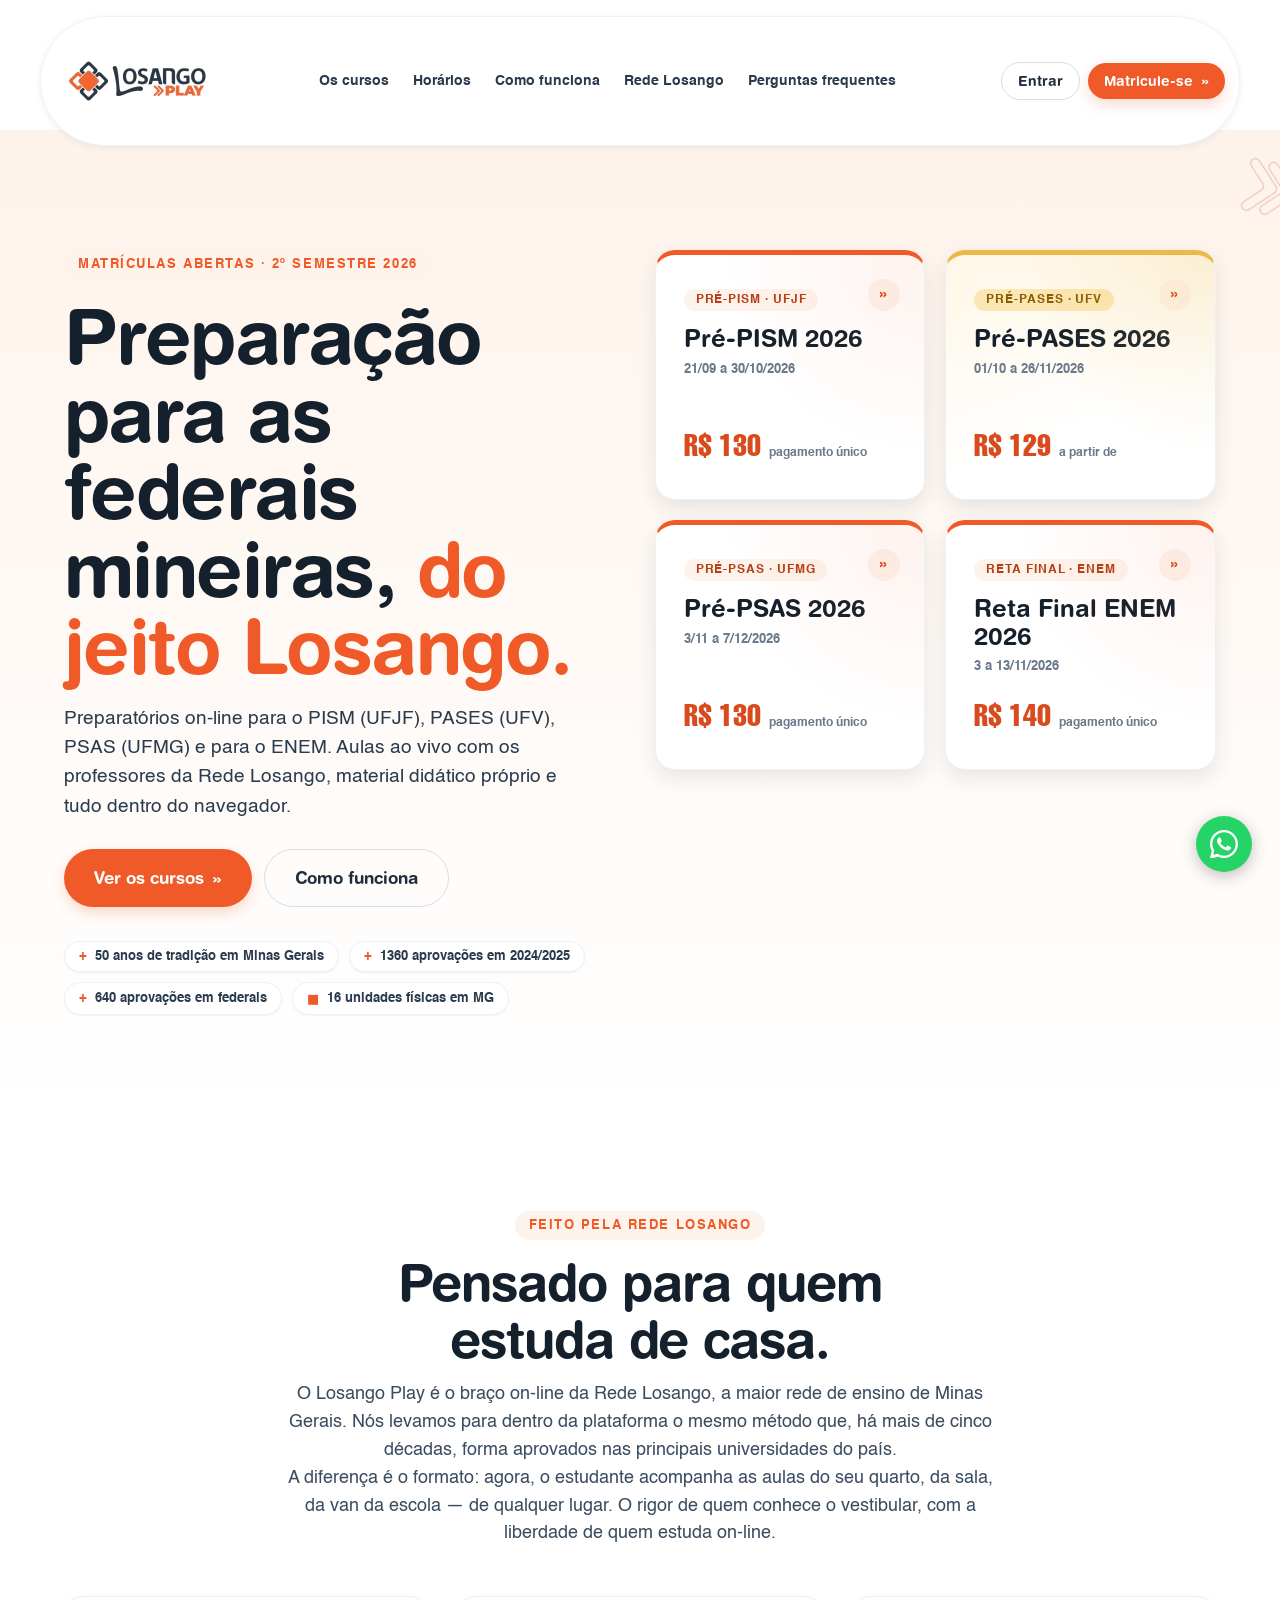
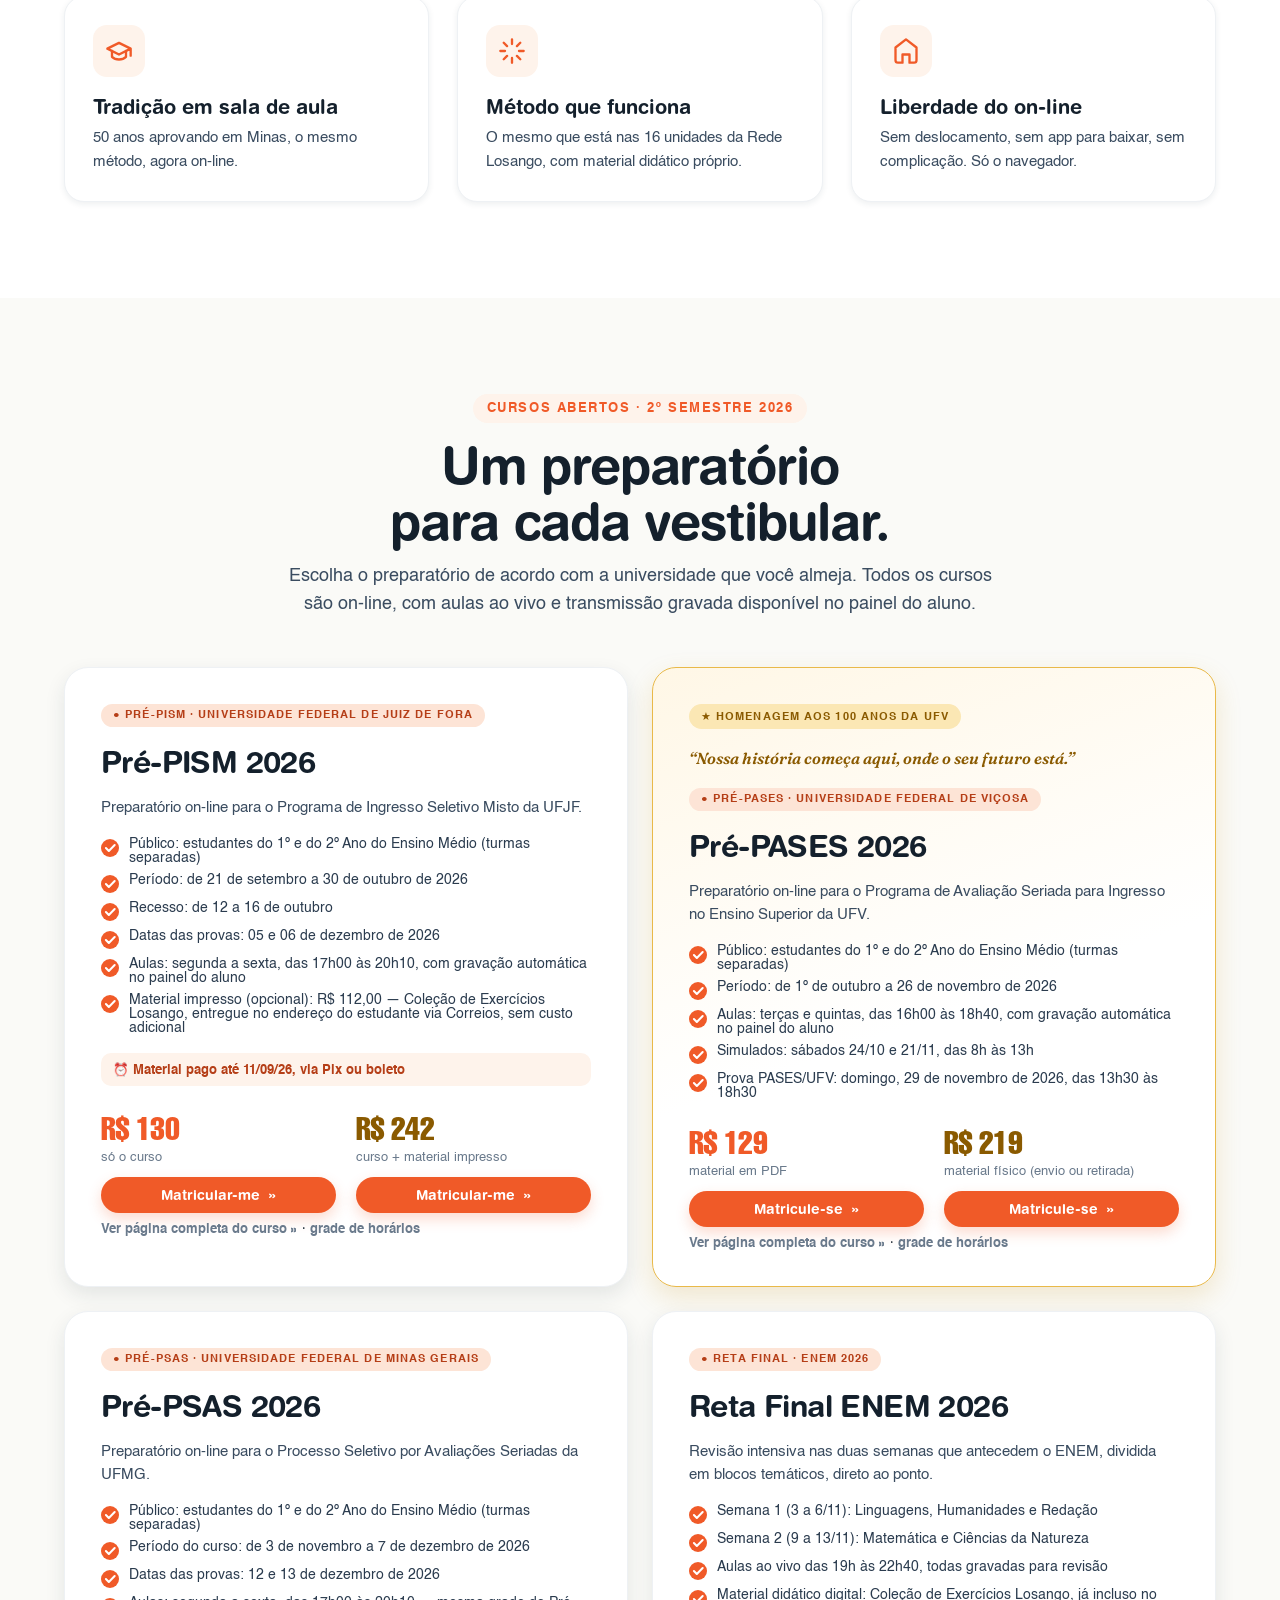
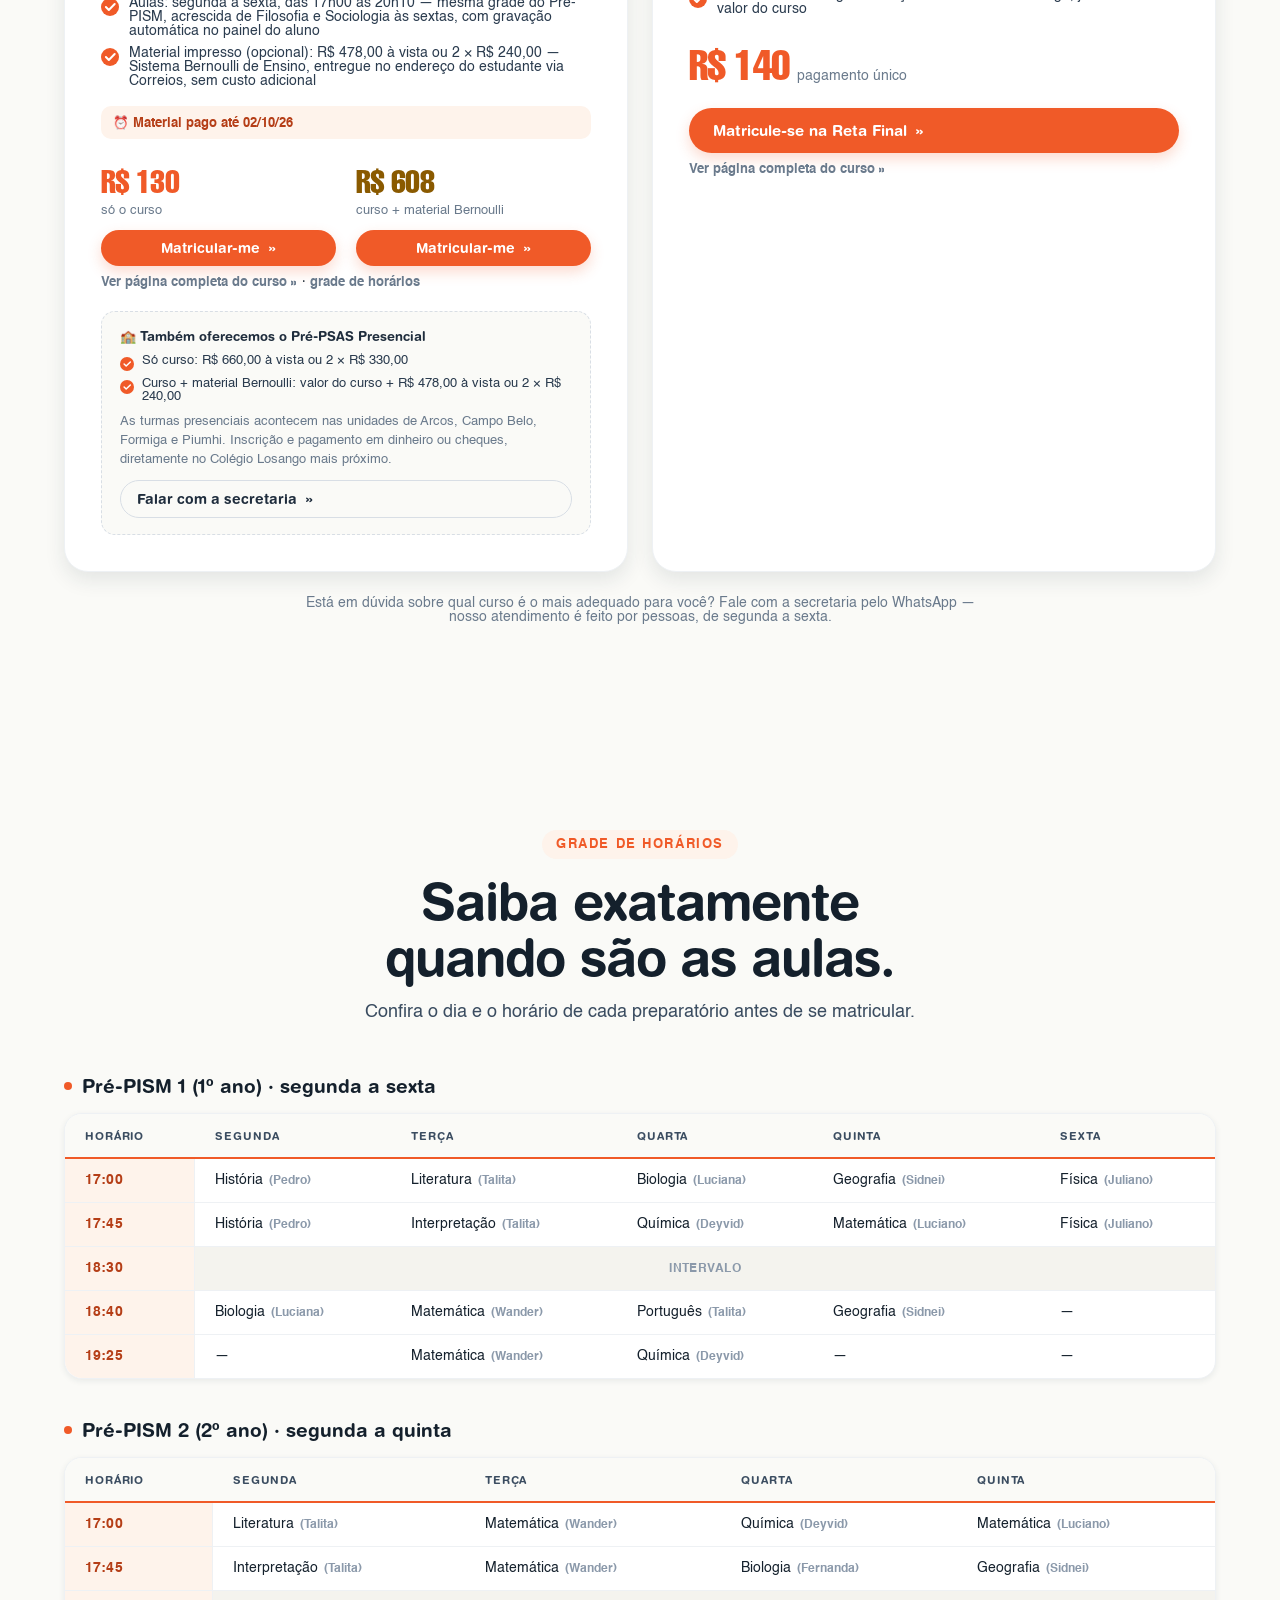
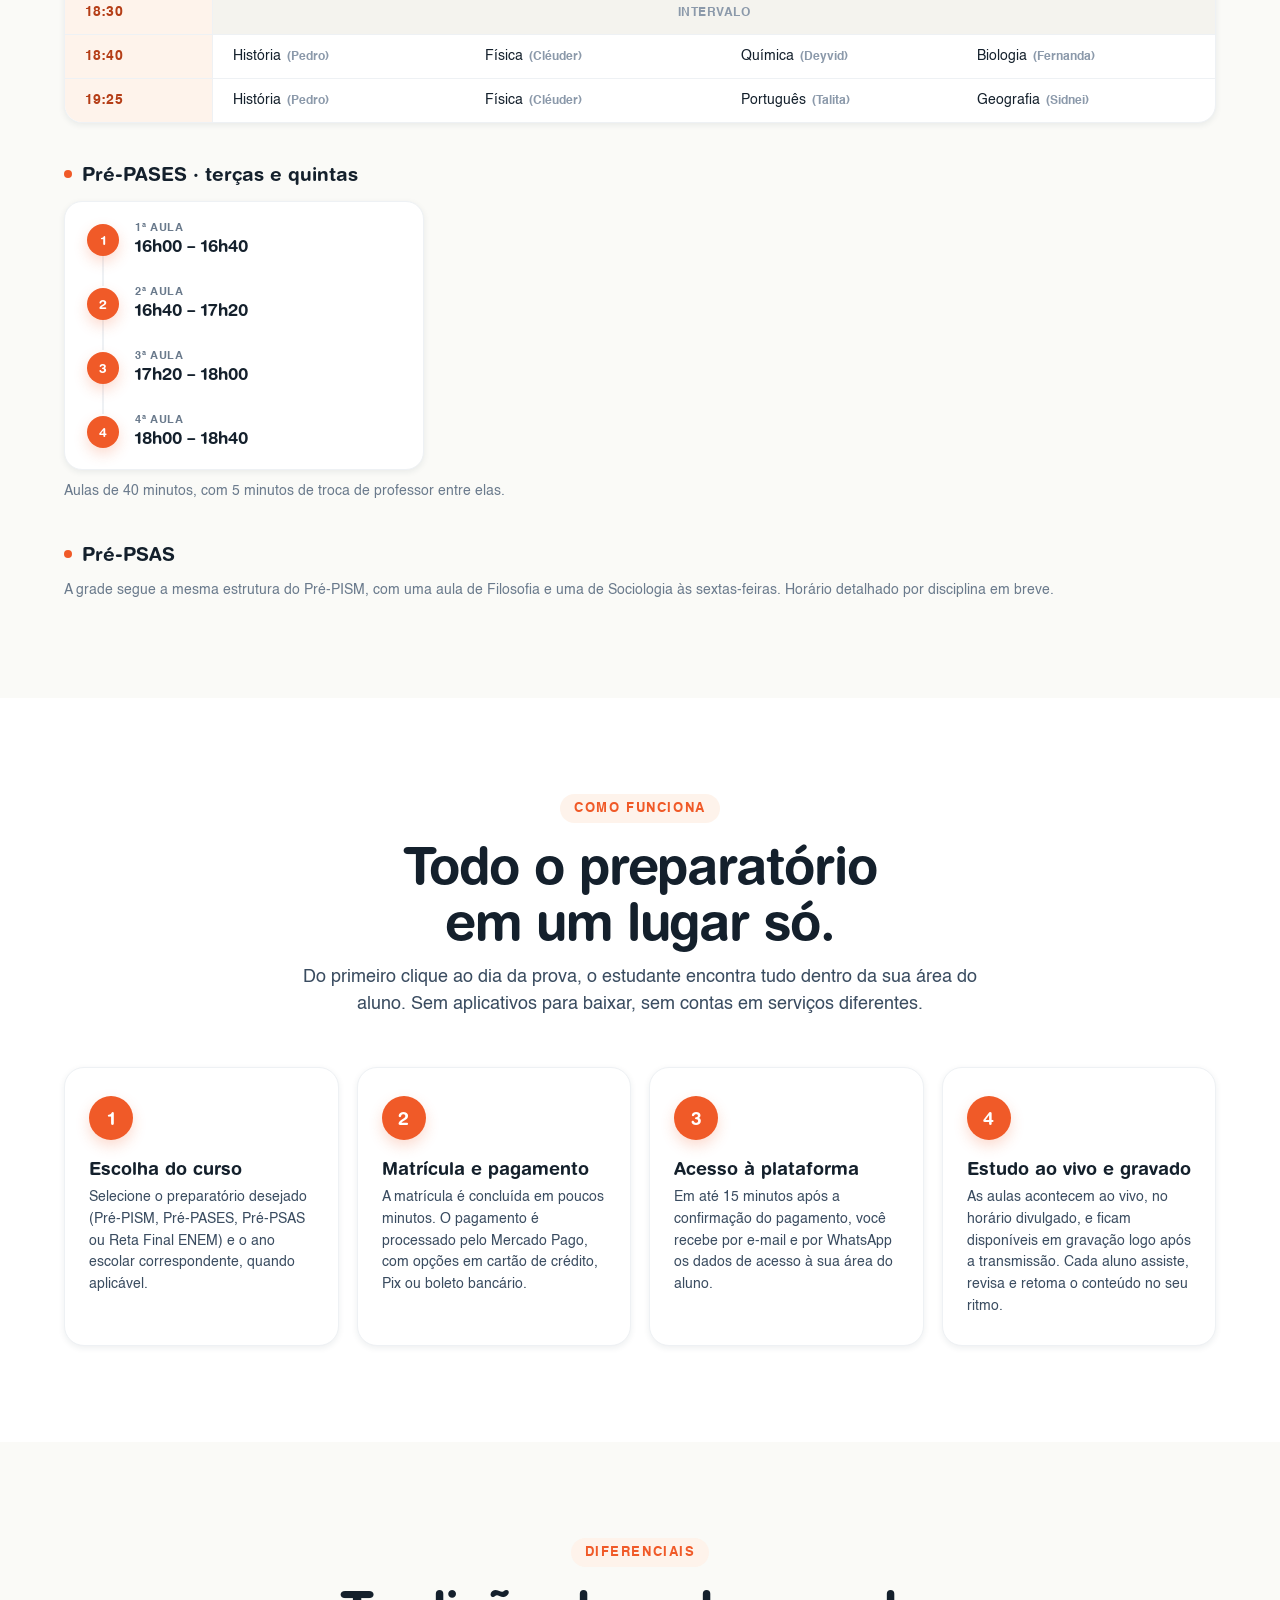
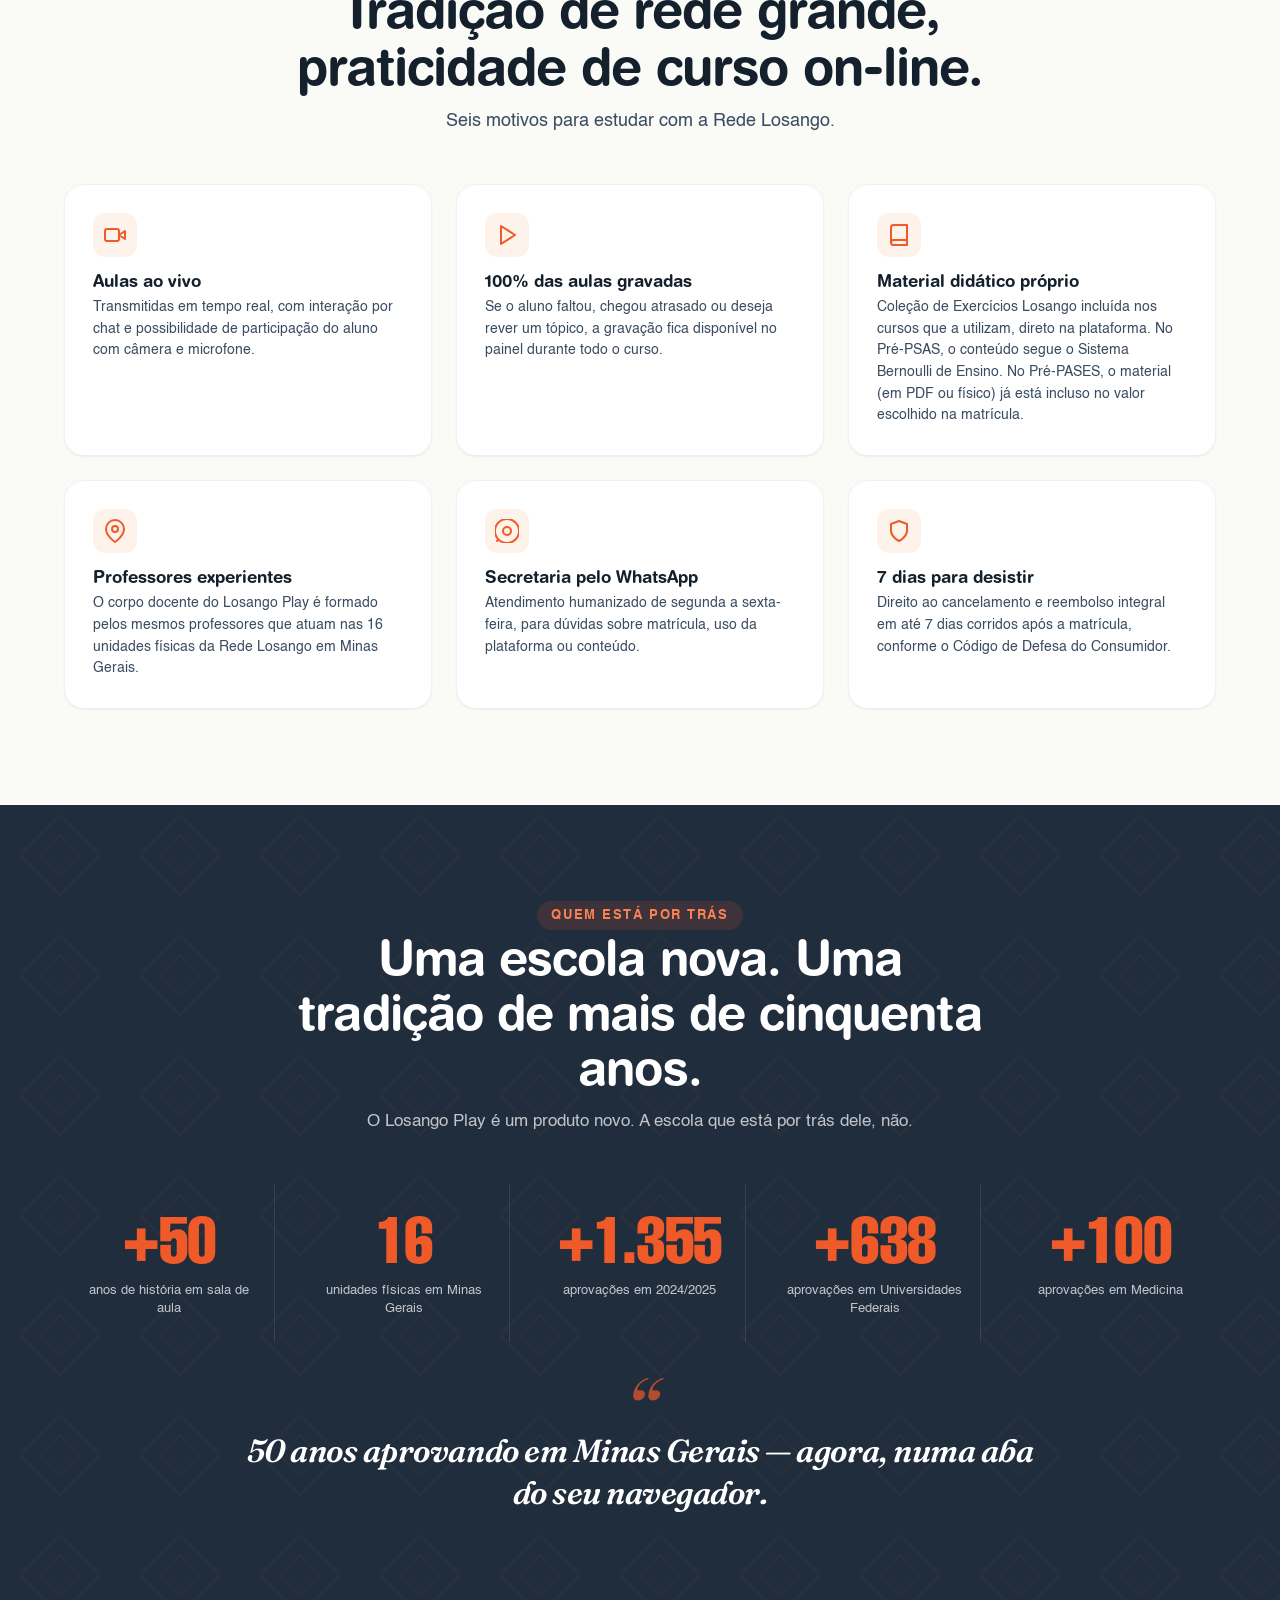
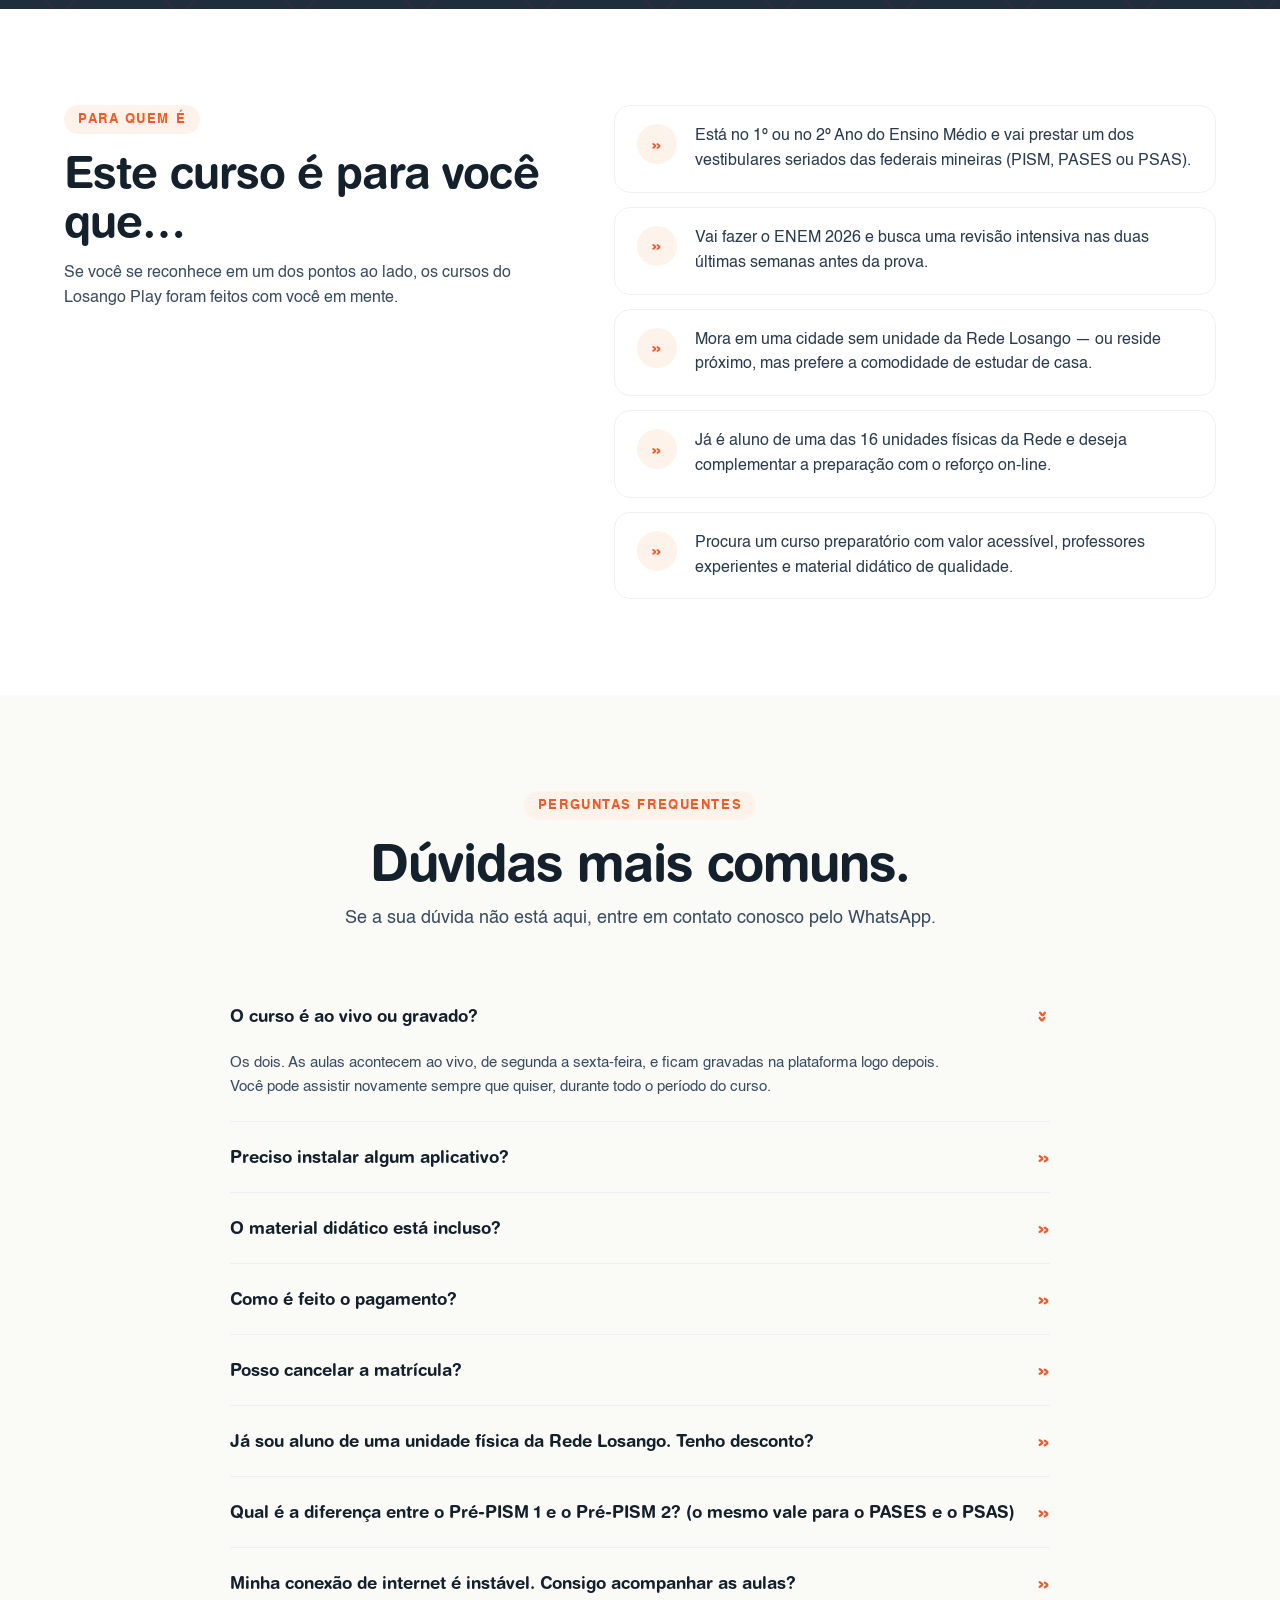
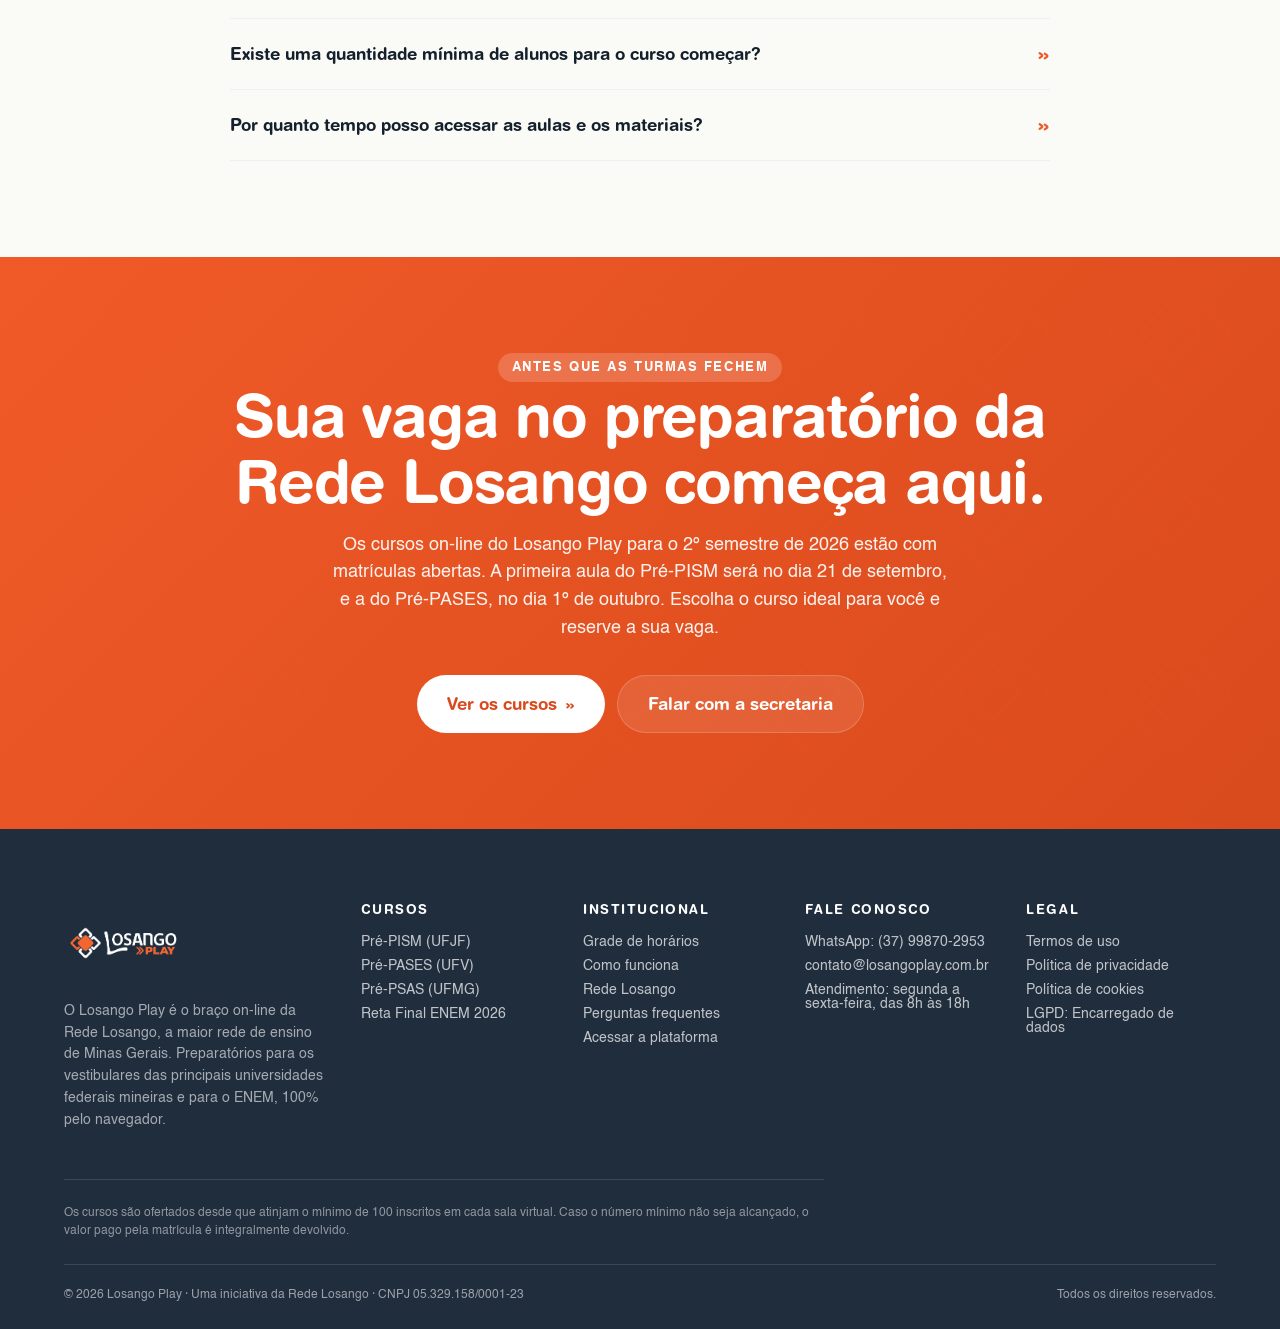
==== index.html @ fa1e4b0e "style: redesenha a grade de horários com visual mais elegante Cabeçalho com friso laranja, coluna de" ====
<!doctype html>
<html lang="pt-BR">
<head>
  <!-- Google tag (gtag.js) -->
  <script async src="https://www.googletagmanager.com/gtag/js?id=G-2672D8NMRX"></script>
  <script>
    window.dataLayer = window.dataLayer || [];
    function gtag(){dataLayer.push(arguments);}
    gtag('js', new Date());

    gtag('config', 'G-2672D8NMRX');
  </script>
  <meta charset="utf-8">
  <meta name="viewport" content="width=device-width, initial-scale=1">
  <title>Losango Play: Pré-PISM, Pré-PASES, Pré-PSAS e Reta Final ENEM 2026</title>
  <meta name="description" content="Preparatórios on-line da Rede Losango para o PISM (UFJF), PASES (UFV), PSAS (UFMG) e para o ENEM. Aulas ao vivo, professores de Minas, material próprio. Matrículas abertas no losangoplay.com.">
  <link rel="preconnect" href="https://fonts.googleapis.com">
  <link rel="preconnect" href="https://fonts.gstatic.com" crossorigin>
  <link rel="preload" as="font" href="fonts/helvetica-rounded-bold-5871d05ead8de.woff2" type="font/woff2" crossorigin>
  <link rel="preload" as="image" href="assets/logos/losango-play-full.webp" type="image/webp">
  <link rel="stylesheet" href="css/main.css">
  <link rel="preload" as="style" href="https://fonts.googleapis.com/css2?family=Fraunces:opsz,wght@9..144,500;9..144,600;9..144,700;9..144,800&display=swap" onload="this.rel='stylesheet'">
  <noscript><link rel="stylesheet" href="https://fonts.googleapis.com/css2?family=Fraunces:opsz,wght@9..144,500;9..144,600;9..144,700;9..144,800&display=swap"></noscript>
  <link rel="icon" href="assets/logos/losango-play-icon.png">
</head>
<body>

<!-- ===================== NAV ===================== -->
<nav class="nav">
  <div class="nav-inner">
    <a href="#" class="nav-brand">
      <picture>
        <source srcset="assets/logos/losango-play-full.webp" type="image/webp">
        <img src="assets/logos/losango-play-full.png" alt="Losango Play" fetchpriority="high">
      </picture>
    </a>
    <div class="nav-links">
      <a href="#curso">Os cursos</a>
      <a href="#horarios">Horários</a>
      <a href="#como">Como funciona</a>
      <a href="#rede">Rede Losango</a>
      <a href="#duvidas">Perguntas frequentes</a>
    </div>
    <div class="nav-actions">
      <a href="https://alunos.losangoplay.com.br/account/login" class="btn btn-ghost btn-sm" target="_blank" rel="noopener">Entrar</a>
      <a class="btn btn-primary btn-sm" href="#curso">Matricule-se <span class="chev">»</span></a>
    </div>
  </div>
</nav>

<!-- ===================== HERO ===================== -->
<section class="hero">
  <picture>
    <source srcset="assets/logos/play-chevron-outline.webp" type="image/webp">
    <img class="float-chev" src="assets/logos/play-chevron-outline.png" alt="" loading="lazy">
  </picture>
  <div class="container hero-grid">
    <div>
      <span class="eyebrow">Matrículas abertas · 2º semestre 2026</span>
      <h1>Preparação para as federais mineiras, <em>do jeito Losango.</em></h1>
      <p class="hero-lead">Preparatórios on-line para o PISM (UFJF), PASES (UFV), PSAS (UFMG) e para o ENEM. Aulas ao vivo com os professores da Rede Losango, material didático próprio e tudo dentro do navegador.</p>
      <div class="hero-ctas">
        <a class="btn btn-primary btn-lg" href="#curso">Ver os cursos <span class="chev">»</span></a>
        <a href="#como" class="btn btn-ghost btn-lg">Como funciona</a>
      </div>
      <div class="hero-trust">
        <div class="trust-chip"><span class="dot">+</span>50 anos de tradição em Minas Gerais</div>
        <div class="trust-chip"><span class="dot">+</span>1360 aprovações em 2024/2025</div>
        <div class="trust-chip"><span class="dot">+</span>640 aprovações em federais</div>
        <div class="trust-chip"><span class="dot">■</span>16 unidades físicas em MG</div>
      </div>
    </div>
    <div class="hero-courses">
      <a class="hero-course-card" href="#pre-pism">
        <span class="hero-course-arrow">»</span>
        <span class="hero-course-tag">Pré-PISM · UFJF</span>
        <span class="hero-course-name">Pré-PISM 2026</span>
        <span class="hero-course-date">21/09 a 30/10/2026</span>
        <span class="hero-course-price">R$ 130 <small>pagamento único</small></span>
      </a>
      <a class="hero-course-card hero-course-card-anniversary" href="#pre-pases">
        <span class="hero-course-arrow">»</span>
        <span class="hero-course-tag">Pré-PASES · UFV</span>
        <span class="hero-course-name">Pré-PASES 2026</span>
        <span class="hero-course-date">01/10 a 26/11/2026</span>
        <span class="hero-course-price">R$ 129 <small>a partir de</small></span>
      </a>
      <a class="hero-course-card" href="#pre-psas">
        <span class="hero-course-arrow">»</span>
        <span class="hero-course-tag">Pré-PSAS · UFMG</span>
        <span class="hero-course-name">Pré-PSAS 2026</span>
        <span class="hero-course-date">3/11 a 7/12/2026</span>
        <span class="hero-course-price">R$ 130 <small>pagamento único</small></span>
      </a>
      <a class="hero-course-card" href="#reta-final">
        <span class="hero-course-arrow">»</span>
        <span class="hero-course-tag">Reta Final · ENEM</span>
        <span class="hero-course-name">Reta Final ENEM 2026</span>
        <span class="hero-course-date">3 a 13/11/2026</span>
        <span class="hero-course-price">R$ 140 <small>pagamento único</small></span>
      </a>
    </div>
  </div>
</section>

<!-- ===================== APRESENTAÇÃO ===================== -->
<section class="section" id="apresentacao">
  <div class="container">
    <div class="sec-head">
      <span class="eyebrow">Feito pela Rede Losango</span>
      <h2>Pensado para quem estuda de casa.</h2>
      <p>O Losango Play é o braço on-line da Rede Losango, a maior rede de ensino de Minas Gerais. Nós levamos para dentro da plataforma o mesmo método que, há mais de cinco décadas, forma aprovados nas principais universidades do país.</p>
      <p class="sec-head-sub">A diferença é o formato: agora, o estudante acompanha as aulas do seu quarto, da sala, da van da escola — de qualquer lugar. O rigor de quem conhece o vestibular, com a liberdade de quem estuda on-line.</p>
    </div>
    <div class="pillars">
      <div class="pillar">
        <div class="ic">
          <svg viewBox="0 0 24 24" fill="none" stroke="currentColor" stroke-width="2" stroke-linecap="round" stroke-linejoin="round" width="28" height="28"><path d="M22 10v6M2 10l10-5 10 5-10 5z"/><path d="M6 12v5c3 3 9 3 12 0v-5"/></svg>
        </div>
        <h3>Tradição em sala de aula</h3>
        <p>50 anos aprovando em Minas, o mesmo método, agora on-line.</p>
      </div>
      <div class="pillar">
        <div class="ic">
          <svg viewBox="0 0 24 24" fill="none" stroke="currentColor" stroke-width="2" stroke-linecap="round" stroke-linejoin="round" width="28" height="28"><path d="M12 2v4M12 18v4M4.93 4.93l2.83 2.83M16.24 16.24l2.83 2.83M2 12h4M18 12h4M4.93 19.07l2.83-2.83M16.24 7.76l2.83-2.83"/></svg>
        </div>
        <h3>Método que funciona</h3>
        <p>O mesmo que está nas 16 unidades da Rede Losango, com material didático próprio.</p>
      </div>
      <div class="pillar">
        <div class="ic">
          <svg viewBox="0 0 24 24" fill="none" stroke="currentColor" stroke-width="2" stroke-linecap="round" stroke-linejoin="round" width="28" height="28"><path d="M3 9l9-7 9 7v11a2 2 0 0 1-2 2h-4v-7h-6v7H5a2 2 0 0 1-2-2z"/></svg>
        </div>
        <h3>Liberdade do on-line</h3>
        <p>Sem deslocamento, sem app para baixar, sem complicação. Só o navegador.</p>
      </div>
    </div>
  </div>
</section>

<!-- ===================== CURSOS ===================== -->
<section class="section bg-paper2" id="curso">
  <div class="container">
    <div class="sec-head">
      <span class="eyebrow">Cursos abertos · 2º semestre 2026</span>
      <h2>Um preparatório para cada vestibular.</h2>
      <p>Escolha o preparatório de acordo com a universidade que você almeja. Todos os cursos são on-line, com aulas ao vivo e transmissão gravada disponível no painel do aluno.</p>
    </div>

    <div class="courses">

      <!-- Pré-PISM -->
      <div class="course" id="pre-pism">
        <span class="course-tag">● Pré-PISM · Universidade Federal de Juiz de Fora</span>
        <h3>Pré-PISM 2026</h3>
        <p class="desc">Preparatório on-line para o Programa de Ingresso Seletivo Misto da UFJF.</p>
        <ul>
          <li>Público: estudantes do 1º e do 2º Ano do Ensino Médio (turmas separadas)</li>
          <li>Período: de 21 de setembro a 30 de outubro de 2026</li>
          <li>Recesso: de 12 a 16 de outubro</li>
          <li>Datas das provas: 05 e 06 de dezembro de 2026</li>
          <li>Aulas: segunda a sexta, das 17h00 às 20h10, com gravação automática no painel do aluno</li>
          <li>Material impresso (opcional): R$ 112,00 — Coleção de Exercícios Losango, entregue no endereço do estudante via Correios, sem custo adicional</li>
        </ul>
        <p class="course-sales-note">⏰ Material pago até 11/09/26, via Pix ou boleto</p>
        <div class="price-options">
          <div class="price-option">
            <span class="price-option-val">R$ 130</span>
            <span class="price-option-label">só o curso</span>
            <a class="btn btn-primary btn-sm" href="https://payments.losangoplay.com.br/auth?product=pre-pism-2026" target="_blank" rel="noopener">Matricular-me <span class="chev">»</span></a>
          </div>
          <div class="price-option price-option-alt">
            <span class="price-option-val">R$ 242</span>
            <span class="price-option-label">curso + material impresso</span>
            <a class="btn btn-primary btn-sm" href="https://payments.losangoplay.com.br/auth?product=pre-pism-2026-material" target="_blank" rel="noopener">Matricular-me <span class="chev">»</span></a>
          </div>
        </div>
        <p class="course-schedule-link"><a href="pre-pism.html">Ver página completa do curso »</a> · <a href="#horarios">grade de horários</a></p>
      </div>

      <!-- Pré-PASES · 100 anos UFV -->
      <div class="course course-anniversary" id="pre-pases">
        <span class="course-tag course-tag-anniversary">★ Homenagem aos 100 anos da UFV</span>
        <blockquote class="course-quote">“Nossa história começa aqui, onde o seu futuro está.”</blockquote>
        <span class="course-tag">● Pré-PASES · Universidade Federal de Viçosa</span>
        <h3>Pré-PASES 2026</h3>
        <p class="desc">Preparatório on-line para o Programa de Avaliação Seriada para Ingresso no Ensino Superior da UFV.</p>
        <ul>
          <li>Público: estudantes do 1º e do 2º Ano do Ensino Médio (turmas separadas)</li>
          <li>Período: de 1º de outubro a 26 de novembro de 2026</li>
          <li>Aulas: terças e quintas, das 16h00 às 18h40, com gravação automática no painel do aluno</li>
          <li>Simulados: sábados 24/10 e 21/11, das 8h às 13h</li>
          <li>Prova PASES/UFV: domingo, 29 de novembro de 2026, das 13h30 às 18h30</li>
        </ul>
        <div class="price-options">
          <div class="price-option">
            <span class="price-option-val">R$ 129</span>
            <span class="price-option-label">material em PDF</span>
            <a class="btn btn-primary btn-sm" href="https://payments.losangoplay.com.br/auth?product=pre-pases-2026" target="_blank" rel="noopener">Matricule-se <span class="chev">»</span></a>
          </div>
          <div class="price-option price-option-alt">
            <span class="price-option-val">R$ 219</span>
            <span class="price-option-label">material físico (envio ou retirada)</span>
            <a class="btn btn-primary btn-sm" href="https://payments.losangoplay.com.br/auth?product=pre-pases-2026-material" target="_blank" rel="noopener">Matricule-se <span class="chev">»</span></a>
          </div>
        </div>
        <p class="course-schedule-link"><a href="pre-pases.html">Ver página completa do curso »</a> · <a href="#horarios">grade de horários</a></p>
      </div>

      <!-- Pré-PSAS -->
      <div class="course" id="pre-psas">
        <span class="course-tag">● Pré-PSAS · Universidade Federal de Minas Gerais</span>
        <h3>Pré-PSAS 2026</h3>
        <p class="desc">Preparatório on-line para o Processo Seletivo por Avaliações Seriadas da UFMG.</p>
        <ul>
          <li>Público: estudantes do 1º e do 2º Ano do Ensino Médio (turmas separadas)</li>
          <li>Período do curso: de 3 de novembro a 7 de dezembro de 2026</li>
          <li>Datas das provas: 12 e 13 de dezembro de 2026</li>
          <li>Aulas: segunda a sexta, das 17h00 às 20h10 — mesma grade do Pré-PISM, acrescida de Filosofia e Sociologia às sextas, com gravação automática no painel do aluno</li>
          <li>Material impresso (opcional): R$ 478,00 à vista ou 2 × R$ 240,00 — Sistema Bernoulli de Ensino, entregue no endereço do estudante via Correios, sem custo adicional</li>
        </ul>
        <p class="course-sales-note">⏰ Material pago até 02/10/26</p>
        <div class="price-options">
          <div class="price-option">
            <span class="price-option-val">R$ 130</span>
            <span class="price-option-label">só o curso</span>
            <a class="btn btn-primary btn-sm" href="https://payments.losangoplay.com.br/auth?product=pre-psas-2026" target="_blank" rel="noopener">Matricular-me <span class="chev">»</span></a>
          </div>
          <div class="price-option price-option-alt">
            <span class="price-option-val">R$ 608</span>
            <span class="price-option-label">curso + material Bernoulli</span>
            <a class="btn btn-primary btn-sm" href="https://payments.losangoplay.com.br/auth?product=pre-psas-2026-material" target="_blank" rel="noopener">Matricular-me <span class="chev">»</span></a>
          </div>
        </div>
        <p class="course-schedule-link"><a href="pre-psas.html">Ver página completa do curso »</a> · <a href="#horarios">grade de horários</a></p>

        <div class="course-presencial">
          <div class="course-presencial-title">🏫 Também oferecemos o Pré-PSAS Presencial</div>
          <ul>
            <li>Só curso: R$ 660,00 à vista ou 2 × R$ 330,00</li>
            <li>Curso + material Bernoulli: valor do curso + R$ 478,00 à vista ou 2 × R$ 240,00</li>
          </ul>
          <p class="course-presencial-obs">As turmas presenciais acontecem nas unidades de Arcos, Campo Belo, Formiga e Piumhi. Inscrição e pagamento em dinheiro ou cheques, diretamente no Colégio Losango mais próximo.</p>
          <a class="btn btn-ghost btn-sm" href="https://wa.me/5537998702953?text=Ol%C3%A1%21%20Quero%20falar%20sobre%20o%20Pr%C3%A9-PSAS%20Presencial%20%28Arcos%2C%20Campo%20Belo%2C%20Formiga%20ou%20Piumhi%29." target="_blank" rel="noopener">Falar com a secretaria <span class="chev">»</span></a>
        </div>
      </div>

      <!-- Reta Final ENEM -->
      <div class="course" id="reta-final">
        <span class="course-tag">● Reta Final · ENEM 2026</span>
        <h3>Reta Final ENEM 2026</h3>
        <p class="desc">Revisão intensiva nas duas semanas que antecedem o ENEM, dividida em blocos temáticos, direto ao ponto.</p>
        <ul>
          <li>Semana 1 (3 a 6/11): Linguagens, Humanidades e Redação</li>
          <li>Semana 2 (9 a 13/11): Matemática e Ciências da Natureza</li>
          <li>Aulas ao vivo das 19h às 22h40, todas gravadas para revisão</li>
          <li>Material didático digital: Coleção de Exercícios Losango, já incluso no valor do curso</li>
        </ul>
        <div class="price">
          <span class="val">R$ 140</span>
          <span class="suffix">pagamento único</span>
        </div>
        <a class="btn btn-primary" href="https://payments.losangoplay.com.br/auth?product=reta-final-enem-2026" target="_blank" rel="noopener">Matricule-se na Reta Final <span class="chev">»</span></a>
        <p class="course-schedule-link"><a href="reta-final.html">Ver página completa do curso »</a></p>
      </div>

    </div>

    <p class="courses-note">
      Está em dúvida sobre qual curso é o mais adequado para você? Fale com a secretaria pelo WhatsApp — nosso atendimento é feito por pessoas, de segunda a sexta.
    </p>
  </div>
</section>

<!-- ===================== HORÁRIOS DAS AULAS ===================== -->
<section class="section bg-paper2" id="horarios">
  <div class="container">
    <div class="sec-head">
      <span class="eyebrow">Grade de horários</span>
      <h2>Saiba exatamente quando são as aulas.</h2>
      <p>Confira o dia e o horário de cada preparatório antes de se matricular.</p>
    </div>

    <div class="schedule-block">
      <h3 class="schedule-title">Pré-PISM 1 (1º ano) · segunda a sexta</h3>
      <div class="schedule-table-wrap">
        <table class="schedule-table">
          <thead>
            <tr><th>Horário</th><th>Segunda</th><th>Terça</th><th>Quarta</th><th>Quinta</th><th>Sexta</th></tr>
          </thead>
          <tbody>
            <tr><td>17:00</td><td>História <small>(Pedro)</small></td><td>Literatura <small>(Talita)</small></td><td>Biologia <small>(Luciana)</small></td><td>Geografia <small>(Sidnei)</small></td><td>Física <small>(Juliano)</small></td></tr>
            <tr><td>17:45</td><td>História <small>(Pedro)</small></td><td>Interpretação <small>(Talita)</small></td><td>Química <small>(Deyvid)</small></td><td>Matemática <small>(Luciano)</small></td><td>Física <small>(Juliano)</small></td></tr>
            <tr><td>18:30</td><td colspan="5" class="schedule-break">Intervalo</td></tr>
            <tr><td>18:40</td><td>Biologia <small>(Luciana)</small></td><td>Matemática <small>(Wander)</small></td><td>Português <small>(Talita)</small></td><td>Geografia <small>(Sidnei)</small></td><td>—</td></tr>
            <tr><td>19:25</td><td>—</td><td>Matemática <small>(Wander)</small></td><td>Química <small>(Deyvid)</small></td><td>—</td><td>—</td></tr>
          </tbody>
        </table>
      </div>
    </div>

    <div class="schedule-block">
      <h3 class="schedule-title">Pré-PISM 2 (2º ano) · segunda a quinta</h3>
      <div class="schedule-table-wrap">
        <table class="schedule-table">
          <thead>
            <tr><th>Horário</th><th>Segunda</th><th>Terça</th><th>Quarta</th><th>Quinta</th></tr>
          </thead>
          <tbody>
            <tr><td>17:00</td><td>Literatura <small>(Talita)</small></td><td>Matemática <small>(Wander)</small></td><td>Química <small>(Deyvid)</small></td><td>Matemática <small>(Luciano)</small></td></tr>
            <tr><td>17:45</td><td>Interpretação <small>(Talita)</small></td><td>Matemática <small>(Wander)</small></td><td>Biologia <small>(Fernanda)</small></td><td>Geografia <small>(Sidnei)</small></td></tr>
            <tr><td>18:30</td><td colspan="4" class="schedule-break">Intervalo</td></tr>
            <tr><td>18:40</td><td>História <small>(Pedro)</small></td><td>Física <small>(Cléuder)</small></td><td>Química <small>(Deyvid)</small></td><td>Biologia <small>(Fernanda)</small></td></tr>
            <tr><td>19:25</td><td>História <small>(Pedro)</small></td><td>Física <small>(Cléuder)</small></td><td>Português <small>(Talita)</small></td><td>Geografia <small>(Sidnei)</small></td></tr>
          </tbody>
        </table>
      </div>
    </div>

    <div class="schedule-block">
      <h3 class="schedule-title">Pré-PASES · terças e quintas</h3>
      <div class="lesson-timeline">
        <div class="lesson-step">
          <span class="lesson-num">1</span>
          <div class="lesson-info"><span class="lesson-label">1ª aula</span><span class="lesson-time">16h00 – 16h40</span></div>
        </div>
        <div class="lesson-step">
          <span class="lesson-num">2</span>
          <div class="lesson-info"><span class="lesson-label">2ª aula</span><span class="lesson-time">16h40 – 17h20</span></div>
        </div>
        <div class="lesson-step">
          <span class="lesson-num">3</span>
          <div class="lesson-info"><span class="lesson-label">3ª aula</span><span class="lesson-time">17h20 – 18h00</span></div>
        </div>
        <div class="lesson-step">
          <span class="lesson-num">4</span>
          <div class="lesson-info"><span class="lesson-label">4ª aula</span><span class="lesson-time">18h00 – 18h40</span></div>
        </div>
      </div>
      <p class="schedule-note">Aulas de 40 minutos, com 5 minutos de troca de professor entre elas.</p>
    </div>

    <div class="schedule-block">
      <h3 class="schedule-title">Pré-PSAS</h3>
      <p class="schedule-note">A grade segue a mesma estrutura do Pré-PISM, com uma aula de Filosofia e uma de Sociologia às sextas-feiras. Horário detalhado por disciplina em breve.</p>
    </div>
  </div>
</section>

<!-- ===================== COMO FUNCIONA ===================== -->
<section class="section" id="como">
  <div class="container">
    <div class="sec-head">
      <span class="eyebrow">Como funciona</span>
      <h2>Todo o preparatório em um lugar só.</h2>
      <p>Do primeiro clique ao dia da prova, o estudante encontra tudo dentro da sua área do aluno. Sem aplicativos para baixar, sem contas em serviços diferentes.</p>
    </div>
    <div class="steps">
      <div class="step">
        <div class="step-num">1</div>
        <h4>Escolha do curso</h4>
        <p>Selecione o preparatório desejado (Pré-PISM, Pré-PASES, Pré-PSAS ou Reta Final ENEM) e o ano escolar correspondente, quando aplicável.</p>
      </div>
      <div class="step">
        <div class="step-num">2</div>
        <h4>Matrícula e pagamento</h4>
        <p>A matrícula é concluída em poucos minutos. O pagamento é processado pelo Mercado Pago, com opções em cartão de crédito, Pix ou boleto bancário.</p>
      </div>
      <div class="step">
        <div class="step-num">3</div>
        <h4>Acesso à plataforma</h4>
        <p>Em até 15 minutos após a confirmação do pagamento, você recebe por e-mail e por WhatsApp os dados de acesso à sua área do aluno.</p>
      </div>
      <div class="step">
        <div class="step-num">4</div>
        <h4>Estudo ao vivo e gravado</h4>
        <p>As aulas acontecem ao vivo, no horário divulgado, e ficam disponíveis em gravação logo após a transmissão. Cada aluno assiste, revisa e retoma o conteúdo no seu ritmo.</p>
      </div>
    </div>
  </div>
</section>

<!-- ===================== DIFERENCIAIS ===================== -->
<section class="section bg-paper2">
  <div class="container">
    <div class="sec-head">
      <span class="eyebrow">Diferenciais</span>
      <h2>Tradição de rede grande, praticidade de curso on-line.</h2>
      <p>Seis motivos para estudar com a Rede Losango.</p>
    </div>
    <div class="benefits">
      <div class="benefit">
        <div class="ic">
          <svg viewBox="0 0 24 24" fill="none" stroke="currentColor" stroke-width="2" stroke-linecap="round" stroke-linejoin="round" width="24" height="24"><rect x="2" y="6" width="14" height="12" rx="2"/><path d="m22 8-6 4 6 4z"/></svg>
        </div>
        <h4>Aulas ao vivo</h4>
        <p>Transmitidas em tempo real, com interação por chat e possibilidade de participação do aluno com câmera e microfone.</p>
      </div>
      <div class="benefit">
        <div class="ic">
          <svg viewBox="0 0 24 24" fill="none" stroke="currentColor" stroke-width="2" stroke-linecap="round" stroke-linejoin="round" width="24" height="24"><polygon points="6 3 20 12 6 21 6 3"/></svg>
        </div>
        <h4>100% das aulas gravadas</h4>
        <p>Se o aluno faltou, chegou atrasado ou deseja rever um tópico, a gravação fica disponível no painel durante todo o curso.</p>
      </div>
      <div class="benefit">
        <div class="ic">
          <svg viewBox="0 0 24 24" fill="none" stroke="currentColor" stroke-width="2" stroke-linecap="round" stroke-linejoin="round" width="24" height="24"><path d="M4 19.5v-15A2.5 2.5 0 0 1 6.5 2H20v20H6.5a2.5 2.5 0 0 1 0-5H20"/></svg>
        </div>
        <h4>Material didático próprio</h4>
        <p>Coleção de Exercícios Losango incluída nos cursos que a utilizam, direto na plataforma. No Pré-PSAS, o conteúdo segue o Sistema Bernoulli de Ensino. No Pré-PASES, o material (em PDF ou físico) já está incluso no valor escolhido na matrícula.</p>
      </div>
      <div class="benefit">
        <div class="ic">
          <svg viewBox="0 0 24 24" fill="none" stroke="currentColor" stroke-width="2" stroke-linecap="round" stroke-linejoin="round" width="24" height="24"><path d="M21 10c0 7-9 13-9 13s-9-6-9-13a9 9 0 0 1 18 0Z"/><circle cx="12" cy="10" r="3"/></svg>
        </div>
        <h4>Professores experientes</h4>
        <p>O corpo docente do Losango Play é formado pelos mesmos professores que atuam nas 16 unidades físicas da Rede Losango em Minas Gerais.</p>
      </div>
      <div class="benefit">
        <div class="ic">
          <svg viewBox="0 0 24 24" fill="none" stroke="currentColor" stroke-width="2" stroke-linecap="round" stroke-linejoin="round" width="24" height="24"><path d="M20.52 3.48A12 12 0 0 0 3.48 20.52L2 22l1.48-1.48A12 12 0 1 0 20.52 3.48z"/><circle cx="12" cy="12" r="4"/></svg>
        </div>
        <h4>Secretaria pelo WhatsApp</h4>
        <p>Atendimento humanizado de segunda a sexta-feira, para dúvidas sobre matrícula, uso da plataforma ou conteúdo.</p>
      </div>
      <div class="benefit">
        <div class="ic">
          <svg viewBox="0 0 24 24" fill="none" stroke="currentColor" stroke-width="2" stroke-linecap="round" stroke-linejoin="round" width="24" height="24"><path d="M12 22s8-4 8-10V5l-8-3-8 3v7c0 6 8 10 8 10z"/></svg>
        </div>
        <h4>7 dias para desistir</h4>
        <p>Direito ao cancelamento e reembolso integral em até 7 dias corridos após a matrícula, conforme o Código de Defesa do Consumidor.</p>
      </div>
    </div>
  </div>
</section>

<!-- ===================== NÚMEROS ===================== -->
<section class="numbers-block" id="rede">
  <div class="container">
    <div class="numbers-head">
      <span class="eyebrow" style="color:#F78253;background:rgba(240,90,40,.15)">Quem está por trás</span>
      <h2>Uma escola nova. Uma tradição de mais de cinquenta anos.</h2>
      <p>O Losango Play é um produto novo. A escola que está por trás dele, não.</p>
    </div>
    <div class="numbers">
      <div class="num">
        <div class="v" data-count="50" data-prefix="+">0</div>
        <div class="l">anos de história em sala de aula</div>
      </div>
      <div class="num">
        <div class="v" data-count="16">0</div>
        <div class="l">unidades físicas em Minas Gerais</div>
      </div>
      <div class="num">
        <div class="v" data-count="1360" data-prefix="+">0</div>
        <div class="l">aprovações em 2024/2025</div>
      </div>
      <div class="num">
        <div class="v" data-count="640" data-prefix="+">0</div>
        <div class="l">aprovações em Universidades Federais</div>
      </div>
      <div class="num">
        <div class="v" data-count="100" data-prefix="+">0</div>
        <div class="l">aprovações em Medicina</div>
      </div>
    </div>
    <p class="quote-block">50 anos aprovando em Minas Gerais — agora, numa aba do seu navegador.</p>
  </div>
</section>

<!-- ===================== PARA QUEM É ===================== -->
<section class="section">
  <div class="container forwhom-layout">
    <div>
      <span class="eyebrow">Para quem é</span>
      <h2 class="forwhom-title">Este curso é para você que…</h2>
      <p class="forwhom-lead">Se você se reconhece em um dos pontos ao lado, os cursos do Losango Play foram feitos com você em mente.</p>
    </div>
    <div class="forwhom">
      <div class="forwhom-item">
        <div class="ic">»</div>
        <p>Está no 1º ou no 2º Ano do Ensino Médio e vai prestar um dos vestibulares seriados das federais mineiras (PISM, PASES ou PSAS).</p>
      </div>
      <div class="forwhom-item">
        <div class="ic">»</div>
        <p>Vai fazer o ENEM 2026 e busca uma revisão intensiva nas duas últimas semanas antes da prova.</p>
      </div>
      <div class="forwhom-item">
        <div class="ic">»</div>
        <p>Mora em uma cidade sem unidade da Rede Losango — ou reside próximo, mas prefere a comodidade de estudar de casa.</p>
      </div>
      <div class="forwhom-item">
        <div class="ic">»</div>
        <p>Já é aluno de uma das 16 unidades físicas da Rede e deseja complementar a preparação com o reforço on-line.</p>
      </div>
      <div class="forwhom-item">
        <div class="ic">»</div>
        <p>Procura um curso preparatório com valor acessível, professores experientes e material didático de qualidade.</p>
      </div>
    </div>
  </div>
</section>

<!-- ===================== FAQ ===================== -->
<section class="section bg-paper2" id="duvidas">
  <div class="container">
    <div class="sec-head">
      <span class="eyebrow">Perguntas frequentes</span>
      <h2>Dúvidas mais comuns.</h2>
      <p>Se a sua dúvida não está aqui, entre em contato conosco pelo WhatsApp.</p>
    </div>
    <div class="faq">
      <details class="faq-item" open>
        <summary>O curso é ao vivo ou gravado?<span class="chev">»</span></summary>
        <div class="a">Os dois. As aulas acontecem ao vivo, de segunda a sexta-feira, e ficam gravadas na plataforma logo depois. Você pode assistir novamente sempre que quiser, durante todo o período do curso.</div>
      </details>
      <details class="faq-item">
        <summary>Preciso instalar algum aplicativo?<span class="chev">»</span></summary>
        <div class="a">Não. Todo o acesso acontece dentro do losangoplay.com.br, diretamente pelo navegador. A plataforma funciona no computador, no celular e no tablet.</div>
      </details>
      <details class="faq-item">
        <summary>O material didático está incluso?<span class="chev">»</span></summary>
        <div class="a">Sim. O Pré-PISM e a Reta Final utilizam a Coleção de Exercícios Losango, com o material digital disponível direto na plataforma. No Pré-PISM, o material impresso também é oferecido de forma opcional, por R$ 112,00, entregue sem custo adicional no endereço do estudante. No Pré-PSAS, o material impresso opcional segue o Sistema Bernoulli de Ensino, por R$ 478,00 à vista ou 2 × R$ 240,00, também com entrega sem custo. Já no Pré-PASES, o material (em PDF ou físico) está incluso no valor escolhido na matrícula.</div>
      </details>
      <details class="faq-item">
        <summary>Como é feito o pagamento?<span class="chev">»</span></summary>
        <div class="a">A matrícula é paga diretamente no site, por meio do Mercado Pago. É possível pagar em cartão de crédito, Pix ou boleto bancário.</div>
      </details>
      <details class="faq-item">
        <summary>Posso cancelar a matrícula?<span class="chev">»</span></summary>
        <div class="a">Sim. Você tem até 7 dias corridos após a confirmação da matrícula para solicitar o cancelamento e o reembolso integral, conforme o Código de Defesa do Consumidor. Após esse prazo, cancelamentos são analisados caso a caso pela secretaria.</div>
      </details>
      <details class="faq-item">
        <summary>Já sou aluno de uma unidade física da Rede Losango. Tenho desconto?<span class="chev">»</span></summary>
        <div class="a">Sim. Alunos matriculados em qualquer uma das 16 unidades da Rede Losango contam com condição especial no Losango Play. Consulte a secretaria da sua escola ou entre em contato conosco pelo WhatsApp para receber os detalhes.</div>
      </details>
      <details class="faq-item">
        <summary>Qual é a diferença entre o Pré-PISM 1 e o Pré-PISM 2? (o mesmo vale para o PASES e o PSAS)<span class="chev">»</span></summary>
        <div class="a">As turmas são separadas de acordo com a etapa do vestibular seriado. A turma 1 é destinada a estudantes do 1º Ano do Ensino Médio; a turma 2, aos estudantes do 2º Ano. O conteúdo cobrado pela universidade varia entre uma etapa e outra, por isso o material e as aulas também são diferentes.</div>
      </details>
      <details class="faq-item">
        <summary>Minha conexão de internet é instável. Consigo acompanhar as aulas?<span class="chev">»</span></summary>
        <div class="a">As aulas ao vivo funcionam bem em conexões domésticas de banda larga ou em dados móveis 4G. Caso a conexão falhe em algum dia, a aula fica disponível na plataforma logo depois, para que o aluno assista sem prejuízo.</div>
      </details>
      <details class="faq-item">
        <summary>Existe uma quantidade mínima de alunos para o curso começar?<span class="chev">»</span></summary>
        <div class="a">Sim. Cada sala virtual é ofertada mediante o mínimo de 100 inscritos. Caso o número mínimo não seja atingido até o início do curso, o valor pago é integralmente devolvido ao aluno.</div>
      </details>
      <details class="faq-item">
        <summary>Por quanto tempo posso acessar as aulas e os materiais?<span class="chev">»</span></summary>
        <div class="a">O acesso permanece liberado até o encerramento do curso. As datas de encerramento são: Pré-PISM em 30 de outubro de 2026; Pré-PASES em 26 de novembro de 2026; Reta Final ENEM em 13 de novembro de 2026; Pré-PSAS em 7 de dezembro de 2026.</div>
      </details>
    </div>
  </div>
</section>

<!-- ===================== CTA FINAL ===================== -->
<section class="final-cta" id="cta-final">
  <div class="container" id="cta-content">
    <span class="eyebrow" style="color:#fff;background:rgba(255,255,255,.18)">Antes que as turmas fechem</span>
    <h2>Sua vaga no preparatório da Rede Losango começa aqui.</h2>
    <p>Os cursos on-line do Losango Play para o 2º semestre de 2026 estão com matrículas abertas. A primeira aula do Pré-PISM será no dia 21 de setembro, e a do Pré-PASES, no dia 1º de outubro. Escolha o curso ideal para você e reserve a sua vaga.</p>
    <div class="hero-ctas" style="justify-content:center">
      <a class="btn btn-lg" style="background:#fff;color:#D94A1C;font-weight:800" href="#curso">Ver os cursos <span class="chev">»</span></a>
      <a class="btn btn-lg btn-on-dark" href="https://wa.me/5537998702953" target="_blank" rel="noopener">Falar com a secretaria</a>
    </div>
  </div>
</section>

<!-- ===================== FOOTER ===================== -->
<footer class="footer">
  <div class="container">
    <div class="footer-grid">
      <div class="footer-brand">
        <picture>
          <source srcset="assets/logos/losango-play-full-white.webp" type="image/webp">
          <img src="assets/logos/losango-play-full-white.png" alt="Losango Play" loading="lazy">
        </picture>
        <p>O Losango Play é o braço on-line da Rede Losango, a maior rede de ensino de Minas Gerais. Preparatórios para os vestibulares das principais universidades federais mineiras e para o ENEM, 100% pelo navegador.</p>
      </div>
      <div>
        <h5>Cursos</h5>
        <ul>
          <li><a href="#pre-pism">Pré-PISM (UFJF)</a></li>
          <li><a href="#pre-pases">Pré-PASES (UFV)</a></li>
          <li><a href="#pre-psas">Pré-PSAS (UFMG)</a></li>
          <li><a href="#reta-final">Reta Final ENEM 2026</a></li>
        </ul>
      </div>
      <div>
        <h5>Institucional</h5>
        <ul>
          <li><a href="#horarios">Grade de horários</a></li>
          <li><a href="#como">Como funciona</a></li>
          <li><a href="#rede">Rede Losango</a></li>
          <li><a href="#duvidas">Perguntas frequentes</a></li>
          <li><a href="https://alunos.losangoplay.com.br/account/login" target="_blank" rel="noopener">Acessar a plataforma</a></li>
        </ul>
      </div>
      <div>
        <h5>Fale conosco</h5>
        <ul>
          <li><a href="https://wa.me/5537998702953" target="_blank" rel="noopener">WhatsApp: (37) 99870-2953</a></li>
          <li><a href="mailto:contato@losangoplay.com.br">contato@losangoplay.com.br</a></li>
          <li>Atendimento: segunda a sexta-feira, das 8h às 18h</li>
        </ul>
      </div>
      <div>
        <h5>Legal</h5>
        <ul>
          <li><a href="termos-de-uso.html">Termos de uso</a></li>
          <li><a href="politica-de-privacidade.html">Política de privacidade</a></li>
          <li><a href="politica-de-cookies.html">Política de cookies</a></li>
          <li><a href="lgpd-encarregado.html">LGPD: Encarregado de dados</a></li>
        </ul>
      </div>
    </div>
    <p class="footer-note">Os cursos são ofertados desde que atinjam o mínimo de 100 inscritos em cada sala virtual. Caso o número mínimo não seja alcançado, o valor pago pela matrícula é integralmente devolvido.</p>
    <div class="footer-bottom">
      <div>© 2026 Losango Play · Uma iniciativa da Rede Losango · CNPJ 05.329.158/0001-23</div>
      <div>Todos os direitos reservados.</div>
    </div>
  </div>
</footer>

<!-- Botão WhatsApp flutuante -->
<a class="whatsapp-float" href="https://wa.me/5537998702953" target="_blank" rel="noopener" aria-label="Fale conosco pelo WhatsApp">
  <svg xmlns="http://www.w3.org/2000/svg" viewBox="0 0 24 24" width="28" height="28" fill="currentColor"><path d="M17.472 14.382c-.297-.149-1.758-.867-2.03-.967-.273-.099-.471-.148-.67.15-.197.297-.767.966-.94 1.164-.173.199-.347.223-.644.075-.297-.15-1.255-.463-2.39-1.475-.883-.788-1.48-1.761-1.653-2.059-.173-.297-.018-.458.13-.606.134-.133.298-.347.446-.52.149-.174.198-.298.298-.497.099-.198.05-.371-.025-.52-.075-.149-.669-1.612-.916-2.207-.242-.579-.487-.5-.669-.51-.173-.008-.371-.01-.57-.01-.198 0-.52.074-.792.372-.272.297-1.04 1.016-1.04 2.479 0 1.462 1.065 2.875 1.213 3.074.149.198 2.096 3.2 5.077 4.487.709.306 1.262.489 1.694.625.712.227 1.36.195 1.871.118.571-.085 1.758-.719 2.006-1.413.248-.694.248-1.289.173-1.413-.074-.124-.272-.198-.57-.347z"/><path d="M12 0C5.373 0 0 5.373 0 12c0 2.137.564 4.143 1.546 5.876L.057 23.882a.5.5 0 0 0 .61.61l6.109-1.478A11.955 11.955 0 0 0 12 24c6.627 0 12-5.373 12-12S18.627 0 12 0zm0 22c-1.895 0-3.663-.523-5.176-1.432l-.362-.216-3.747.906.922-3.645-.236-.374A9.96 9.96 0 0 1 2 12C2 6.477 6.477 2 12 2s10 4.477 10 10-4.477 10-10 10z"/></svg>
</a>

<script src="js/main.js"></script>
<!-- Connected Sites -->
<script>
if(window._mtmReady){
  console.error('Connected sites script already loaded. You might have it dupplicated.');
} else {
  window._mtmReady=true;
  var _mtm = window._mtm = window._mtm || [];
  _mtm.push({'mtm.startTime': (new Date().getTime()), 'event': 'mtm.Start'});
  var d=document, g=d.createElement('script'), s=d.getElementsByTagName('script')[0];
  g.async=true; g.defer=true; g.src='https://egoi.site/1771482_losangoplay.com.br.js?v='+new Date().getTime();
  s.parentNode.insertBefore(g,s);
}
</script>
<!-- End Connected Sites -->
</body>
</html>
---- css/main.css ----
/* =========================================================
   Losango Play — Design System Tokens + Site Styles
   v1 · Lançamento PAS UFLA 2026
   ========================================================= */

@font-face {
  font-family: 'Helvetica';
  src: url('../fonts/Helvetica.woff2') format('woff2'), url('../fonts/Helvetica.ttf') format('truetype');
  font-weight: 400;
  font-style: normal;
  font-display: swap;
}
@font-face {
  font-family: 'Helvetica';
  src: url('../fonts/Helvetica-Oblique.woff2') format('woff2'), url('../fonts/Helvetica-Oblique.ttf') format('truetype');
  font-weight: 400;
  font-style: italic;
  font-display: swap;
}
@font-face {
  font-family: 'Helvetica';
  src: url('../fonts/Helvetica-Bold.woff2') format('woff2'), url('../fonts/Helvetica-Bold.ttf') format('truetype');
  font-weight: 700;
  font-style: normal;
  font-display: swap;
}
@font-face {
  font-family: 'Helvetica';
  src: url('../fonts/Helvetica-BoldOblique.woff2') format('woff2'), url('../fonts/Helvetica-BoldOblique.ttf') format('truetype');
  font-weight: 700;
  font-style: italic;
  font-display: swap;
}
@font-face {
  font-family: 'Helvetica';
  src: url('../fonts/helvetica-light-587ebe5a59211.woff2') format('woff2'), url('../fonts/helvetica-light-587ebe5a59211.ttf') format('truetype');
  font-weight: 300;
  font-style: normal;
  font-display: swap;
}
@font-face {
  font-family: 'Helvetica Rounded';
  src: url('../fonts/helvetica-rounded-bold-5871d05ead8de.woff2') format('woff2'), url('../fonts/helvetica-rounded-bold-5871d05ead8de.otf') format('opentype');
  font-weight: 700 900;
  font-style: normal;
  font-display: swap;
}
@font-face {
  font-family: 'Helvetica Compressed';
  src: url('../fonts/helvetica-compressed-5871d14b6903a.woff2') format('woff2'), url('../fonts/helvetica-compressed-5871d14b6903a.otf') format('opentype');
  font-weight: 700 900;
  font-style: normal;
  font-display: swap;
}

:root {
  --brand-orange:        #F05A28;
  --brand-orange-600:    #D94A1C;
  --brand-orange-700:    #B53E17;
  --brand-orange-400:    #F78253;
  --brand-orange-200:    #FBC3A9;
  --brand-orange-100:    #FDE4D6;
  --brand-orange-50:     #FEF3EB;

  --brand-navy:          #1F2D3D;
  --brand-navy-700:      #2A3B4E;
  --brand-navy-600:      #3A4C60;
  --brand-navy-400:      #6A7A8C;
  --brand-navy-200:      #C4CCD5;
  --brand-navy-50:       #EEF1F4;

  --paper:               #FFFFFF;
  --paper-2:             #FAFAF7;
  --paper-3:             #F4F3EE;
  --ink-900:             #14202C;
  --ink-800:             #1F2D3D;
  --ink-700:             #2A3B4E;
  --ink-600:             #3A4C60;
  --ink-500:             #6A7A8C;
  --ink-400:             #8B99AA;
  --ink-300:             #B6C0CB;
  --ink-200:             #D8DEE5;
  --ink-100:             #EEF1F4;
  --ink-50:              #F7F9FB;

  --fg-1:                var(--ink-900);
  --fg-2:                var(--ink-700);
  --fg-3:                var(--ink-500);
  --fg-4:                var(--ink-400);
  --fg-on-accent:        #FFFFFF;
  --fg-on-dark:          #FFFFFF;

  --bg-1:                var(--paper);
  --bg-2:                var(--paper-2);
  --bg-3:                var(--paper-3);
  --bg-dark:             var(--brand-navy);
  --bg-dark-2:           var(--brand-navy-700);
  --bg-accent:           var(--brand-orange);
  --bg-accent-soft:      var(--brand-orange-50);

  --border-1:            var(--ink-200);
  --border-2:            var(--ink-100);
  --border-strong:       var(--ink-300);
  --border-on-dark:      rgba(255,255,255,0.12);

  --success:             #1F9D55;
  --success-bg:          #E8F5EE;
  --warning:             #D98500;
  --warning-bg:          #FDF3E0;
  --danger:              #C83C2A;
  --danger-bg:           #FBEBE7;
  --info:                #2C6AA8;
  --info-bg:             #E7F0FA;

  --grad-sunset:         linear-gradient(135deg, #F05A28 0%, #F78253 100%);
  --grad-deep:           linear-gradient(180deg, #1F2D3D 0%, #14202C 100%);
  --grad-warm-paper:     linear-gradient(180deg, #FEF3EB 0%, #FFFFFF 100%);

  --radius-xs:           4px;
  --radius-sm:           8px;
  --radius-md:           12px;
  --radius-lg:           16px;
  --radius-xl:           24px;
  --radius-2xl:          32px;
  --radius-pill:         9999px;

  --shadow-xs:           0 1px 2px rgba(31,45,61,0.06);
  --shadow-sm:           0 2px 6px rgba(31,45,61,0.08);
  --shadow-md:           0 8px 20px rgba(31,45,61,0.10);
  --shadow-lg:           0 18px 40px rgba(31,45,61,0.14);
  --shadow-accent:       0 14px 34px rgba(240,90,40,0.28);
  --shadow-accent-sm:    0 6px 14px rgba(240,90,40,0.22);
  --shadow-inset-hair:   inset 0 0 0 1px rgba(31,45,61,0.06);

  --space-1:             4px;
  --space-2:             8px;
  --space-3:             12px;
  --space-4:             16px;
  --space-5:             20px;
  --space-6:             24px;
  --space-8:             32px;
  --space-10:            40px;
  --space-12:            48px;
  --space-16:            64px;
  --space-20:            80px;
  --space-24:            96px;
  --space-32:            128px;

  --font-display:        'Helvetica Rounded', 'Helvetica', system-ui, -apple-system, 'Arial Rounded MT Bold', sans-serif;
  --font-body:           'Helvetica', system-ui, -apple-system, 'Arial', sans-serif;
  --font-compressed:     'Helvetica Compressed', 'Helvetica', 'Arial Narrow', sans-serif;
  --font-editorial:      'Fraunces', 'Georgia', serif;
  --font-mono:           'JetBrains Mono', ui-monospace, SFMono-Regular, monospace;

  --text-xs:             12px;
  --text-sm:             14px;
  --text-base:           16px;
  --text-md:             18px;
  --text-lg:             20px;
  --text-xl:             24px;
  --text-2xl:            28px;
  --text-3xl:            34px;
  --text-4xl:            42px;
  --text-5xl:            54px;
  --text-6xl:            68px;
  --text-7xl:            84px;

  --lh-tight:            1.08;
  --lh-snug:             1.22;
  --lh-body:             1.55;
  --lh-loose:            1.7;

  --tracking-tight:      -0.02em;
  --tracking-normal:     0;
  --tracking-wide:       0.04em;
  --tracking-eyebrow:    0.12em;

  --ease-out:            cubic-bezier(0.22, 1, 0.36, 1);
  --ease-in-out:         cubic-bezier(0.65, 0, 0.35, 1);
  --dur-fast:            120ms;
  --dur:                 200ms;
  --dur-slow:            360ms;
}

/* =========================================================
   RESET & BASE
   ========================================================= */
*, *::before, *::after { box-sizing: border-box; }
html, body { margin: 0; padding: 0; background: var(--bg-1); color: var(--fg-1); font-family: var(--font-body); }
img { max-width: 100%; display: block; }
a { color: inherit; }

/* =========================================================
   LAYOUT
   ========================================================= */
.container { max-width: 1200px; margin: 0 auto; padding: 0 24px; }
.section    { padding: 96px 0; }
.section-sm { padding: 64px 0; }
.bg-paper2  { background: var(--bg-2); }
.bg-navy    { background: var(--brand-navy); color: var(--fg-on-dark); }
.bg-orange  { background: var(--brand-orange); color: var(--fg-on-accent); }

/* =========================================================
   BUTTONS
   ========================================================= */
.btn { display: inline-flex; align-items: center; gap: 8px; font-family: var(--font-display); font-weight: 800; font-size: 15px; border: 0; cursor: pointer; border-radius: 9999px; padding: 14px 24px; transition: all .2s var(--ease-out); text-decoration: none; white-space: nowrap; }
.btn .chev { transition: transform .2s var(--ease-out); }
.btn:hover .chev { transform: translateX(3px); }
.btn-primary { background: var(--brand-orange); color: #fff; box-shadow: var(--shadow-accent-sm); }
.btn-primary:hover { background: var(--brand-orange-600); box-shadow: var(--shadow-accent); transform: translateY(-1px); }
.btn-primary:active { background: var(--brand-orange-700); transform: translateY(0); }
.btn-secondary { background: var(--brand-navy); color: #fff; }
.btn-secondary:hover { background: var(--brand-navy-700); }
.btn-ghost { background: transparent; color: var(--brand-navy); border: 1.5px solid var(--border-1); }
.btn-ghost:hover { background: var(--ink-100); }
.btn-on-dark { background: rgba(255,255,255,.1); color: #fff; border: 1.5px solid rgba(255,255,255,.18); }
.btn-on-dark:hover { background: rgba(255,255,255,.18); }
.btn-lg { padding: 18px 30px; font-size: 17px; }
.btn-sm { padding: 10px 16px; font-size: 14px; }

/* =========================================================
   NAV
   ========================================================= */
.nav { position: sticky; top: 16px; z-index: 40; padding: 0 24px; }
.nav-inner { max-width: 1200px; margin: 0 auto; display: flex; align-items: center; justify-content: space-between; padding: 10px 14px 10px 20px; background: rgba(255,255,255,.92); backdrop-filter: blur(14px); border: 1px solid var(--border-2); border-radius: 9999px; box-shadow: var(--shadow-sm); }
.nav-brand { display: flex; align-items: center; gap: 10px; }
.nav-brand img { height: 108px; }
.nav-links { display: flex; gap: 24px; font-size: 14px; font-weight: 700; color: var(--ink-700); }
.nav-links a { color: inherit; text-decoration: none; }
.nav-links a:hover { color: var(--brand-orange-600); }
.nav-actions { display: flex; gap: 8px; align-items: center; }
@media (max-width: 860px) {
  .nav-links { display: none; }
  .nav { top: 8px; padding: 0 12px; }
  .nav-inner { flex-direction: column; gap: 10px; padding: 14px 16px; border-radius: 20px; }
  .nav-brand { justify-content: center; }
  .nav-brand img { height: 66px; }
  .nav-actions { width: 100%; justify-content: center; }
}

/* =========================================================
   HERO
   ========================================================= */
.hero { padding: 120px 0 100px; background: linear-gradient(180deg, #FEF3EB 0%, #FFFFFF 100%); position: relative; overflow: hidden; }
.hero-grid { display: grid; grid-template-columns: 1fr 1.05fr; gap: 56px; align-items: start; }
.hero-solo { max-width: 760px; }
.eyebrow { display: inline-flex; align-items: center; gap: 8px; font-size: 13px; font-weight: 800; letter-spacing: .12em; text-transform: uppercase; color: var(--brand-orange); padding: 8px 14px; border-radius: 9999px; background: var(--brand-orange-50); width: fit-content; }
.hero h1 { font-family: var(--font-display); font-size: clamp(40px, 6vw, 76px); line-height: 1.02; letter-spacing: -.02em; font-weight: 900; margin: 18px 0 18px; color: var(--ink-900); text-wrap: balance; }
.hero h1 em { color: var(--brand-orange); font-style: normal; }
.hero-lead { font-size: 19px; line-height: 1.55; color: var(--ink-700); max-width: 560px; font-weight: 500; }
.hero-ctas { display: flex; gap: 12px; margin-top: 28px; flex-wrap: wrap; }
.hero-trust { margin-top: 34px; display: flex; flex-wrap: wrap; gap: 10px; }
.trust-chip { display: inline-flex; align-items: center; gap: 8px; padding: 8px 14px; border-radius: 9999px; background: #fff; border: 1px solid var(--border-2); font-size: 13px; font-weight: 700; color: var(--ink-700); box-shadow: var(--shadow-xs); }
.trust-chip .dot { color: var(--brand-orange); font-weight: 900; }

/* Hero device mock */
.hero-mock { position: relative; }
.mock-frame { background: #0E1824; border-radius: 20px; padding: 10px; box-shadow: var(--shadow-lg); transform: rotate(-1deg); }
.mock-bar { display: flex; gap: 6px; padding: 6px 10px; }
.mock-bar i { width: 10px; height: 10px; border-radius: 9999px; background: #394250; display: block; }
.mock-screen { background: #F4F3EE; border-radius: 12px; padding: 18px; display: grid; gap: 12px; }
.mock-live { display: flex; align-items: center; justify-content: space-between; }
.mock-live .live { display: inline-flex; align-items: center; gap: 6px; padding: 4px 10px; background: #FBEBE7; color: #C83C2A; border-radius: 9999px; font-size: 11px; font-weight: 800; letter-spacing: .08em; }
.mock-live .live .d { width: 6px; height: 6px; background: #C83C2A; border-radius: 9999px; animation: pulse 1.4s infinite; }
.mock-video { aspect-ratio: 16/9; background: linear-gradient(135deg, #1F2D3D, #2A3B4E); border-radius: 8px; position: relative; display: flex; align-items: center; justify-content: center; overflow: hidden; }
.mock-video img { position: absolute; inset: 0; width: 100%; height: 100%; object-fit: cover; object-position: center center; }
.mock-video::after { content: ""; position: absolute; inset: 0; background: radial-gradient(circle at 30% 30%, rgba(240,90,40,0.25), transparent 55%), linear-gradient(to bottom, transparent 50%, rgba(15,24,36,0.55)); }
.mock-video .play-btn { width: 54px; height: 54px; border-radius: 9999px; background: rgba(255,255,255,.25); backdrop-filter: blur(6px); border: 1.5px solid rgba(255,255,255,.5); display: flex; align-items: center; justify-content: center; box-shadow: 0 8px 24px rgba(0,0,0,.25); z-index: 1; }
.mock-video .play-btn::after { content: ""; border-left: 18px solid rgba(255,255,255,.9); border-top: 10px solid transparent; border-bottom: 10px solid transparent; margin-left: 6px; }
.mock-meta { display: flex; justify-content: space-between; font-size: 12px; color: #6A7A8C; font-weight: 600; }
.mock-chat { display: flex; gap: 8px; align-items: flex-start; padding: 10px 12px; background: #fff; border-radius: 10px; font-size: 12px; }
.mock-chat .avatar { width: 24px; height: 24px; border-radius: 9999px; background: linear-gradient(135deg, #F05A28, #F78253); flex: 0 0 24px; }
.mock-chat b { color: var(--brand-navy); margin-right: 4px; }
.mock-chat span { color: var(--ink-600); }
@keyframes pulse { 0%,100%{opacity:1} 50%{opacity:.4} }

.float-chev { position: absolute; right: -30px; top: 30px; width: 80px; opacity: .45; transform: rotate(12deg); }
.float-losango { position: absolute; left: -40px; bottom: 40px; width: 100px; opacity: .35; }

/* Hero course preview grid */
.hero-courses { display: grid; grid-template-columns: 1fr 1fr; gap: 20px; }
.hero-course-card { position: relative; display: flex; flex-direction: column; gap: 10px; padding: 34px 28px 36px; background: #fff; border: 1px solid var(--border-2); border-top: 5px solid var(--brand-orange); border-radius: 20px; box-shadow: var(--shadow-md); text-decoration: none; transition: all .22s var(--ease-out); overflow: hidden; min-height: 250px; }
.hero-course-card::after { content: ""; position: absolute; inset: 0; background: radial-gradient(circle at 100% 0%, rgba(240,90,40,.08), transparent 55%); pointer-events: none; }
.hero-course-card:hover { transform: translateY(-5px); box-shadow: var(--shadow-lg); border-color: var(--brand-orange-200); }
.hero-course-card:hover .hero-course-arrow { transform: translateX(3px); background: var(--brand-orange); color: #fff; }
.hero-course-tag { display: inline-flex; align-items: center; padding: 5px 12px; border-radius: 9999px; font-size: 11.5px; font-weight: 800; letter-spacing: .08em; text-transform: uppercase; color: var(--brand-orange-700); background: var(--brand-orange-50); width: fit-content; }
.hero-course-name { font-family: var(--font-display); font-size: 24px; font-weight: 900; color: var(--ink-900); line-height: 1.15; margin-top: 4px; }
.hero-course-date { font-size: 13px; font-weight: 700; color: var(--ink-500); }
.hero-course-price { font-family: var(--font-compressed); font-size: 30px; font-weight: 900; color: var(--brand-orange-600); display: flex; align-items: baseline; gap: 8px; margin-top: auto; padding-top: 10px; }
.hero-course-price small { font-family: var(--font-body); font-size: 12px; font-weight: 600; color: var(--ink-500); }
.hero-course-arrow { position: absolute; top: 24px; right: 24px; width: 32px; height: 32px; border-radius: 9999px; background: var(--brand-orange-50); color: var(--brand-orange-600); display: flex; align-items: center; justify-content: center; font-weight: 900; font-size: 16px; transition: all .22s var(--ease-out); }
.hero-course-card-anniversary { border-top-color: #E9B949; background: linear-gradient(160deg, #FFF7E6 0%, #FFFFFF 65%); }
.hero-course-card-anniversary::after { background: radial-gradient(circle at 100% 0%, rgba(233,185,73,.18), transparent 55%); }
.hero-course-card-anniversary:hover { border-color: #E9B949; }
.hero-course-card-anniversary:hover .hero-course-arrow { background: #E9B949; }
.hero-course-card-anniversary .hero-course-tag { color: #8A5A00; background: #FBE7B4; }

/* =========================================================
   PILLARS
   ========================================================= */
.pillars { display: grid; grid-template-columns: repeat(3, 1fr); gap: 28px; margin-top: 48px; }
.pillar { padding: 28px; background: #fff; border-radius: 20px; box-shadow: var(--shadow-sm); border: 1px solid var(--border-2); }
.pillar .ic { width: 52px; height: 52px; border-radius: 14px; background: var(--brand-orange-50); display: flex; align-items: center; justify-content: center; color: var(--brand-orange); margin-bottom: 18px; }
.pillar .ic svg { width: 28px; height: 28px; stroke: currentColor; }
.pillar h3 { font-family: var(--font-display); font-size: 20px; font-weight: 800; margin: 0 0 8px; color: var(--ink-900); }
.pillar p { font-size: 15px; color: var(--ink-600); line-height: 1.55; margin: 0; }

/* =========================================================
   SECTION HEADERS
   ========================================================= */
.sec-head { max-width: 720px; margin: 0 auto 48px; text-align: center; }
.sec-head h2 { font-family: var(--font-display); font-size: clamp(32px, 4vw, 52px); font-weight: 900; letter-spacing: -.02em; line-height: 1.1; margin: 14px 0 14px; color: var(--ink-900); text-wrap: balance; }
.sec-head p { font-size: 18px; color: var(--ink-600); line-height: 1.55; text-wrap: pretty; margin: 0; }
.sec-head.left { text-align: left; margin-left: 0; }

/* =========================================================
   COURSE CARDS
   ========================================================= */
.courses { display: grid; grid-template-columns: 1fr 1fr; gap: 24px; }
.course { background: #fff; border-radius: 24px; padding: 36px; box-shadow: var(--shadow-md); border: 1px solid var(--border-2); display: flex; flex-direction: column; gap: 18px; position: relative; overflow: hidden; transition: all .25s var(--ease-out); }
.course:hover { transform: translateY(-4px); box-shadow: var(--shadow-lg); }
.course.featured { background: var(--brand-navy); color: #fff; border-color: transparent; }
.course.featured::before { content: ""; position: absolute; inset: 0; background-image: radial-gradient(circle at 90% 0%, rgba(240,90,40,.25), transparent 40%); pointer-events: none; }
.course-tag { display: inline-flex; align-items: center; gap: 6px; padding: 6px 12px; border-radius: 9999px; font-size: 11px; font-weight: 800; letter-spacing: .1em; text-transform: uppercase; background: var(--brand-orange-100); color: var(--brand-orange-700); width: fit-content; z-index: 1; }
.course.featured .course-tag { background: rgba(240,90,40,.2); color: #F78253; }
.course h3 { font-family: var(--font-display); font-size: 30px; font-weight: 900; letter-spacing: -.02em; line-height: 1.1; margin: 0; }
.course .desc { font-size: 15px; line-height: 1.55; color: var(--ink-600); margin: 0; }
.course.featured .desc { color: rgba(255,255,255,.75); }
.course ul { list-style: none; padding: 0; margin: 0; display: grid; gap: 8px; font-size: 14px; color: var(--ink-700); }
.course.featured ul { color: rgba(255,255,255,.85); }
.course li { display: flex; gap: 10px; align-items: flex-start; }
.course li::before { content: ""; width: 18px; height: 18px; flex: 0 0 18px; background: var(--brand-orange); border-radius: 9999px; margin-top: 2px; background-image: url("data:image/svg+xml;utf8,<svg xmlns='http://www.w3.org/2000/svg' width='18' height='18' viewBox='0 0 24 24' fill='none' stroke='white' stroke-width='3.5' stroke-linecap='round' stroke-linejoin='round'><path d='m5 12 5 5L20 7'/></svg>"); background-size: 14px; background-position: center; background-repeat: no-repeat; }
.course .price { display: flex; align-items: baseline; gap: 8px; margin-top: 4px; }
.course .val { font-family: var(--font-compressed); font-size: 42px; font-weight: 900; color: var(--brand-orange); letter-spacing: -.02em; font-variant-numeric: tabular-nums; }
.course .suffix { font-size: 14px; color: var(--ink-500); }
.course.featured .suffix { color: rgba(255,255,255,.55); }
.course .footnote { font-size: 12px; color: var(--ink-500); margin: 0; }
.course.featured .footnote { color: rgba(255,255,255,.55); }

.course-sales-note { display: flex; align-items: center; gap: 6px; font-size: 12.5px; font-weight: 800; color: var(--brand-orange-700); background: var(--brand-orange-50); padding: 9px 12px; border-radius: 10px; margin: 0; }
.course.course-anniversary .course-sales-note { color: #8A5A00; background: #FBE7B4; }

/* Course anniversary highlight (e.g. UFV 100 anos) */
.course.course-anniversary { background: linear-gradient(160deg, #FFF7E6 0%, #FFFFFF 55%); border-color: #E9B949; box-shadow: 0 10px 26px rgba(199,146,23,.18); }
.course-tag-anniversary { background: #FBE7B4; color: #8A5A00; }
.course-quote { font-family: var(--font-editorial); font-style: italic; font-weight: 600; color: #8A5A00; font-size: 16px; line-height: 1.4; margin: 0; }

/* Two-option pricing (e.g. Pré-PASES: PDF vs. material físico) */
.price-options { display: flex; gap: 20px; flex-wrap: wrap; margin-top: 4px; }
.price-option { display: flex; flex-direction: column; align-items: flex-start; gap: 2px; flex: 1 1 160px; }
.price-option-val { font-family: var(--font-compressed); font-size: 32px; font-weight: 900; color: var(--brand-orange); letter-spacing: -.02em; font-variant-numeric: tabular-nums; }
.price-option-alt .price-option-val { color: #8A5A00; }
.price-option-label { font-size: 12.5px; color: var(--ink-500); line-height: 1.35; margin-bottom: 8px; }
.price-option .btn { width: 100%; text-align: center; justify-content: center; }

/* Link from a course card to the schedule section */
.course-schedule-link { margin: -8px 0 0; font-size: 13px; }
.course-schedule-link a { color: var(--ink-500); font-weight: 700; text-decoration: none; }
.course-schedule-link a:hover { color: var(--brand-orange); text-decoration: underline; }

/* =========================================================
   STEPS
   ========================================================= */
.steps { display: grid; grid-template-columns: repeat(4, 1fr); gap: 18px; }
.step { background: #fff; border-radius: 20px; padding: 28px 24px; box-shadow: var(--shadow-sm); border: 1px solid var(--border-2); position: relative; }
.step-num { width: 44px; height: 44px; border-radius: 9999px; background: var(--brand-orange); color: #fff; display: flex; align-items: center; justify-content: center; font-family: var(--font-display); font-weight: 900; font-size: 18px; margin-bottom: 18px; box-shadow: var(--shadow-accent-sm); }
.step h4 { font-family: var(--font-display); font-size: 18px; font-weight: 800; margin: 0 0 8px; color: var(--ink-900); }
.step p { font-size: 14px; line-height: 1.55; color: var(--ink-600); margin: 0; }

/* =========================================================
   BENEFITS
   ========================================================= */
.benefits { display: grid; grid-template-columns: repeat(3, 1fr); gap: 24px; }
.benefit { padding: 28px; background: #fff; border: 1px solid var(--border-2); border-radius: 20px; box-shadow: var(--shadow-xs); }
.benefit .ic { width: 44px; height: 44px; border-radius: 12px; background: var(--brand-orange-50); color: var(--brand-orange); display: flex; align-items: center; justify-content: center; margin-bottom: 14px; }
.benefit .ic svg { width: 24px; height: 24px; stroke: currentColor; }
.benefit h4 { font-family: var(--font-display); font-size: 17px; font-weight: 800; margin: 0 0 6px; color: var(--ink-900); }
.benefit p { font-size: 14px; color: var(--ink-600); line-height: 1.55; margin: 0; }

/* =========================================================
   NUMBERS (navy section)
   ========================================================= */
.numbers-block { padding: 96px 0; background: var(--brand-navy); color: #fff; position: relative; overflow: hidden; }
.numbers-block::before { content:""; position:absolute; inset:0; background-image: url("../assets/icons/losango-pattern.svg"); background-size: 120px; opacity: .06; pointer-events: none; }
.numbers-head { max-width: 720px; margin: 0 auto 48px; text-align: center; position: relative; }
.numbers-head h2 { font-family: var(--font-display); color: #fff; font-size: clamp(30px, 4vw, 48px); font-weight: 900; letter-spacing: -.02em; line-height: 1.15; margin: 0 0 14px; }
.numbers-head p { color: rgba(255,255,255,.72); font-size: 17px; line-height: 1.55; margin: 0; }
.numbers { display: grid; grid-template-columns: repeat(5, 1fr); gap: 24px; margin: 40px 0; position: relative; }
.num { text-align: center; padding: 24px 12px; border-right: 1px solid rgba(255,255,255,.1); }
.num:last-child { border-right: 0; }
.num .v { font-family: var(--font-compressed); font-size: clamp(40px, 5vw, 64px); font-weight: 900; letter-spacing: -.02em; color: var(--brand-orange); font-variant-numeric: tabular-nums; line-height: 1; }
.num .l { font-size: 13px; color: rgba(255,255,255,.72); margin-top: 10px; line-height: 1.4; }
.quote-block { max-width: 820px; margin: 32px auto 0; text-align: center; font-family: var(--font-editorial); font-style: italic; font-weight: 600; font-size: clamp(22px, 2.6vw, 32px); line-height: 1.3; letter-spacing: -.015em; color: #fff; position: relative; }
.quote-block::before { content: "\201C"; font-family: var(--font-editorial); display: block; font-size: 80px; line-height: .7; color: var(--brand-orange); opacity: .7; margin-bottom: -8px; }

/* =========================================================
   FOR WHOM
   ========================================================= */
.forwhom { display: grid; gap: 14px; max-width: 820px; }
.forwhom-item { display: flex; align-items: flex-start; gap: 18px; padding: 18px 22px; background: #fff; border: 1px solid var(--border-2); border-radius: 16px; }
.forwhom-item .ic { flex: 0 0 40px; width: 40px; height: 40px; border-radius: 9999px; background: var(--brand-orange-50); color: var(--brand-orange); display: flex; align-items: center; justify-content: center; font-family: var(--font-display); font-weight: 900; font-size: 18px; }
.forwhom-item p { font-size: 16px; line-height: 1.55; color: var(--ink-700); margin: 0; }

/* =========================================================
   TESTIMONIALS
   ========================================================= */
.testimonials { display: grid; grid-template-columns: repeat(3, 1fr); gap: 20px; }
.testi { background: #fff; border-radius: 20px; padding: 28px; border: 1px solid var(--border-2); box-shadow: var(--shadow-sm); display: flex; flex-direction: column; gap: 18px; }
.testi-head { display: flex; gap: 12px; align-items: center; }
.avatar { width: 52px; height: 52px; border-radius: 9999px; background: linear-gradient(135deg, #F05A28, #F78253); color: #fff; font-family: var(--font-display); font-weight: 900; font-size: 18px; display: flex; align-items: center; justify-content: center; flex: 0 0 52px; }
.testi-name { font-family: var(--font-display); font-weight: 800; font-size: 15px; color: var(--ink-900); }
.testi-sub { font-size: 12px; color: var(--ink-500); margin-top: 2px; }
.testi blockquote { margin: 0; font-size: 15px; color: var(--ink-700); line-height: 1.55; }
.univ-tag { display: inline-flex; align-items: center; gap: 6px; padding: 5px 10px; border-radius: 9999px; background: var(--brand-orange-50); color: var(--brand-orange-700); font-size: 11px; font-weight: 800; letter-spacing: .08em; text-transform: uppercase; width: fit-content; }

/* =========================================================
   FAQ
   ========================================================= */
.faq { max-width: 820px; margin: 0 auto; }
.faq-item { border-bottom: 1px solid var(--border-2); }
.faq-item summary { list-style: none; padding: 22px 0; display: flex; justify-content: space-between; align-items: center; font-family: var(--font-display); font-size: 17px; font-weight: 800; color: var(--ink-900); cursor: pointer; gap: 16px; }
.faq-item summary::-webkit-details-marker { display: none; }
.faq-item .chev { color: var(--brand-orange); font-weight: 900; font-size: 22px; transition: transform .2s var(--ease-out); }
.faq-item[open] .chev { transform: rotate(90deg); }
.faq-item .a { padding: 0 0 22px; font-size: 15px; line-height: 1.6; color: var(--ink-600); max-width: 720px; }

/* =========================================================
   FINAL CTA
   ========================================================= */
.final-cta { background: linear-gradient(135deg, #F05A28 0%, #D94A1C 100%); color: #fff; padding: 96px 0; text-align: center; position: relative; overflow: hidden; }
.final-cta::before { content: ""; position: absolute; inset: 0; background-image: url("../assets/icons/losango-pattern.svg"); background-size: 180px; opacity: .07; }
.final-cta h2 { font-family: var(--font-display); font-size: clamp(34px, 5vw, 60px); font-weight: 900; letter-spacing: -.02em; line-height: 1.1; margin: 0 0 18px; text-wrap: balance; position: relative; }
.final-cta p { font-size: 18px; line-height: 1.55; max-width: 620px; margin: 0 auto 32px; opacity: .92; position: relative; }
.countdown { display: flex; justify-content: center; gap: 14px; margin: 36px 0 40px; position: relative; }
.cd-cell { background: rgba(255,255,255,.14); border: 1px solid rgba(255,255,255,.22); padding: 18px 22px; border-radius: 16px; min-width: 96px; backdrop-filter: blur(10px); }
.cd-cell .v { font-family: var(--font-compressed); font-size: 44px; font-weight: 900; line-height: 1; font-variant-numeric: tabular-nums; }
.cd-cell .l { font-size: 12px; text-transform: uppercase; letter-spacing: .12em; opacity: .85; margin-top: 8px; }
.final-cta .btn { position: relative; }

/* =========================================================
   FOOTER
   ========================================================= */
.footer { background: var(--brand-navy); color: rgba(255,255,255,.72); padding: 72px 0 28px; }
.footer-grid { display: grid; grid-template-columns: 1.4fr 1fr 1fr 1fr 1fr; gap: 32px; }
.footer h5 { font-family: var(--font-display); font-size: 13px; font-weight: 800; letter-spacing: .12em; text-transform: uppercase; color: #fff; margin: 0 0 18px; }
.footer ul { list-style: none; padding: 0; margin: 0; display: grid; gap: 10px; font-size: 14px; }
.footer a { color: rgba(255,255,255,.72); text-decoration: none; }
.footer a:hover { color: #fff; }
.footer-brand img { height: 84px; }
.footer-brand p { font-size: 14px; line-height: 1.55; margin: 16px 0 0; max-width: 280px; color: rgba(255,255,255,.6); }
.footer-note { font-size: 12px; line-height: 1.5; color: rgba(255,255,255,.5); max-width: 760px; margin: 48px 0 0; padding-top: 24px; border-top: 1px solid rgba(255,255,255,.12); }
.footer-bottom { border-top: 1px solid rgba(255,255,255,.12); margin-top: 24px; padding-top: 24px; display: flex; justify-content: space-between; font-size: 12px; color: rgba(255,255,255,.55); flex-wrap: wrap; gap: 12px; }
@media (max-width: 1024px) {
  .footer-grid { grid-template-columns: 1fr 1fr 1fr; }
  .footer-brand { grid-column: 1 / -1; }
}

/* =========================================================
   CHECKOUT MODAL
   ========================================================= */
.modal { position: fixed; inset: 0; background: rgba(20,32,44,.6); backdrop-filter: blur(6px); display: none; align-items: center; justify-content: center; z-index: 100; padding: 20px; }
.modal.open { display: flex; }
.modal-inner { background: #fff; border-radius: 24px; box-shadow: var(--shadow-lg); max-width: 960px; width: 100%; max-height: 92vh; overflow: auto; display: grid; grid-template-columns: 1.2fr 1fr; }
.checkout-form { padding: 40px; display: flex; flex-direction: column; gap: 16px; }
.checkout-form h3 { font-family: var(--font-display); font-size: 24px; font-weight: 900; margin: 0; }
.checkout-form .sub { font-size: 14px; color: var(--ink-600); margin: 0 0 12px; }
.field { display: flex; flex-direction: column; gap: 6px; }
.field label { font-size: 13px; font-weight: 700; color: var(--ink-700); }
.field input, .field select { font-family: inherit; font-size: 15px; padding: 12px 14px; border-radius: 12px; border: 1.5px solid var(--border-1); background: #fff; }
.field input:focus, .field select:focus { outline: none; border-color: var(--brand-orange); box-shadow: 0 0 0 4px rgba(240,90,40,.22); }
.checkout-side { background: var(--bg-2); padding: 40px; display: flex; flex-direction: column; gap: 16px; }
.checkout-close { position: absolute; top: 16px; right: 16px; width: 36px; height: 36px; border-radius: 9999px; background: #fff; border: 1px solid var(--border-2); display: flex; align-items: center; justify-content: center; cursor: pointer; font-size: 20px; color: var(--ink-700); }

/* =========================================================
   RESPONSIVE
   ========================================================= */
/* =========================================================
   MISC HELPERS
   ========================================================= */
.sec-head-sub { font-size: 18px; color: var(--ink-600); line-height: 1.55; margin-top: 12px; text-wrap: pretty; }
.courses-note { text-align: center; margin-top: 24px; font-size: 14px; color: var(--ink-500); max-width: 680px; margin-left: auto; margin-right: auto; }
.mock-live-count { font-size: 11px; font-weight: 700; color: #6A7A8C; }

/* for-whom layout */
.forwhom-layout { display: grid; grid-template-columns: 1fr 1.2fr; gap: 48px; align-items: flex-start; }
.forwhom-title { font-family: var(--font-display); font-size: clamp(30px, 3.6vw, 44px); font-weight: 900; letter-spacing: -.02em; line-height: 1.1; margin: 14px 0 16px; color: var(--ink-900); }
.forwhom-lead { font-size: 16px; color: var(--ink-600); line-height: 1.55; }

/* checkout extras */
.field-row { display: grid; grid-template-columns: 1fr 1fr; gap: 12px; }
.checkout-legal { font-size: 12px; color: var(--ink-500); margin: 0; }
.checkout-note { font-size: 12px; color: var(--ink-500); display: flex; gap: 8px; align-items: flex-start; }

.order-box { background: #fff; border-radius: 16px; padding: 20px; display: flex; flex-direction: column; gap: 10px; border: 1px solid var(--border-2); }
.order-title { font-family: var(--font-display); font-weight: 900; font-size: 18px; }
.order-desc { font-size: 13px; color: var(--ink-600); }
.order-hr { border: 0; border-top: 1px solid var(--border-2); margin: 6px 0; }
.order-row { display: flex; justify-content: space-between; font-size: 14px; }
.order-discount { color: var(--success); }
.order-total { font-family: var(--font-display); font-weight: 900; font-size: 18px; margin-top: 8px; color: var(--brand-orange); }

.checkout-success { grid-column: 1 / -1; padding: 60px; text-align: center; }
.success-icon { width: 72px; height: 72px; border-radius: 9999px; background: var(--success-bg); color: var(--success); margin: 0 auto 20px; display: flex; align-items: center; justify-content: center; font-size: 36px; font-weight: 900; }
.checkout-success h3 { font-family: var(--font-display); font-size: 28px; font-weight: 900; margin: 0 0 10px; }
.checkout-success p { font-size: 16px; color: var(--ink-600); max-width: 460px; margin: 0 auto 28px; line-height: 1.55; }

/* =========================================================
   COURSE FEATURED BLOCK (Intensivo de Agosto)
   ========================================================= */
.course-featured-block { background: var(--brand-navy); color: #fff; border-radius: 28px; padding: 44px; margin-bottom: 24px; position: relative; overflow: hidden; }
.course-featured-block::before { content: ""; position: absolute; inset: 0; background-image: radial-gradient(circle at 90% 0%, rgba(240,90,40,.22), transparent 50%); pointer-events: none; }

.cfb-header { margin-bottom: 32px; position: relative; }
.cfb-tag { background: rgba(240,90,40,.2) !important; color: #F78253 !important; }
.cfb-title { font-family: var(--font-display); font-size: clamp(26px, 4vw, 42px); font-weight: 900; letter-spacing: -.02em; line-height: 1.1; margin: 12px 0 16px; color: #fff; }
.cfb-dates { display: flex; gap: 10px; flex-wrap: wrap; margin-bottom: 16px; }
.cfb-date-chip { display: inline-flex; align-items: center; padding: 6px 12px; border-radius: 9999px; background: rgba(255,255,255,.12); font-size: 13px; font-weight: 700; color: rgba(255,255,255,.85); border: 1px solid rgba(255,255,255,.18); }
.cfb-desc { font-size: 16px; line-height: 1.55; color: rgba(255,255,255,.8); max-width: 760px; margin: 0; position: relative; }

.cfb-pricing { display: grid; grid-template-columns: 1fr 1.3fr 1.1fr; gap: 16px; position: relative; }
.cfb-plan { background: rgba(255,255,255,.08); border: 1px solid rgba(255,255,255,.14); border-radius: 20px; padding: 24px; display: flex; flex-direction: column; gap: 14px; }
.cfb-plan-featured { background: var(--brand-orange); border-color: transparent; box-shadow: var(--shadow-accent); }
.cfb-plan-label { font-family: var(--font-display); font-size: 18px; font-weight: 900; color: #fff; }
.cfb-plan-desc { font-size: 13px; color: rgba(255,255,255,.75); line-height: 1.4; }
.cfb-plan-price { font-family: var(--font-compressed); font-size: 40px; font-weight: 900; color: #fff; letter-spacing: -.02em; margin: 4px 0; line-height: 1; }
.cfb-btn-ghost { background: rgba(255,255,255,.1) !important; color: #fff !important; border-color: rgba(255,255,255,.25) !important; margin-top: auto; }
.cfb-btn-ghost:hover { background: rgba(255,255,255,.18) !important; }
.cfb-area-row-stack { flex-direction: column; align-items: flex-start; gap: 10px; }
.cfb-area-btn { width: 100%; }
.cfb-plan-divider { border: 0; border-top: 1px solid rgba(255,255,255,.2); margin: 4px 0; }
.cfb-plan-upsell { background: rgba(0,0,0,.15); border-radius: 12px; padding: 14px 16px; display: flex; flex-direction: column; gap: 8px; }
.cfb-plan-upsell-label { font-size: 13px; font-weight: 800; color: #fff; }
.cfb-plan-upsell-desc { font-size: 12px; color: rgba(255,255,255,.7); line-height: 1.4; }
.cfb-plan-upsell-price { font-family: var(--font-compressed); font-size: 28px; font-weight: 900; color: #fff; letter-spacing: -.02em; line-height: 1; }

.cfb-area-list { display: flex; flex-direction: column; gap: 6px; flex: 1; }
.cfb-area-row { display: flex; justify-content: space-between; align-items: flex-start; gap: 8px; padding: 8px 0; border-bottom: 1px solid rgba(255,255,255,.1); }
.cfb-area-row:last-child { border-bottom: 0; padding-bottom: 0; }
.cfb-area-name { font-weight: 800; font-size: 14px; color: #fff; }
.cfb-area-subs { font-size: 11px; color: rgba(255,255,255,.6); margin-top: 2px; line-height: 1.4; }
.cfb-area-price { font-family: var(--font-display); font-weight: 900; font-size: 14px; color: var(--brand-orange-400); white-space: nowrap; }

.cfb-disc-list { display: flex; flex-direction: column; gap: 6px; flex: 1; }
.cfb-disc-row { display: flex; justify-content: space-between; align-items: flex-start; gap: 8px; padding: 6px 0; border-bottom: 1px solid rgba(255,255,255,.08); font-size: 12px; color: rgba(255,255,255,.8); line-height: 1.4; }
.cfb-disc-row:last-child { border-bottom: 0; }
.cfb-disc-price { font-weight: 800; color: var(--brand-orange-400); white-space: nowrap; }

/* Material block */
.material-block { margin-top: 24px; padding: 20px 24px; background: rgba(255,255,255,.07); border: 1px solid rgba(255,255,255,.12); border-radius: 16px; position: relative; }
.material-block-title { display: flex; align-items: center; gap: 8px; font-family: var(--font-display); font-size: 14px; font-weight: 800; color: rgba(255,255,255,.9); margin-bottom: 14px; }
.material-options { display: flex; gap: 24px; flex-wrap: wrap; margin-bottom: 10px; align-items: flex-start; }
.mat-opt { display: flex; flex-direction: column; gap: 2px; }
.mat-opt-name { font-size: 12px; color: rgba(255,255,255,.6); }
.mat-opt-price { font-family: var(--font-display); font-weight: 800; font-size: 15px; color: #fff; }
.mat-opt-sep { border-left: 1px solid rgba(255,255,255,.18); padding-left: 24px; }
.material-obs { font-size: 12px; color: rgba(255,255,255,.5); margin: 8px 0 0; line-height: 1.5; }

/* Course soon */
.course-soon { background: var(--bg-2) !important; border: 2px dashed var(--border-1) !important; box-shadow: none !important; }
.course-tag-soon { background: var(--ink-100) !important; color: var(--ink-500) !important; }

/* Price to be defined (e.g. suspended enrollment) */
.price-tbd { font-family: var(--font-display); font-weight: 900; font-size: 20px; color: #8A5A00; margin-top: auto; padding-top: 8px; }

/* Presencial sub-offer inside a course card */
.course-presencial { margin-top: 4px; padding: 16px 18px; background: var(--bg-2); border: 1px dashed var(--border-1); border-radius: 14px; display: flex; flex-direction: column; gap: 10px; }
.course-presencial-title { font-family: var(--font-display); font-weight: 800; font-size: 13px; color: var(--ink-800); }
.course-presencial ul { list-style: none; padding: 0; margin: 0; display: grid; gap: 6px; font-size: 13px; color: var(--ink-700); }
.course-presencial ul li::before { content: ""; width: 14px; height: 14px; flex: 0 0 14px; background: var(--brand-orange); border-radius: 9999px; margin-top: 3px; background-image: url("data:image/svg+xml;utf8,<svg xmlns='http://www.w3.org/2000/svg' width='18' height='18' viewBox='0 0 24 24' fill='none' stroke='white' stroke-width='3.5' stroke-linecap='round' stroke-linejoin='round'><path d='m5 12 5 5L20 7'/></svg>"); background-size: 10px; background-position: center; background-repeat: no-repeat; }
.course-presencial ul li { display: flex; gap: 8px; align-items: flex-start; }
.course-presencial-obs { font-size: 12.5px; color: var(--ink-500); margin: 0; line-height: 1.5; }

/* =========================================================
   SCHEDULE TABLES
   ========================================================= */
.schedule-block { margin-bottom: 40px; }
.schedule-block:last-child { margin-bottom: 0; }
.schedule-title { font-family: var(--font-display); font-size: 19px; font-weight: 800; color: var(--ink-900); margin: 0 0 16px; display: flex; align-items: center; gap: 10px; }
.schedule-title::before { content: ""; width: 8px; height: 8px; border-radius: 9999px; background: var(--brand-orange); flex: 0 0 8px; }

.schedule-table-wrap { overflow-x: auto; overflow-y: hidden; border-radius: 18px; border: 1px solid var(--border-2); background: #fff; box-shadow: var(--shadow-sm); }
.schedule-table { width: 100%; border-collapse: separate; border-spacing: 0; font-size: 13.5px; white-space: nowrap; }
.schedule-table th, .schedule-table td { padding: 15px 20px; text-align: left; border-bottom: 1px solid var(--border-2); }
.schedule-table tbody tr:last-child td { border-bottom: 0; }
.schedule-table thead th { font-family: var(--font-display); font-size: 11px; font-weight: 800; letter-spacing: .08em; text-transform: uppercase; color: var(--ink-600); background: var(--bg-2); border-bottom: 2px solid var(--brand-orange); }
.schedule-table tbody tr { transition: background-color .15s var(--ease-out); }
.schedule-table tbody tr:hover td { background: var(--brand-orange-50); }
.schedule-table tbody tr:hover td:first-child { background: var(--brand-orange-100); }
.schedule-table td:first-child { font-weight: 800; color: var(--brand-orange-700); background: var(--brand-orange-50); font-variant-numeric: tabular-nums; border-right: 1px solid var(--border-2); letter-spacing: .01em; }
.schedule-table td small { display: inline; margin-left: 2px; font-size: 11.5px; font-weight: 600; color: var(--ink-400); }
.schedule-table .schedule-break { text-align: center; font-style: normal; font-size: 11.5px; font-weight: 700; letter-spacing: .04em; text-transform: uppercase; color: var(--ink-400); background: var(--paper-3); }
.schedule-table-compact { max-width: 360px; }
.schedule-note { font-size: 13.5px; color: var(--ink-500); line-height: 1.55; margin: 12px 0 0; }

/* Compact lesson timeline (e.g. Pré-PASES · 4 aulas) */
.lesson-timeline { display: flex; flex-direction: column; background: #fff; border: 1px solid var(--border-2); border-radius: 18px; padding: 6px 22px; max-width: 360px; box-shadow: var(--shadow-sm); }
.lesson-step { display: flex; align-items: center; gap: 16px; padding: 15px 0; position: relative; }
.lesson-step:not(:last-child)::after { content: ""; position: absolute; left: 15px; top: 45px; bottom: -15px; width: 2px; background: var(--border-2); }
.lesson-step:not(:last-child) { border-bottom: 1px dashed transparent; }
.lesson-num { width: 32px; height: 32px; border-radius: 9999px; background: var(--brand-orange); color: #fff; display: flex; align-items: center; justify-content: center; font-family: var(--font-display); font-weight: 900; font-size: 13px; flex: 0 0 32px; position: relative; z-index: 1; box-shadow: var(--shadow-accent-sm); }
.lesson-info { display: flex; flex-direction: column; gap: 2px; }
.lesson-label { font-size: 11px; font-weight: 800; letter-spacing: .06em; text-transform: uppercase; color: var(--ink-500); }
.lesson-time { font-family: var(--font-display); font-weight: 800; font-size: 17px; color: var(--ink-900); font-variant-numeric: tabular-nums; }

/* =========================================================
   TEACHER CARDS
   ========================================================= */
.teachers { display: grid; grid-template-columns: repeat(auto-fill, minmax(240px, 1fr)); gap: 24px; }
.teacher-card { background: #fff; border-radius: 20px; border: 1px solid var(--border-2); box-shadow: var(--shadow-sm); overflow: hidden; display: flex; flex-direction: column; transition: all .25s var(--ease-out); }
.teacher-card:hover { transform: translateY(-4px); box-shadow: var(--shadow-md); }
.teacher-photo { height: 260px; width: 100%; overflow: hidden; background: var(--ink-100); }
.teacher-photo img { width: 100%; height: 100%; object-fit: cover; object-position: top center; }
.teacher-photo-placeholder { width: 100%; height: 100%; display: flex; align-items: center; justify-content: center; background: linear-gradient(135deg, var(--brand-orange-50), var(--brand-orange-100)); font-family: var(--font-display); font-size: 52px; font-weight: 900; color: var(--brand-orange); }
.teacher-info { padding: 18px 20px 22px; flex: 1; display: flex; flex-direction: column; gap: 6px; }
.teacher-name { font-family: var(--font-display); font-size: 17px; font-weight: 900; color: var(--ink-900); margin: 0; }
.teacher-subject { display: inline-flex; align-items: center; padding: 4px 10px; border-radius: 9999px; background: var(--brand-orange-50); color: var(--brand-orange-700); font-size: 11px; font-weight: 800; letter-spacing: .08em; text-transform: uppercase; width: fit-content; margin-top: 2px; }
.teacher-bio { font-size: 13px; color: var(--ink-600); line-height: 1.55; margin: 8px 0 0; }
@media (max-width: 860px) { .teachers { grid-template-columns: repeat(2, 1fr); } .teacher-photo { height: 200px; } }

/* =========================================================
   RESPONSIVE
   ========================================================= */
@media (max-width: 1100px) {
  .course-featured-block { padding: 28px 24px; }
  .cfb-pricing { grid-template-columns: 1fr 1fr; }
  .cfb-pricing .cfb-plan:last-child { grid-column: 1 / -1; }
}
@media (max-width: 860px) {
  .hero-grid, .courses, .steps, .benefits, .numbers, .testimonials, .footer-grid, .modal-inner { grid-template-columns: 1fr; }
  .pillars, .forwhom-layout { grid-template-columns: 1fr; }
  .field-row { grid-template-columns: 1fr; }
  .section { padding: 64px 0; }
  .hero { padding: 80px 0; }
  .cfb-pricing { grid-template-columns: 1fr; }
  .cfb-pricing .cfb-plan:last-child { grid-column: auto; }
  .course-featured-block { padding: 24px; }
  .material-options { flex-direction: column; gap: 10px; }
  .mat-opt-sep { border-left: 0; padding-left: 0; border-top: 1px solid rgba(255,255,255,.18); padding-top: 10px; }
}
@media (max-width: 480px) {
  .hero-courses { grid-template-columns: 1fr; }
}

/* =========================================================
   WHATSAPP FLOAT
   ========================================================= */
.whatsapp-float {
  position: fixed;
  bottom: 28px;
  right: 28px;
  z-index: 999;
  width: 56px;
  height: 56px;
  border-radius: 50%;
  background: #25D366;
  color: #fff;
  display: flex;
  align-items: center;
  justify-content: center;
  box-shadow: 0 4px 16px rgba(0,0,0,.25);
  transition: transform .2s, box-shadow .2s;
  text-decoration: none;
}
.whatsapp-float:hover {
  transform: scale(1.08);
  box-shadow: 0 6px 22px rgba(0,0,0,.32);
}
@media (max-width: 860px) {
  .whatsapp-float { bottom: 20px; right: 16px; width: 50px; height: 50px; }
}
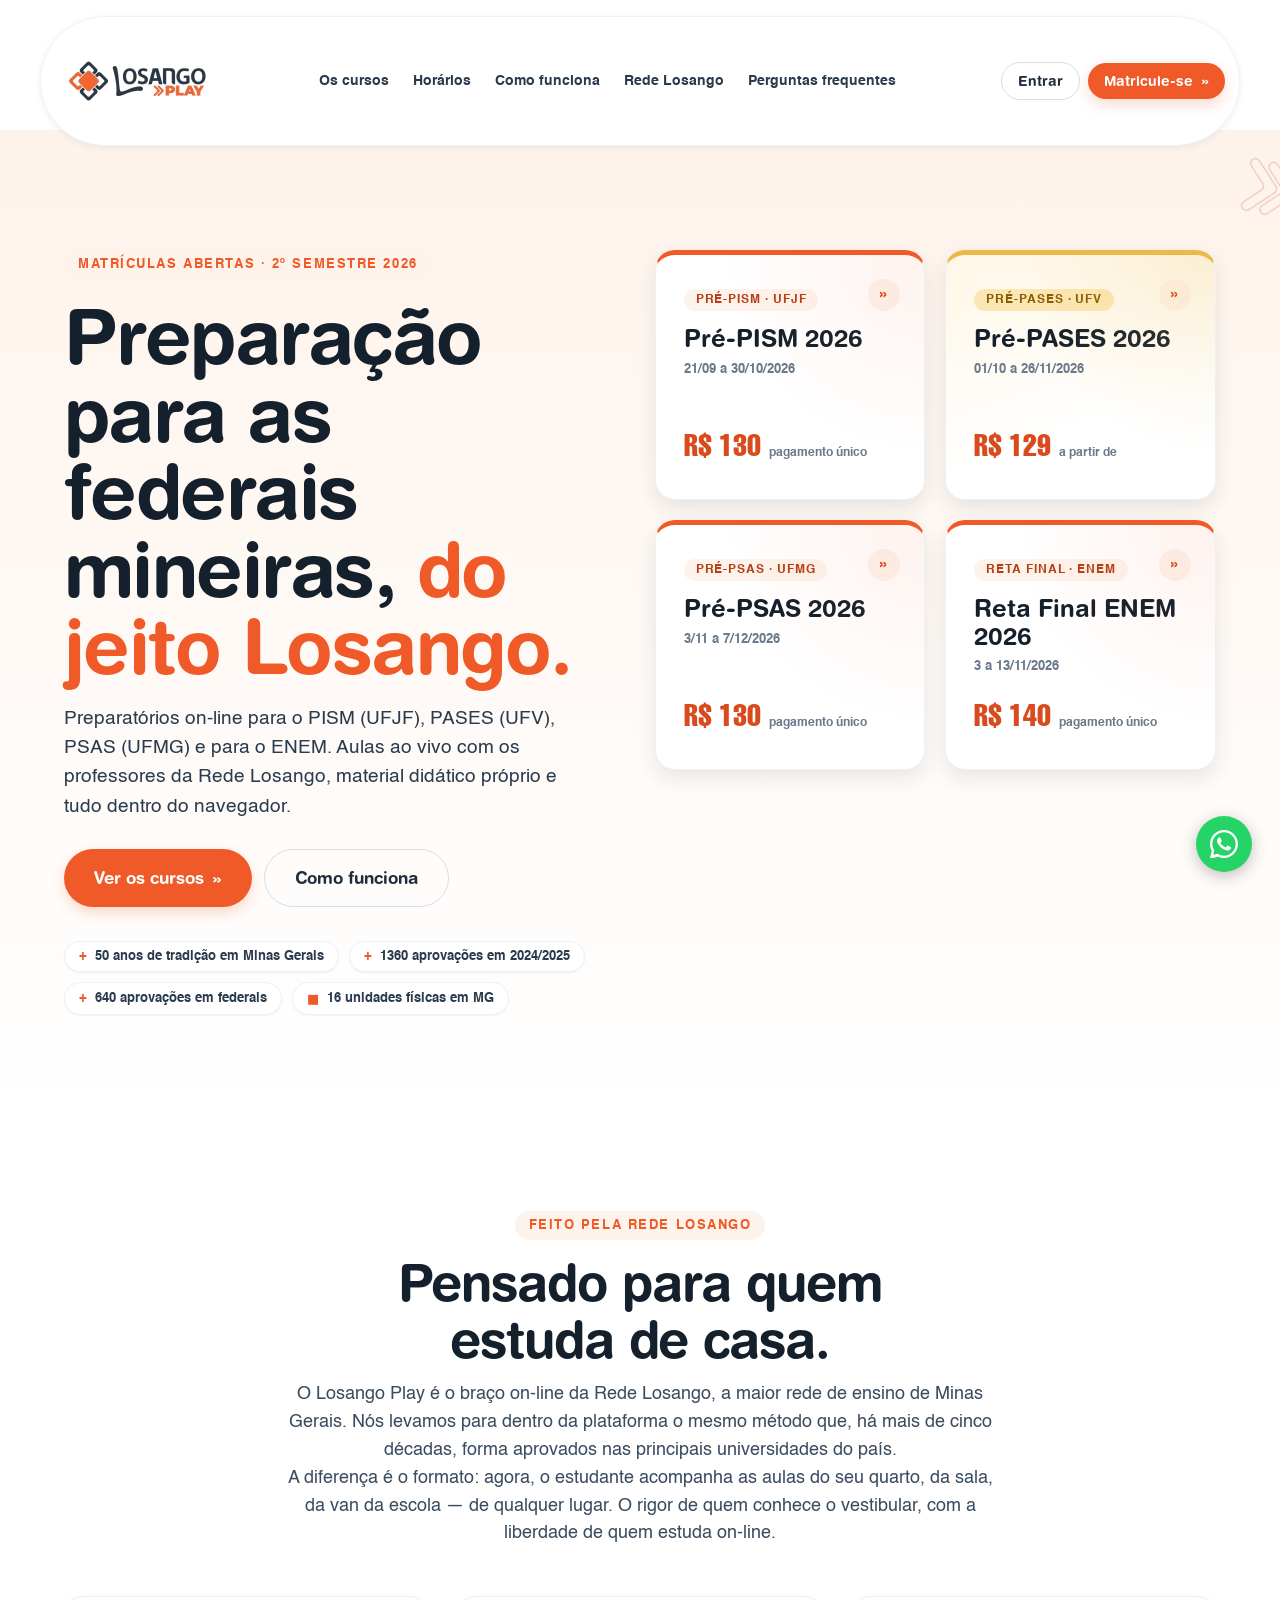
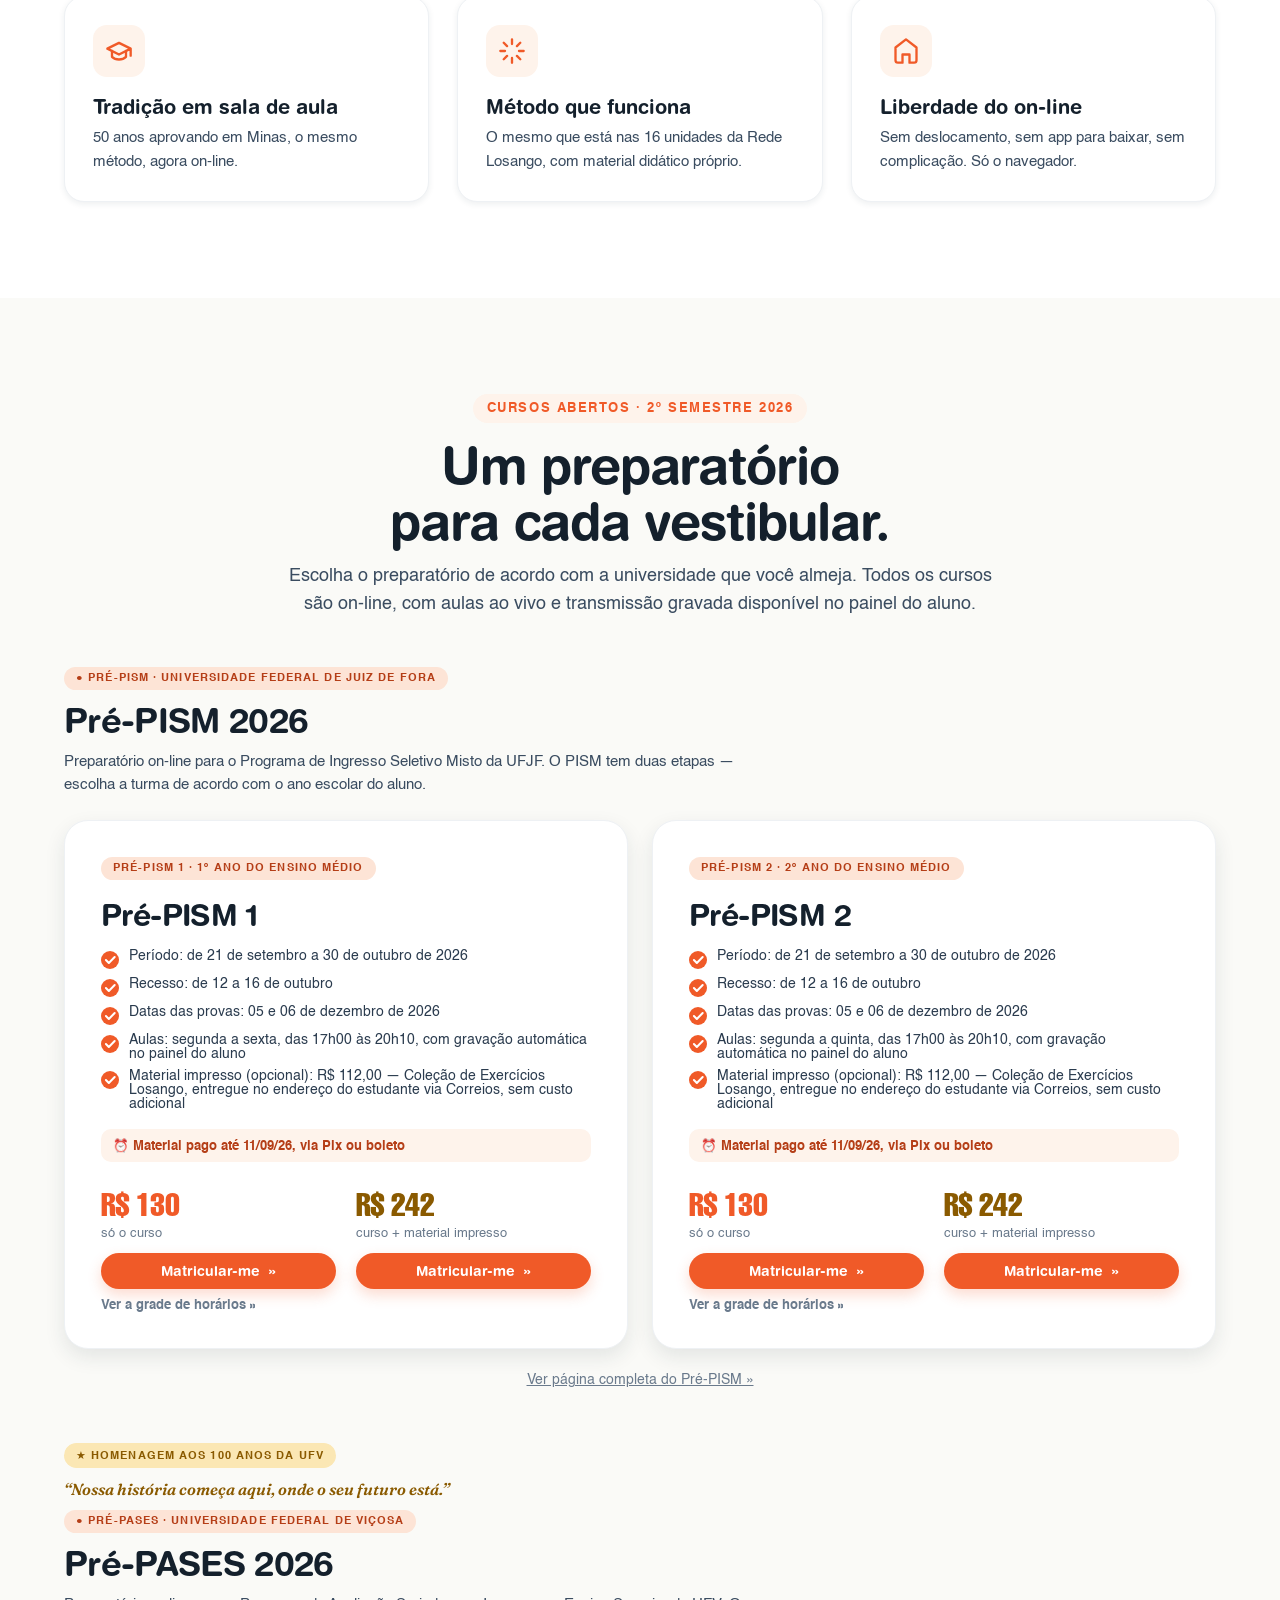
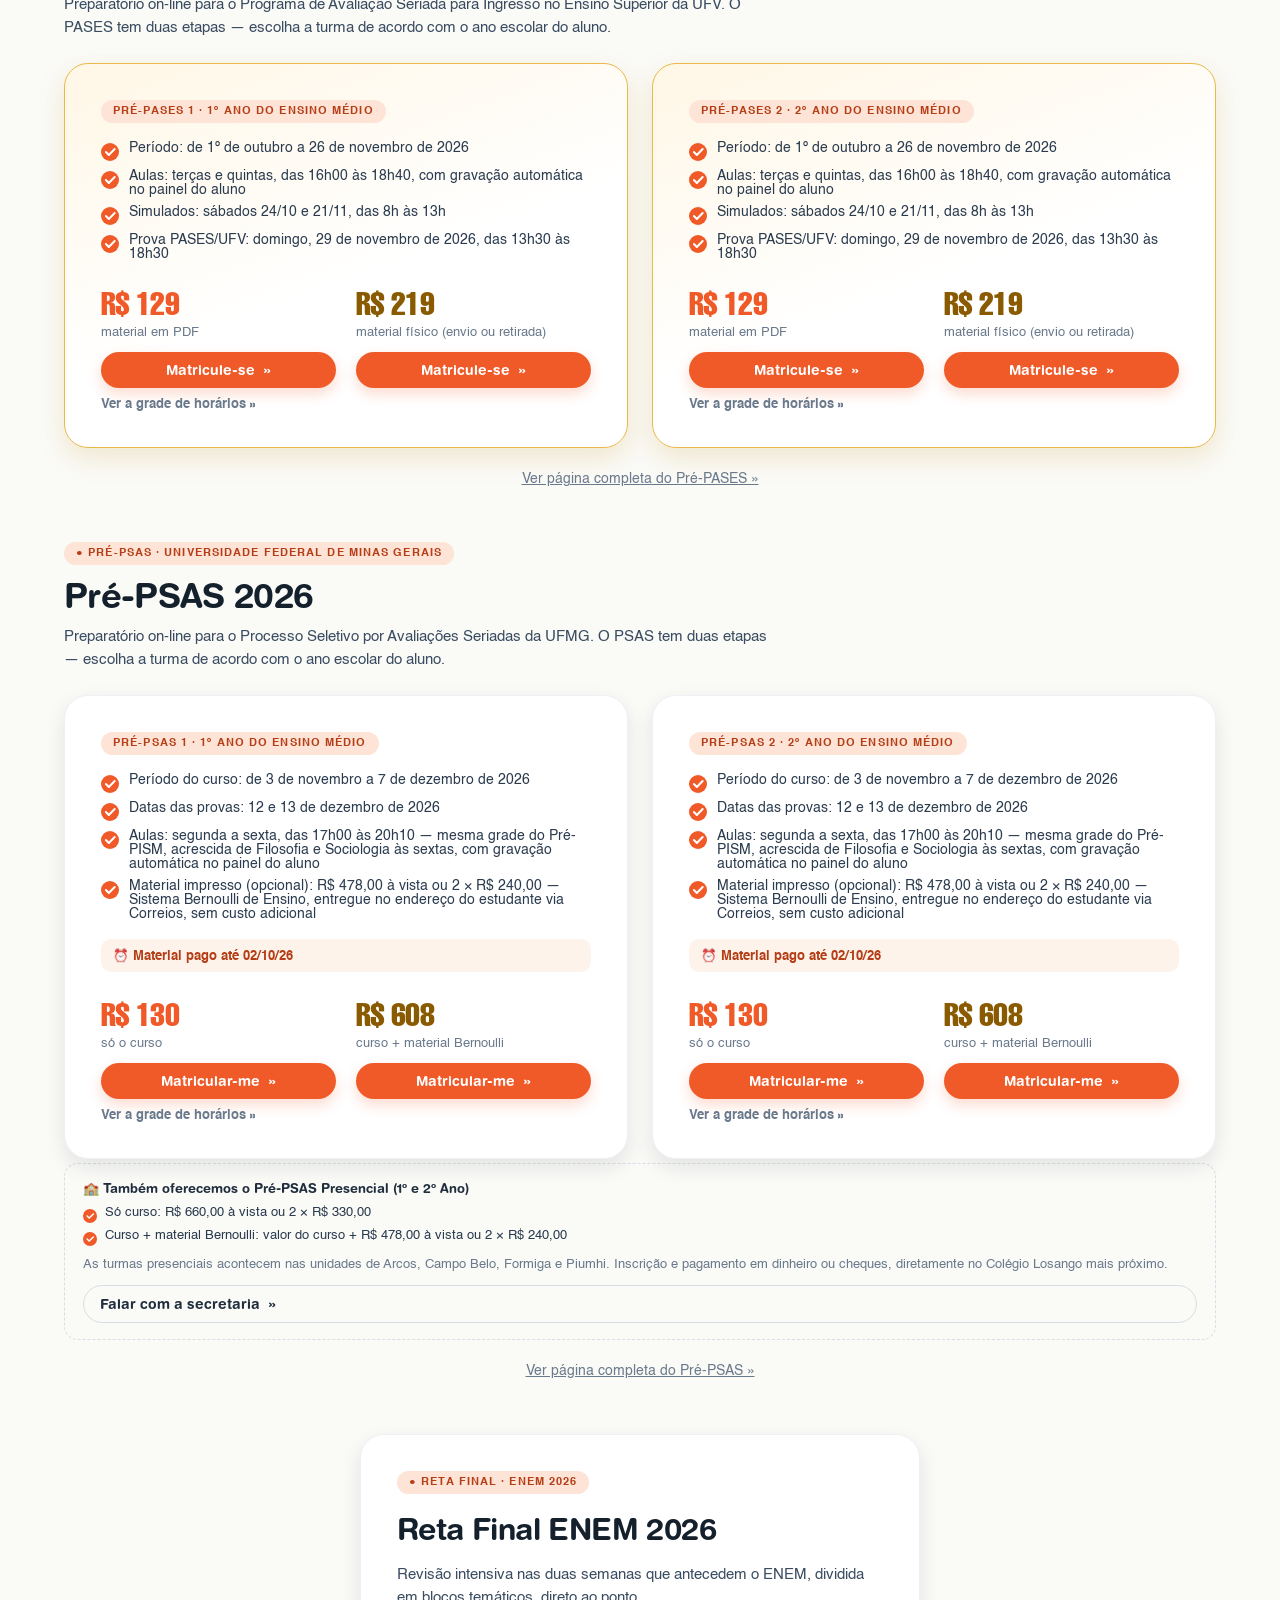
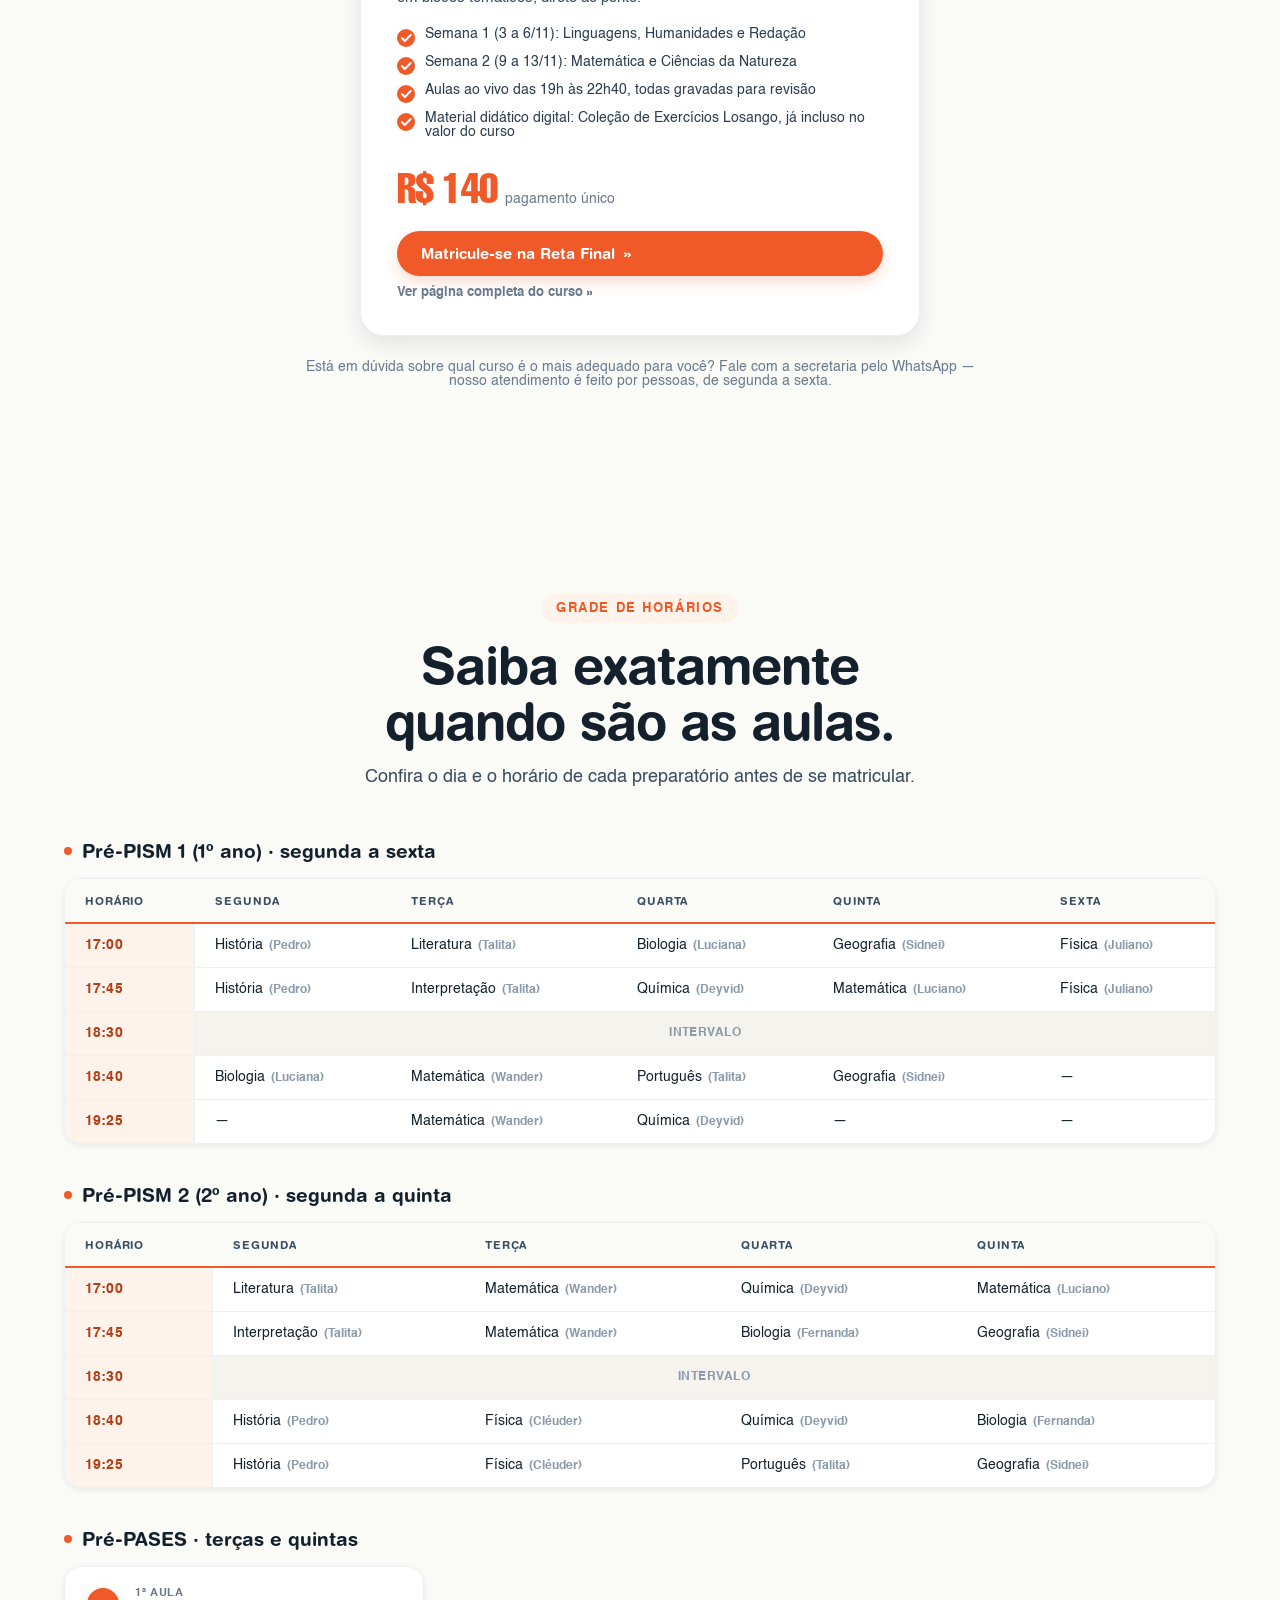
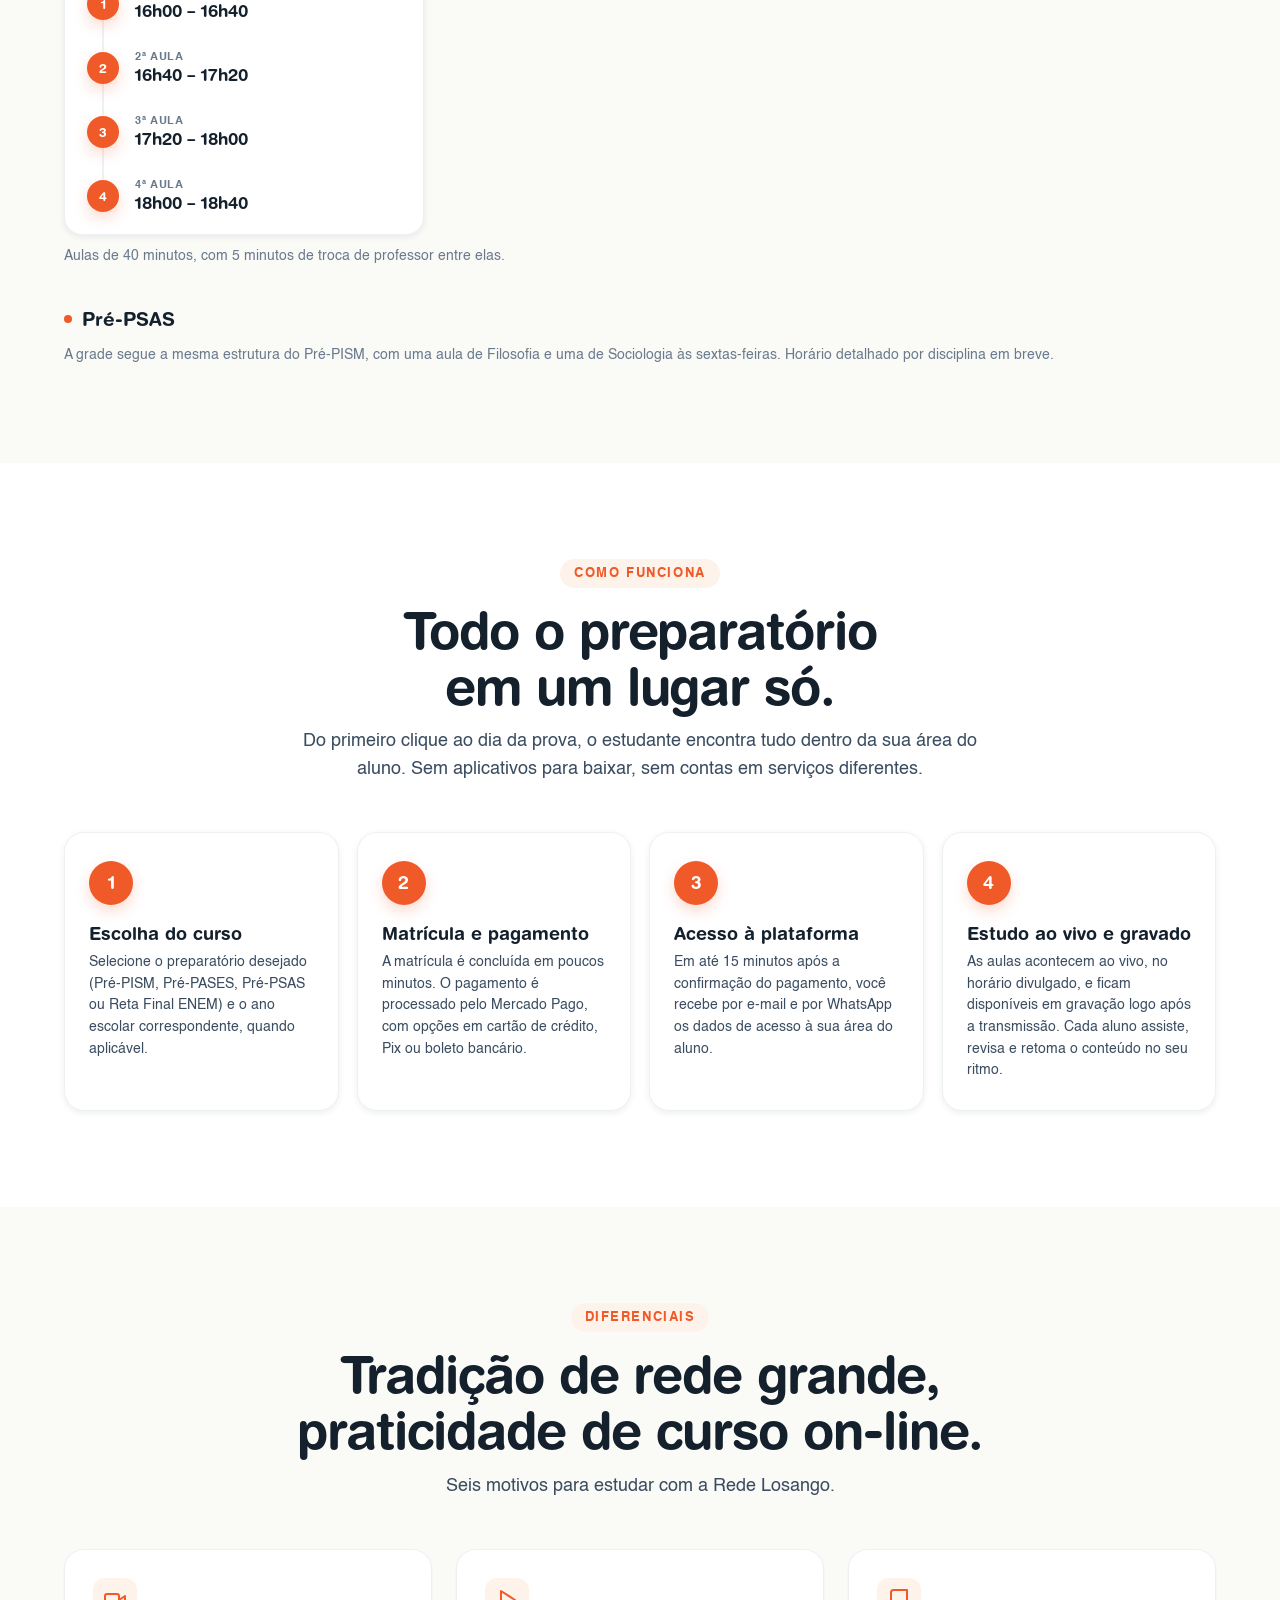
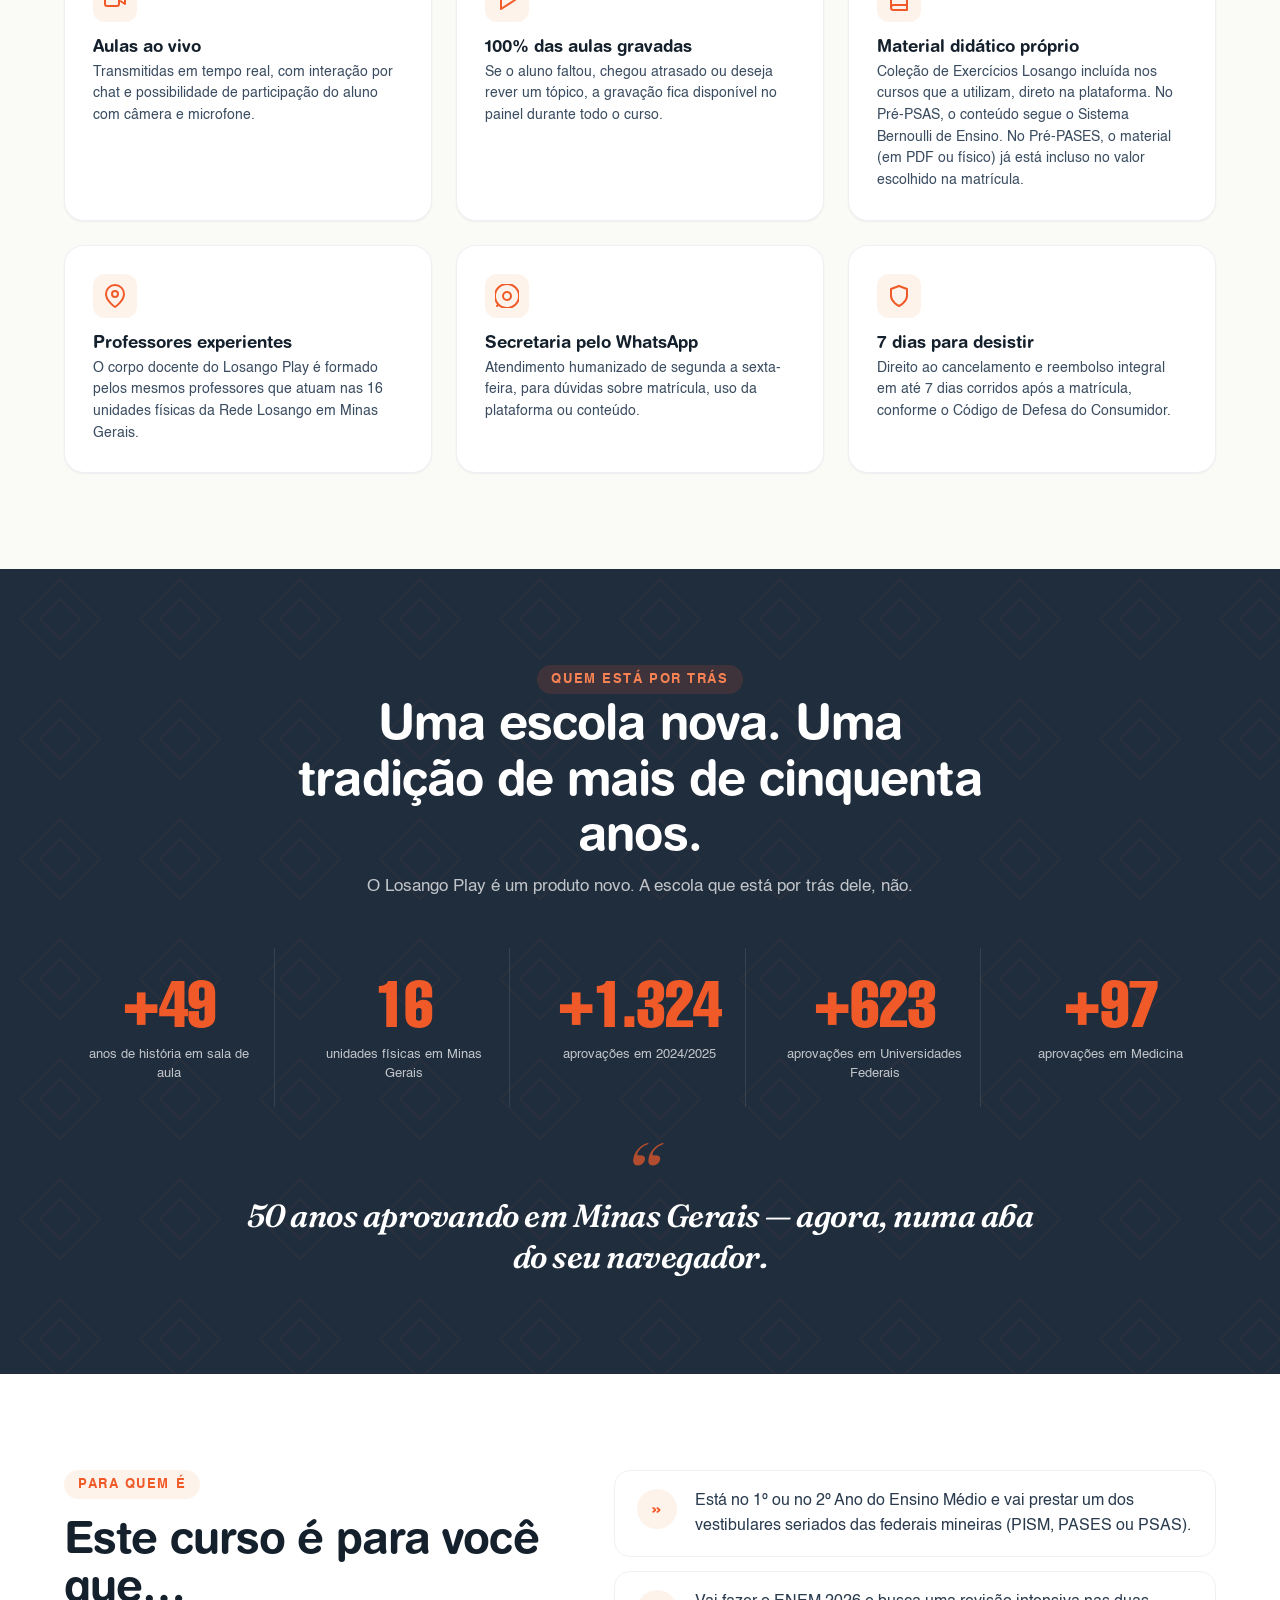
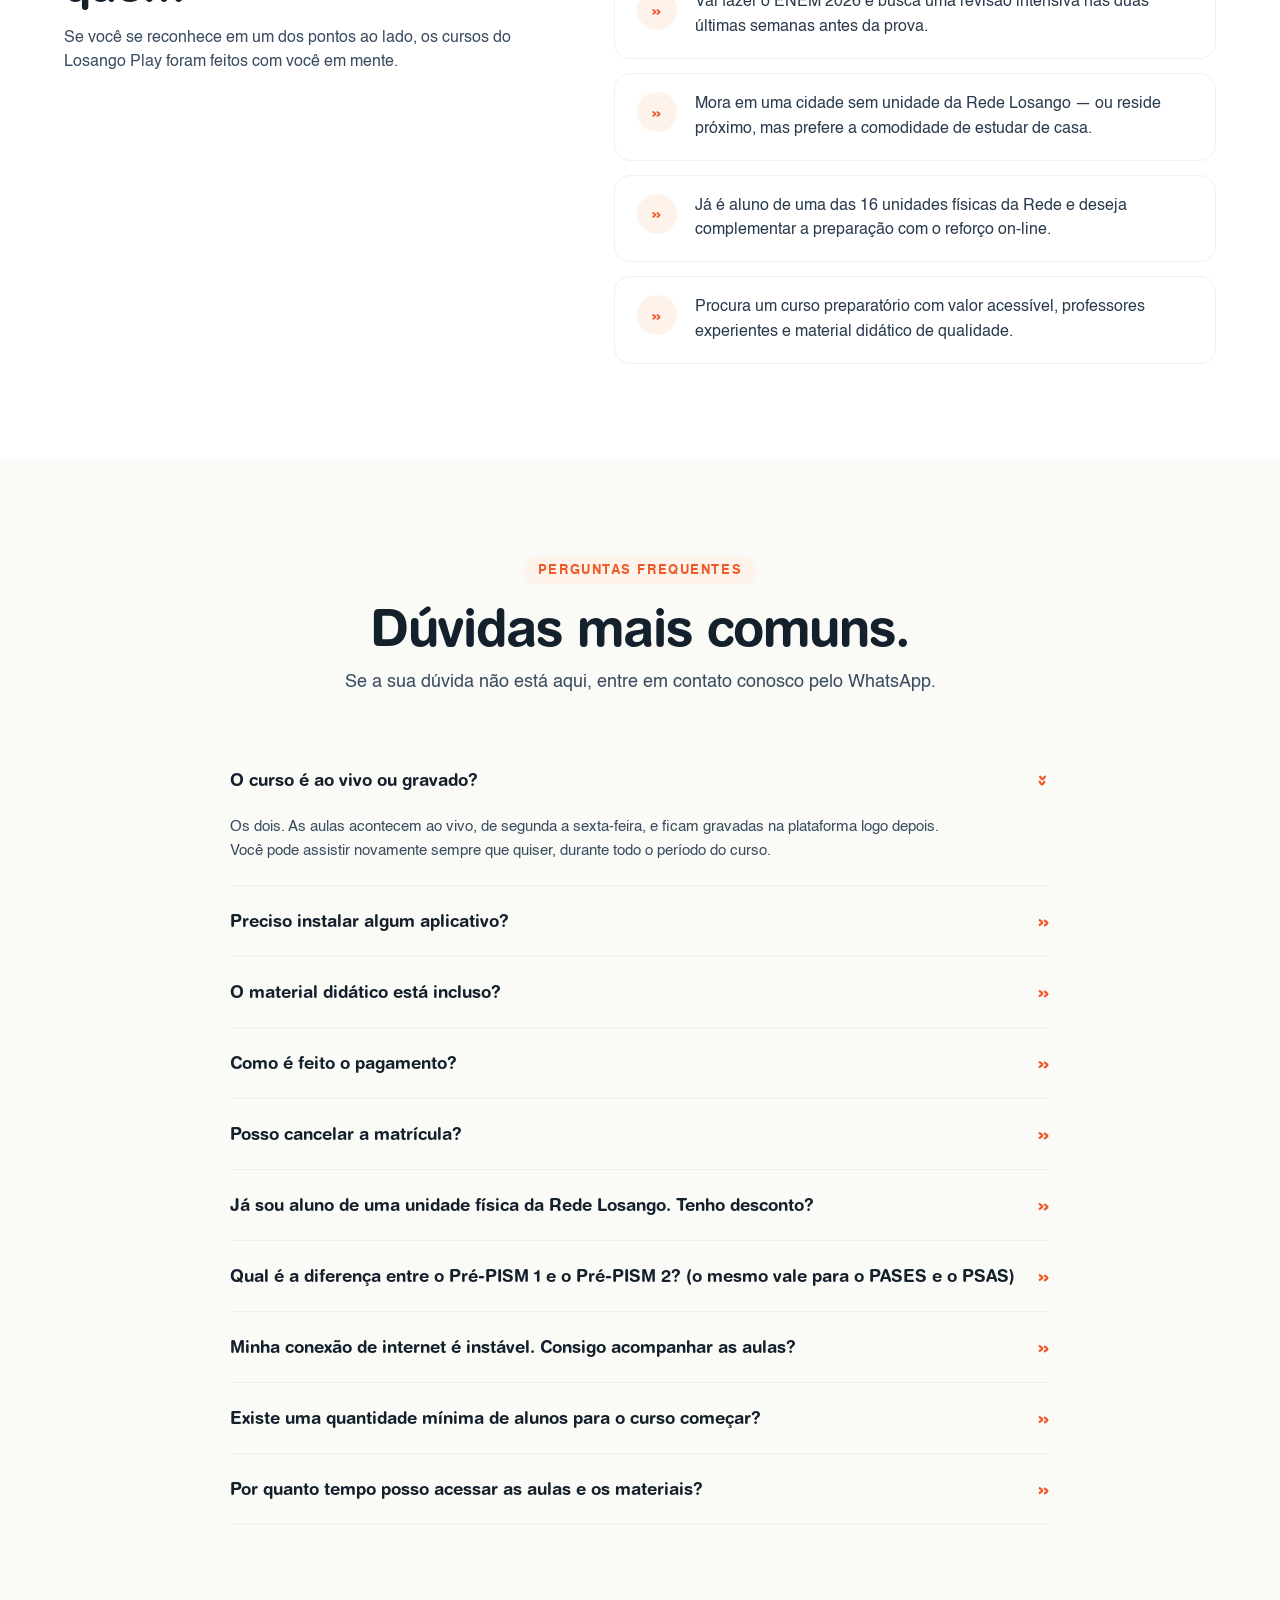
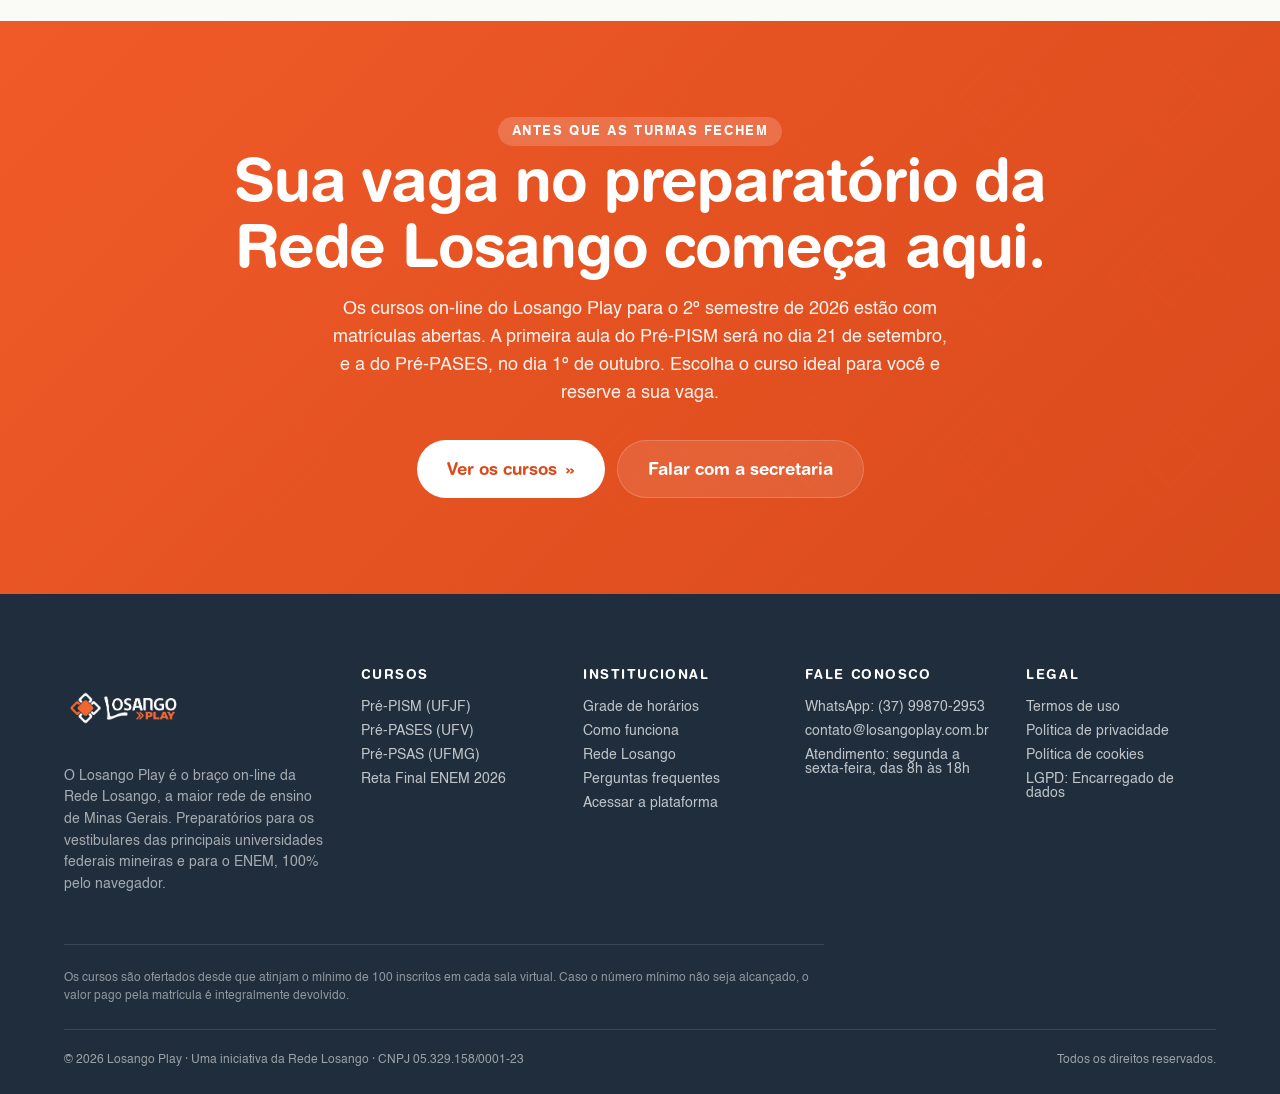
==== commit 2a16dca8: "feat: separa Turma 1 e Turma 2 em boxes distintos no PISM, PASES e PSAS Cada um desses três Prés é s" ====
--- a/index.html
+++ b/index.html
@@ -147,104 +147,195 @@
       <p>Escolha o preparatório de acordo com a universidade que você almeja. Todos os cursos são on-line, com aulas ao vivo e transmissão gravada disponível no painel do aluno.</p>
     </div>
 
-    <div class="courses">
-
-      <!-- Pré-PISM -->
-      <div class="course" id="pre-pism">
+    <!-- Pré-PISM -->
+    <div class="course-group" id="pre-pism">
+      <div class="course-group-head">
         <span class="course-tag">● Pré-PISM · Universidade Federal de Juiz de Fora</span>
         <h3>Pré-PISM 2026</h3>
-        <p class="desc">Preparatório on-line para o Programa de Ingresso Seletivo Misto da UFJF.</p>
-        <ul>
-          <li>Público: estudantes do 1º e do 2º Ano do Ensino Médio (turmas separadas)</li>
-          <li>Período: de 21 de setembro a 30 de outubro de 2026</li>
-          <li>Recesso: de 12 a 16 de outubro</li>
-          <li>Datas das provas: 05 e 06 de dezembro de 2026</li>
-          <li>Aulas: segunda a sexta, das 17h00 às 20h10, com gravação automática no painel do aluno</li>
-          <li>Material impresso (opcional): R$ 112,00 — Coleção de Exercícios Losango, entregue no endereço do estudante via Correios, sem custo adicional</li>
-        </ul>
-        <p class="course-sales-note">⏰ Material pago até 11/09/26, via Pix ou boleto</p>
-        <div class="price-options">
-          <div class="price-option">
-            <span class="price-option-val">R$ 130</span>
-            <span class="price-option-label">só o curso</span>
-            <a class="btn btn-primary btn-sm" href="https://payments.losangoplay.com.br/auth?product=pre-pism-2026" target="_blank" rel="noopener">Matricular-me <span class="chev">»</span></a>
+        <p class="desc">Preparatório on-line para o Programa de Ingresso Seletivo Misto da UFJF. O PISM tem duas etapas — escolha a turma de acordo com o ano escolar do aluno.</p>
+      </div>
+      <div class="course-group-grid">
+        <div class="course">
+          <span class="course-tag course-tag-turma">Pré-PISM 1 · 1º Ano do Ensino Médio</span>
+          <h3>Pré-PISM 1</h3>
+          <ul>
+            <li>Período: de 21 de setembro a 30 de outubro de 2026</li>
+            <li>Recesso: de 12 a 16 de outubro</li>
+            <li>Datas das provas: 05 e 06 de dezembro de 2026</li>
+            <li>Aulas: segunda a sexta, das 17h00 às 20h10, com gravação automática no painel do aluno</li>
+            <li>Material impresso (opcional): R$ 112,00 — Coleção de Exercícios Losango, entregue no endereço do estudante via Correios, sem custo adicional</li>
+          </ul>
+          <p class="course-sales-note">⏰ Material pago até 11/09/26, via Pix ou boleto</p>
+          <div class="price-options">
+            <div class="price-option">
+              <span class="price-option-val">R$ 130</span>
+              <span class="price-option-label">só o curso</span>
+              <a class="btn btn-primary btn-sm" href="https://payments.losangoplay.com.br/auth?product=pre-pism-2026" target="_blank" rel="noopener">Matricular-me <span class="chev">»</span></a>
+            </div>
+            <div class="price-option price-option-alt">
+              <span class="price-option-val">R$ 242</span>
+              <span class="price-option-label">curso + material impresso</span>
+              <a class="btn btn-primary btn-sm" href="https://payments.losangoplay.com.br/auth?product=pre-pism-2026-material" target="_blank" rel="noopener">Matricular-me <span class="chev">»</span></a>
+            </div>
           </div>
-          <div class="price-option price-option-alt">
-            <span class="price-option-val">R$ 242</span>
-            <span class="price-option-label">curso + material impresso</span>
-            <a class="btn btn-primary btn-sm" href="https://payments.losangoplay.com.br/auth?product=pre-pism-2026-material" target="_blank" rel="noopener">Matricular-me <span class="chev">»</span></a>
+          <p class="course-schedule-link"><a href="#horario-pism-1">Ver a grade de horários »</a></p>
+        </div>
+        <div class="course">
+          <span class="course-tag course-tag-turma">Pré-PISM 2 · 2º Ano do Ensino Médio</span>
+          <h3>Pré-PISM 2</h3>
+          <ul>
+            <li>Período: de 21 de setembro a 30 de outubro de 2026</li>
+            <li>Recesso: de 12 a 16 de outubro</li>
+            <li>Datas das provas: 05 e 06 de dezembro de 2026</li>
+            <li>Aulas: segunda a quinta, das 17h00 às 20h10, com gravação automática no painel do aluno</li>
+            <li>Material impresso (opcional): R$ 112,00 — Coleção de Exercícios Losango, entregue no endereço do estudante via Correios, sem custo adicional</li>
+          </ul>
+          <p class="course-sales-note">⏰ Material pago até 11/09/26, via Pix ou boleto</p>
+          <div class="price-options">
+            <div class="price-option">
+              <span class="price-option-val">R$ 130</span>
+              <span class="price-option-label">só o curso</span>
+              <a class="btn btn-primary btn-sm" href="https://payments.losangoplay.com.br/auth?product=pre-pism-2026" target="_blank" rel="noopener">Matricular-me <span class="chev">»</span></a>
+            </div>
+            <div class="price-option price-option-alt">
+              <span class="price-option-val">R$ 242</span>
+              <span class="price-option-label">curso + material impresso</span>
+              <a class="btn btn-primary btn-sm" href="https://payments.losangoplay.com.br/auth?product=pre-pism-2026-material" target="_blank" rel="noopener">Matricular-me <span class="chev">»</span></a>
+            </div>
           </div>
-        </div>
-        <p class="course-schedule-link"><a href="pre-pism.html">Ver página completa do curso »</a> · <a href="#horarios">grade de horários</a></p>
-      </div>
-
-      <!-- Pré-PASES · 100 anos UFV -->
-      <div class="course course-anniversary" id="pre-pases">
+          <p class="course-schedule-link"><a href="#horario-pism-2">Ver a grade de horários »</a></p>
+        </div>
+      </div>
+      <p class="courses-note"><a href="pre-pism.html">Ver página completa do Pré-PISM »</a></p>
+    </div>
+
+    <!-- Pré-PASES · 100 anos UFV -->
+    <div class="course-group" id="pre-pases">
+      <div class="course-group-head">
         <span class="course-tag course-tag-anniversary">★ Homenagem aos 100 anos da UFV</span>
         <blockquote class="course-quote">“Nossa história começa aqui, onde o seu futuro está.”</blockquote>
         <span class="course-tag">● Pré-PASES · Universidade Federal de Viçosa</span>
         <h3>Pré-PASES 2026</h3>
-        <p class="desc">Preparatório on-line para o Programa de Avaliação Seriada para Ingresso no Ensino Superior da UFV.</p>
-        <ul>
-          <li>Público: estudantes do 1º e do 2º Ano do Ensino Médio (turmas separadas)</li>
-          <li>Período: de 1º de outubro a 26 de novembro de 2026</li>
-          <li>Aulas: terças e quintas, das 16h00 às 18h40, com gravação automática no painel do aluno</li>
-          <li>Simulados: sábados 24/10 e 21/11, das 8h às 13h</li>
-          <li>Prova PASES/UFV: domingo, 29 de novembro de 2026, das 13h30 às 18h30</li>
-        </ul>
-        <div class="price-options">
-          <div class="price-option">
-            <span class="price-option-val">R$ 129</span>
-            <span class="price-option-label">material em PDF</span>
-            <a class="btn btn-primary btn-sm" href="https://payments.losangoplay.com.br/auth?product=pre-pases-2026" target="_blank" rel="noopener">Matricule-se <span class="chev">»</span></a>
+        <p class="desc">Preparatório on-line para o Programa de Avaliação Seriada para Ingresso no Ensino Superior da UFV. O PASES tem duas etapas — escolha a turma de acordo com o ano escolar do aluno.</p>
+      </div>
+      <div class="course-group-grid">
+        <div class="course course-anniversary">
+          <span class="course-tag course-tag-turma">Pré-PASES 1 · 1º Ano do Ensino Médio</span>
+          <ul>
+            <li>Período: de 1º de outubro a 26 de novembro de 2026</li>
+            <li>Aulas: terças e quintas, das 16h00 às 18h40, com gravação automática no painel do aluno</li>
+            <li>Simulados: sábados 24/10 e 21/11, das 8h às 13h</li>
+            <li>Prova PASES/UFV: domingo, 29 de novembro de 2026, das 13h30 às 18h30</li>
+          </ul>
+          <div class="price-options">
+            <div class="price-option">
+              <span class="price-option-val">R$ 129</span>
+              <span class="price-option-label">material em PDF</span>
+              <a class="btn btn-primary btn-sm" href="https://payments.losangoplay.com.br/auth?product=pre-pases-2026" target="_blank" rel="noopener">Matricule-se <span class="chev">»</span></a>
+            </div>
+            <div class="price-option price-option-alt">
+              <span class="price-option-val">R$ 219</span>
+              <span class="price-option-label">material físico (envio ou retirada)</span>
+              <a class="btn btn-primary btn-sm" href="https://payments.losangoplay.com.br/auth?product=pre-pases-2026-material" target="_blank" rel="noopener">Matricule-se <span class="chev">»</span></a>
+            </div>
           </div>
-          <div class="price-option price-option-alt">
-            <span class="price-option-val">R$ 219</span>
-            <span class="price-option-label">material físico (envio ou retirada)</span>
-            <a class="btn btn-primary btn-sm" href="https://payments.losangoplay.com.br/auth?product=pre-pases-2026-material" target="_blank" rel="noopener">Matricule-se <span class="chev">»</span></a>
+          <p class="course-schedule-link"><a href="#horario-pases">Ver a grade de horários »</a></p>
+        </div>
+        <div class="course course-anniversary">
+          <span class="course-tag course-tag-turma">Pré-PASES 2 · 2º Ano do Ensino Médio</span>
+          <ul>
+            <li>Período: de 1º de outubro a 26 de novembro de 2026</li>
+            <li>Aulas: terças e quintas, das 16h00 às 18h40, com gravação automática no painel do aluno</li>
+            <li>Simulados: sábados 24/10 e 21/11, das 8h às 13h</li>
+            <li>Prova PASES/UFV: domingo, 29 de novembro de 2026, das 13h30 às 18h30</li>
+          </ul>
+          <div class="price-options">
+            <div class="price-option">
+              <span class="price-option-val">R$ 129</span>
+              <span class="price-option-label">material em PDF</span>
+              <a class="btn btn-primary btn-sm" href="https://payments.losangoplay.com.br/auth?product=pre-pases-2026" target="_blank" rel="noopener">Matricule-se <span class="chev">»</span></a>
+            </div>
+            <div class="price-option price-option-alt">
+              <span class="price-option-val">R$ 219</span>
+              <span class="price-option-label">material físico (envio ou retirada)</span>
+              <a class="btn btn-primary btn-sm" href="https://payments.losangoplay.com.br/auth?product=pre-pases-2026-material" target="_blank" rel="noopener">Matricule-se <span class="chev">»</span></a>
+            </div>
           </div>
-        </div>
-        <p class="course-schedule-link"><a href="pre-pases.html">Ver página completa do curso »</a> · <a href="#horarios">grade de horários</a></p>
-      </div>
-
-      <!-- Pré-PSAS -->
-      <div class="course" id="pre-psas">
+          <p class="course-schedule-link"><a href="#horario-pases">Ver a grade de horários »</a></p>
+        </div>
+      </div>
+      <p class="courses-note"><a href="pre-pases.html">Ver página completa do Pré-PASES »</a></p>
+    </div>
+
+    <!-- Pré-PSAS -->
+    <div class="course-group" id="pre-psas">
+      <div class="course-group-head">
         <span class="course-tag">● Pré-PSAS · Universidade Federal de Minas Gerais</span>
         <h3>Pré-PSAS 2026</h3>
-        <p class="desc">Preparatório on-line para o Processo Seletivo por Avaliações Seriadas da UFMG.</p>
+        <p class="desc">Preparatório on-line para o Processo Seletivo por Avaliações Seriadas da UFMG. O PSAS tem duas etapas — escolha a turma de acordo com o ano escolar do aluno.</p>
+      </div>
+      <div class="course-group-grid">
+        <div class="course">
+          <span class="course-tag course-tag-turma">Pré-PSAS 1 · 1º Ano do Ensino Médio</span>
+          <ul>
+            <li>Período do curso: de 3 de novembro a 7 de dezembro de 2026</li>
+            <li>Datas das provas: 12 e 13 de dezembro de 2026</li>
+            <li>Aulas: segunda a sexta, das 17h00 às 20h10 — mesma grade do Pré-PISM, acrescida de Filosofia e Sociologia às sextas, com gravação automática no painel do aluno</li>
+            <li>Material impresso (opcional): R$ 478,00 à vista ou 2 × R$ 240,00 — Sistema Bernoulli de Ensino, entregue no endereço do estudante via Correios, sem custo adicional</li>
+          </ul>
+          <p class="course-sales-note">⏰ Material pago até 02/10/26</p>
+          <div class="price-options">
+            <div class="price-option">
+              <span class="price-option-val">R$ 130</span>
+              <span class="price-option-label">só o curso</span>
+              <a class="btn btn-primary btn-sm" href="https://payments.losangoplay.com.br/auth?product=pre-psas-2026" target="_blank" rel="noopener">Matricular-me <span class="chev">»</span></a>
+            </div>
+            <div class="price-option price-option-alt">
+              <span class="price-option-val">R$ 608</span>
+              <span class="price-option-label">curso + material Bernoulli</span>
+              <a class="btn btn-primary btn-sm" href="https://payments.losangoplay.com.br/auth?product=pre-psas-2026-material" target="_blank" rel="noopener">Matricular-me <span class="chev">»</span></a>
+            </div>
+          </div>
+          <p class="course-schedule-link"><a href="#horario-psas">Ver a grade de horários »</a></p>
+        </div>
+        <div class="course">
+          <span class="course-tag course-tag-turma">Pré-PSAS 2 · 2º Ano do Ensino Médio</span>
+          <ul>
+            <li>Período do curso: de 3 de novembro a 7 de dezembro de 2026</li>
+            <li>Datas das provas: 12 e 13 de dezembro de 2026</li>
+            <li>Aulas: segunda a sexta, das 17h00 às 20h10 — mesma grade do Pré-PISM, acrescida de Filosofia e Sociologia às sextas, com gravação automática no painel do aluno</li>
+            <li>Material impresso (opcional): R$ 478,00 à vista ou 2 × R$ 240,00 — Sistema Bernoulli de Ensino, entregue no endereço do estudante via Correios, sem custo adicional</li>
+          </ul>
+          <p class="course-sales-note">⏰ Material pago até 02/10/26</p>
+          <div class="price-options">
+            <div class="price-option">
+              <span class="price-option-val">R$ 130</span>
+              <span class="price-option-label">só o curso</span>
+              <a class="btn btn-primary btn-sm" href="https://payments.losangoplay.com.br/auth?product=pre-psas-2026" target="_blank" rel="noopener">Matricular-me <span class="chev">»</span></a>
+            </div>
+            <div class="price-option price-option-alt">
+              <span class="price-option-val">R$ 608</span>
+              <span class="price-option-label">curso + material Bernoulli</span>
+              <a class="btn btn-primary btn-sm" href="https://payments.losangoplay.com.br/auth?product=pre-psas-2026-material" target="_blank" rel="noopener">Matricular-me <span class="chev">»</span></a>
+            </div>
+          </div>
+          <p class="course-schedule-link"><a href="#horario-psas">Ver a grade de horários »</a></p>
+        </div>
+      </div>
+
+      <div class="course-presencial">
+        <div class="course-presencial-title">🏫 Também oferecemos o Pré-PSAS Presencial (1º e 2º Ano)</div>
         <ul>
-          <li>Público: estudantes do 1º e do 2º Ano do Ensino Médio (turmas separadas)</li>
-          <li>Período do curso: de 3 de novembro a 7 de dezembro de 2026</li>
-          <li>Datas das provas: 12 e 13 de dezembro de 2026</li>
-          <li>Aulas: segunda a sexta, das 17h00 às 20h10 — mesma grade do Pré-PISM, acrescida de Filosofia e Sociologia às sextas, com gravação automática no painel do aluno</li>
-          <li>Material impresso (opcional): R$ 478,00 à vista ou 2 × R$ 240,00 — Sistema Bernoulli de Ensino, entregue no endereço do estudante via Correios, sem custo adicional</li>
+          <li>Só curso: R$ 660,00 à vista ou 2 × R$ 330,00</li>
+          <li>Curso + material Bernoulli: valor do curso + R$ 478,00 à vista ou 2 × R$ 240,00</li>
         </ul>
-        <p class="course-sales-note">⏰ Material pago até 02/10/26</p>
-        <div class="price-options">
-          <div class="price-option">
-            <span class="price-option-val">R$ 130</span>
-            <span class="price-option-label">só o curso</span>
-            <a class="btn btn-primary btn-sm" href="https://payments.losangoplay.com.br/auth?product=pre-psas-2026" target="_blank" rel="noopener">Matricular-me <span class="chev">»</span></a>
-          </div>
-          <div class="price-option price-option-alt">
-            <span class="price-option-val">R$ 608</span>
-            <span class="price-option-label">curso + material Bernoulli</span>
-            <a class="btn btn-primary btn-sm" href="https://payments.losangoplay.com.br/auth?product=pre-psas-2026-material" target="_blank" rel="noopener">Matricular-me <span class="chev">»</span></a>
-          </div>
-        </div>
-        <p class="course-schedule-link"><a href="pre-psas.html">Ver página completa do curso »</a> · <a href="#horarios">grade de horários</a></p>
-
-        <div class="course-presencial">
-          <div class="course-presencial-title">🏫 Também oferecemos o Pré-PSAS Presencial</div>
-          <ul>
-            <li>Só curso: R$ 660,00 à vista ou 2 × R$ 330,00</li>
-            <li>Curso + material Bernoulli: valor do curso + R$ 478,00 à vista ou 2 × R$ 240,00</li>
-          </ul>
-          <p class="course-presencial-obs">As turmas presenciais acontecem nas unidades de Arcos, Campo Belo, Formiga e Piumhi. Inscrição e pagamento em dinheiro ou cheques, diretamente no Colégio Losango mais próximo.</p>
-          <a class="btn btn-ghost btn-sm" href="https://wa.me/5537998702953?text=Ol%C3%A1%21%20Quero%20falar%20sobre%20o%20Pr%C3%A9-PSAS%20Presencial%20%28Arcos%2C%20Campo%20Belo%2C%20Formiga%20ou%20Piumhi%29." target="_blank" rel="noopener">Falar com a secretaria <span class="chev">»</span></a>
-        </div>
-      </div>
-
+        <p class="course-presencial-obs">As turmas presenciais acontecem nas unidades de Arcos, Campo Belo, Formiga e Piumhi. Inscrição e pagamento em dinheiro ou cheques, diretamente no Colégio Losango mais próximo.</p>
+        <a class="btn btn-ghost btn-sm" href="https://wa.me/5537998702953?text=Ol%C3%A1%21%20Quero%20falar%20sobre%20o%20Pr%C3%A9-PSAS%20Presencial%20%28Arcos%2C%20Campo%20Belo%2C%20Formiga%20ou%20Piumhi%29." target="_blank" rel="noopener">Falar com a secretaria <span class="chev">»</span></a>
+      </div>
+      <p class="courses-note"><a href="pre-psas.html">Ver página completa do Pré-PSAS »</a></p>
+    </div>
+
+    <div class="courses" style="grid-template-columns: minmax(0,560px); justify-content: center;">
       <!-- Reta Final ENEM -->
       <div class="course" id="reta-final">
         <span class="course-tag">● Reta Final · ENEM 2026</span>
@@ -281,7 +372,7 @@
       <p>Confira o dia e o horário de cada preparatório antes de se matricular.</p>
     </div>
 
-    <div class="schedule-block">
+    <div class="schedule-block" id="horario-pism-1">
       <h3 class="schedule-title">Pré-PISM 1 (1º ano) · segunda a sexta</h3>
       <div class="schedule-table-wrap">
         <table class="schedule-table">
@@ -299,7 +390,7 @@
       </div>
     </div>
 
-    <div class="schedule-block">
+    <div class="schedule-block" id="horario-pism-2">
       <h3 class="schedule-title">Pré-PISM 2 (2º ano) · segunda a quinta</h3>
       <div class="schedule-table-wrap">
         <table class="schedule-table">
@@ -317,7 +408,7 @@
       </div>
     </div>
 
-    <div class="schedule-block">
+    <div class="schedule-block" id="horario-pases">
       <h3 class="schedule-title">Pré-PASES · terças e quintas</h3>
       <div class="lesson-timeline">
         <div class="lesson-step">
@@ -340,7 +431,7 @@
       <p class="schedule-note">Aulas de 40 minutos, com 5 minutos de troca de professor entre elas.</p>
     </div>
 
-    <div class="schedule-block">
+    <div class="schedule-block" id="horario-psas">
       <h3 class="schedule-title">Pré-PSAS</h3>
       <p class="schedule-note">A grade segue a mesma estrutura do Pré-PISM, com uma aula de Filosofia e uma de Sociologia às sextas-feiras. Horário detalhado por disciplina em breve.</p>
     </div>
--- a/css/main.css
+++ b/css/main.css
@@ -317,6 +317,15 @@
    COURSE CARDS
    ========================================================= */
 .courses { display: grid; grid-template-columns: 1fr 1fr; gap: 24px; }
+
+/* Course group: one Pré, split into Turma 1 / Turma 2 boxes */
+.course-group { margin-bottom: 56px; }
+.course-group:last-child { margin-bottom: 0; }
+.course-group-head { max-width: 720px; margin-bottom: 24px; display: flex; flex-direction: column; gap: 10px; }
+.course-group-head h3 { font-family: var(--font-display); font-size: clamp(26px, 3vw, 34px); font-weight: 900; letter-spacing: -.02em; line-height: 1.1; margin: 2px 0 0; color: var(--ink-900); }
+.course-group-head .desc { font-size: 15px; color: var(--ink-600); line-height: 1.55; margin: 0; }
+.course-group-grid { display: grid; grid-template-columns: 1fr 1fr; gap: 24px; }
+.course-tag-turma { background: var(--brand-navy-50); color: var(--brand-navy-600); }
 .course { background: #fff; border-radius: 24px; padding: 36px; box-shadow: var(--shadow-md); border: 1px solid var(--border-2); display: flex; flex-direction: column; gap: 18px; position: relative; overflow: hidden; transition: all .25s var(--ease-out); }
 .course:hover { transform: translateY(-4px); box-shadow: var(--shadow-lg); }
 .course.featured { background: var(--brand-navy); color: #fff; border-color: transparent; }
@@ -626,7 +635,7 @@
   .cfb-pricing .cfb-plan:last-child { grid-column: 1 / -1; }
 }
 @media (max-width: 860px) {
-  .hero-grid, .courses, .steps, .benefits, .numbers, .testimonials, .footer-grid, .modal-inner { grid-template-columns: 1fr; }
+  .hero-grid, .courses, .course-group-grid, .steps, .benefits, .numbers, .testimonials, .footer-grid, .modal-inner { grid-template-columns: 1fr; }
   .pillars, .forwhom-layout { grid-template-columns: 1fr; }
   .field-row { grid-template-columns: 1fr; }
   .section { padding: 64px 0; }
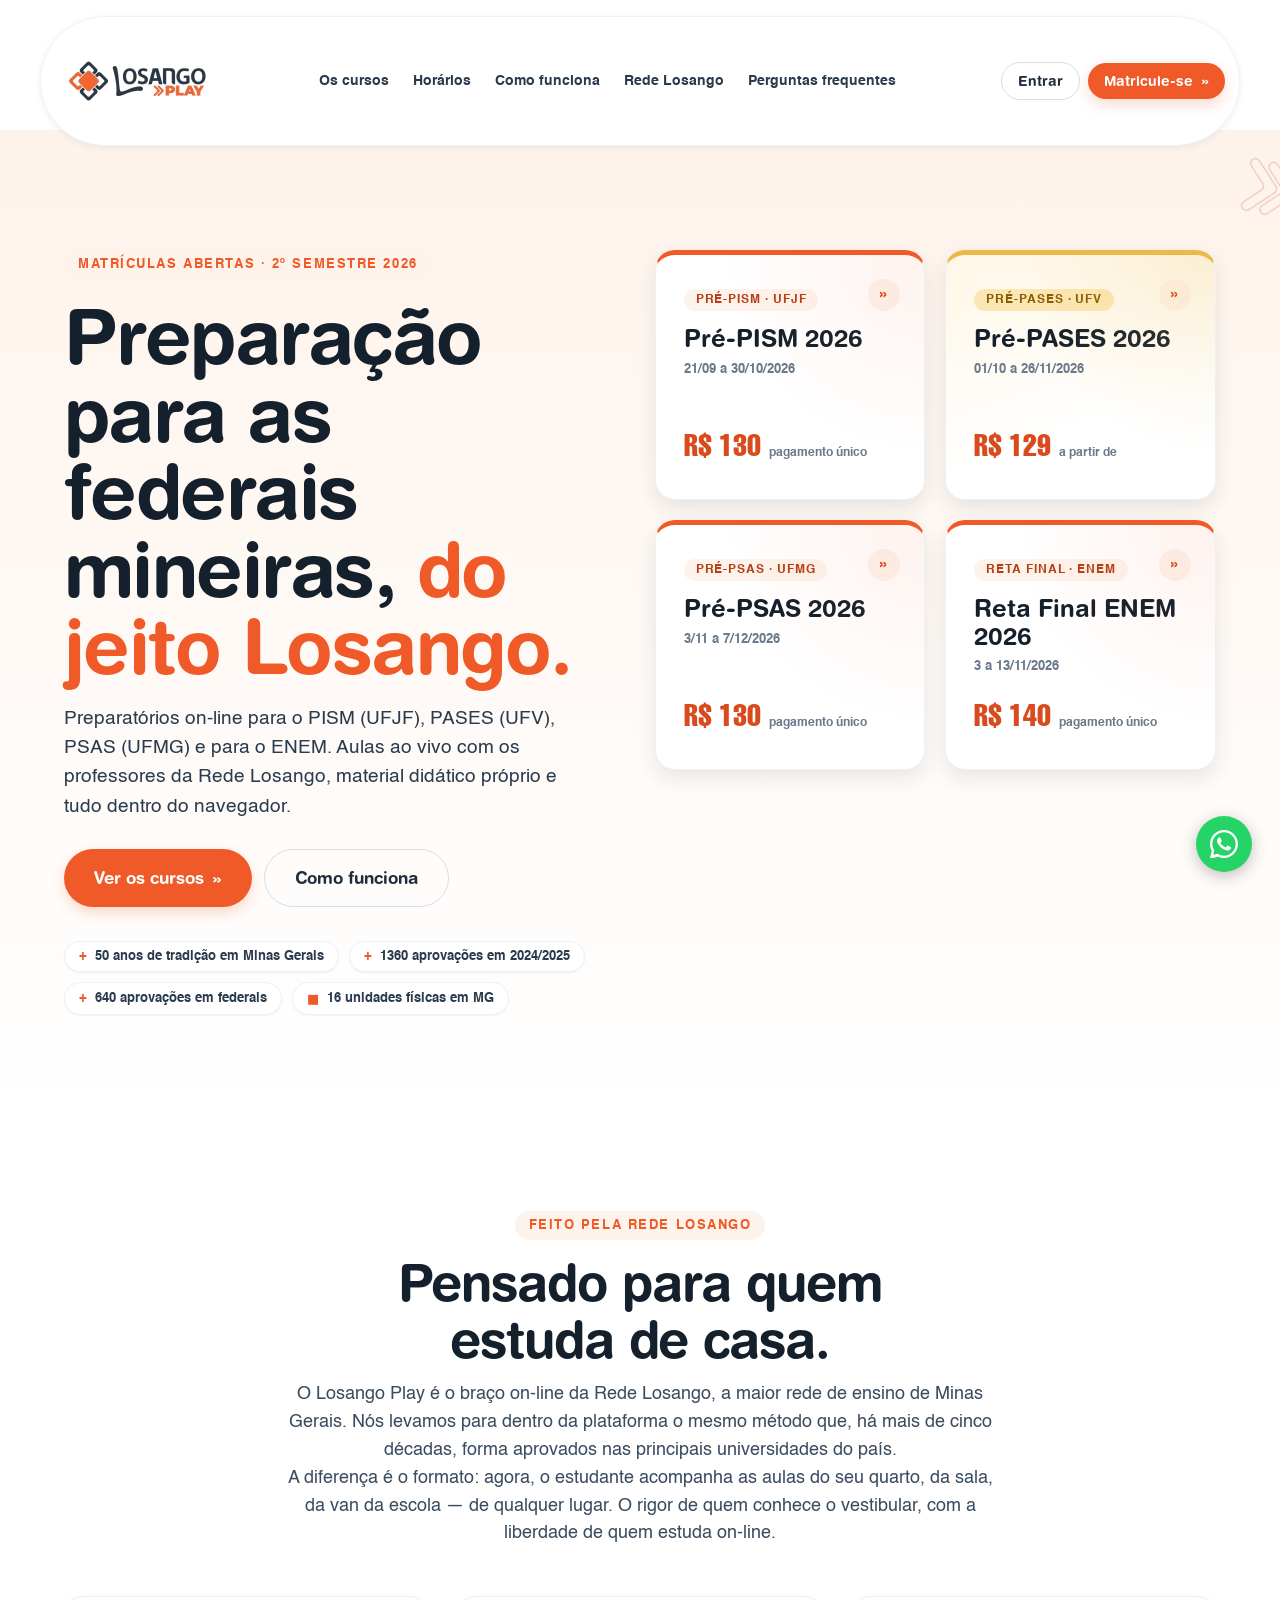
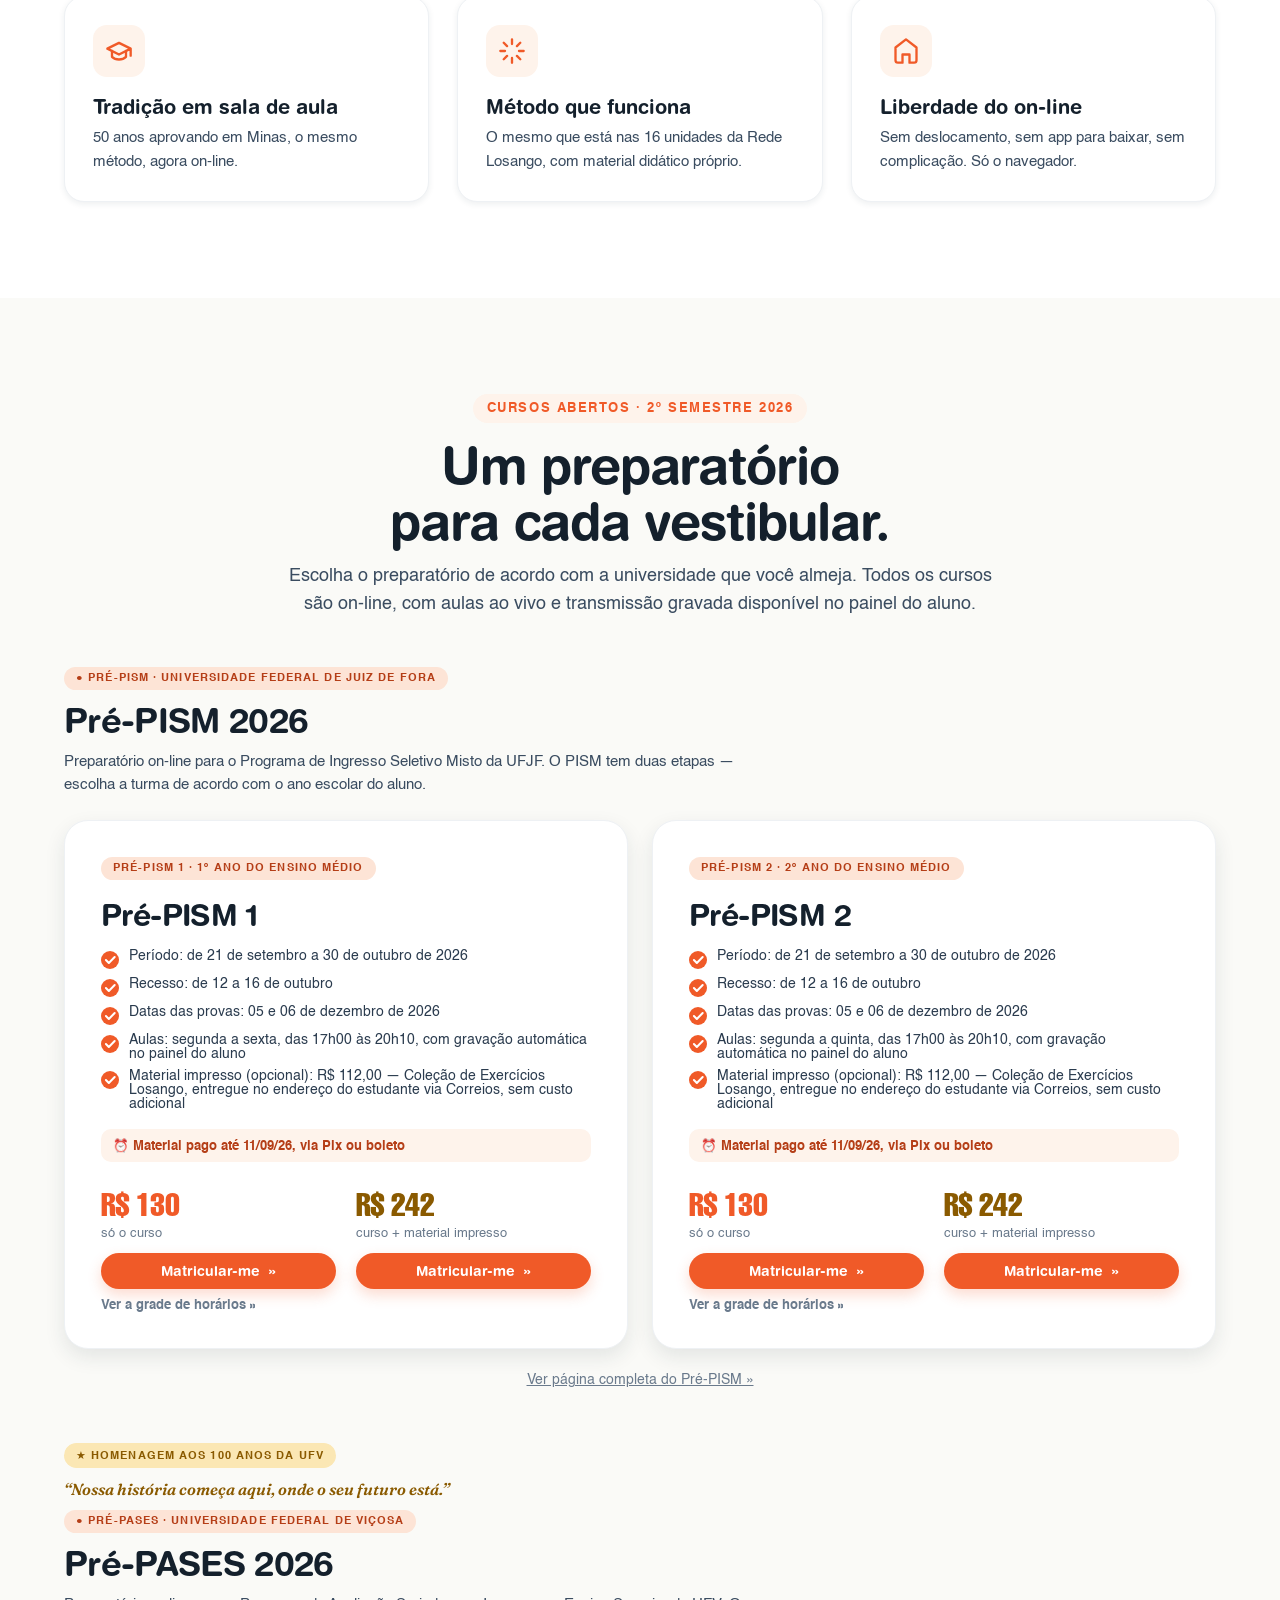
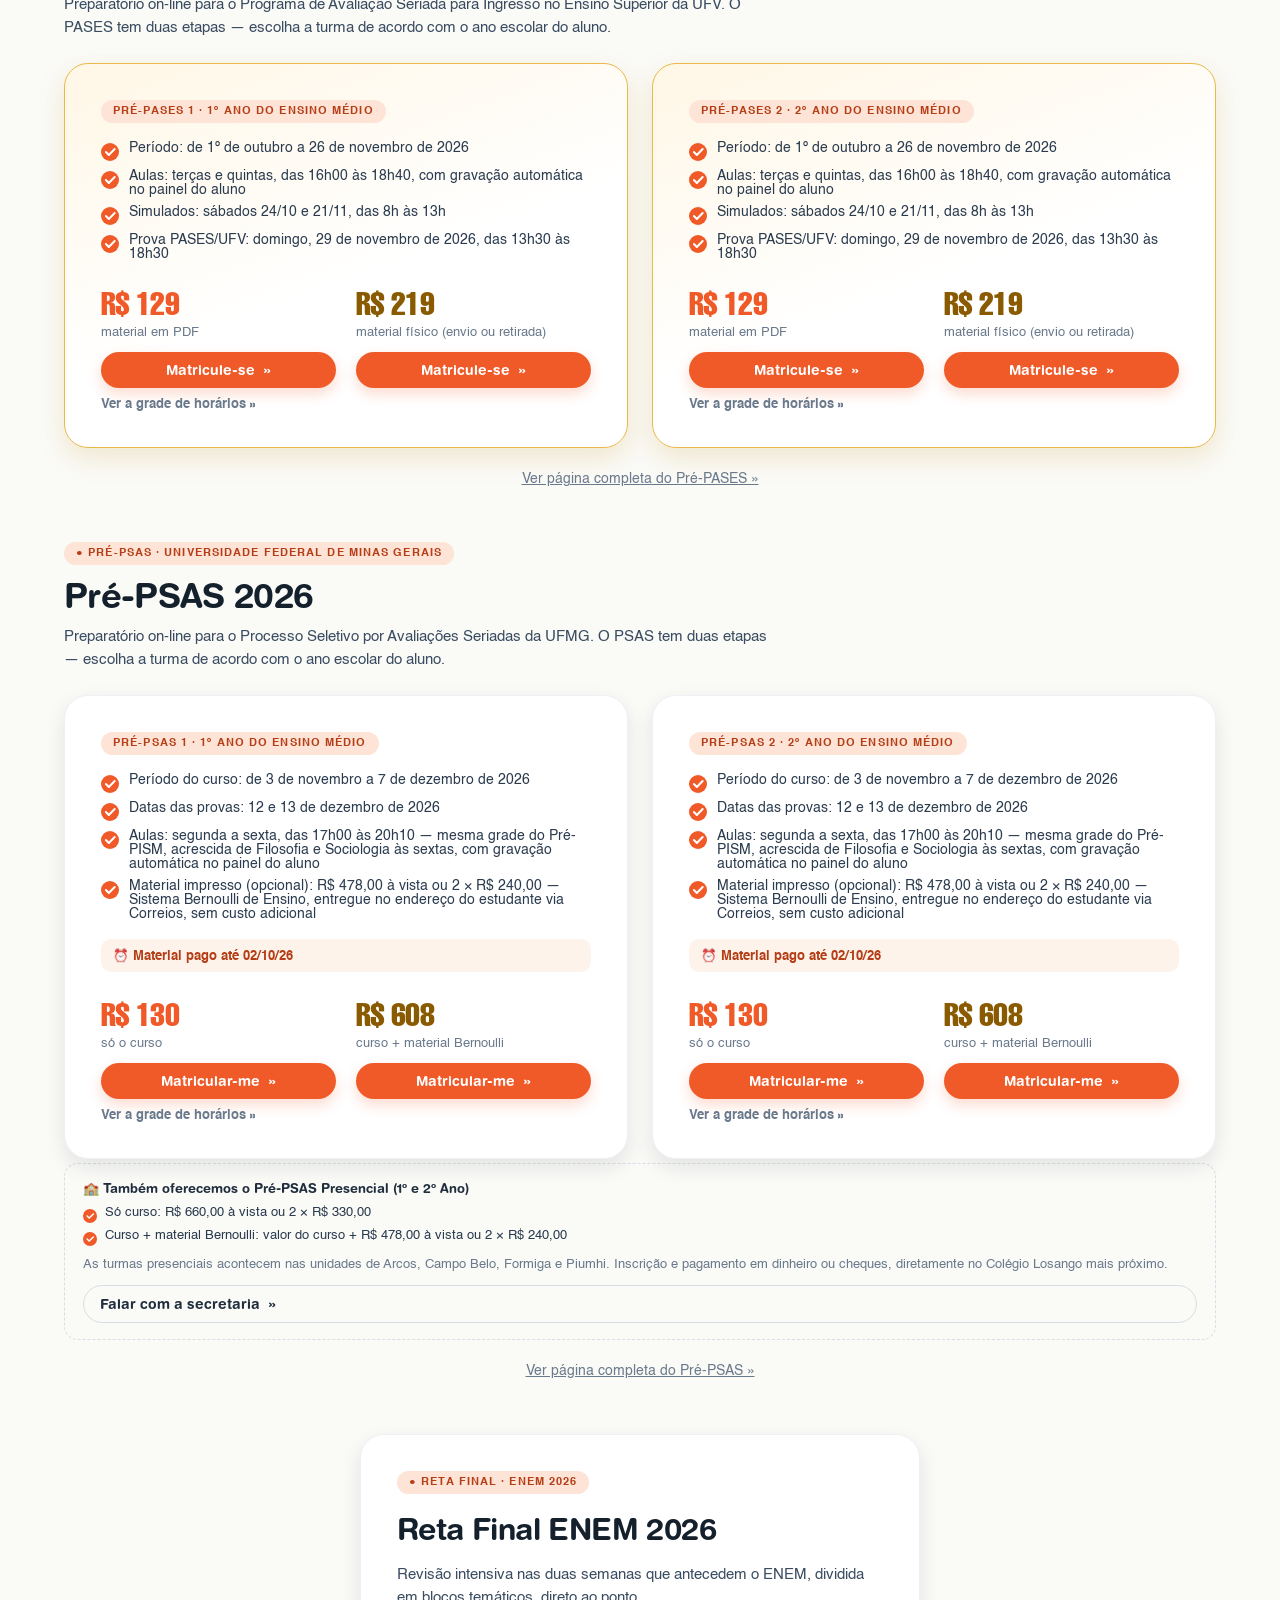
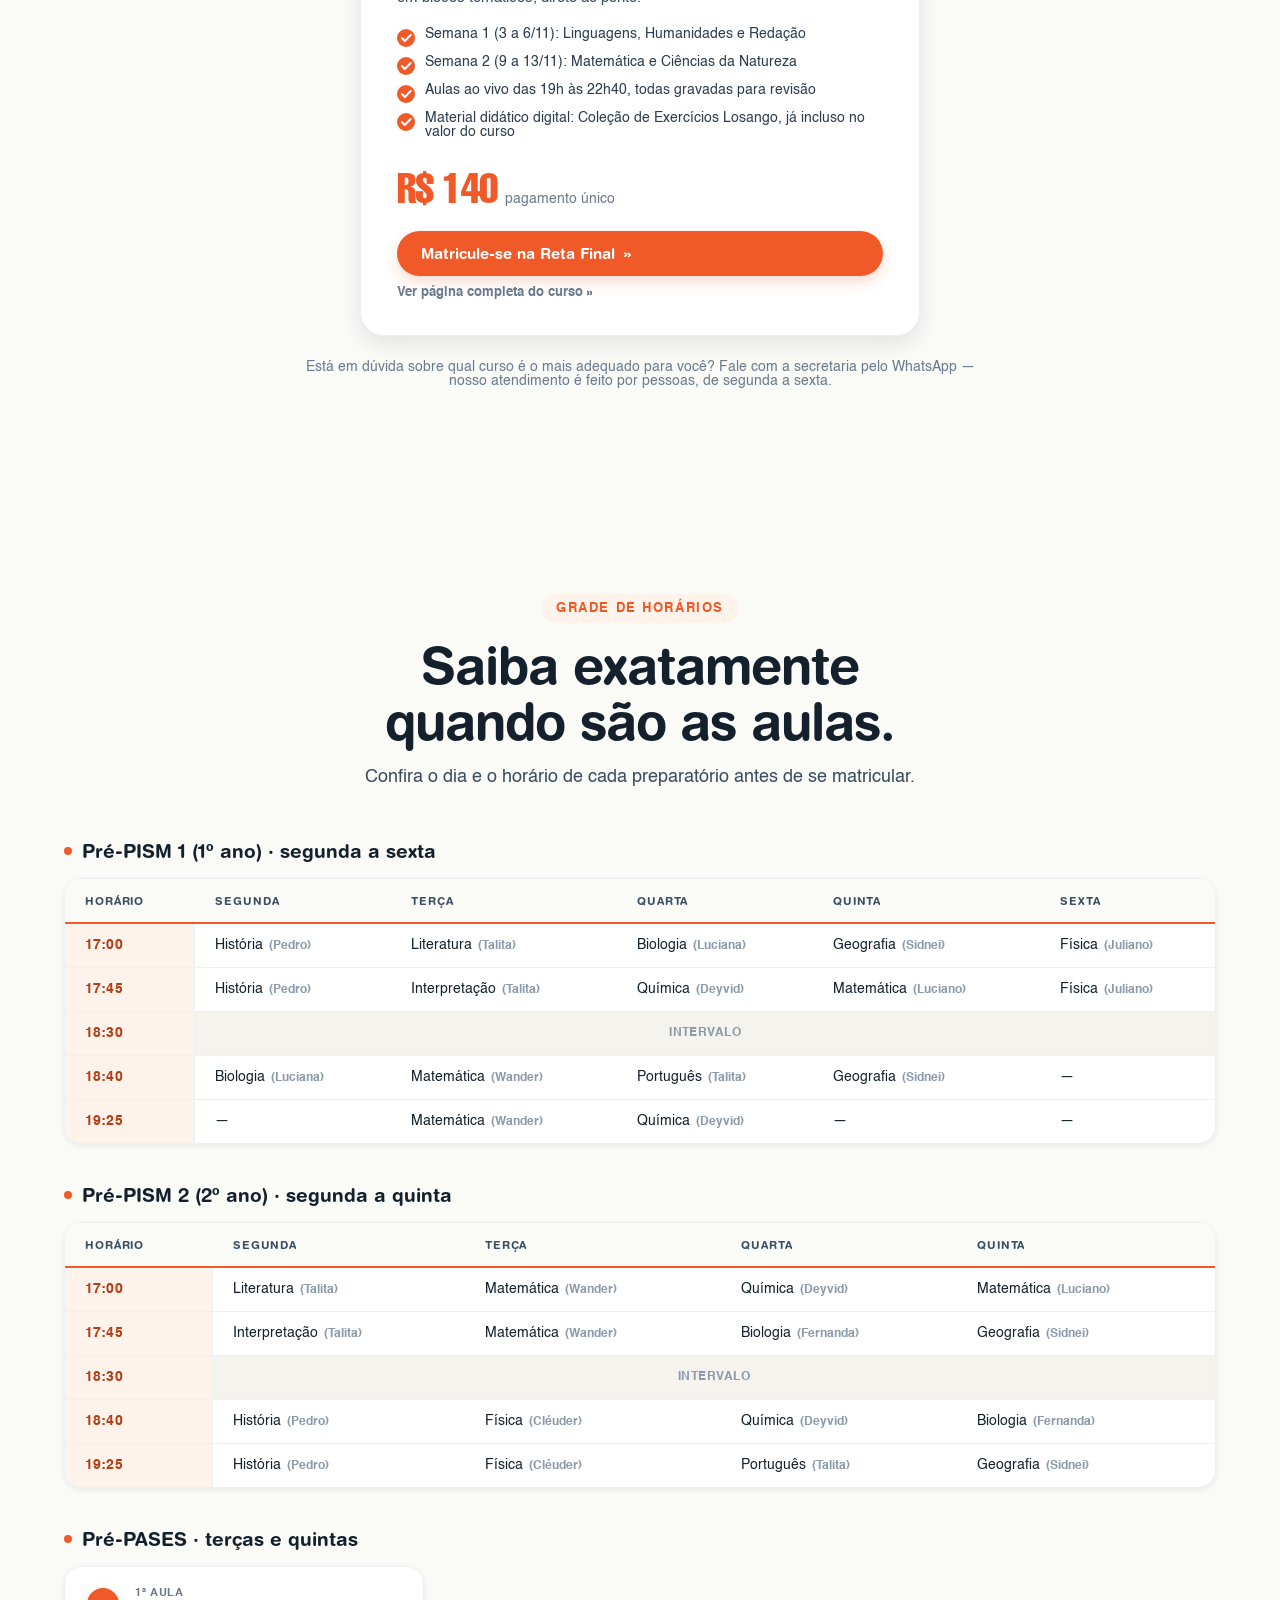
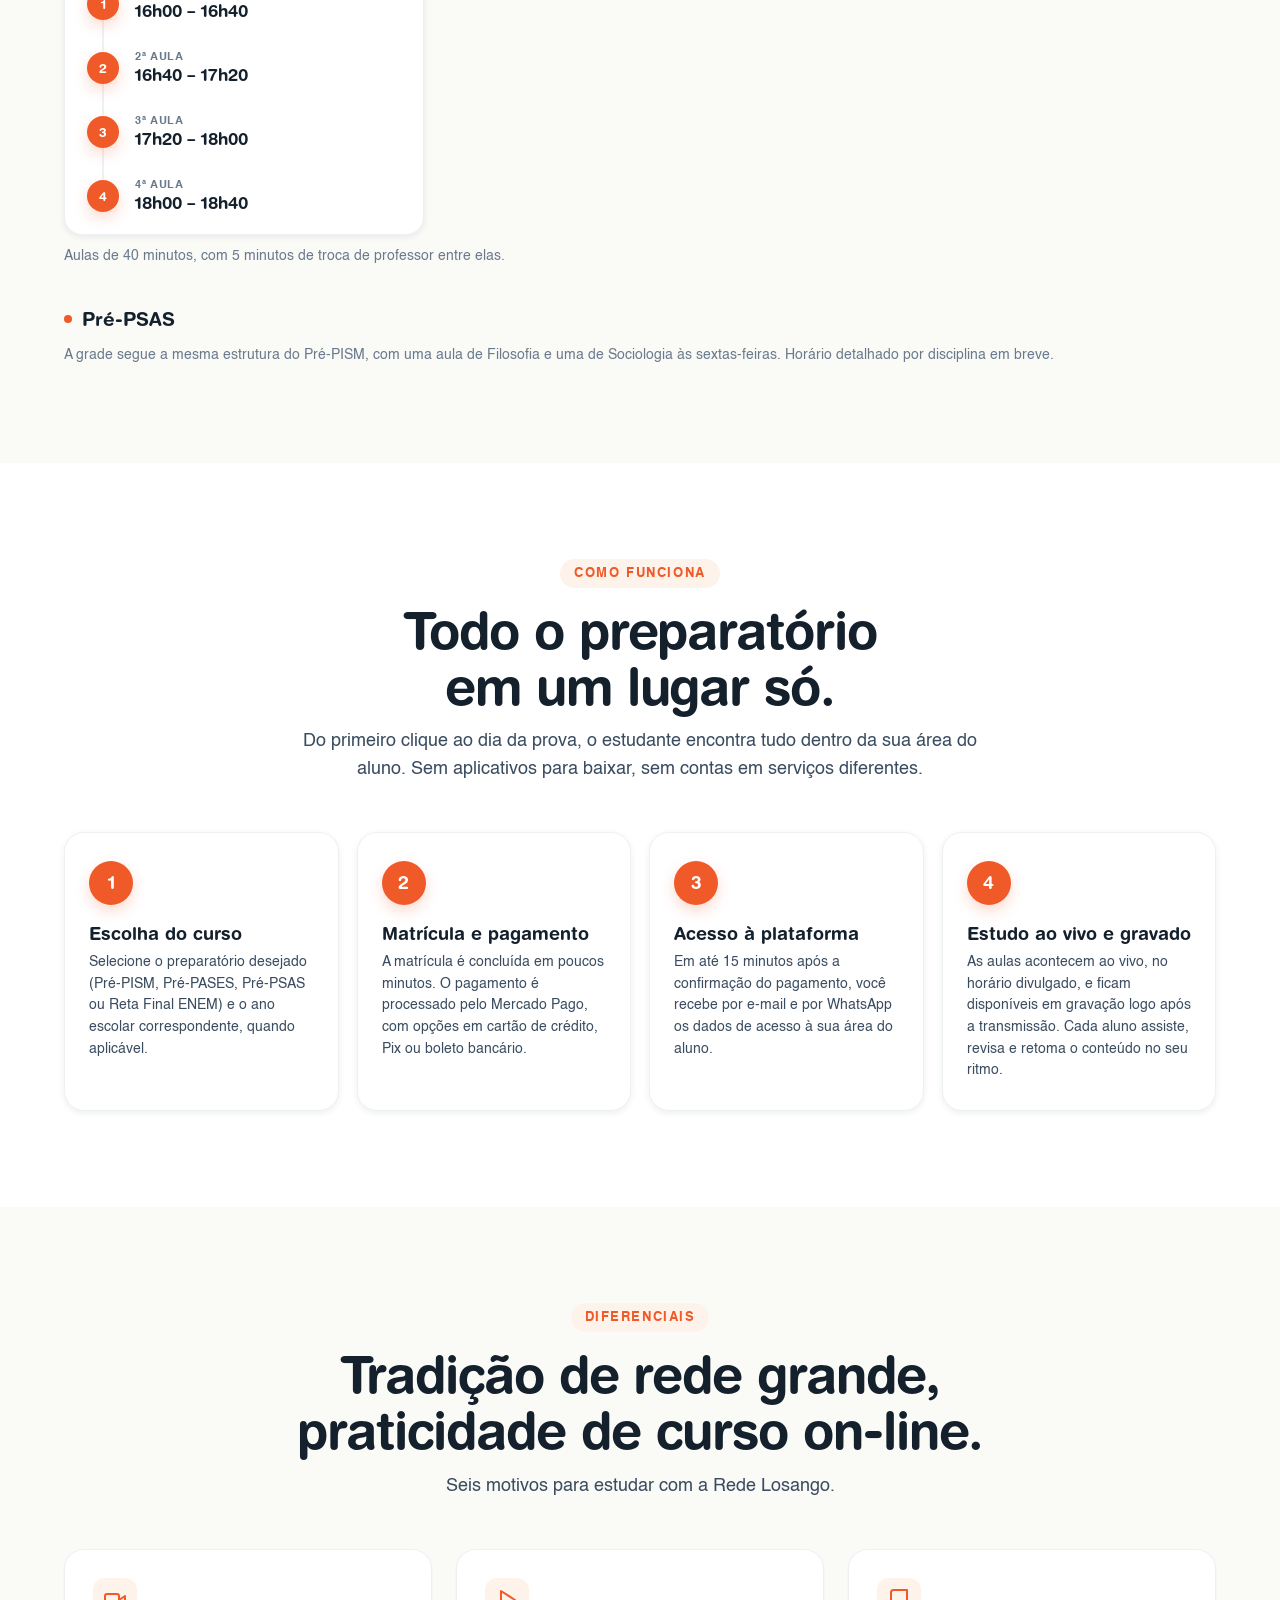
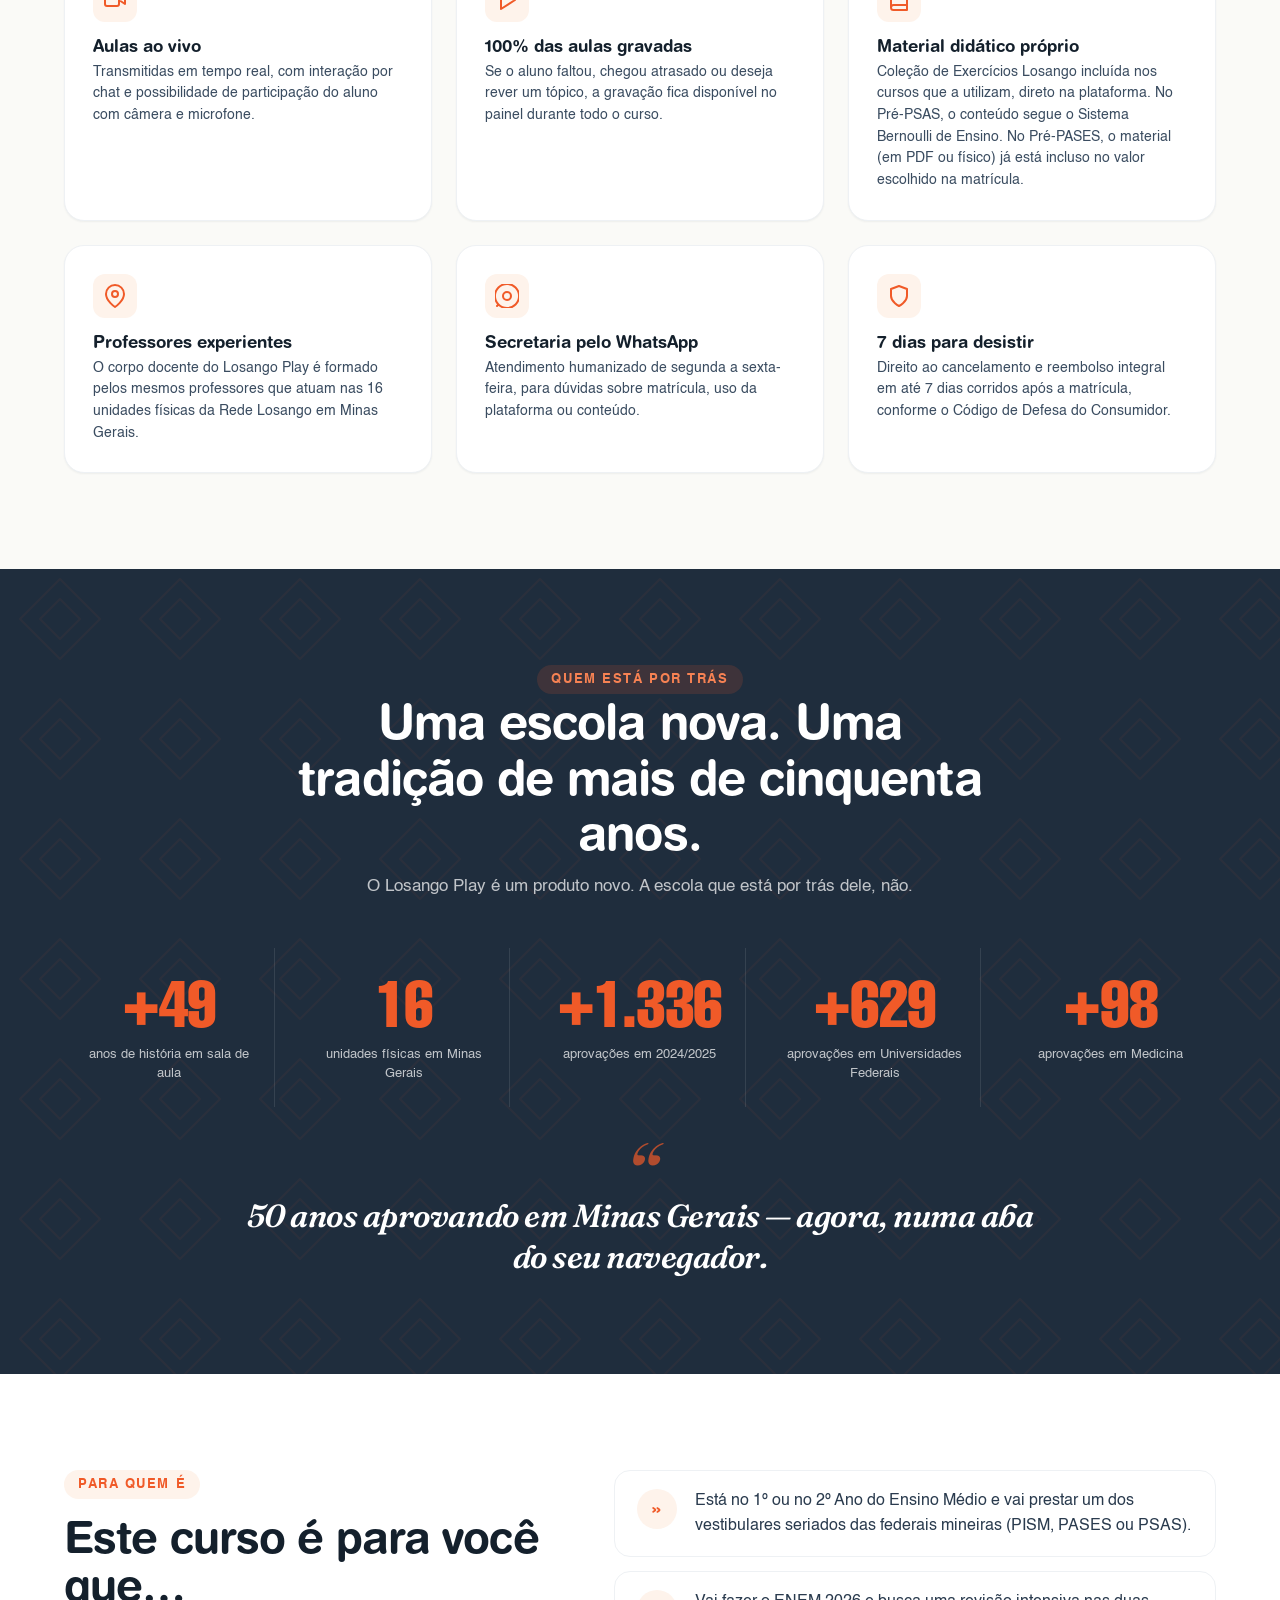
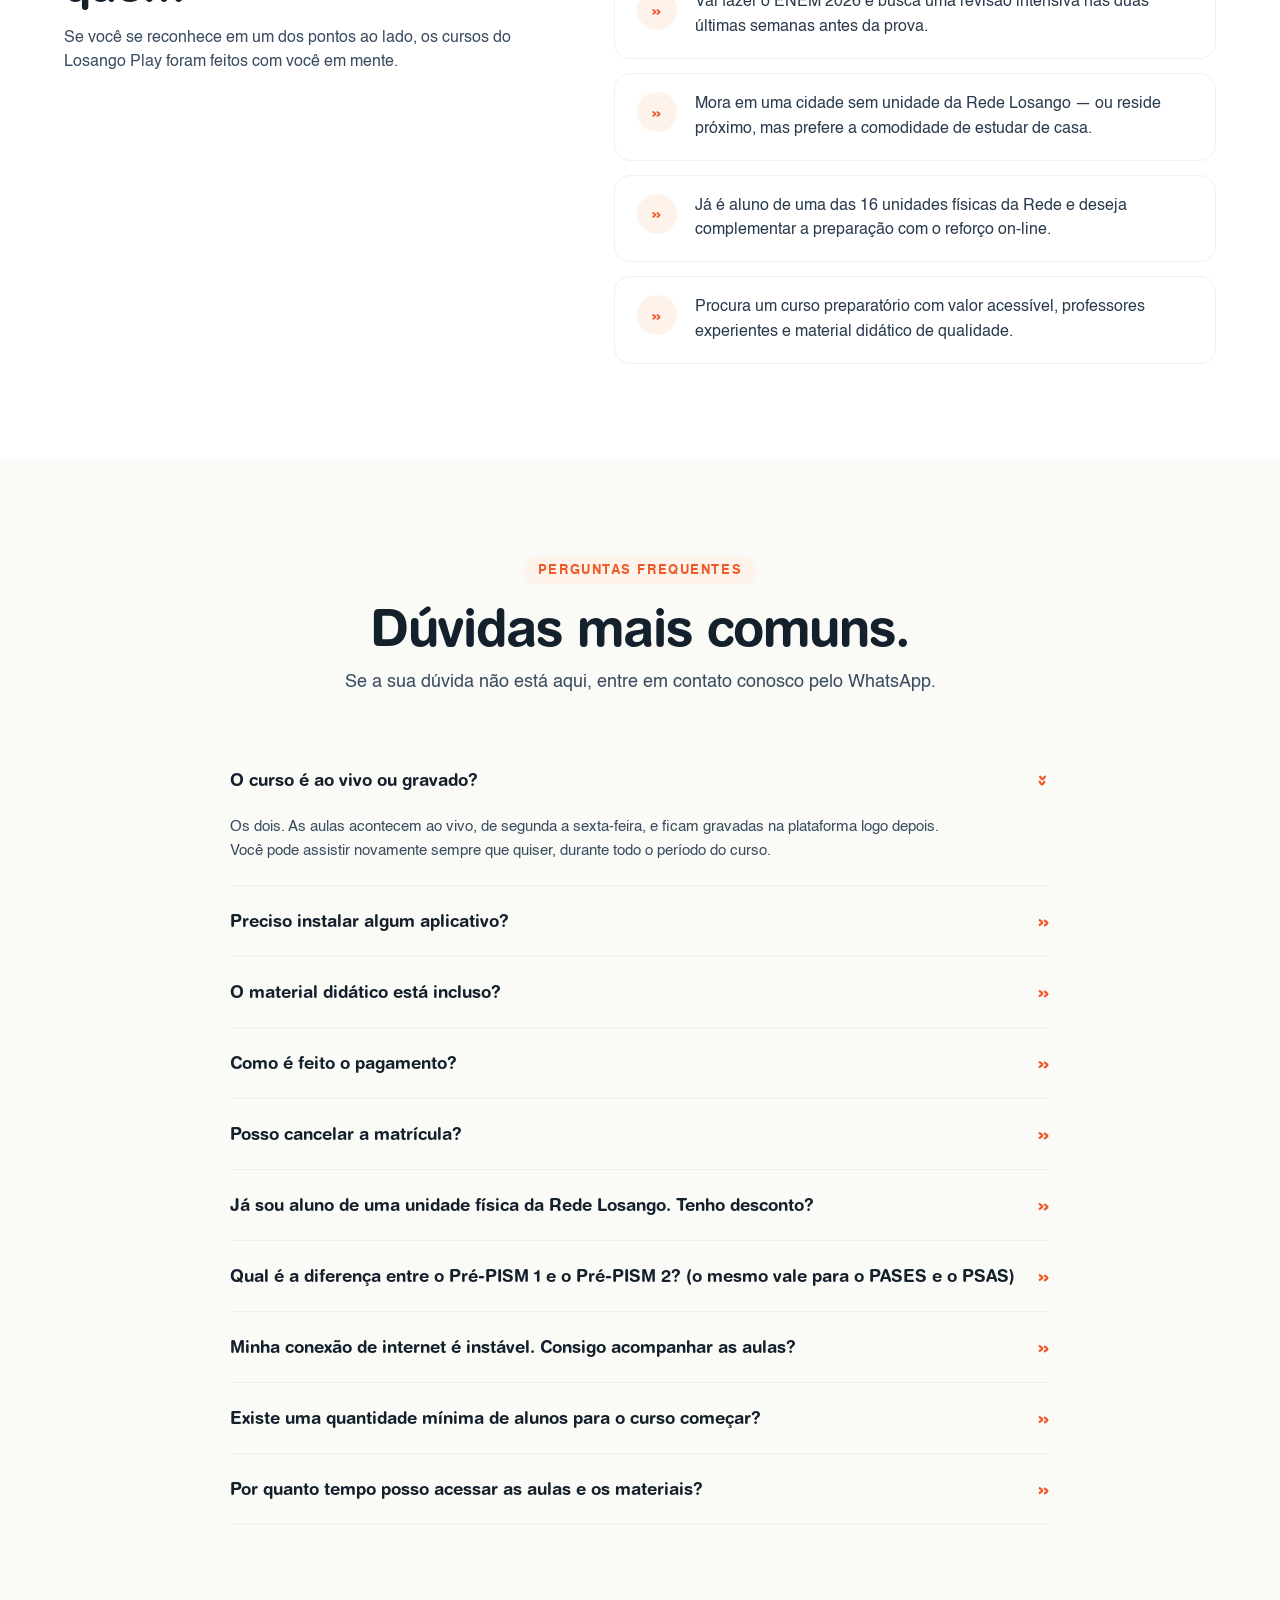
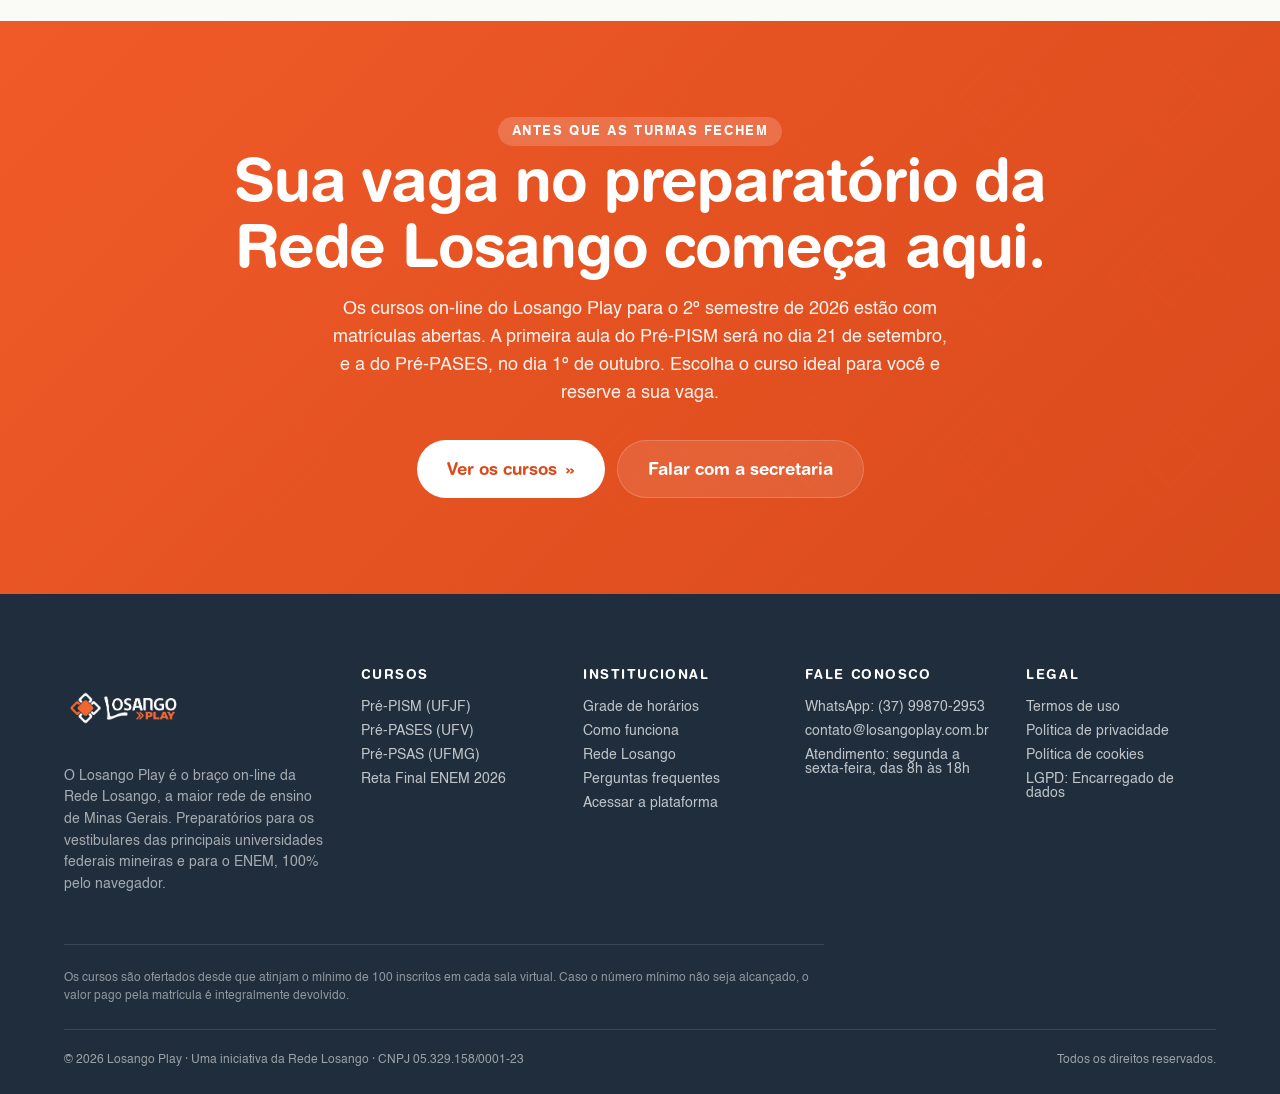
==== commit 14719940: "feat: instala Google Tag Manager (GTM-TNBBRC32) em todas as páginas Adiciona o snippet do GTM (scrip" ====
--- a/index.html
+++ b/index.html
@@ -1,6 +1,14 @@
 <!doctype html>
 <html lang="pt-BR">
 <head>
+  <!-- Google Tag Manager -->
+  <script>(function(w,d,s,l,i){w[l]=w[l]||[];w[l].push({'gtm.start':
+  new Date().getTime(),event:'gtm.js'});var f=d.getElementsByTagName(s)[0],
+  j=d.createElement(s),dl=l!='dataLayer'?'&l='+l:'';j.async=true;j.src=
+  'https://www.googletagmanager.com/gtm.js?id='+i+dl;f.parentNode.insertBefore(j,f);
+  })(window,document,'script','dataLayer','GTM-TNBBRC32');</script>
+  <!-- End Google Tag Manager -->
+
   <!-- Google tag (gtag.js) -->
   <script async src="https://www.googletagmanager.com/gtag/js?id=G-2672D8NMRX"></script>
   <script>
@@ -24,7 +32,10 @@
   <link rel="icon" href="assets/logos/losango-play-icon.png">
 </head>
 <body>
-
+<!-- Google Tag Manager (noscript) -->
+<noscript><iframe src="https://www.googletagmanager.com/ns.html?id=GTM-TNBBRC32"
+height="0" width="0" style="display:none;visibility:hidden"></iframe></noscript>
+<!-- End Google Tag Manager (noscript) -->
 <!-- ===================== NAV ===================== -->
 <nav class="nav">
   <div class="nav-inner">
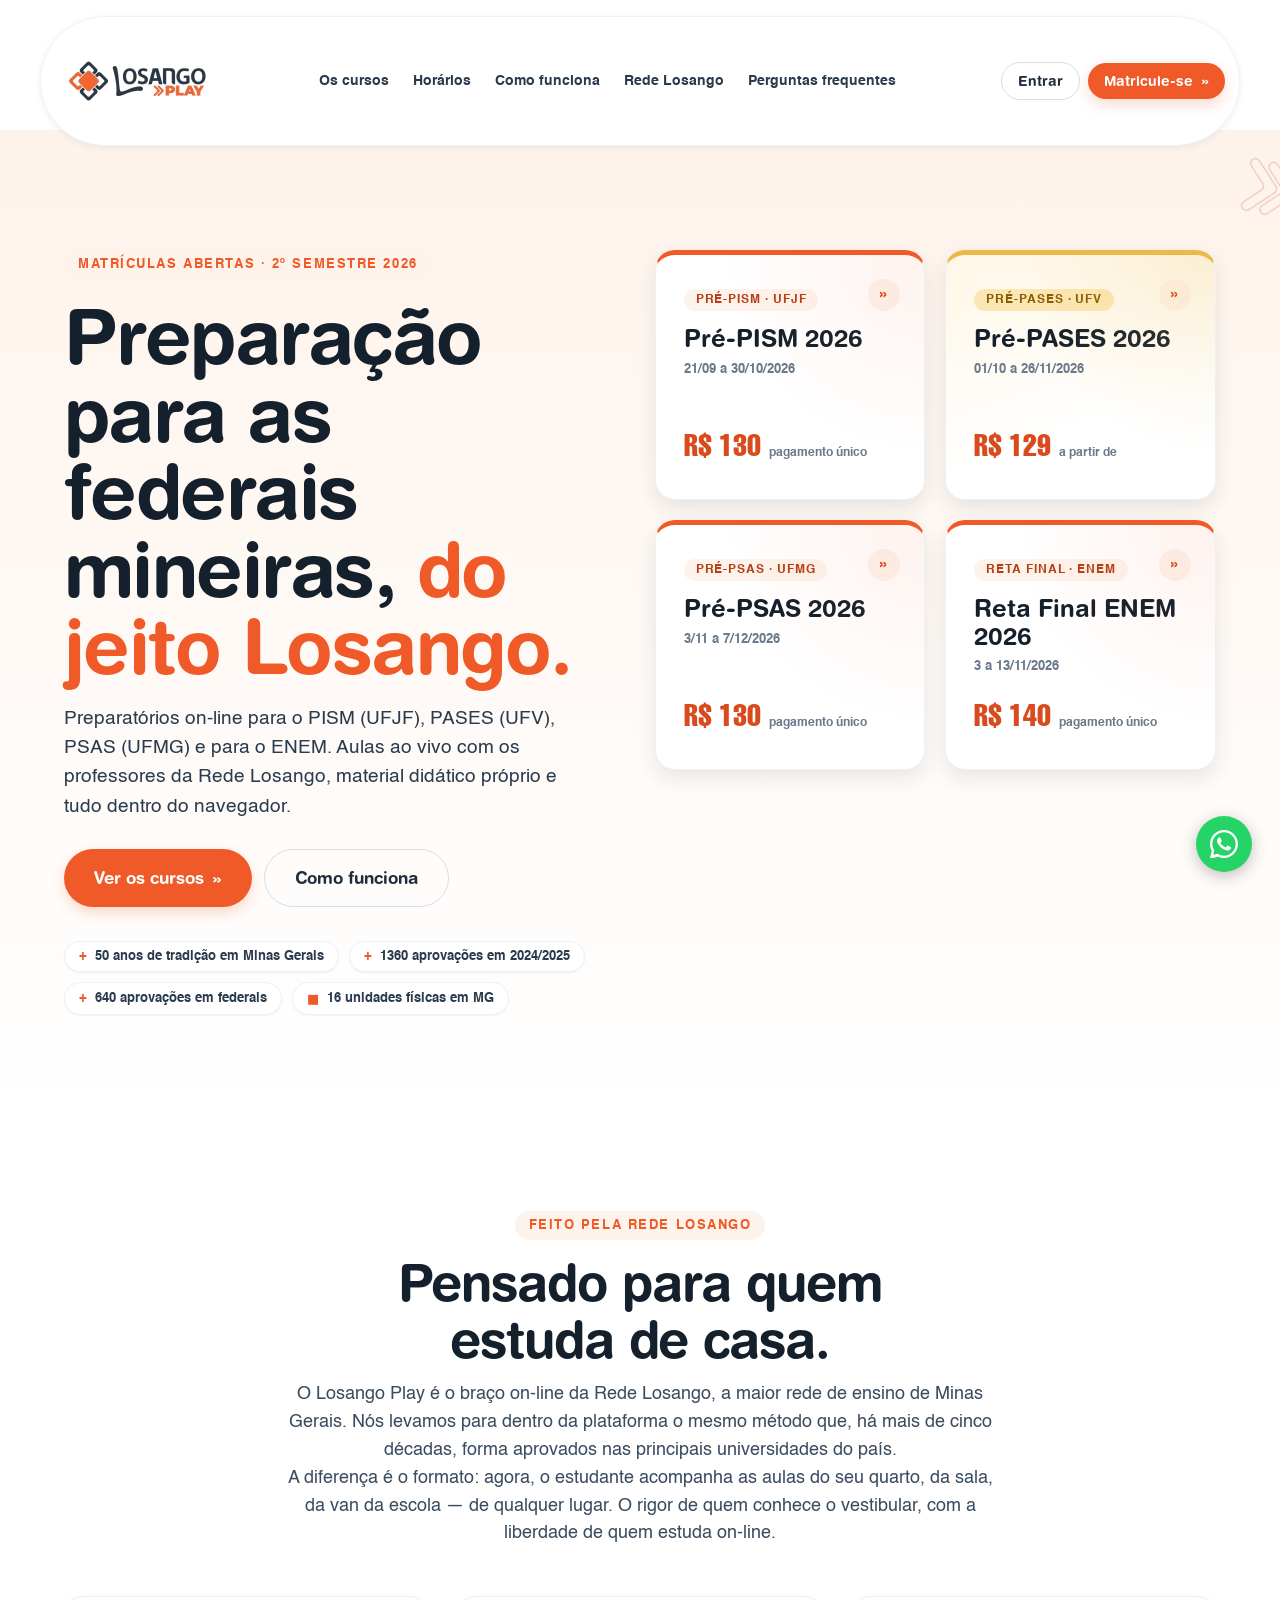
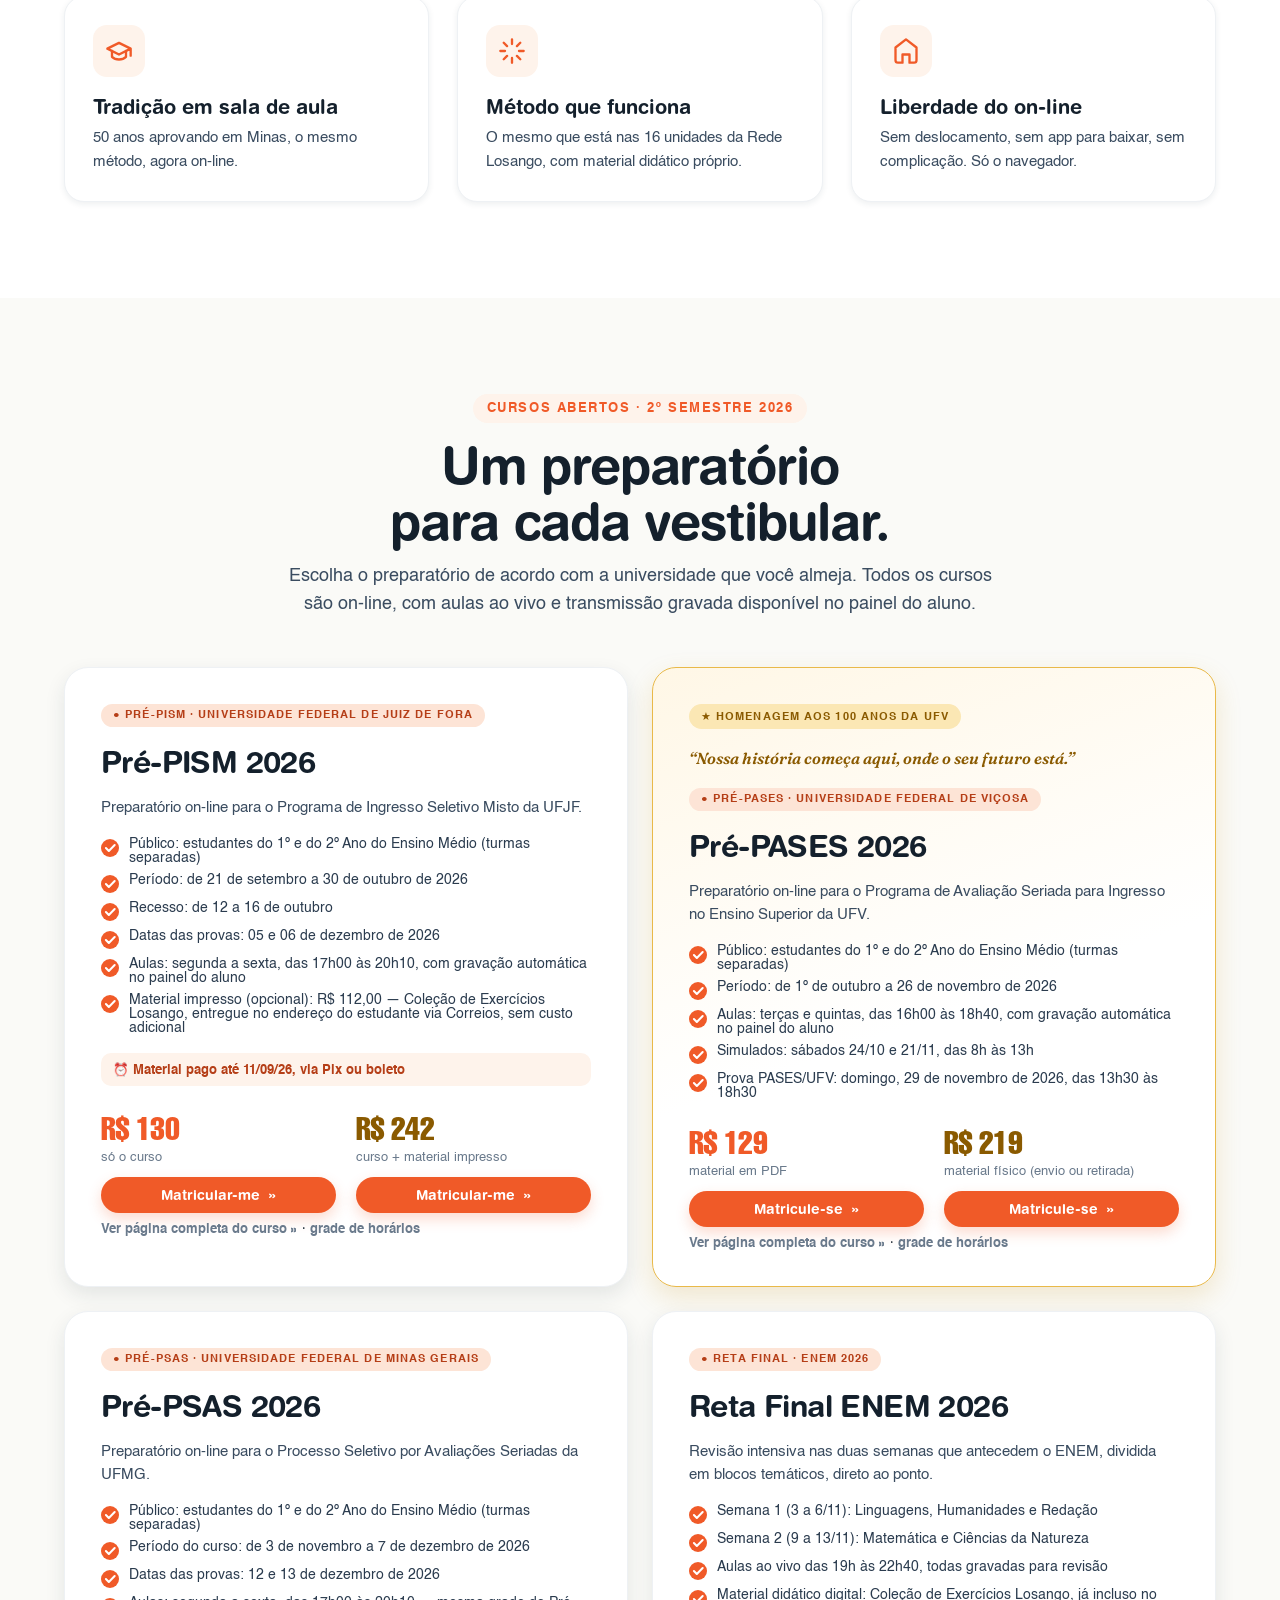
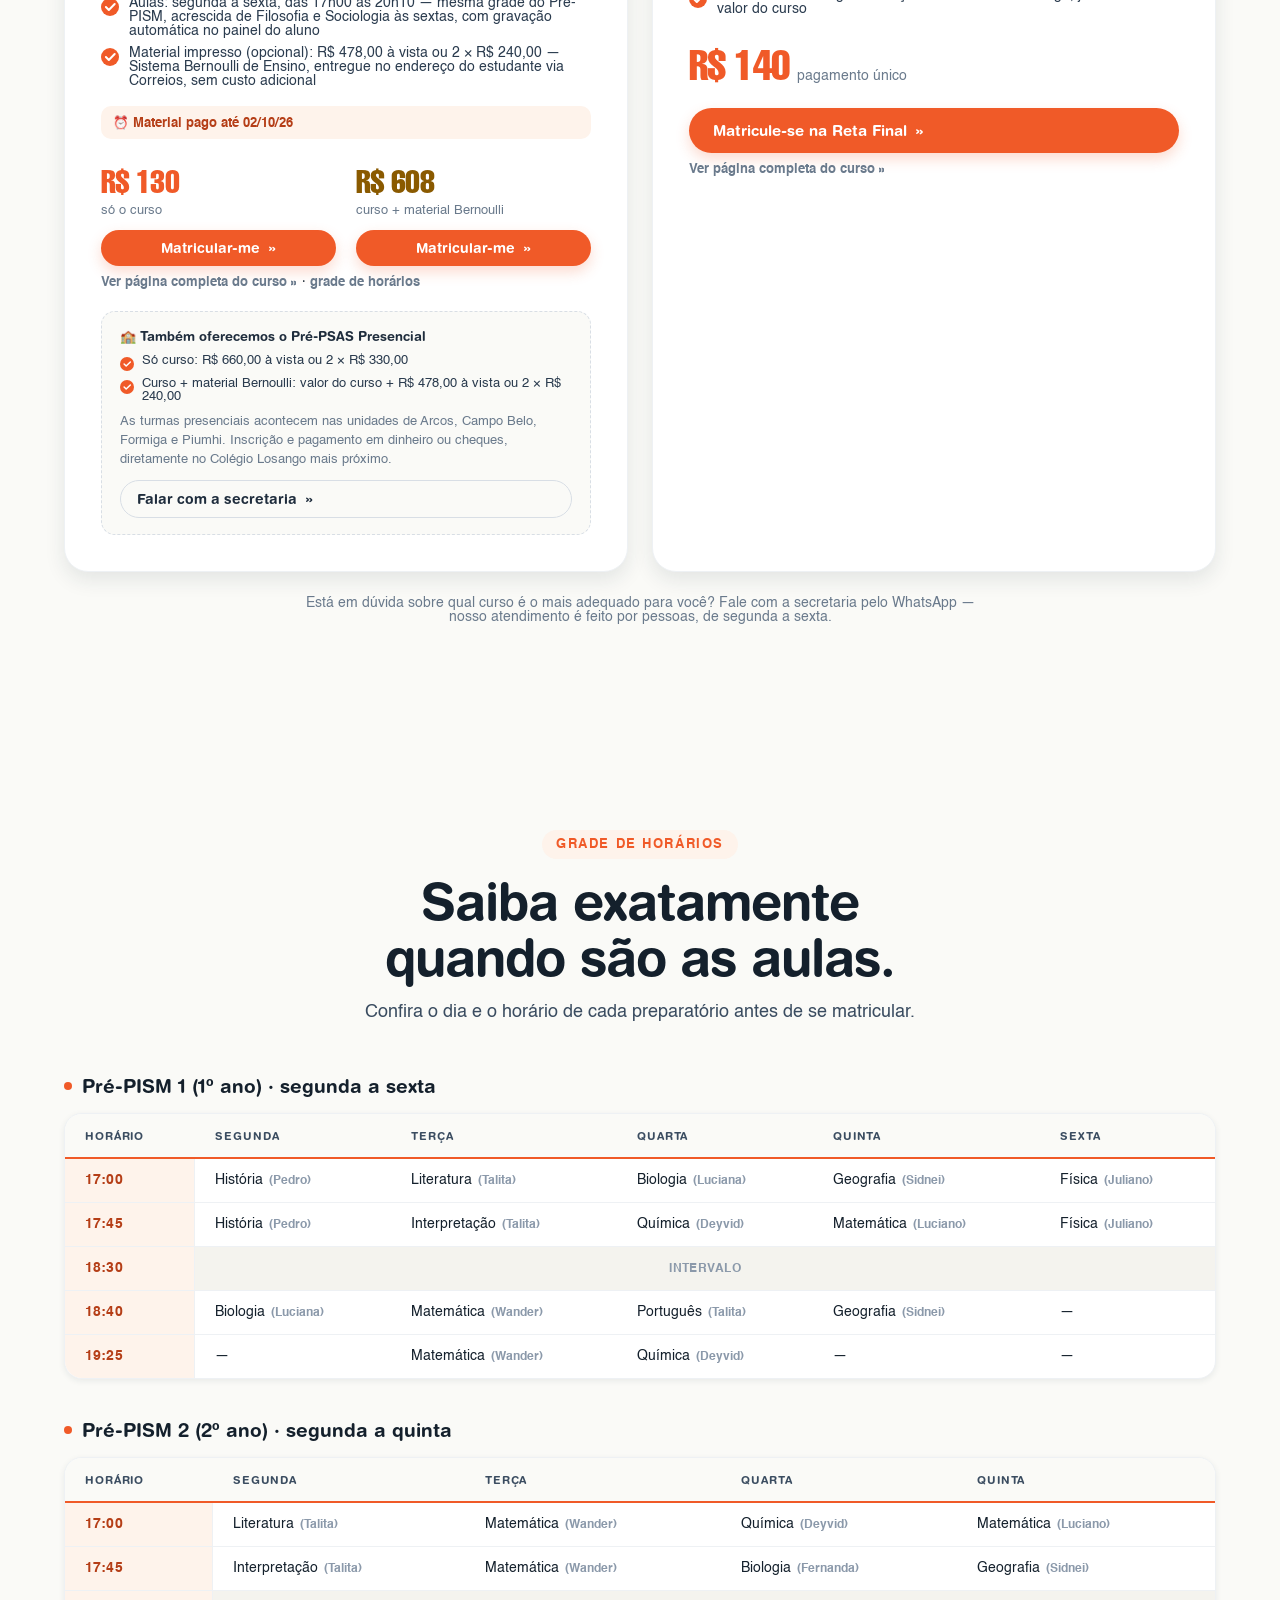
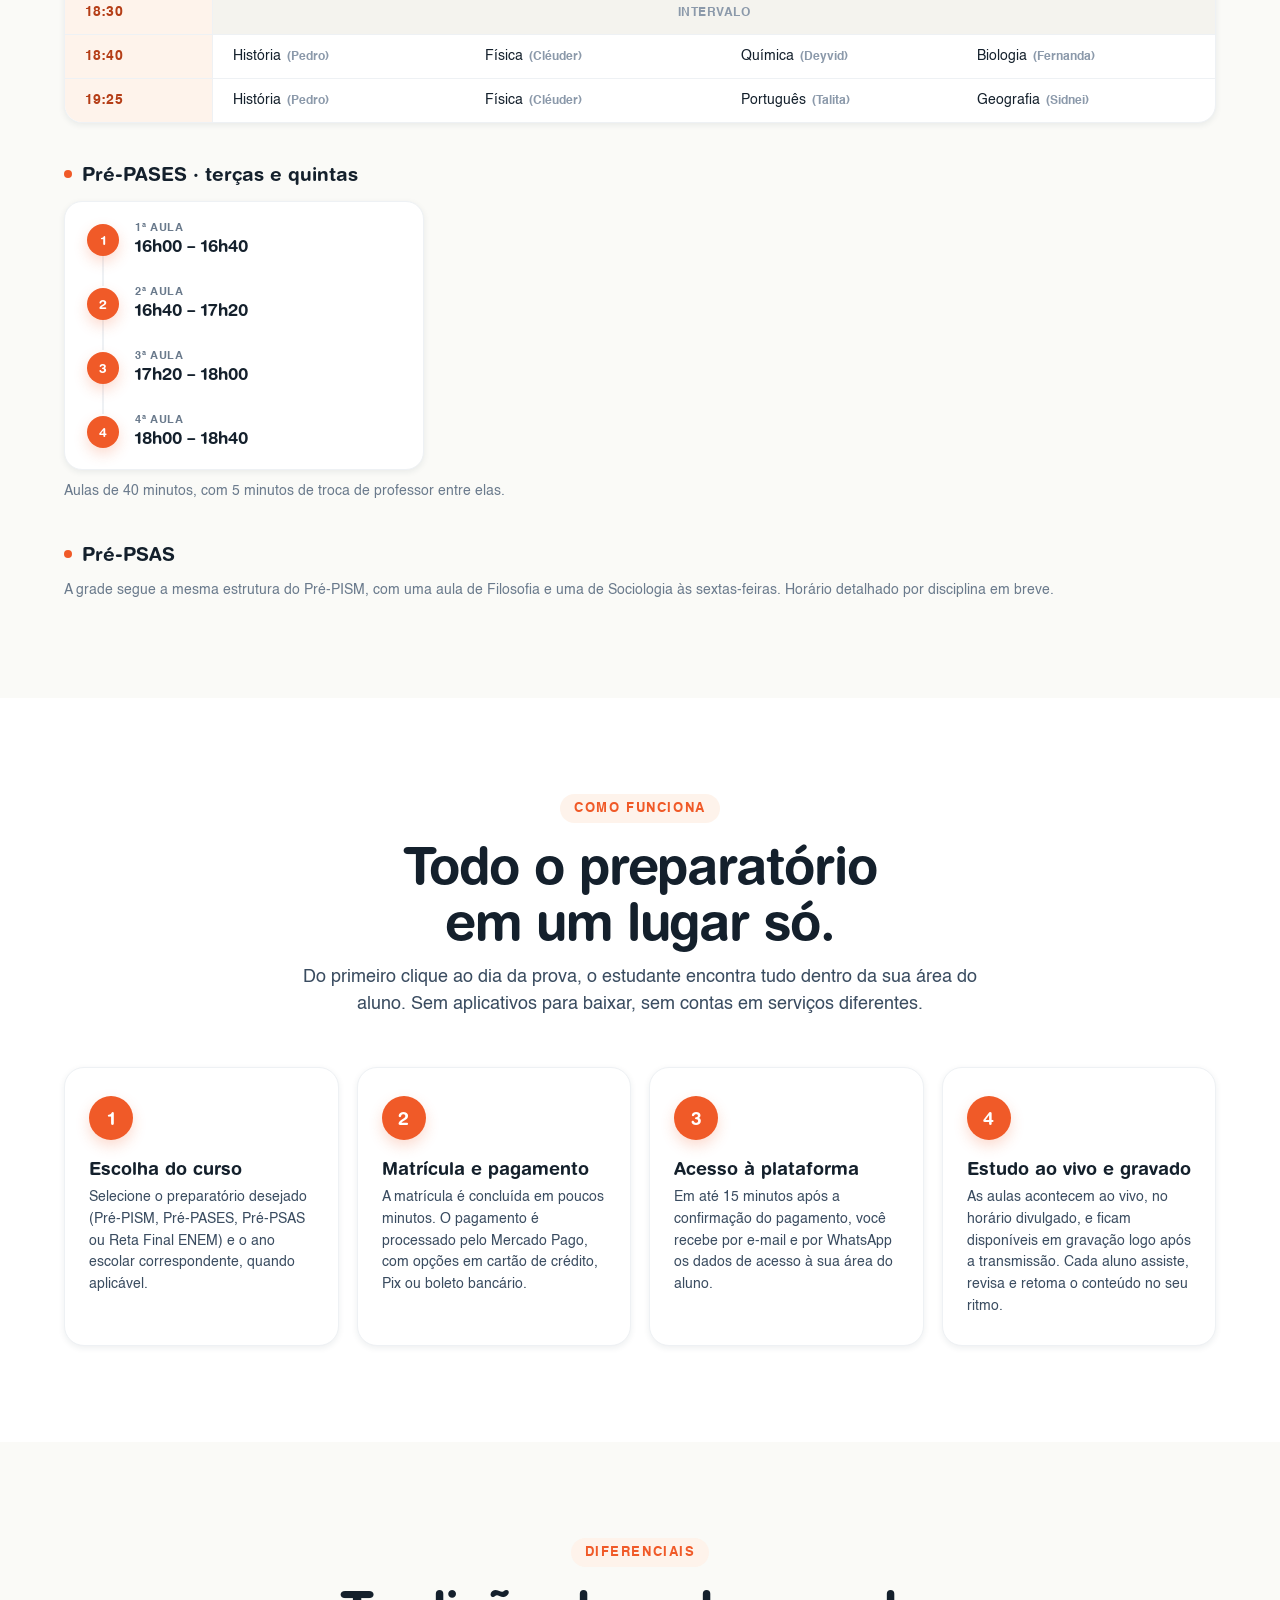
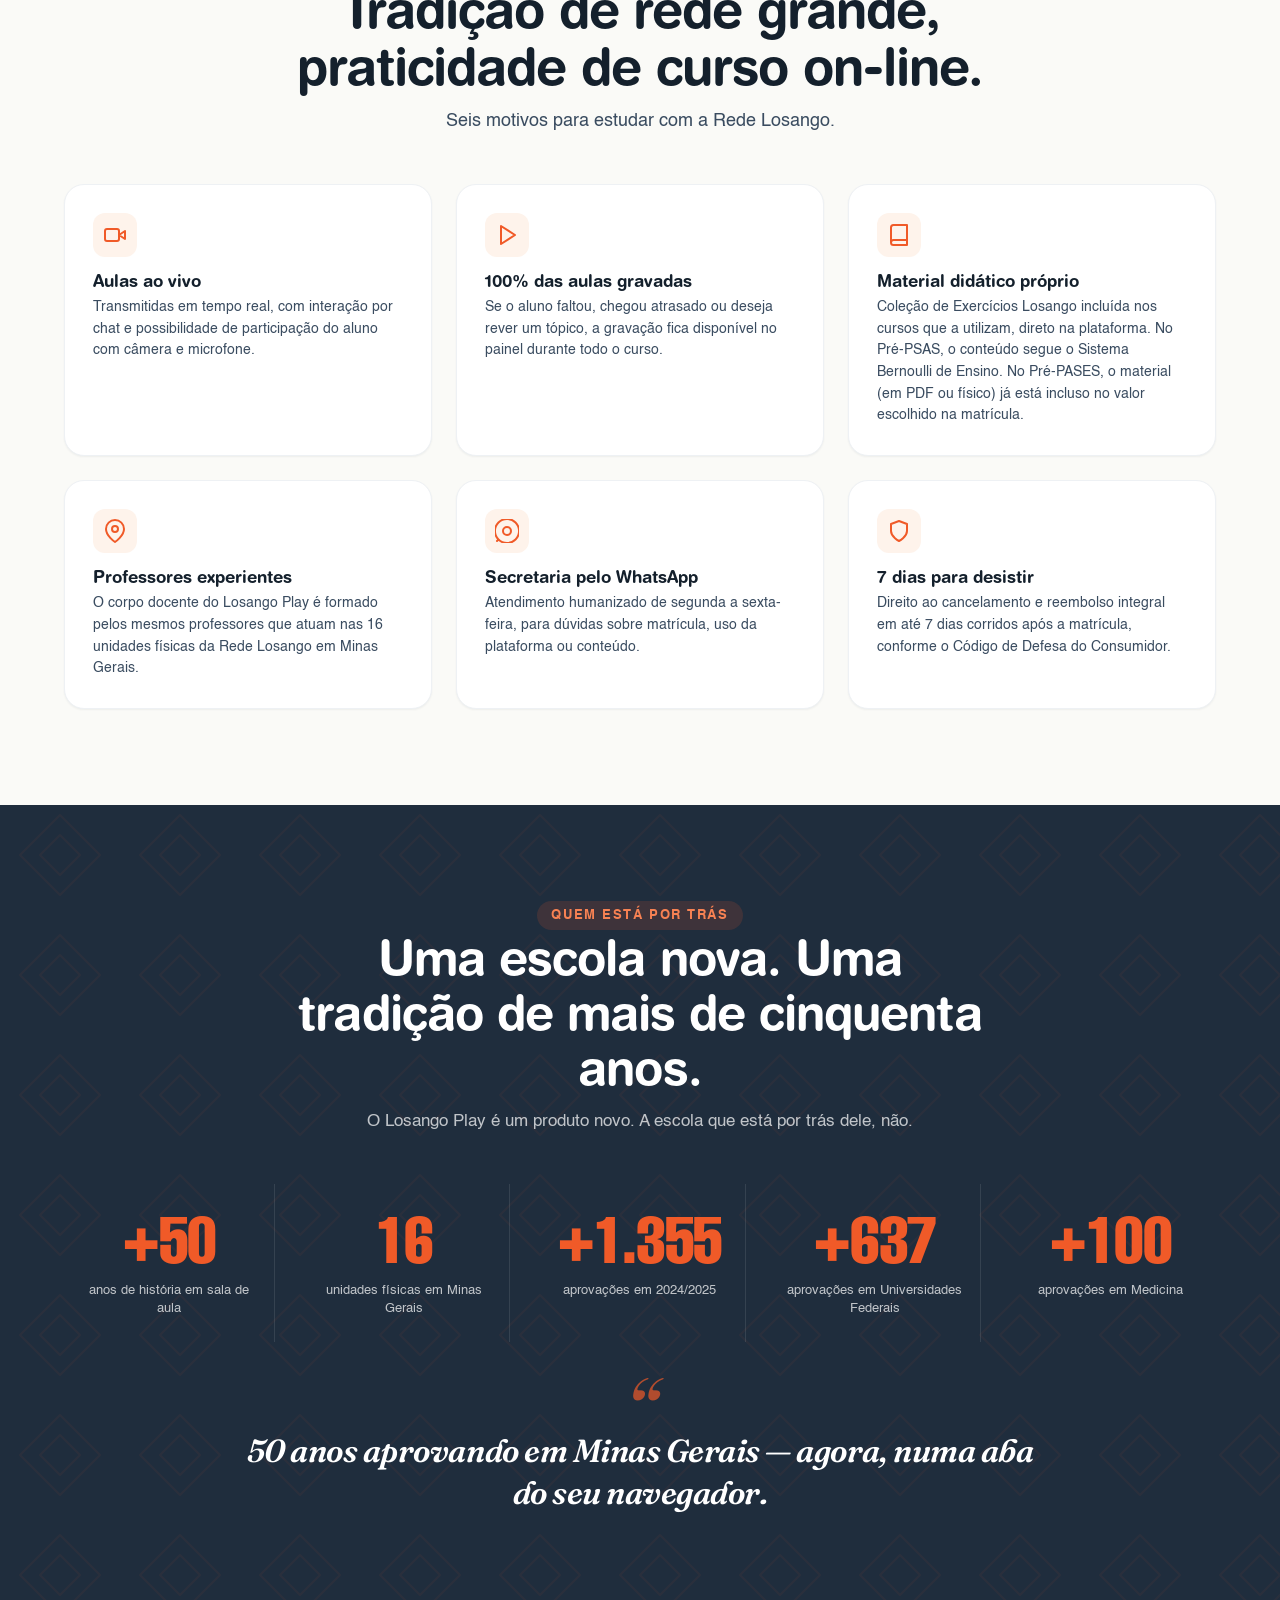
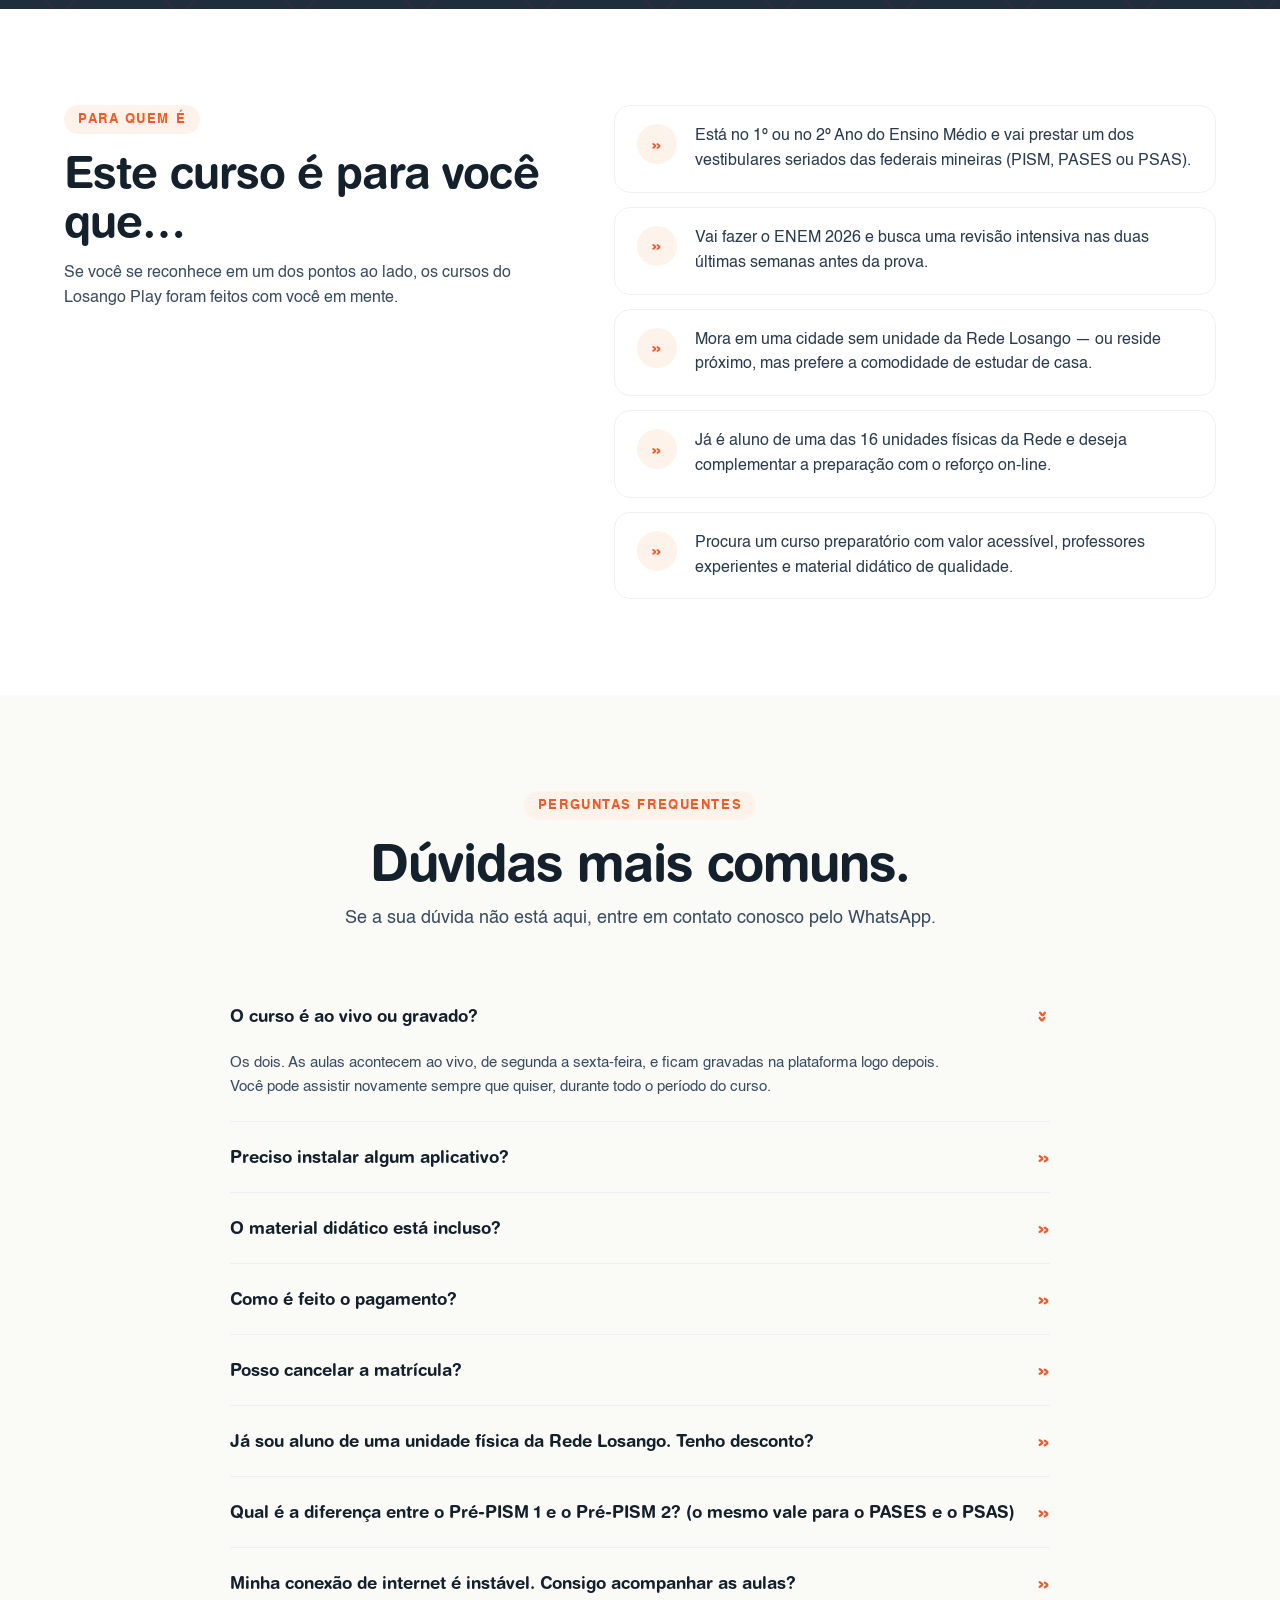
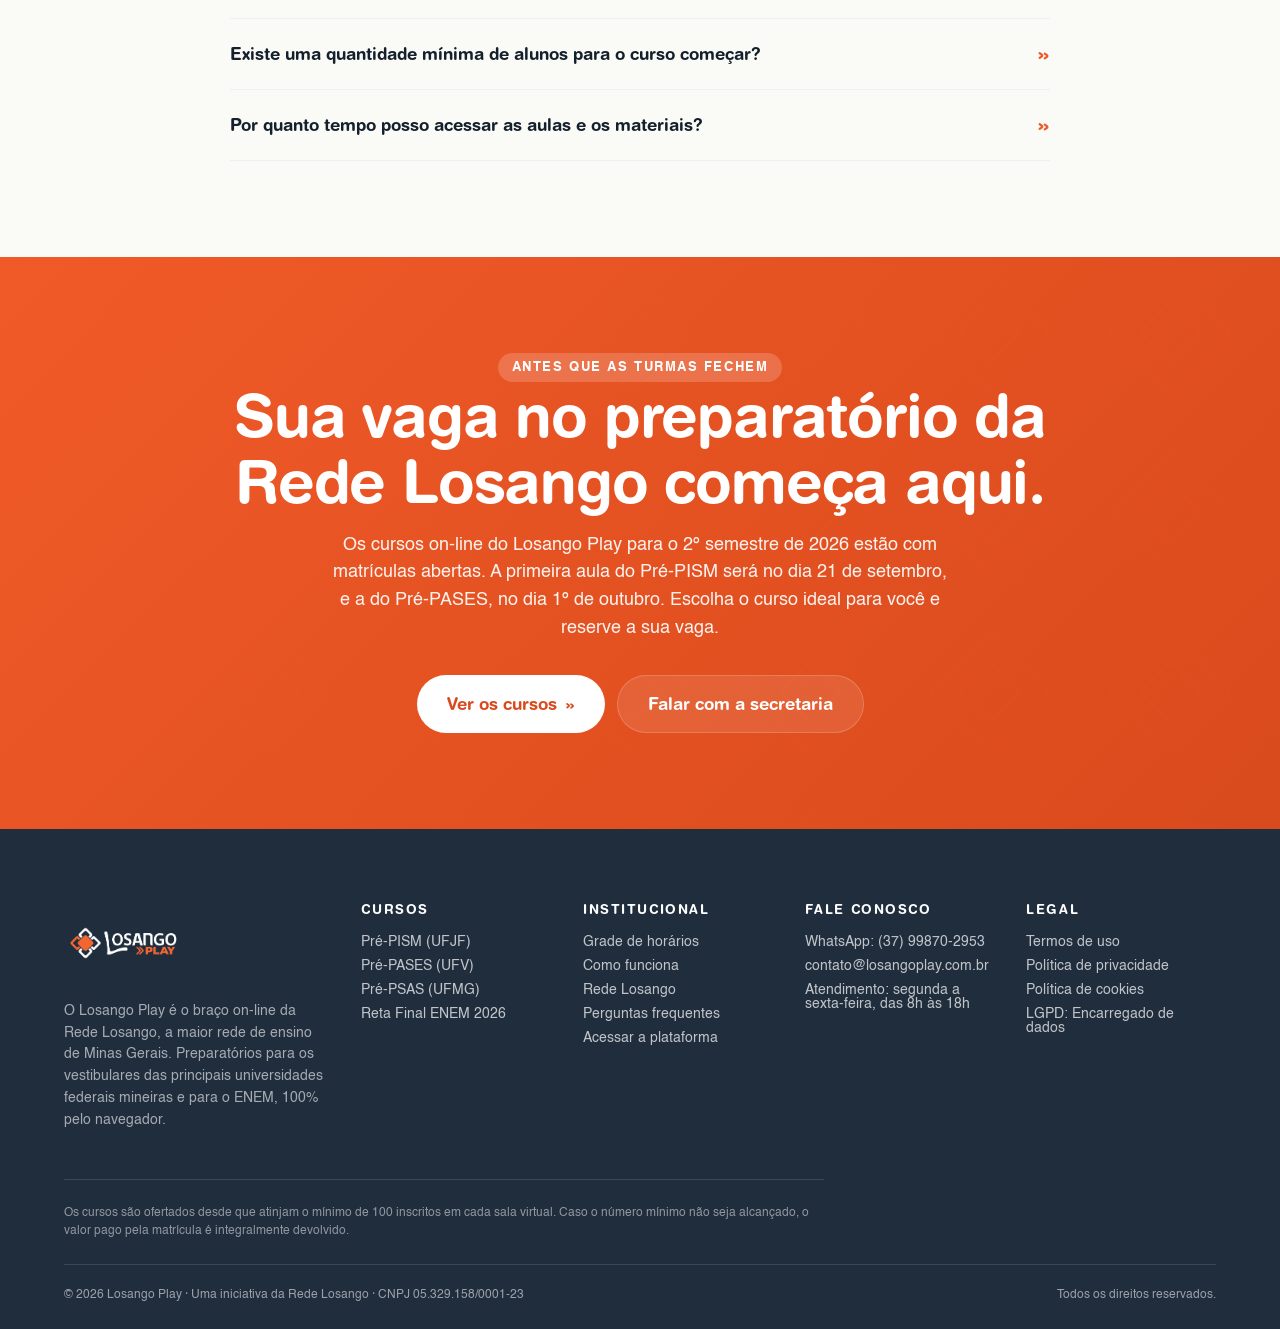
==== commit 3a6f098c: "Revert "feat: separa Turma 1 e Turma 2 em boxes distintos no PISM, PASES e PSAS" This reverts commit" ====
--- a/index.html
+++ b/index.html
@@ -158,195 +158,104 @@
       <p>Escolha o preparatório de acordo com a universidade que você almeja. Todos os cursos são on-line, com aulas ao vivo e transmissão gravada disponível no painel do aluno.</p>
     </div>
 
-    <!-- Pré-PISM -->
-    <div class="course-group" id="pre-pism">
-      <div class="course-group-head">
+    <div class="courses">
+
+      <!-- Pré-PISM -->
+      <div class="course" id="pre-pism">
         <span class="course-tag">● Pré-PISM · Universidade Federal de Juiz de Fora</span>
         <h3>Pré-PISM 2026</h3>
-        <p class="desc">Preparatório on-line para o Programa de Ingresso Seletivo Misto da UFJF. O PISM tem duas etapas — escolha a turma de acordo com o ano escolar do aluno.</p>
-      </div>
-      <div class="course-group-grid">
-        <div class="course">
-          <span class="course-tag course-tag-turma">Pré-PISM 1 · 1º Ano do Ensino Médio</span>
-          <h3>Pré-PISM 1</h3>
-          <ul>
-            <li>Período: de 21 de setembro a 30 de outubro de 2026</li>
-            <li>Recesso: de 12 a 16 de outubro</li>
-            <li>Datas das provas: 05 e 06 de dezembro de 2026</li>
-            <li>Aulas: segunda a sexta, das 17h00 às 20h10, com gravação automática no painel do aluno</li>
-            <li>Material impresso (opcional): R$ 112,00 — Coleção de Exercícios Losango, entregue no endereço do estudante via Correios, sem custo adicional</li>
-          </ul>
-          <p class="course-sales-note">⏰ Material pago até 11/09/26, via Pix ou boleto</p>
-          <div class="price-options">
-            <div class="price-option">
-              <span class="price-option-val">R$ 130</span>
-              <span class="price-option-label">só o curso</span>
-              <a class="btn btn-primary btn-sm" href="https://payments.losangoplay.com.br/auth?product=pre-pism-2026" target="_blank" rel="noopener">Matricular-me <span class="chev">»</span></a>
-            </div>
-            <div class="price-option price-option-alt">
-              <span class="price-option-val">R$ 242</span>
-              <span class="price-option-label">curso + material impresso</span>
-              <a class="btn btn-primary btn-sm" href="https://payments.losangoplay.com.br/auth?product=pre-pism-2026-material" target="_blank" rel="noopener">Matricular-me <span class="chev">»</span></a>
-            </div>
+        <p class="desc">Preparatório on-line para o Programa de Ingresso Seletivo Misto da UFJF.</p>
+        <ul>
+          <li>Público: estudantes do 1º e do 2º Ano do Ensino Médio (turmas separadas)</li>
+          <li>Período: de 21 de setembro a 30 de outubro de 2026</li>
+          <li>Recesso: de 12 a 16 de outubro</li>
+          <li>Datas das provas: 05 e 06 de dezembro de 2026</li>
+          <li>Aulas: segunda a sexta, das 17h00 às 20h10, com gravação automática no painel do aluno</li>
+          <li>Material impresso (opcional): R$ 112,00 — Coleção de Exercícios Losango, entregue no endereço do estudante via Correios, sem custo adicional</li>
+        </ul>
+        <p class="course-sales-note">⏰ Material pago até 11/09/26, via Pix ou boleto</p>
+        <div class="price-options">
+          <div class="price-option">
+            <span class="price-option-val">R$ 130</span>
+            <span class="price-option-label">só o curso</span>
+            <a class="btn btn-primary btn-sm" href="https://payments.losangoplay.com.br/auth?product=pre-pism-2026" target="_blank" rel="noopener">Matricular-me <span class="chev">»</span></a>
           </div>
-          <p class="course-schedule-link"><a href="#horario-pism-1">Ver a grade de horários »</a></p>
-        </div>
-        <div class="course">
-          <span class="course-tag course-tag-turma">Pré-PISM 2 · 2º Ano do Ensino Médio</span>
-          <h3>Pré-PISM 2</h3>
-          <ul>
-            <li>Período: de 21 de setembro a 30 de outubro de 2026</li>
-            <li>Recesso: de 12 a 16 de outubro</li>
-            <li>Datas das provas: 05 e 06 de dezembro de 2026</li>
-            <li>Aulas: segunda a quinta, das 17h00 às 20h10, com gravação automática no painel do aluno</li>
-            <li>Material impresso (opcional): R$ 112,00 — Coleção de Exercícios Losango, entregue no endereço do estudante via Correios, sem custo adicional</li>
-          </ul>
-          <p class="course-sales-note">⏰ Material pago até 11/09/26, via Pix ou boleto</p>
-          <div class="price-options">
-            <div class="price-option">
-              <span class="price-option-val">R$ 130</span>
-              <span class="price-option-label">só o curso</span>
-              <a class="btn btn-primary btn-sm" href="https://payments.losangoplay.com.br/auth?product=pre-pism-2026" target="_blank" rel="noopener">Matricular-me <span class="chev">»</span></a>
-            </div>
-            <div class="price-option price-option-alt">
-              <span class="price-option-val">R$ 242</span>
-              <span class="price-option-label">curso + material impresso</span>
-              <a class="btn btn-primary btn-sm" href="https://payments.losangoplay.com.br/auth?product=pre-pism-2026-material" target="_blank" rel="noopener">Matricular-me <span class="chev">»</span></a>
-            </div>
+          <div class="price-option price-option-alt">
+            <span class="price-option-val">R$ 242</span>
+            <span class="price-option-label">curso + material impresso</span>
+            <a class="btn btn-primary btn-sm" href="https://payments.losangoplay.com.br/auth?product=pre-pism-2026-material" target="_blank" rel="noopener">Matricular-me <span class="chev">»</span></a>
           </div>
-          <p class="course-schedule-link"><a href="#horario-pism-2">Ver a grade de horários »</a></p>
-        </div>
-      </div>
-      <p class="courses-note"><a href="pre-pism.html">Ver página completa do Pré-PISM »</a></p>
-    </div>
-
-    <!-- Pré-PASES · 100 anos UFV -->
-    <div class="course-group" id="pre-pases">
-      <div class="course-group-head">
+        </div>
+        <p class="course-schedule-link"><a href="pre-pism.html">Ver página completa do curso »</a> · <a href="#horarios">grade de horários</a></p>
+      </div>
+
+      <!-- Pré-PASES · 100 anos UFV -->
+      <div class="course course-anniversary" id="pre-pases">
         <span class="course-tag course-tag-anniversary">★ Homenagem aos 100 anos da UFV</span>
         <blockquote class="course-quote">“Nossa história começa aqui, onde o seu futuro está.”</blockquote>
         <span class="course-tag">● Pré-PASES · Universidade Federal de Viçosa</span>
         <h3>Pré-PASES 2026</h3>
-        <p class="desc">Preparatório on-line para o Programa de Avaliação Seriada para Ingresso no Ensino Superior da UFV. O PASES tem duas etapas — escolha a turma de acordo com o ano escolar do aluno.</p>
-      </div>
-      <div class="course-group-grid">
-        <div class="course course-anniversary">
-          <span class="course-tag course-tag-turma">Pré-PASES 1 · 1º Ano do Ensino Médio</span>
-          <ul>
-            <li>Período: de 1º de outubro a 26 de novembro de 2026</li>
-            <li>Aulas: terças e quintas, das 16h00 às 18h40, com gravação automática no painel do aluno</li>
-            <li>Simulados: sábados 24/10 e 21/11, das 8h às 13h</li>
-            <li>Prova PASES/UFV: domingo, 29 de novembro de 2026, das 13h30 às 18h30</li>
-          </ul>
-          <div class="price-options">
-            <div class="price-option">
-              <span class="price-option-val">R$ 129</span>
-              <span class="price-option-label">material em PDF</span>
-              <a class="btn btn-primary btn-sm" href="https://payments.losangoplay.com.br/auth?product=pre-pases-2026" target="_blank" rel="noopener">Matricule-se <span class="chev">»</span></a>
-            </div>
-            <div class="price-option price-option-alt">
-              <span class="price-option-val">R$ 219</span>
-              <span class="price-option-label">material físico (envio ou retirada)</span>
-              <a class="btn btn-primary btn-sm" href="https://payments.losangoplay.com.br/auth?product=pre-pases-2026-material" target="_blank" rel="noopener">Matricule-se <span class="chev">»</span></a>
-            </div>
+        <p class="desc">Preparatório on-line para o Programa de Avaliação Seriada para Ingresso no Ensino Superior da UFV.</p>
+        <ul>
+          <li>Público: estudantes do 1º e do 2º Ano do Ensino Médio (turmas separadas)</li>
+          <li>Período: de 1º de outubro a 26 de novembro de 2026</li>
+          <li>Aulas: terças e quintas, das 16h00 às 18h40, com gravação automática no painel do aluno</li>
+          <li>Simulados: sábados 24/10 e 21/11, das 8h às 13h</li>
+          <li>Prova PASES/UFV: domingo, 29 de novembro de 2026, das 13h30 às 18h30</li>
+        </ul>
+        <div class="price-options">
+          <div class="price-option">
+            <span class="price-option-val">R$ 129</span>
+            <span class="price-option-label">material em PDF</span>
+            <a class="btn btn-primary btn-sm" href="https://payments.losangoplay.com.br/auth?product=pre-pases-2026" target="_blank" rel="noopener">Matricule-se <span class="chev">»</span></a>
           </div>
-          <p class="course-schedule-link"><a href="#horario-pases">Ver a grade de horários »</a></p>
-        </div>
-        <div class="course course-anniversary">
-          <span class="course-tag course-tag-turma">Pré-PASES 2 · 2º Ano do Ensino Médio</span>
-          <ul>
-            <li>Período: de 1º de outubro a 26 de novembro de 2026</li>
-            <li>Aulas: terças e quintas, das 16h00 às 18h40, com gravação automática no painel do aluno</li>
-            <li>Simulados: sábados 24/10 e 21/11, das 8h às 13h</li>
-            <li>Prova PASES/UFV: domingo, 29 de novembro de 2026, das 13h30 às 18h30</li>
-          </ul>
-          <div class="price-options">
-            <div class="price-option">
-              <span class="price-option-val">R$ 129</span>
-              <span class="price-option-label">material em PDF</span>
-              <a class="btn btn-primary btn-sm" href="https://payments.losangoplay.com.br/auth?product=pre-pases-2026" target="_blank" rel="noopener">Matricule-se <span class="chev">»</span></a>
-            </div>
-            <div class="price-option price-option-alt">
-              <span class="price-option-val">R$ 219</span>
-              <span class="price-option-label">material físico (envio ou retirada)</span>
-              <a class="btn btn-primary btn-sm" href="https://payments.losangoplay.com.br/auth?product=pre-pases-2026-material" target="_blank" rel="noopener">Matricule-se <span class="chev">»</span></a>
-            </div>
+          <div class="price-option price-option-alt">
+            <span class="price-option-val">R$ 219</span>
+            <span class="price-option-label">material físico (envio ou retirada)</span>
+            <a class="btn btn-primary btn-sm" href="https://payments.losangoplay.com.br/auth?product=pre-pases-2026-material" target="_blank" rel="noopener">Matricule-se <span class="chev">»</span></a>
           </div>
-          <p class="course-schedule-link"><a href="#horario-pases">Ver a grade de horários »</a></p>
-        </div>
-      </div>
-      <p class="courses-note"><a href="pre-pases.html">Ver página completa do Pré-PASES »</a></p>
-    </div>
-
-    <!-- Pré-PSAS -->
-    <div class="course-group" id="pre-psas">
-      <div class="course-group-head">
+        </div>
+        <p class="course-schedule-link"><a href="pre-pases.html">Ver página completa do curso »</a> · <a href="#horarios">grade de horários</a></p>
+      </div>
+
+      <!-- Pré-PSAS -->
+      <div class="course" id="pre-psas">
         <span class="course-tag">● Pré-PSAS · Universidade Federal de Minas Gerais</span>
         <h3>Pré-PSAS 2026</h3>
-        <p class="desc">Preparatório on-line para o Processo Seletivo por Avaliações Seriadas da UFMG. O PSAS tem duas etapas — escolha a turma de acordo com o ano escolar do aluno.</p>
-      </div>
-      <div class="course-group-grid">
-        <div class="course">
-          <span class="course-tag course-tag-turma">Pré-PSAS 1 · 1º Ano do Ensino Médio</span>
+        <p class="desc">Preparatório on-line para o Processo Seletivo por Avaliações Seriadas da UFMG.</p>
+        <ul>
+          <li>Público: estudantes do 1º e do 2º Ano do Ensino Médio (turmas separadas)</li>
+          <li>Período do curso: de 3 de novembro a 7 de dezembro de 2026</li>
+          <li>Datas das provas: 12 e 13 de dezembro de 2026</li>
+          <li>Aulas: segunda a sexta, das 17h00 às 20h10 — mesma grade do Pré-PISM, acrescida de Filosofia e Sociologia às sextas, com gravação automática no painel do aluno</li>
+          <li>Material impresso (opcional): R$ 478,00 à vista ou 2 × R$ 240,00 — Sistema Bernoulli de Ensino, entregue no endereço do estudante via Correios, sem custo adicional</li>
+        </ul>
+        <p class="course-sales-note">⏰ Material pago até 02/10/26</p>
+        <div class="price-options">
+          <div class="price-option">
+            <span class="price-option-val">R$ 130</span>
+            <span class="price-option-label">só o curso</span>
+            <a class="btn btn-primary btn-sm" href="https://payments.losangoplay.com.br/auth?product=pre-psas-2026" target="_blank" rel="noopener">Matricular-me <span class="chev">»</span></a>
+          </div>
+          <div class="price-option price-option-alt">
+            <span class="price-option-val">R$ 608</span>
+            <span class="price-option-label">curso + material Bernoulli</span>
+            <a class="btn btn-primary btn-sm" href="https://payments.losangoplay.com.br/auth?product=pre-psas-2026-material" target="_blank" rel="noopener">Matricular-me <span class="chev">»</span></a>
+          </div>
+        </div>
+        <p class="course-schedule-link"><a href="pre-psas.html">Ver página completa do curso »</a> · <a href="#horarios">grade de horários</a></p>
+
+        <div class="course-presencial">
+          <div class="course-presencial-title">🏫 Também oferecemos o Pré-PSAS Presencial</div>
           <ul>
-            <li>Período do curso: de 3 de novembro a 7 de dezembro de 2026</li>
-            <li>Datas das provas: 12 e 13 de dezembro de 2026</li>
-            <li>Aulas: segunda a sexta, das 17h00 às 20h10 — mesma grade do Pré-PISM, acrescida de Filosofia e Sociologia às sextas, com gravação automática no painel do aluno</li>
-            <li>Material impresso (opcional): R$ 478,00 à vista ou 2 × R$ 240,00 — Sistema Bernoulli de Ensino, entregue no endereço do estudante via Correios, sem custo adicional</li>
+            <li>Só curso: R$ 660,00 à vista ou 2 × R$ 330,00</li>
+            <li>Curso + material Bernoulli: valor do curso + R$ 478,00 à vista ou 2 × R$ 240,00</li>
           </ul>
-          <p class="course-sales-note">⏰ Material pago até 02/10/26</p>
-          <div class="price-options">
-            <div class="price-option">
-              <span class="price-option-val">R$ 130</span>
-              <span class="price-option-label">só o curso</span>
-              <a class="btn btn-primary btn-sm" href="https://payments.losangoplay.com.br/auth?product=pre-psas-2026" target="_blank" rel="noopener">Matricular-me <span class="chev">»</span></a>
-            </div>
-            <div class="price-option price-option-alt">
-              <span class="price-option-val">R$ 608</span>
-              <span class="price-option-label">curso + material Bernoulli</span>
-              <a class="btn btn-primary btn-sm" href="https://payments.losangoplay.com.br/auth?product=pre-psas-2026-material" target="_blank" rel="noopener">Matricular-me <span class="chev">»</span></a>
-            </div>
-          </div>
-          <p class="course-schedule-link"><a href="#horario-psas">Ver a grade de horários »</a></p>
-        </div>
-        <div class="course">
-          <span class="course-tag course-tag-turma">Pré-PSAS 2 · 2º Ano do Ensino Médio</span>
-          <ul>
-            <li>Período do curso: de 3 de novembro a 7 de dezembro de 2026</li>
-            <li>Datas das provas: 12 e 13 de dezembro de 2026</li>
-            <li>Aulas: segunda a sexta, das 17h00 às 20h10 — mesma grade do Pré-PISM, acrescida de Filosofia e Sociologia às sextas, com gravação automática no painel do aluno</li>
-            <li>Material impresso (opcional): R$ 478,00 à vista ou 2 × R$ 240,00 — Sistema Bernoulli de Ensino, entregue no endereço do estudante via Correios, sem custo adicional</li>
-          </ul>
-          <p class="course-sales-note">⏰ Material pago até 02/10/26</p>
-          <div class="price-options">
-            <div class="price-option">
-              <span class="price-option-val">R$ 130</span>
-              <span class="price-option-label">só o curso</span>
-              <a class="btn btn-primary btn-sm" href="https://payments.losangoplay.com.br/auth?product=pre-psas-2026" target="_blank" rel="noopener">Matricular-me <span class="chev">»</span></a>
-            </div>
-            <div class="price-option price-option-alt">
-              <span class="price-option-val">R$ 608</span>
-              <span class="price-option-label">curso + material Bernoulli</span>
-              <a class="btn btn-primary btn-sm" href="https://payments.losangoplay.com.br/auth?product=pre-psas-2026-material" target="_blank" rel="noopener">Matricular-me <span class="chev">»</span></a>
-            </div>
-          </div>
-          <p class="course-schedule-link"><a href="#horario-psas">Ver a grade de horários »</a></p>
-        </div>
-      </div>
-
-      <div class="course-presencial">
-        <div class="course-presencial-title">🏫 Também oferecemos o Pré-PSAS Presencial (1º e 2º Ano)</div>
-        <ul>
-          <li>Só curso: R$ 660,00 à vista ou 2 × R$ 330,00</li>
-          <li>Curso + material Bernoulli: valor do curso + R$ 478,00 à vista ou 2 × R$ 240,00</li>
-        </ul>
-        <p class="course-presencial-obs">As turmas presenciais acontecem nas unidades de Arcos, Campo Belo, Formiga e Piumhi. Inscrição e pagamento em dinheiro ou cheques, diretamente no Colégio Losango mais próximo.</p>
-        <a class="btn btn-ghost btn-sm" href="https://wa.me/5537998702953?text=Ol%C3%A1%21%20Quero%20falar%20sobre%20o%20Pr%C3%A9-PSAS%20Presencial%20%28Arcos%2C%20Campo%20Belo%2C%20Formiga%20ou%20Piumhi%29." target="_blank" rel="noopener">Falar com a secretaria <span class="chev">»</span></a>
-      </div>
-      <p class="courses-note"><a href="pre-psas.html">Ver página completa do Pré-PSAS »</a></p>
-    </div>
-
-    <div class="courses" style="grid-template-columns: minmax(0,560px); justify-content: center;">
+          <p class="course-presencial-obs">As turmas presenciais acontecem nas unidades de Arcos, Campo Belo, Formiga e Piumhi. Inscrição e pagamento em dinheiro ou cheques, diretamente no Colégio Losango mais próximo.</p>
+          <a class="btn btn-ghost btn-sm" href="https://wa.me/5537998702953?text=Ol%C3%A1%21%20Quero%20falar%20sobre%20o%20Pr%C3%A9-PSAS%20Presencial%20%28Arcos%2C%20Campo%20Belo%2C%20Formiga%20ou%20Piumhi%29." target="_blank" rel="noopener">Falar com a secretaria <span class="chev">»</span></a>
+        </div>
+      </div>
+
       <!-- Reta Final ENEM -->
       <div class="course" id="reta-final">
         <span class="course-tag">● Reta Final · ENEM 2026</span>
@@ -383,7 +292,7 @@
       <p>Confira o dia e o horário de cada preparatório antes de se matricular.</p>
     </div>
 
-    <div class="schedule-block" id="horario-pism-1">
+    <div class="schedule-block">
       <h3 class="schedule-title">Pré-PISM 1 (1º ano) · segunda a sexta</h3>
       <div class="schedule-table-wrap">
         <table class="schedule-table">
@@ -401,7 +310,7 @@
       </div>
     </div>
 
-    <div class="schedule-block" id="horario-pism-2">
+    <div class="schedule-block">
       <h3 class="schedule-title">Pré-PISM 2 (2º ano) · segunda a quinta</h3>
       <div class="schedule-table-wrap">
         <table class="schedule-table">
@@ -419,7 +328,7 @@
       </div>
     </div>
 
-    <div class="schedule-block" id="horario-pases">
+    <div class="schedule-block">
       <h3 class="schedule-title">Pré-PASES · terças e quintas</h3>
       <div class="lesson-timeline">
         <div class="lesson-step">
@@ -442,7 +351,7 @@
       <p class="schedule-note">Aulas de 40 minutos, com 5 minutos de troca de professor entre elas.</p>
     </div>
 
-    <div class="schedule-block" id="horario-psas">
+    <div class="schedule-block">
       <h3 class="schedule-title">Pré-PSAS</h3>
       <p class="schedule-note">A grade segue a mesma estrutura do Pré-PISM, com uma aula de Filosofia e uma de Sociologia às sextas-feiras. Horário detalhado por disciplina em breve.</p>
     </div>
--- a/css/main.css
+++ b/css/main.css
@@ -317,15 +317,6 @@
    COURSE CARDS
    ========================================================= */
 .courses { display: grid; grid-template-columns: 1fr 1fr; gap: 24px; }
-
-/* Course group: one Pré, split into Turma 1 / Turma 2 boxes */
-.course-group { margin-bottom: 56px; }
-.course-group:last-child { margin-bottom: 0; }
-.course-group-head { max-width: 720px; margin-bottom: 24px; display: flex; flex-direction: column; gap: 10px; }
-.course-group-head h3 { font-family: var(--font-display); font-size: clamp(26px, 3vw, 34px); font-weight: 900; letter-spacing: -.02em; line-height: 1.1; margin: 2px 0 0; color: var(--ink-900); }
-.course-group-head .desc { font-size: 15px; color: var(--ink-600); line-height: 1.55; margin: 0; }
-.course-group-grid { display: grid; grid-template-columns: 1fr 1fr; gap: 24px; }
-.course-tag-turma { background: var(--brand-navy-50); color: var(--brand-navy-600); }
 .course { background: #fff; border-radius: 24px; padding: 36px; box-shadow: var(--shadow-md); border: 1px solid var(--border-2); display: flex; flex-direction: column; gap: 18px; position: relative; overflow: hidden; transition: all .25s var(--ease-out); }
 .course:hover { transform: translateY(-4px); box-shadow: var(--shadow-lg); }
 .course.featured { background: var(--brand-navy); color: #fff; border-color: transparent; }
@@ -635,7 +626,7 @@
   .cfb-pricing .cfb-plan:last-child { grid-column: 1 / -1; }
 }
 @media (max-width: 860px) {
-  .hero-grid, .courses, .course-group-grid, .steps, .benefits, .numbers, .testimonials, .footer-grid, .modal-inner { grid-template-columns: 1fr; }
+  .hero-grid, .courses, .steps, .benefits, .numbers, .testimonials, .footer-grid, .modal-inner { grid-template-columns: 1fr; }
   .pillars, .forwhom-layout { grid-template-columns: 1fr; }
   .field-row { grid-template-columns: 1fr; }
   .section { padding: 64px 0; }
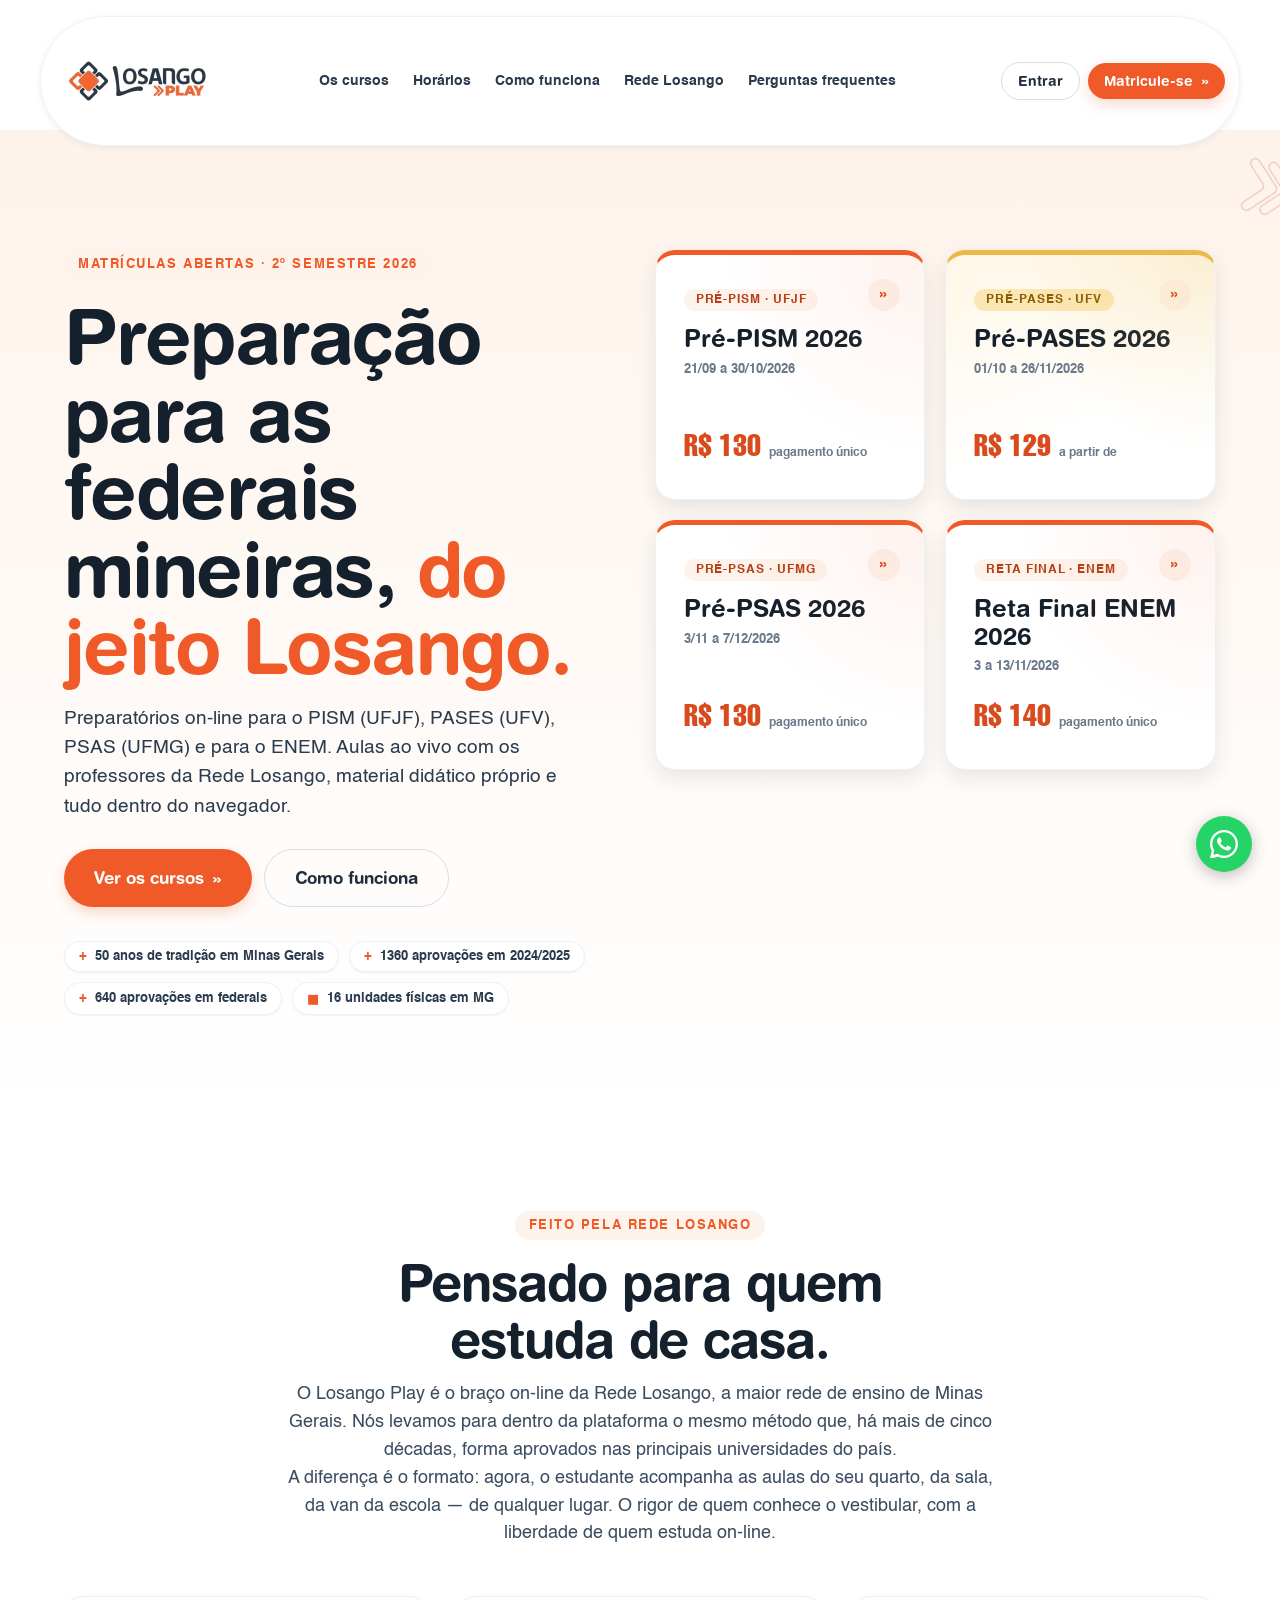
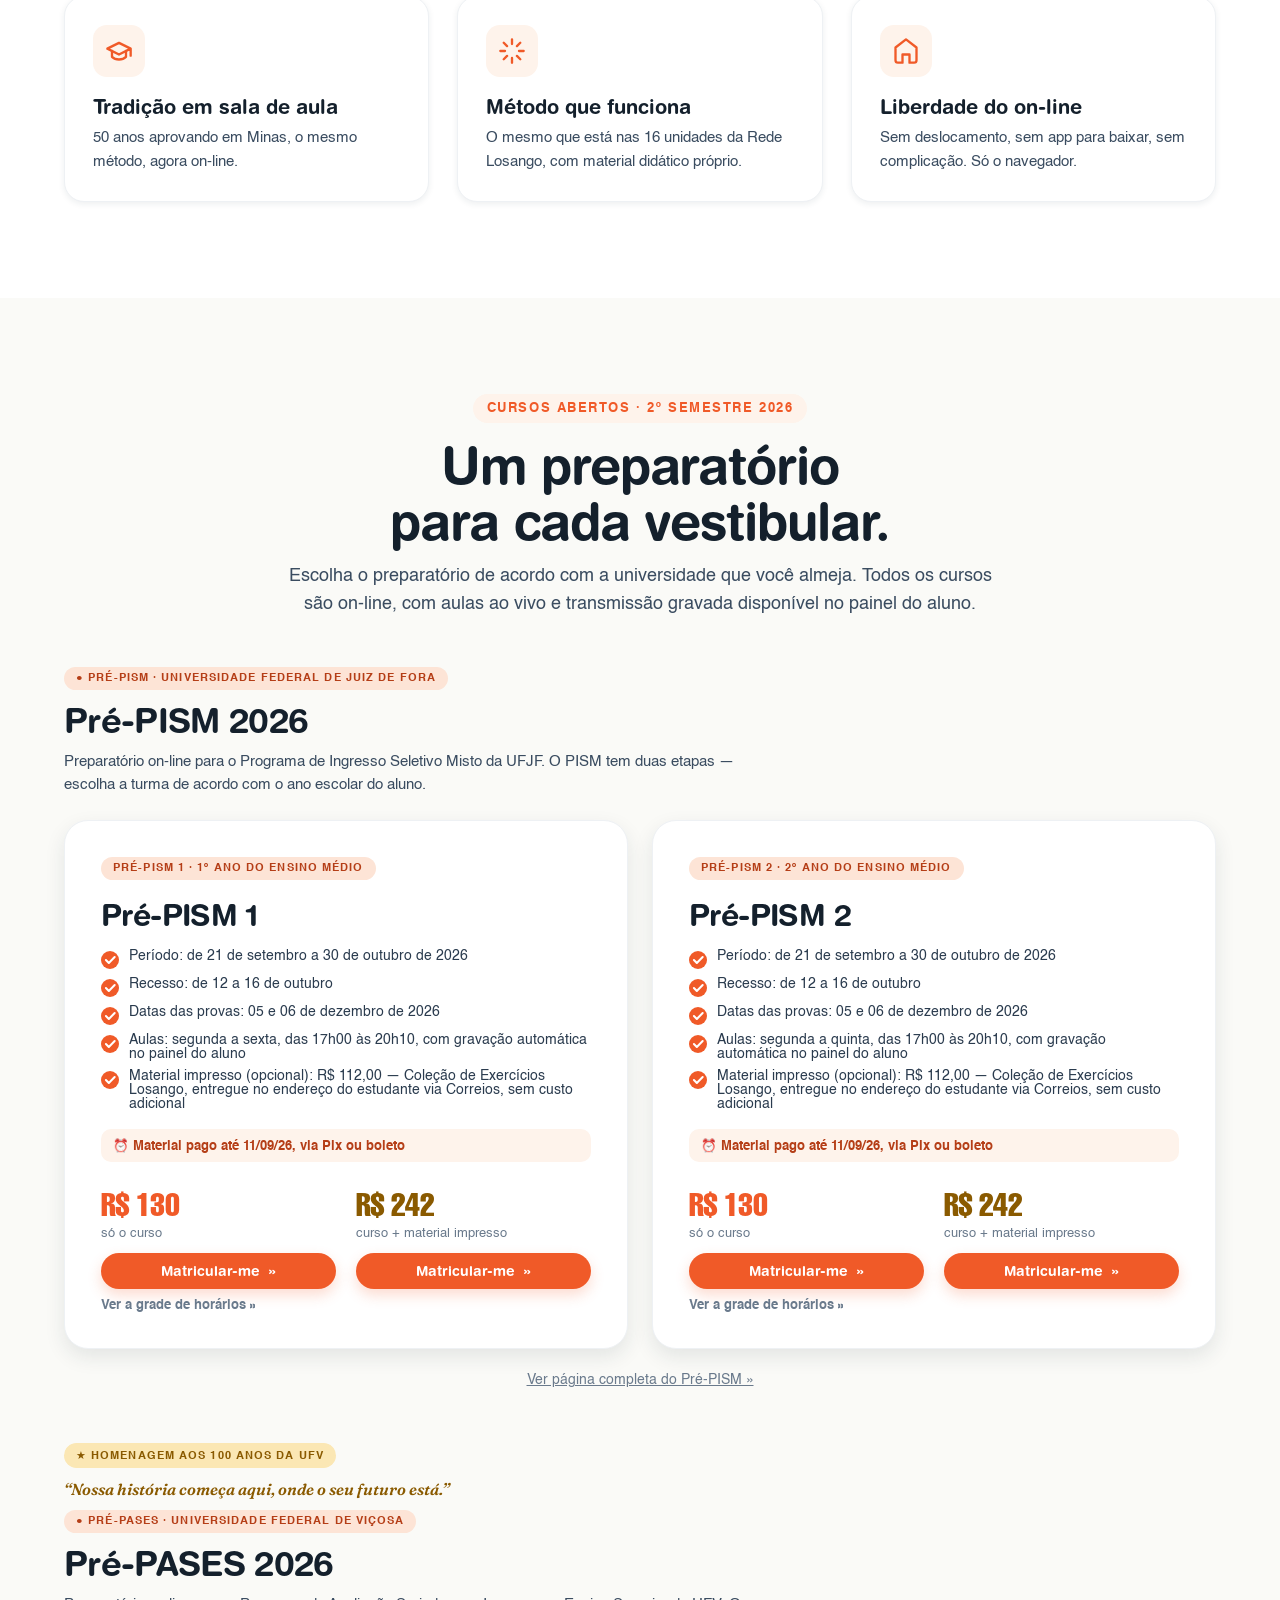
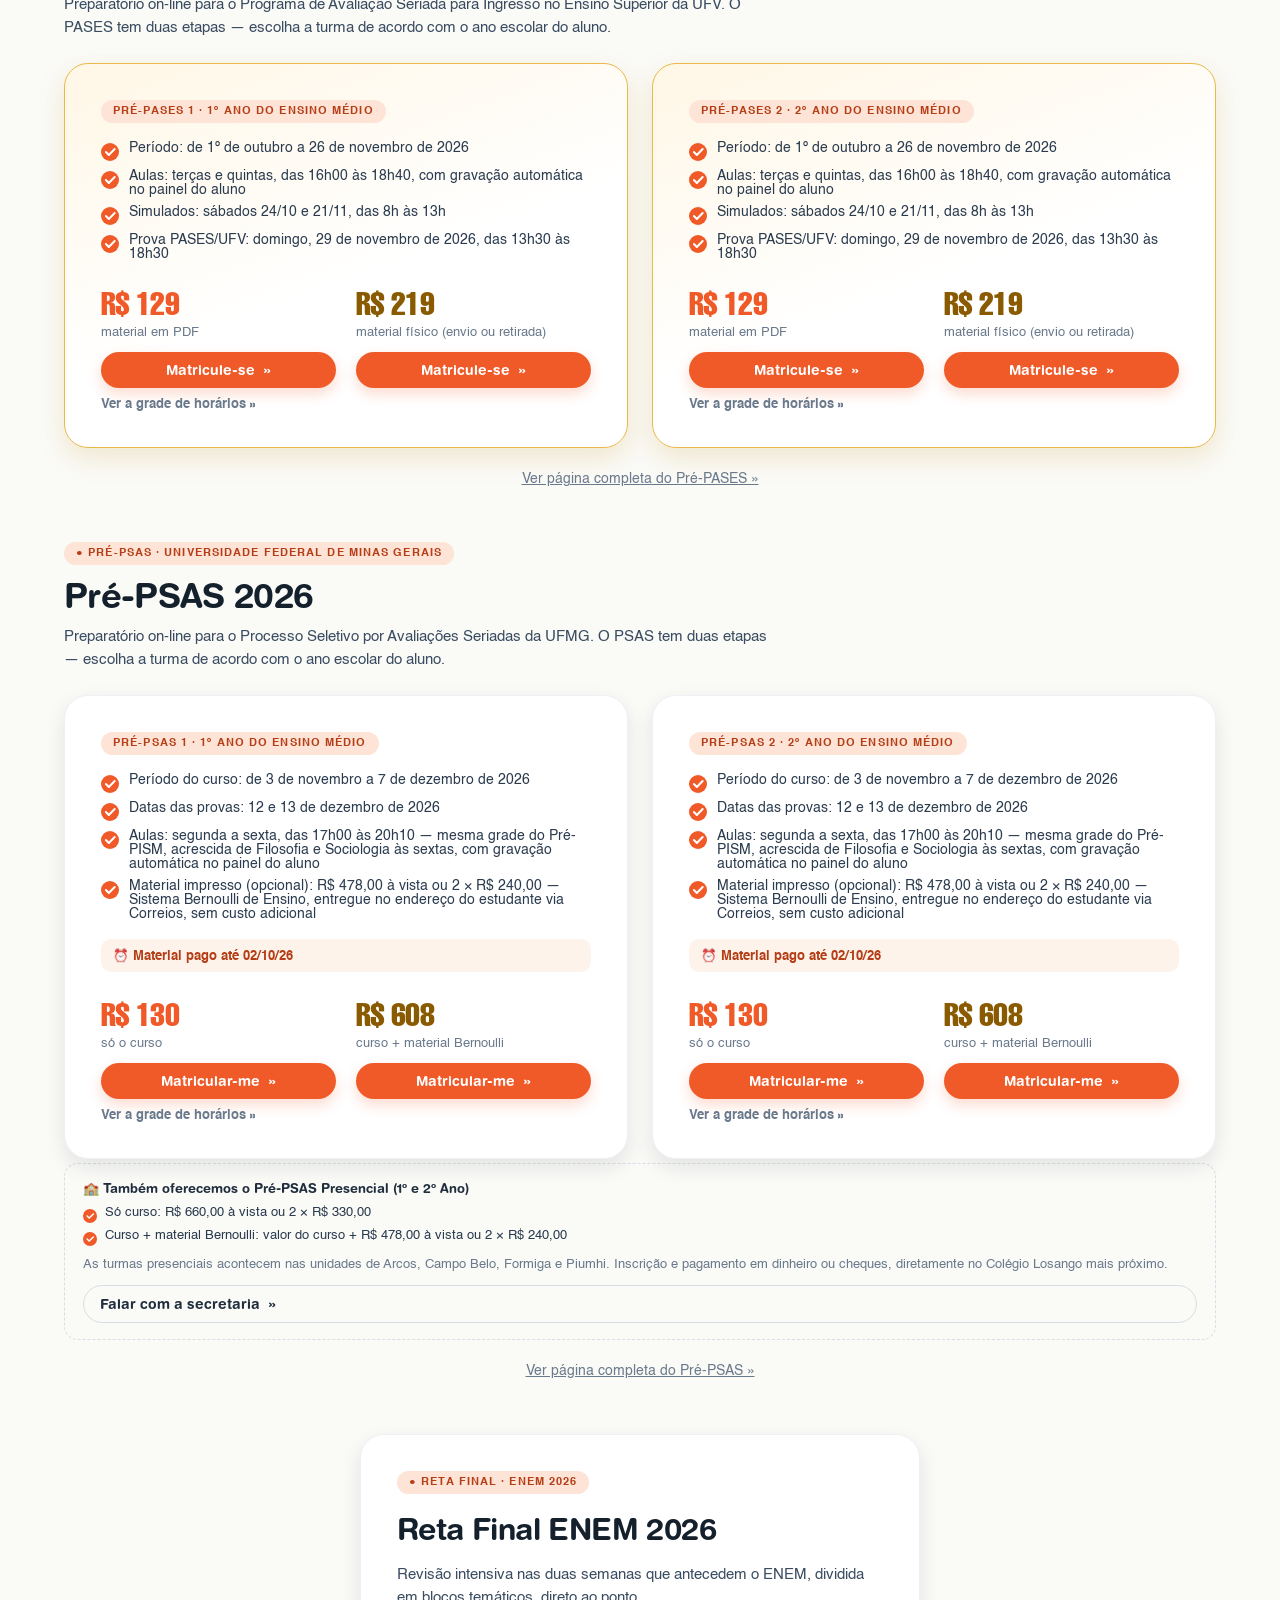
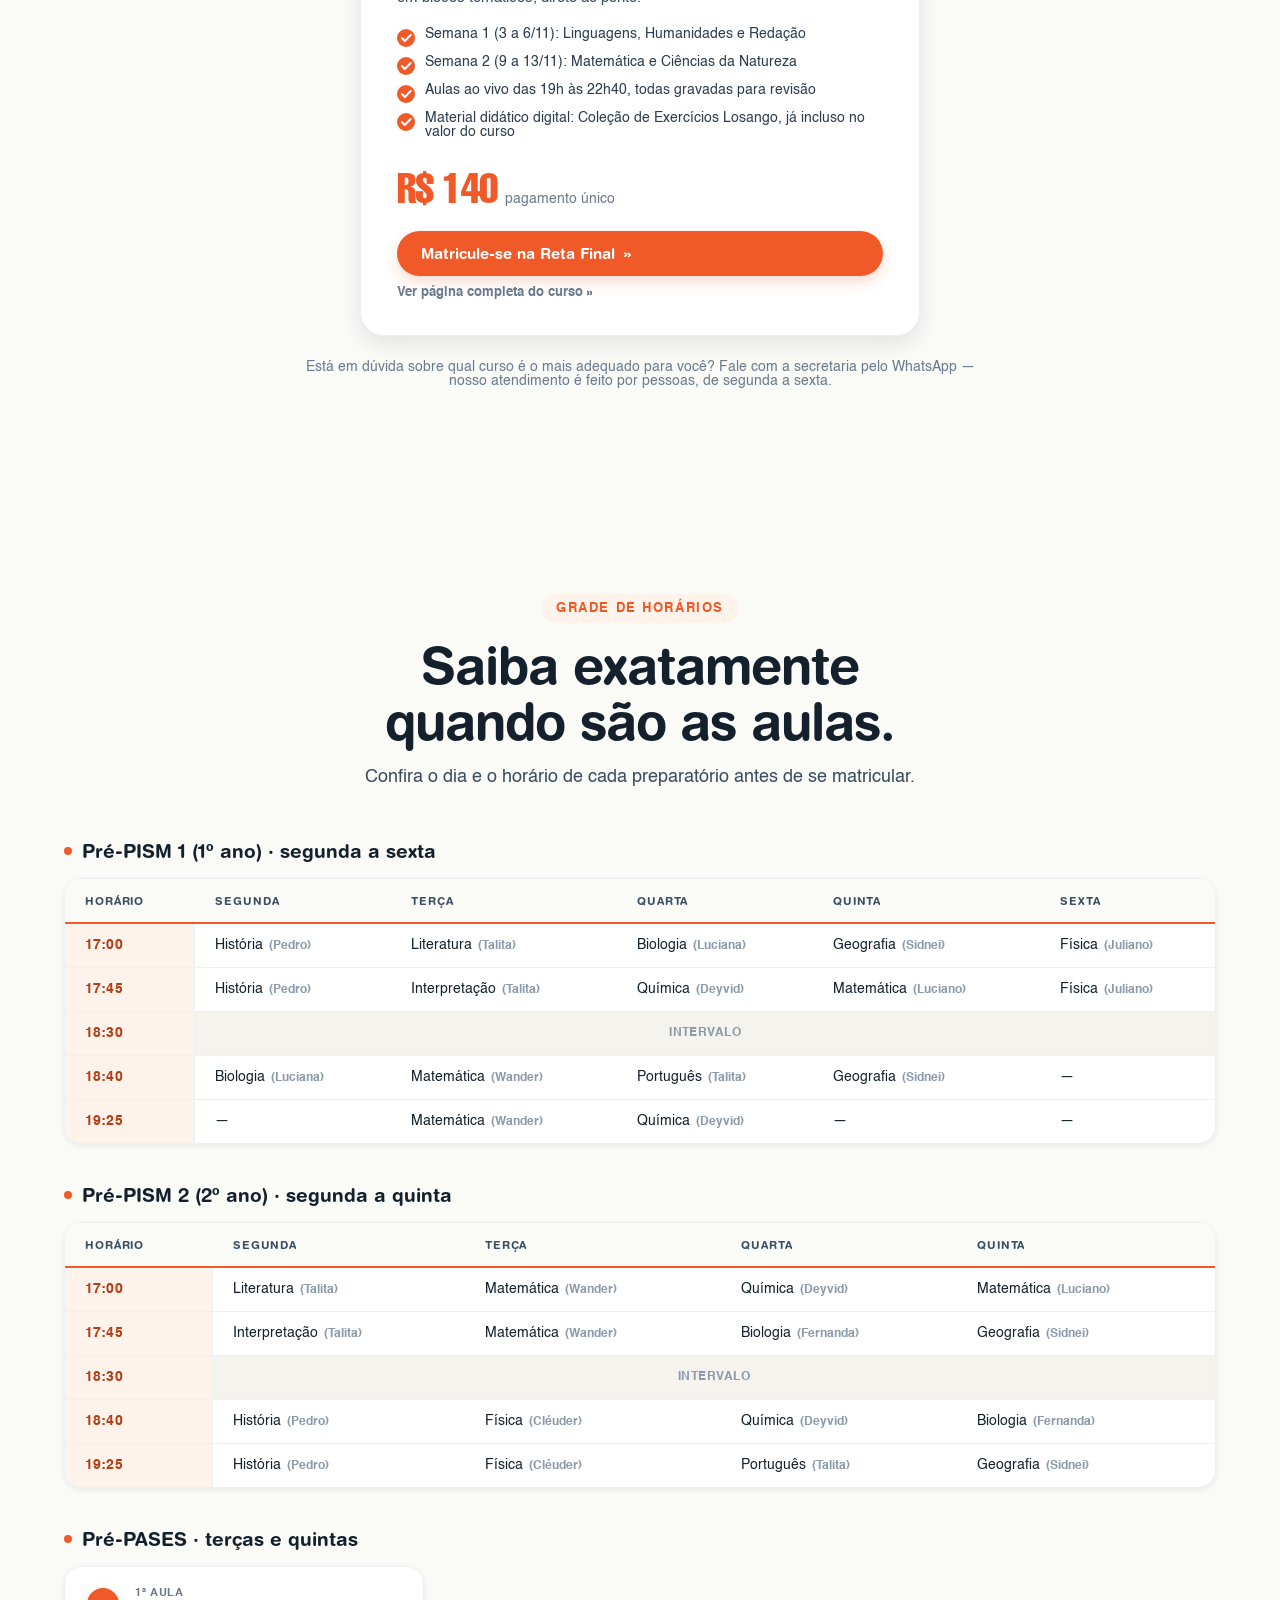
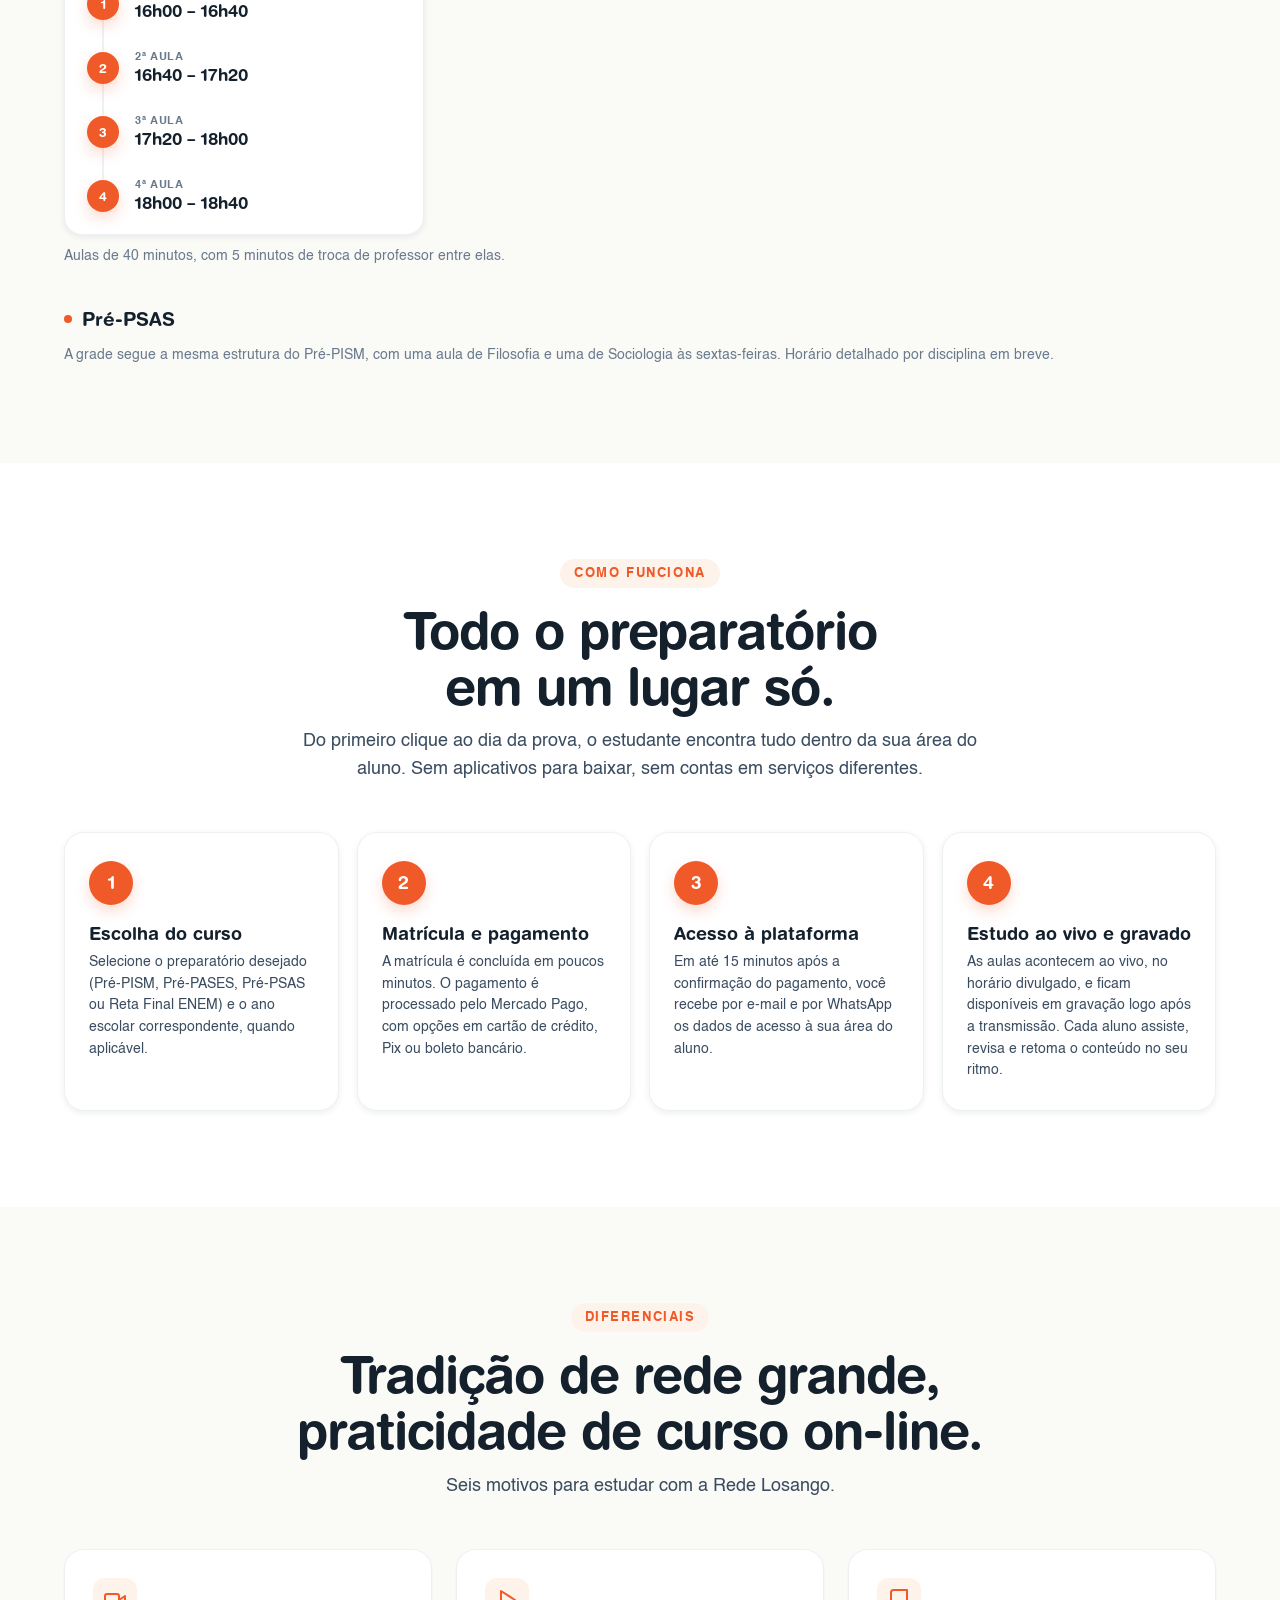
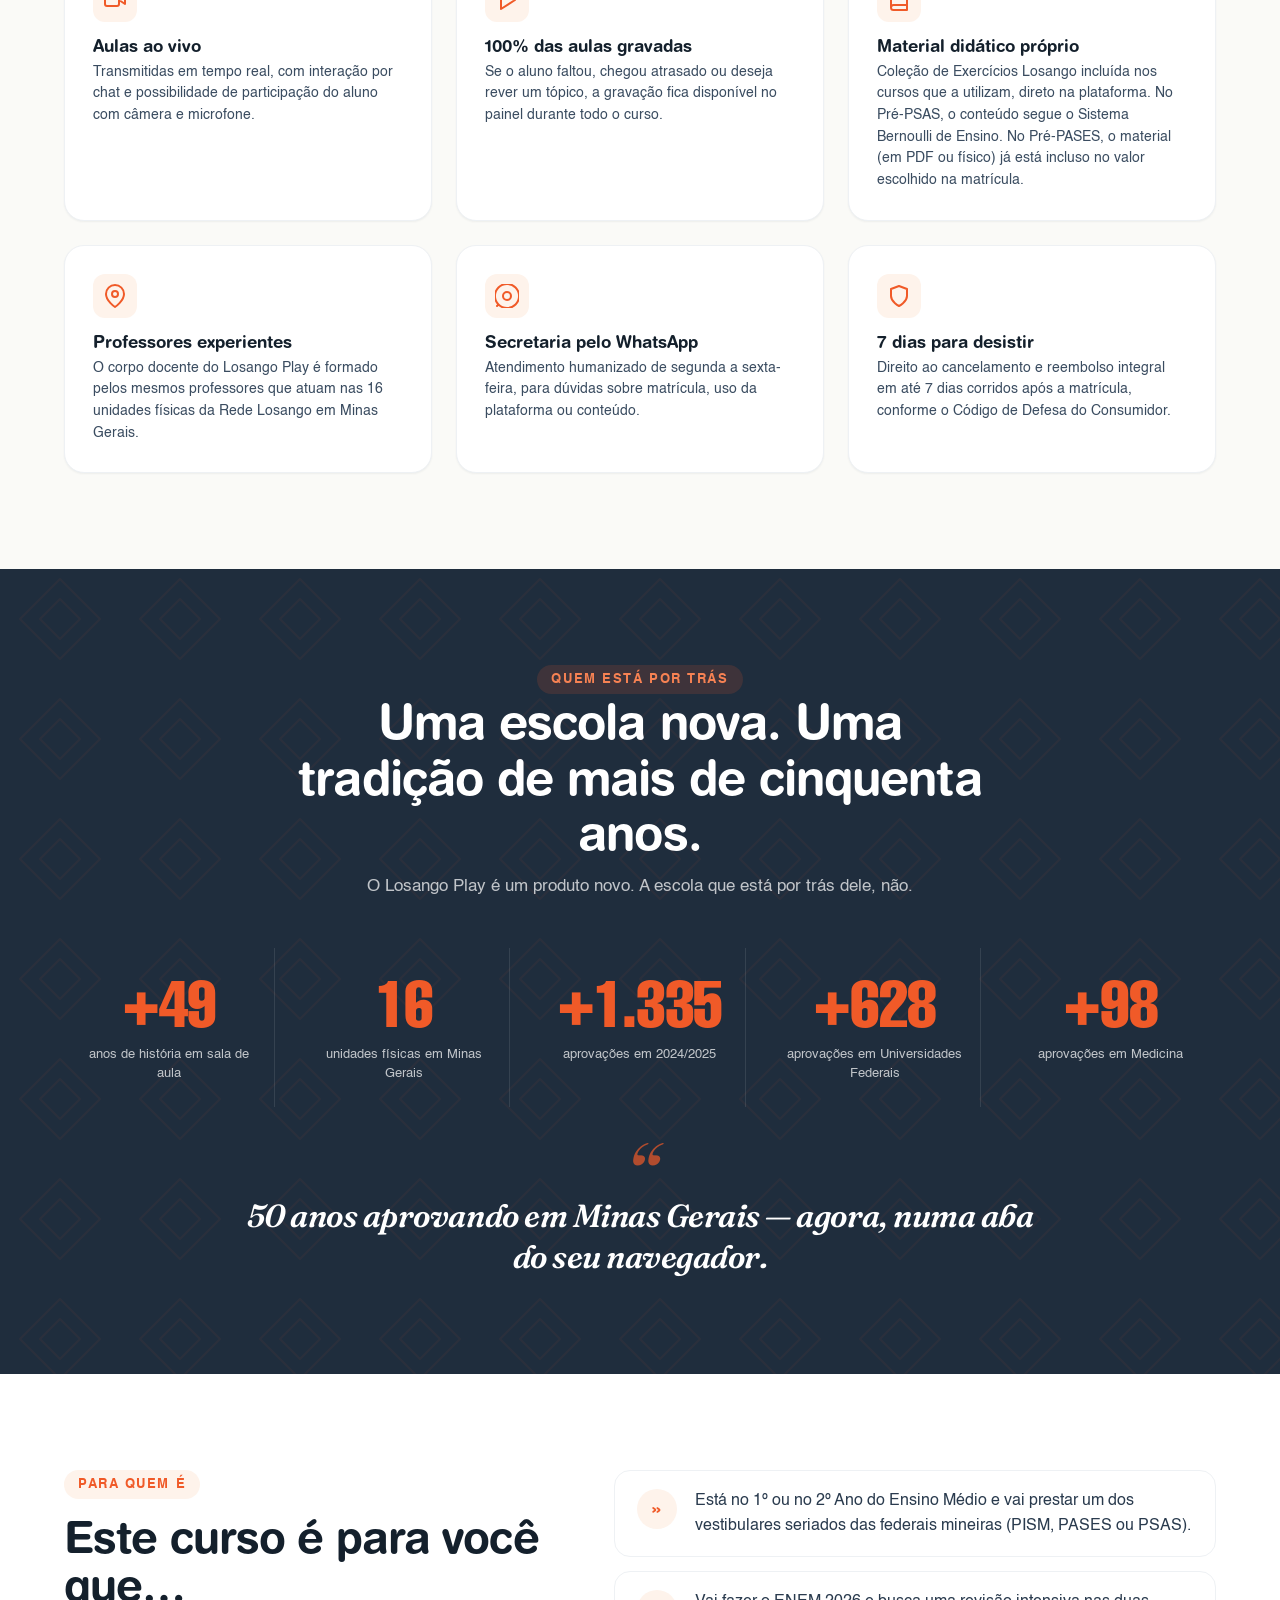
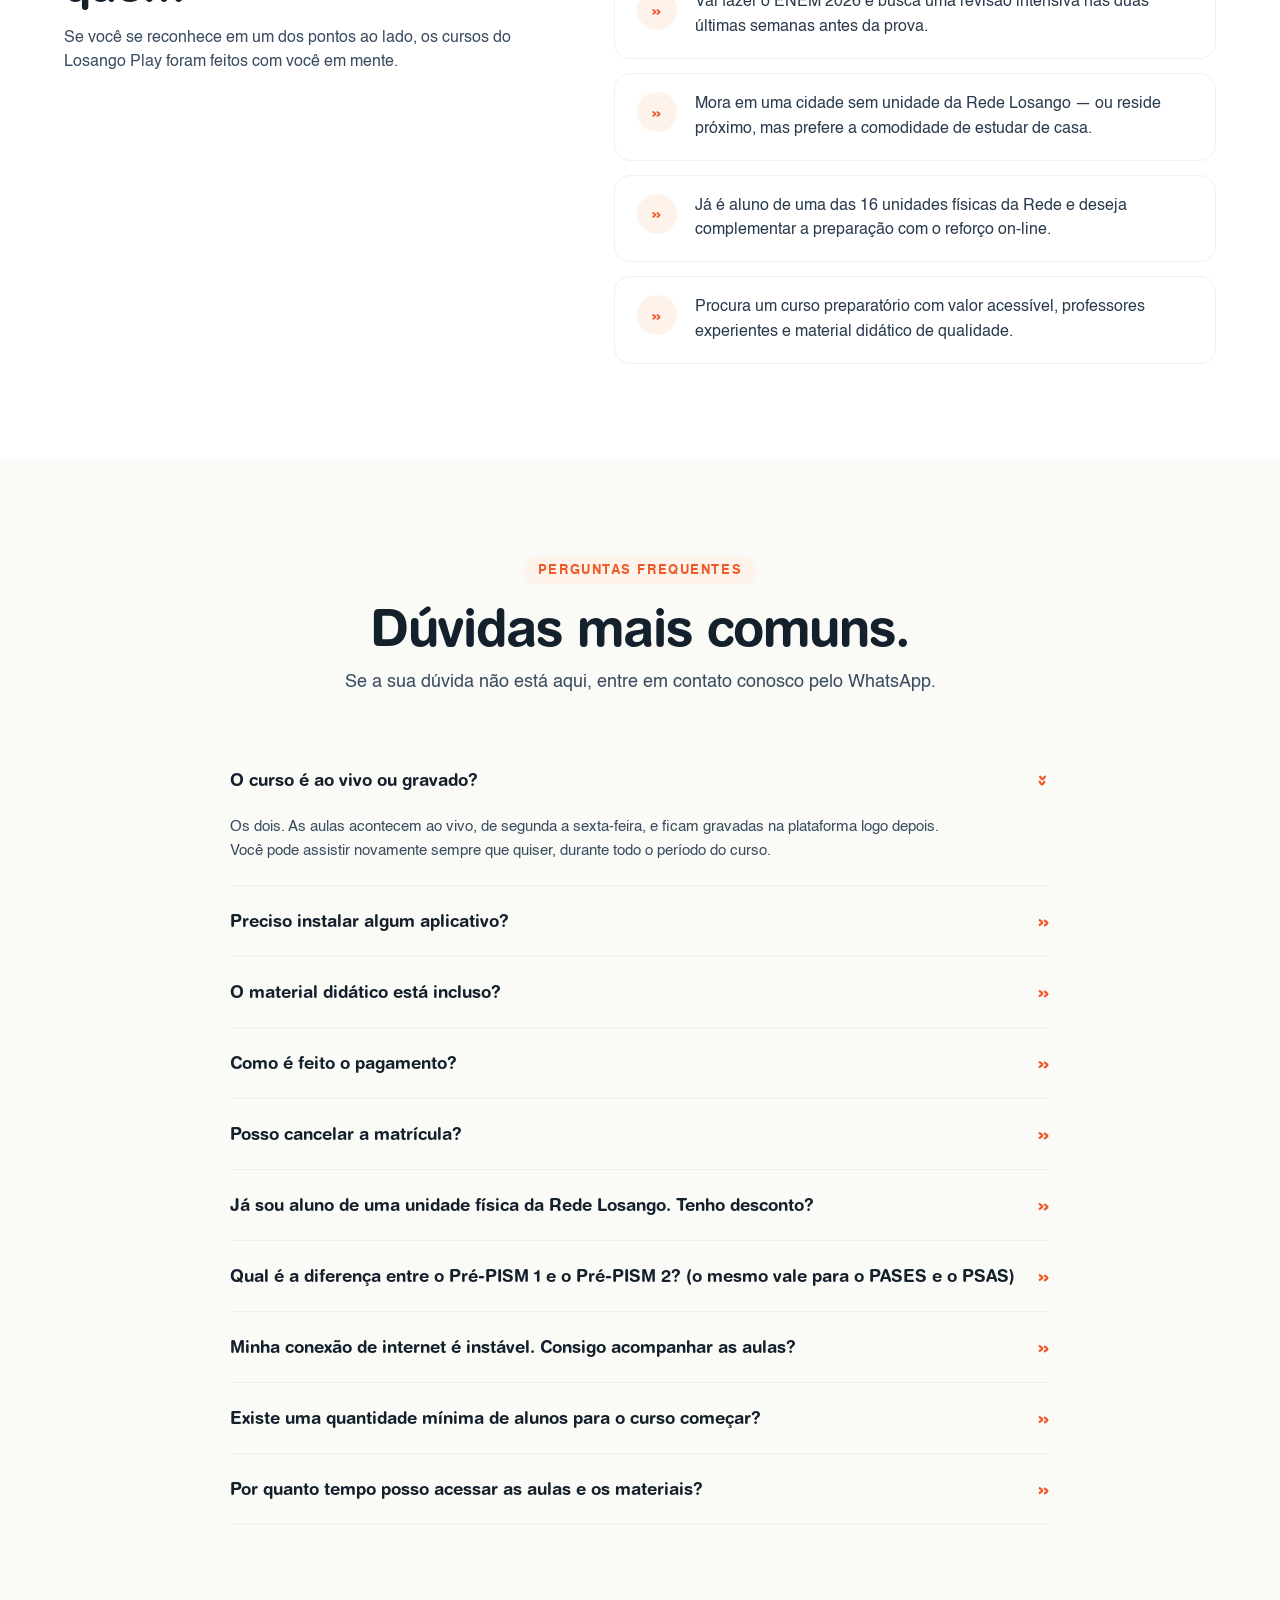
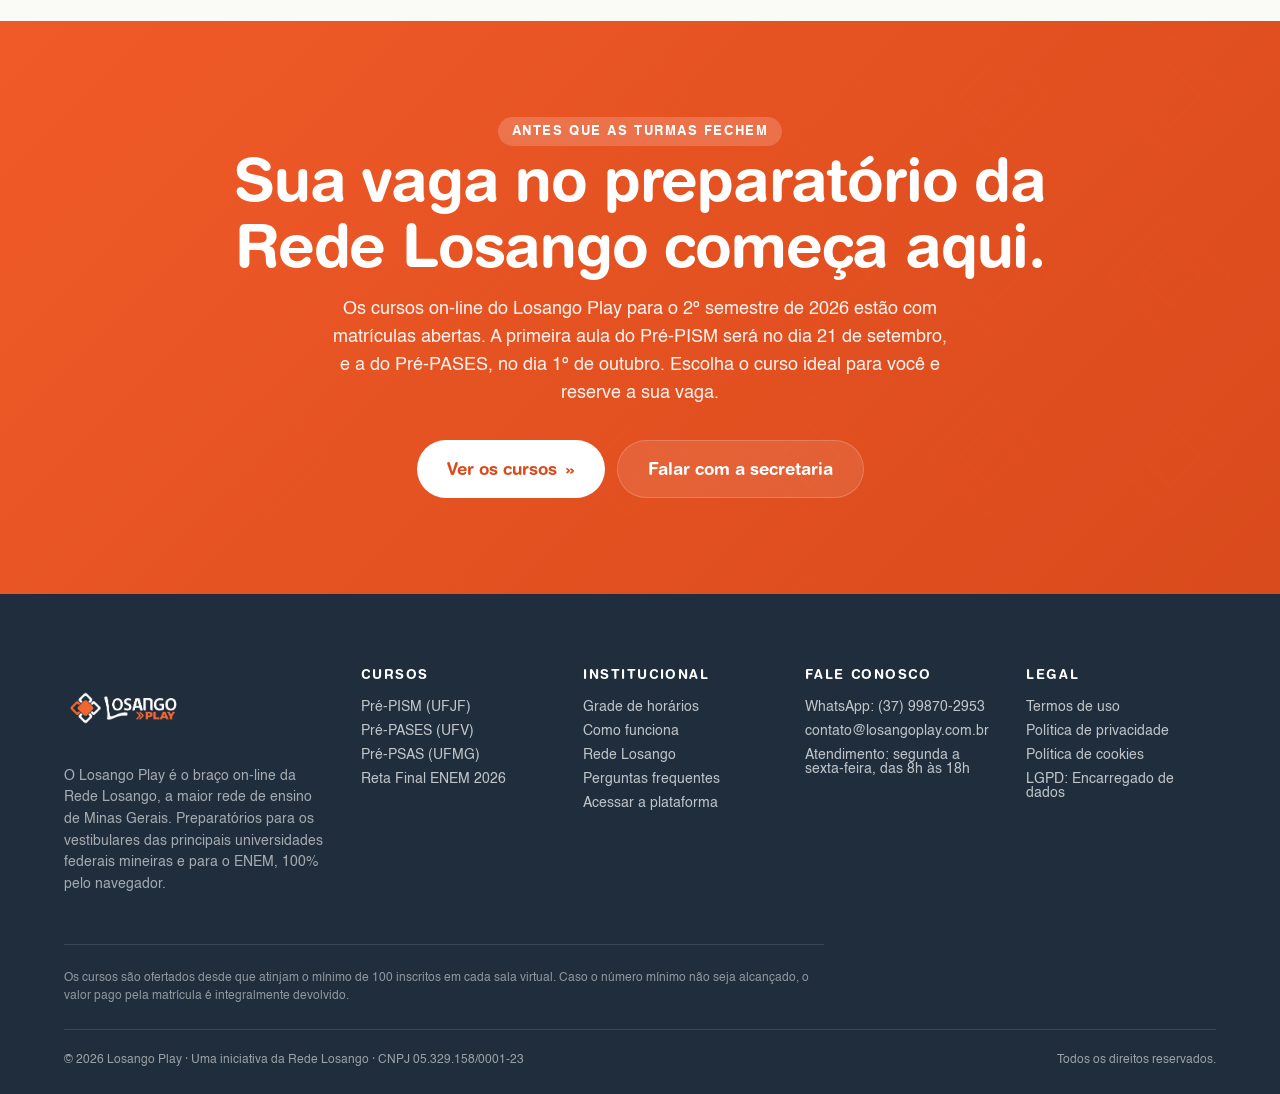
==== commit ee3bf02a: "Revert "Revert "feat: separa Turma 1 e Turma 2 em boxes distintos no PISM, PASES e PSAS"" Restaura a" ====
--- a/index.html
+++ b/index.html
@@ -158,104 +158,195 @@
       <p>Escolha o preparatório de acordo com a universidade que você almeja. Todos os cursos são on-line, com aulas ao vivo e transmissão gravada disponível no painel do aluno.</p>
     </div>
 
-    <div class="courses">
-
-      <!-- Pré-PISM -->
-      <div class="course" id="pre-pism">
+    <!-- Pré-PISM -->
+    <div class="course-group" id="pre-pism">
+      <div class="course-group-head">
         <span class="course-tag">● Pré-PISM · Universidade Federal de Juiz de Fora</span>
         <h3>Pré-PISM 2026</h3>
-        <p class="desc">Preparatório on-line para o Programa de Ingresso Seletivo Misto da UFJF.</p>
-        <ul>
-          <li>Público: estudantes do 1º e do 2º Ano do Ensino Médio (turmas separadas)</li>
-          <li>Período: de 21 de setembro a 30 de outubro de 2026</li>
-          <li>Recesso: de 12 a 16 de outubro</li>
-          <li>Datas das provas: 05 e 06 de dezembro de 2026</li>
-          <li>Aulas: segunda a sexta, das 17h00 às 20h10, com gravação automática no painel do aluno</li>
-          <li>Material impresso (opcional): R$ 112,00 — Coleção de Exercícios Losango, entregue no endereço do estudante via Correios, sem custo adicional</li>
-        </ul>
-        <p class="course-sales-note">⏰ Material pago até 11/09/26, via Pix ou boleto</p>
-        <div class="price-options">
-          <div class="price-option">
-            <span class="price-option-val">R$ 130</span>
-            <span class="price-option-label">só o curso</span>
-            <a class="btn btn-primary btn-sm" href="https://payments.losangoplay.com.br/auth?product=pre-pism-2026" target="_blank" rel="noopener">Matricular-me <span class="chev">»</span></a>
+        <p class="desc">Preparatório on-line para o Programa de Ingresso Seletivo Misto da UFJF. O PISM tem duas etapas — escolha a turma de acordo com o ano escolar do aluno.</p>
+      </div>
+      <div class="course-group-grid">
+        <div class="course">
+          <span class="course-tag course-tag-turma">Pré-PISM 1 · 1º Ano do Ensino Médio</span>
+          <h3>Pré-PISM 1</h3>
+          <ul>
+            <li>Período: de 21 de setembro a 30 de outubro de 2026</li>
+            <li>Recesso: de 12 a 16 de outubro</li>
+            <li>Datas das provas: 05 e 06 de dezembro de 2026</li>
+            <li>Aulas: segunda a sexta, das 17h00 às 20h10, com gravação automática no painel do aluno</li>
+            <li>Material impresso (opcional): R$ 112,00 — Coleção de Exercícios Losango, entregue no endereço do estudante via Correios, sem custo adicional</li>
+          </ul>
+          <p class="course-sales-note">⏰ Material pago até 11/09/26, via Pix ou boleto</p>
+          <div class="price-options">
+            <div class="price-option">
+              <span class="price-option-val">R$ 130</span>
+              <span class="price-option-label">só o curso</span>
+              <a class="btn btn-primary btn-sm" href="https://payments.losangoplay.com.br/auth?product=pre-pism-2026" target="_blank" rel="noopener">Matricular-me <span class="chev">»</span></a>
+            </div>
+            <div class="price-option price-option-alt">
+              <span class="price-option-val">R$ 242</span>
+              <span class="price-option-label">curso + material impresso</span>
+              <a class="btn btn-primary btn-sm" href="https://payments.losangoplay.com.br/auth?product=pre-pism-2026-material" target="_blank" rel="noopener">Matricular-me <span class="chev">»</span></a>
+            </div>
           </div>
-          <div class="price-option price-option-alt">
-            <span class="price-option-val">R$ 242</span>
-            <span class="price-option-label">curso + material impresso</span>
-            <a class="btn btn-primary btn-sm" href="https://payments.losangoplay.com.br/auth?product=pre-pism-2026-material" target="_blank" rel="noopener">Matricular-me <span class="chev">»</span></a>
+          <p class="course-schedule-link"><a href="#horario-pism-1">Ver a grade de horários »</a></p>
+        </div>
+        <div class="course">
+          <span class="course-tag course-tag-turma">Pré-PISM 2 · 2º Ano do Ensino Médio</span>
+          <h3>Pré-PISM 2</h3>
+          <ul>
+            <li>Período: de 21 de setembro a 30 de outubro de 2026</li>
+            <li>Recesso: de 12 a 16 de outubro</li>
+            <li>Datas das provas: 05 e 06 de dezembro de 2026</li>
+            <li>Aulas: segunda a quinta, das 17h00 às 20h10, com gravação automática no painel do aluno</li>
+            <li>Material impresso (opcional): R$ 112,00 — Coleção de Exercícios Losango, entregue no endereço do estudante via Correios, sem custo adicional</li>
+          </ul>
+          <p class="course-sales-note">⏰ Material pago até 11/09/26, via Pix ou boleto</p>
+          <div class="price-options">
+            <div class="price-option">
+              <span class="price-option-val">R$ 130</span>
+              <span class="price-option-label">só o curso</span>
+              <a class="btn btn-primary btn-sm" href="https://payments.losangoplay.com.br/auth?product=pre-pism-2026" target="_blank" rel="noopener">Matricular-me <span class="chev">»</span></a>
+            </div>
+            <div class="price-option price-option-alt">
+              <span class="price-option-val">R$ 242</span>
+              <span class="price-option-label">curso + material impresso</span>
+              <a class="btn btn-primary btn-sm" href="https://payments.losangoplay.com.br/auth?product=pre-pism-2026-material" target="_blank" rel="noopener">Matricular-me <span class="chev">»</span></a>
+            </div>
           </div>
-        </div>
-        <p class="course-schedule-link"><a href="pre-pism.html">Ver página completa do curso »</a> · <a href="#horarios">grade de horários</a></p>
-      </div>
-
-      <!-- Pré-PASES · 100 anos UFV -->
-      <div class="course course-anniversary" id="pre-pases">
+          <p class="course-schedule-link"><a href="#horario-pism-2">Ver a grade de horários »</a></p>
+        </div>
+      </div>
+      <p class="courses-note"><a href="pre-pism.html">Ver página completa do Pré-PISM »</a></p>
+    </div>
+
+    <!-- Pré-PASES · 100 anos UFV -->
+    <div class="course-group" id="pre-pases">
+      <div class="course-group-head">
         <span class="course-tag course-tag-anniversary">★ Homenagem aos 100 anos da UFV</span>
         <blockquote class="course-quote">“Nossa história começa aqui, onde o seu futuro está.”</blockquote>
         <span class="course-tag">● Pré-PASES · Universidade Federal de Viçosa</span>
         <h3>Pré-PASES 2026</h3>
-        <p class="desc">Preparatório on-line para o Programa de Avaliação Seriada para Ingresso no Ensino Superior da UFV.</p>
-        <ul>
-          <li>Público: estudantes do 1º e do 2º Ano do Ensino Médio (turmas separadas)</li>
-          <li>Período: de 1º de outubro a 26 de novembro de 2026</li>
-          <li>Aulas: terças e quintas, das 16h00 às 18h40, com gravação automática no painel do aluno</li>
-          <li>Simulados: sábados 24/10 e 21/11, das 8h às 13h</li>
-          <li>Prova PASES/UFV: domingo, 29 de novembro de 2026, das 13h30 às 18h30</li>
-        </ul>
-        <div class="price-options">
-          <div class="price-option">
-            <span class="price-option-val">R$ 129</span>
-            <span class="price-option-label">material em PDF</span>
-            <a class="btn btn-primary btn-sm" href="https://payments.losangoplay.com.br/auth?product=pre-pases-2026" target="_blank" rel="noopener">Matricule-se <span class="chev">»</span></a>
+        <p class="desc">Preparatório on-line para o Programa de Avaliação Seriada para Ingresso no Ensino Superior da UFV. O PASES tem duas etapas — escolha a turma de acordo com o ano escolar do aluno.</p>
+      </div>
+      <div class="course-group-grid">
+        <div class="course course-anniversary">
+          <span class="course-tag course-tag-turma">Pré-PASES 1 · 1º Ano do Ensino Médio</span>
+          <ul>
+            <li>Período: de 1º de outubro a 26 de novembro de 2026</li>
+            <li>Aulas: terças e quintas, das 16h00 às 18h40, com gravação automática no painel do aluno</li>
+            <li>Simulados: sábados 24/10 e 21/11, das 8h às 13h</li>
+            <li>Prova PASES/UFV: domingo, 29 de novembro de 2026, das 13h30 às 18h30</li>
+          </ul>
+          <div class="price-options">
+            <div class="price-option">
+              <span class="price-option-val">R$ 129</span>
+              <span class="price-option-label">material em PDF</span>
+              <a class="btn btn-primary btn-sm" href="https://payments.losangoplay.com.br/auth?product=pre-pases-2026" target="_blank" rel="noopener">Matricule-se <span class="chev">»</span></a>
+            </div>
+            <div class="price-option price-option-alt">
+              <span class="price-option-val">R$ 219</span>
+              <span class="price-option-label">material físico (envio ou retirada)</span>
+              <a class="btn btn-primary btn-sm" href="https://payments.losangoplay.com.br/auth?product=pre-pases-2026-material" target="_blank" rel="noopener">Matricule-se <span class="chev">»</span></a>
+            </div>
           </div>
-          <div class="price-option price-option-alt">
-            <span class="price-option-val">R$ 219</span>
-            <span class="price-option-label">material físico (envio ou retirada)</span>
-            <a class="btn btn-primary btn-sm" href="https://payments.losangoplay.com.br/auth?product=pre-pases-2026-material" target="_blank" rel="noopener">Matricule-se <span class="chev">»</span></a>
+          <p class="course-schedule-link"><a href="#horario-pases">Ver a grade de horários »</a></p>
+        </div>
+        <div class="course course-anniversary">
+          <span class="course-tag course-tag-turma">Pré-PASES 2 · 2º Ano do Ensino Médio</span>
+          <ul>
+            <li>Período: de 1º de outubro a 26 de novembro de 2026</li>
+            <li>Aulas: terças e quintas, das 16h00 às 18h40, com gravação automática no painel do aluno</li>
+            <li>Simulados: sábados 24/10 e 21/11, das 8h às 13h</li>
+            <li>Prova PASES/UFV: domingo, 29 de novembro de 2026, das 13h30 às 18h30</li>
+          </ul>
+          <div class="price-options">
+            <div class="price-option">
+              <span class="price-option-val">R$ 129</span>
+              <span class="price-option-label">material em PDF</span>
+              <a class="btn btn-primary btn-sm" href="https://payments.losangoplay.com.br/auth?product=pre-pases-2026" target="_blank" rel="noopener">Matricule-se <span class="chev">»</span></a>
+            </div>
+            <div class="price-option price-option-alt">
+              <span class="price-option-val">R$ 219</span>
+              <span class="price-option-label">material físico (envio ou retirada)</span>
+              <a class="btn btn-primary btn-sm" href="https://payments.losangoplay.com.br/auth?product=pre-pases-2026-material" target="_blank" rel="noopener">Matricule-se <span class="chev">»</span></a>
+            </div>
           </div>
-        </div>
-        <p class="course-schedule-link"><a href="pre-pases.html">Ver página completa do curso »</a> · <a href="#horarios">grade de horários</a></p>
-      </div>
-
-      <!-- Pré-PSAS -->
-      <div class="course" id="pre-psas">
+          <p class="course-schedule-link"><a href="#horario-pases">Ver a grade de horários »</a></p>
+        </div>
+      </div>
+      <p class="courses-note"><a href="pre-pases.html">Ver página completa do Pré-PASES »</a></p>
+    </div>
+
+    <!-- Pré-PSAS -->
+    <div class="course-group" id="pre-psas">
+      <div class="course-group-head">
         <span class="course-tag">● Pré-PSAS · Universidade Federal de Minas Gerais</span>
         <h3>Pré-PSAS 2026</h3>
-        <p class="desc">Preparatório on-line para o Processo Seletivo por Avaliações Seriadas da UFMG.</p>
+        <p class="desc">Preparatório on-line para o Processo Seletivo por Avaliações Seriadas da UFMG. O PSAS tem duas etapas — escolha a turma de acordo com o ano escolar do aluno.</p>
+      </div>
+      <div class="course-group-grid">
+        <div class="course">
+          <span class="course-tag course-tag-turma">Pré-PSAS 1 · 1º Ano do Ensino Médio</span>
+          <ul>
+            <li>Período do curso: de 3 de novembro a 7 de dezembro de 2026</li>
+            <li>Datas das provas: 12 e 13 de dezembro de 2026</li>
+            <li>Aulas: segunda a sexta, das 17h00 às 20h10 — mesma grade do Pré-PISM, acrescida de Filosofia e Sociologia às sextas, com gravação automática no painel do aluno</li>
+            <li>Material impresso (opcional): R$ 478,00 à vista ou 2 × R$ 240,00 — Sistema Bernoulli de Ensino, entregue no endereço do estudante via Correios, sem custo adicional</li>
+          </ul>
+          <p class="course-sales-note">⏰ Material pago até 02/10/26</p>
+          <div class="price-options">
+            <div class="price-option">
+              <span class="price-option-val">R$ 130</span>
+              <span class="price-option-label">só o curso</span>
+              <a class="btn btn-primary btn-sm" href="https://payments.losangoplay.com.br/auth?product=pre-psas-2026" target="_blank" rel="noopener">Matricular-me <span class="chev">»</span></a>
+            </div>
+            <div class="price-option price-option-alt">
+              <span class="price-option-val">R$ 608</span>
+              <span class="price-option-label">curso + material Bernoulli</span>
+              <a class="btn btn-primary btn-sm" href="https://payments.losangoplay.com.br/auth?product=pre-psas-2026-material" target="_blank" rel="noopener">Matricular-me <span class="chev">»</span></a>
+            </div>
+          </div>
+          <p class="course-schedule-link"><a href="#horario-psas">Ver a grade de horários »</a></p>
+        </div>
+        <div class="course">
+          <span class="course-tag course-tag-turma">Pré-PSAS 2 · 2º Ano do Ensino Médio</span>
+          <ul>
+            <li>Período do curso: de 3 de novembro a 7 de dezembro de 2026</li>
+            <li>Datas das provas: 12 e 13 de dezembro de 2026</li>
+            <li>Aulas: segunda a sexta, das 17h00 às 20h10 — mesma grade do Pré-PISM, acrescida de Filosofia e Sociologia às sextas, com gravação automática no painel do aluno</li>
+            <li>Material impresso (opcional): R$ 478,00 à vista ou 2 × R$ 240,00 — Sistema Bernoulli de Ensino, entregue no endereço do estudante via Correios, sem custo adicional</li>
+          </ul>
+          <p class="course-sales-note">⏰ Material pago até 02/10/26</p>
+          <div class="price-options">
+            <div class="price-option">
+              <span class="price-option-val">R$ 130</span>
+              <span class="price-option-label">só o curso</span>
+              <a class="btn btn-primary btn-sm" href="https://payments.losangoplay.com.br/auth?product=pre-psas-2026" target="_blank" rel="noopener">Matricular-me <span class="chev">»</span></a>
+            </div>
+            <div class="price-option price-option-alt">
+              <span class="price-option-val">R$ 608</span>
+              <span class="price-option-label">curso + material Bernoulli</span>
+              <a class="btn btn-primary btn-sm" href="https://payments.losangoplay.com.br/auth?product=pre-psas-2026-material" target="_blank" rel="noopener">Matricular-me <span class="chev">»</span></a>
+            </div>
+          </div>
+          <p class="course-schedule-link"><a href="#horario-psas">Ver a grade de horários »</a></p>
+        </div>
+      </div>
+
+      <div class="course-presencial">
+        <div class="course-presencial-title">🏫 Também oferecemos o Pré-PSAS Presencial (1º e 2º Ano)</div>
         <ul>
-          <li>Público: estudantes do 1º e do 2º Ano do Ensino Médio (turmas separadas)</li>
-          <li>Período do curso: de 3 de novembro a 7 de dezembro de 2026</li>
-          <li>Datas das provas: 12 e 13 de dezembro de 2026</li>
-          <li>Aulas: segunda a sexta, das 17h00 às 20h10 — mesma grade do Pré-PISM, acrescida de Filosofia e Sociologia às sextas, com gravação automática no painel do aluno</li>
-          <li>Material impresso (opcional): R$ 478,00 à vista ou 2 × R$ 240,00 — Sistema Bernoulli de Ensino, entregue no endereço do estudante via Correios, sem custo adicional</li>
+          <li>Só curso: R$ 660,00 à vista ou 2 × R$ 330,00</li>
+          <li>Curso + material Bernoulli: valor do curso + R$ 478,00 à vista ou 2 × R$ 240,00</li>
         </ul>
-        <p class="course-sales-note">⏰ Material pago até 02/10/26</p>
-        <div class="price-options">
-          <div class="price-option">
-            <span class="price-option-val">R$ 130</span>
-            <span class="price-option-label">só o curso</span>
-            <a class="btn btn-primary btn-sm" href="https://payments.losangoplay.com.br/auth?product=pre-psas-2026" target="_blank" rel="noopener">Matricular-me <span class="chev">»</span></a>
-          </div>
-          <div class="price-option price-option-alt">
-            <span class="price-option-val">R$ 608</span>
-            <span class="price-option-label">curso + material Bernoulli</span>
-            <a class="btn btn-primary btn-sm" href="https://payments.losangoplay.com.br/auth?product=pre-psas-2026-material" target="_blank" rel="noopener">Matricular-me <span class="chev">»</span></a>
-          </div>
-        </div>
-        <p class="course-schedule-link"><a href="pre-psas.html">Ver página completa do curso »</a> · <a href="#horarios">grade de horários</a></p>
-
-        <div class="course-presencial">
-          <div class="course-presencial-title">🏫 Também oferecemos o Pré-PSAS Presencial</div>
-          <ul>
-            <li>Só curso: R$ 660,00 à vista ou 2 × R$ 330,00</li>
-            <li>Curso + material Bernoulli: valor do curso + R$ 478,00 à vista ou 2 × R$ 240,00</li>
-          </ul>
-          <p class="course-presencial-obs">As turmas presenciais acontecem nas unidades de Arcos, Campo Belo, Formiga e Piumhi. Inscrição e pagamento em dinheiro ou cheques, diretamente no Colégio Losango mais próximo.</p>
-          <a class="btn btn-ghost btn-sm" href="https://wa.me/5537998702953?text=Ol%C3%A1%21%20Quero%20falar%20sobre%20o%20Pr%C3%A9-PSAS%20Presencial%20%28Arcos%2C%20Campo%20Belo%2C%20Formiga%20ou%20Piumhi%29." target="_blank" rel="noopener">Falar com a secretaria <span class="chev">»</span></a>
-        </div>
-      </div>
-
+        <p class="course-presencial-obs">As turmas presenciais acontecem nas unidades de Arcos, Campo Belo, Formiga e Piumhi. Inscrição e pagamento em dinheiro ou cheques, diretamente no Colégio Losango mais próximo.</p>
+        <a class="btn btn-ghost btn-sm" href="https://wa.me/5537998702953?text=Ol%C3%A1%21%20Quero%20falar%20sobre%20o%20Pr%C3%A9-PSAS%20Presencial%20%28Arcos%2C%20Campo%20Belo%2C%20Formiga%20ou%20Piumhi%29." target="_blank" rel="noopener">Falar com a secretaria <span class="chev">»</span></a>
+      </div>
+      <p class="courses-note"><a href="pre-psas.html">Ver página completa do Pré-PSAS »</a></p>
+    </div>
+
+    <div class="courses" style="grid-template-columns: minmax(0,560px); justify-content: center;">
       <!-- Reta Final ENEM -->
       <div class="course" id="reta-final">
         <span class="course-tag">● Reta Final · ENEM 2026</span>
@@ -292,7 +383,7 @@
       <p>Confira o dia e o horário de cada preparatório antes de se matricular.</p>
     </div>
 
-    <div class="schedule-block">
+    <div class="schedule-block" id="horario-pism-1">
       <h3 class="schedule-title">Pré-PISM 1 (1º ano) · segunda a sexta</h3>
       <div class="schedule-table-wrap">
         <table class="schedule-table">
@@ -310,7 +401,7 @@
       </div>
     </div>
 
-    <div class="schedule-block">
+    <div class="schedule-block" id="horario-pism-2">
       <h3 class="schedule-title">Pré-PISM 2 (2º ano) · segunda a quinta</h3>
       <div class="schedule-table-wrap">
         <table class="schedule-table">
@@ -328,7 +419,7 @@
       </div>
     </div>
 
-    <div class="schedule-block">
+    <div class="schedule-block" id="horario-pases">
       <h3 class="schedule-title">Pré-PASES · terças e quintas</h3>
       <div class="lesson-timeline">
         <div class="lesson-step">
@@ -351,7 +442,7 @@
       <p class="schedule-note">Aulas de 40 minutos, com 5 minutos de troca de professor entre elas.</p>
     </div>
 
-    <div class="schedule-block">
+    <div class="schedule-block" id="horario-psas">
       <h3 class="schedule-title">Pré-PSAS</h3>
       <p class="schedule-note">A grade segue a mesma estrutura do Pré-PISM, com uma aula de Filosofia e uma de Sociologia às sextas-feiras. Horário detalhado por disciplina em breve.</p>
     </div>
--- a/css/main.css
+++ b/css/main.css
@@ -317,6 +317,15 @@
    COURSE CARDS
    ========================================================= */
 .courses { display: grid; grid-template-columns: 1fr 1fr; gap: 24px; }
+
+/* Course group: one Pré, split into Turma 1 / Turma 2 boxes */
+.course-group { margin-bottom: 56px; }
+.course-group:last-child { margin-bottom: 0; }
+.course-group-head { max-width: 720px; margin-bottom: 24px; display: flex; flex-direction: column; gap: 10px; }
+.course-group-head h3 { font-family: var(--font-display); font-size: clamp(26px, 3vw, 34px); font-weight: 900; letter-spacing: -.02em; line-height: 1.1; margin: 2px 0 0; color: var(--ink-900); }
+.course-group-head .desc { font-size: 15px; color: var(--ink-600); line-height: 1.55; margin: 0; }
+.course-group-grid { display: grid; grid-template-columns: 1fr 1fr; gap: 24px; }
+.course-tag-turma { background: var(--brand-navy-50); color: var(--brand-navy-600); }
 .course { background: #fff; border-radius: 24px; padding: 36px; box-shadow: var(--shadow-md); border: 1px solid var(--border-2); display: flex; flex-direction: column; gap: 18px; position: relative; overflow: hidden; transition: all .25s var(--ease-out); }
 .course:hover { transform: translateY(-4px); box-shadow: var(--shadow-lg); }
 .course.featured { background: var(--brand-navy); color: #fff; border-color: transparent; }
@@ -626,7 +635,7 @@
   .cfb-pricing .cfb-plan:last-child { grid-column: 1 / -1; }
 }
 @media (max-width: 860px) {
-  .hero-grid, .courses, .steps, .benefits, .numbers, .testimonials, .footer-grid, .modal-inner { grid-template-columns: 1fr; }
+  .hero-grid, .courses, .course-group-grid, .steps, .benefits, .numbers, .testimonials, .footer-grid, .modal-inner { grid-template-columns: 1fr; }
   .pillars, .forwhom-layout { grid-template-columns: 1fr; }
   .field-row { grid-template-columns: 1fr; }
   .section { padding: 64px 0; }
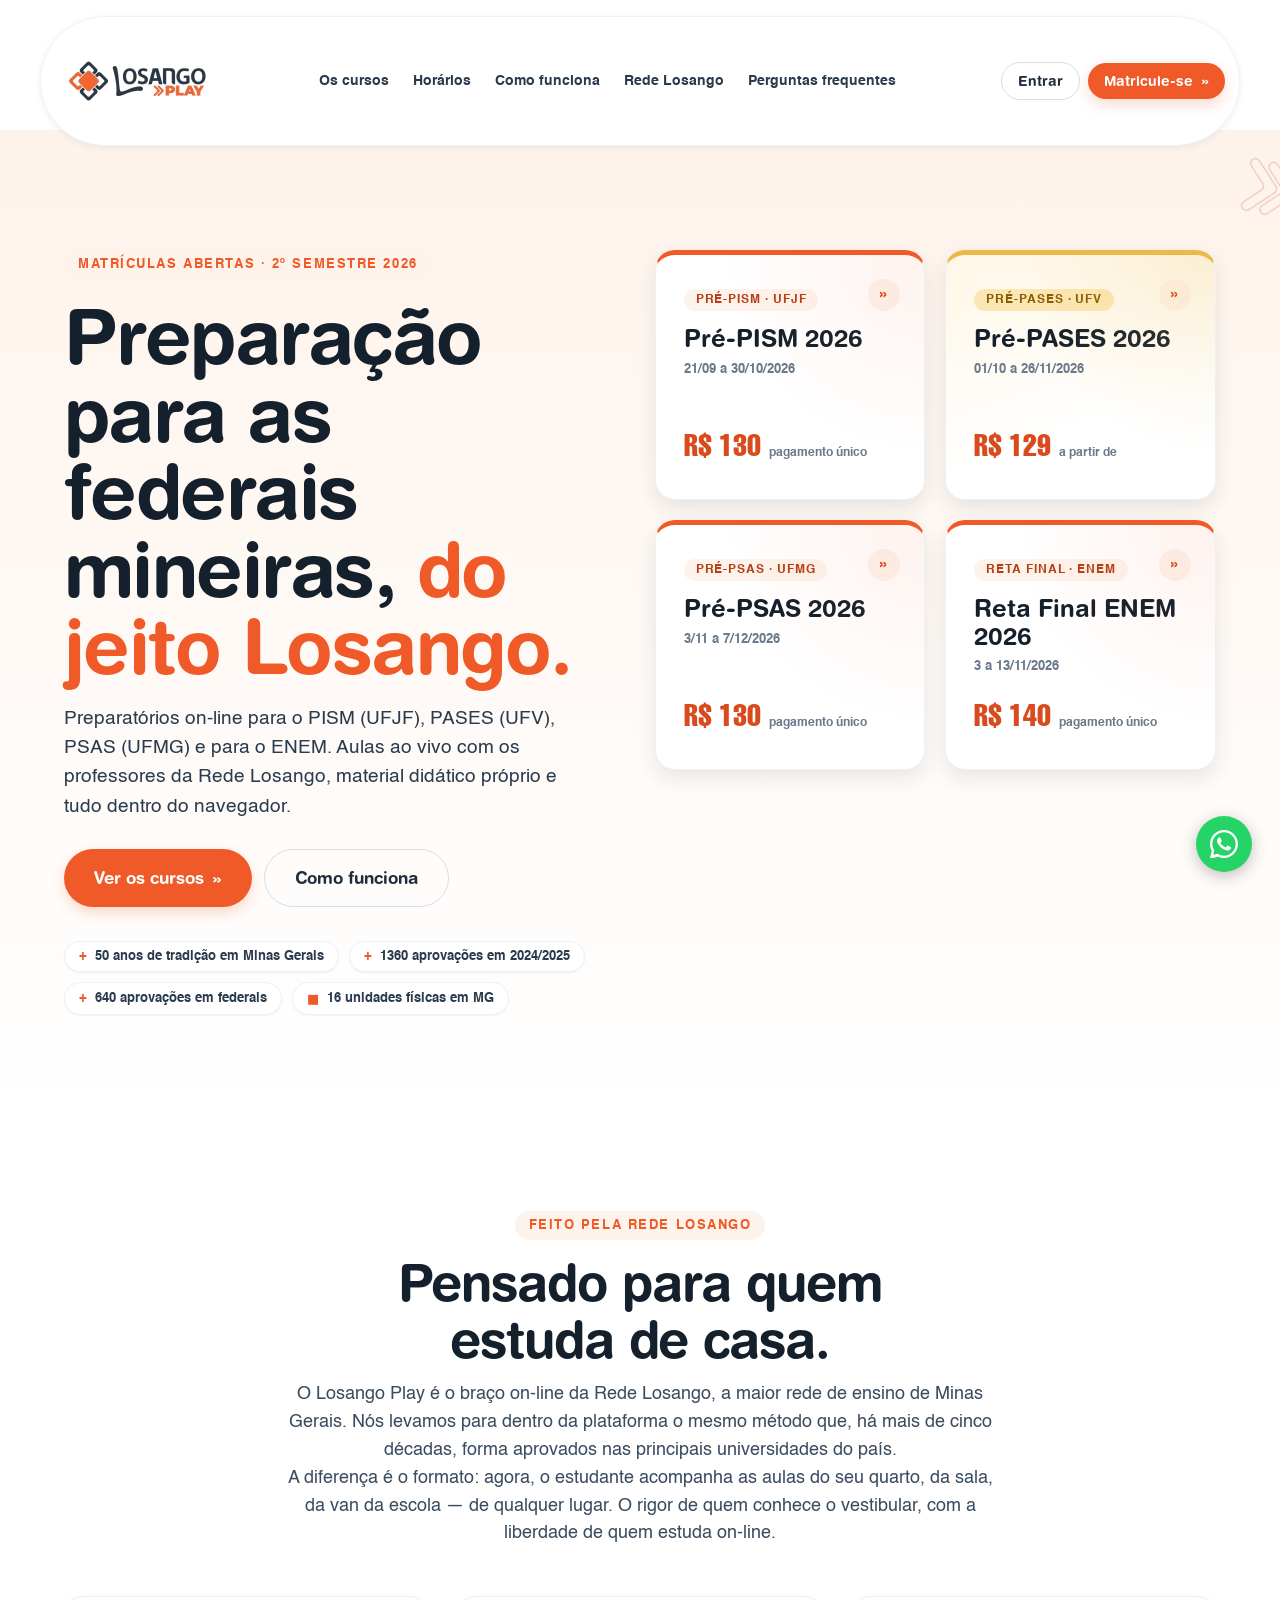
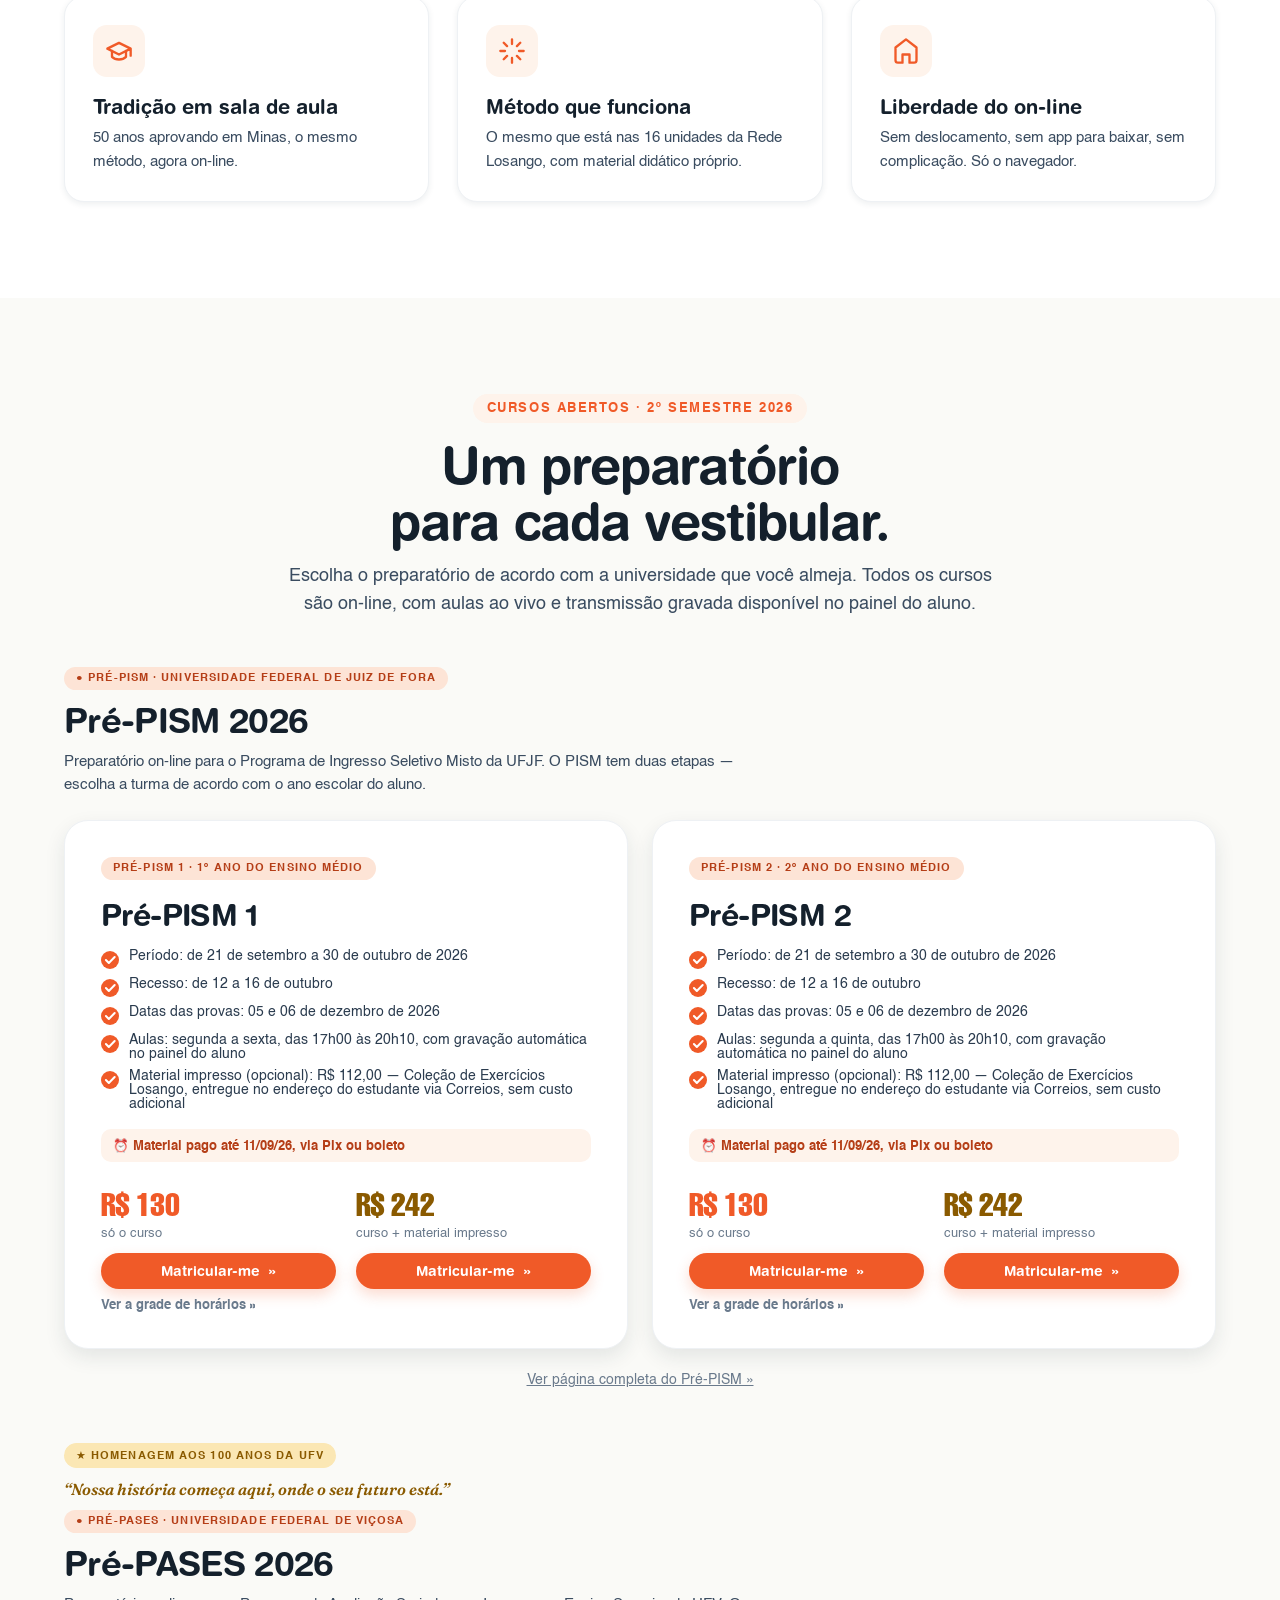
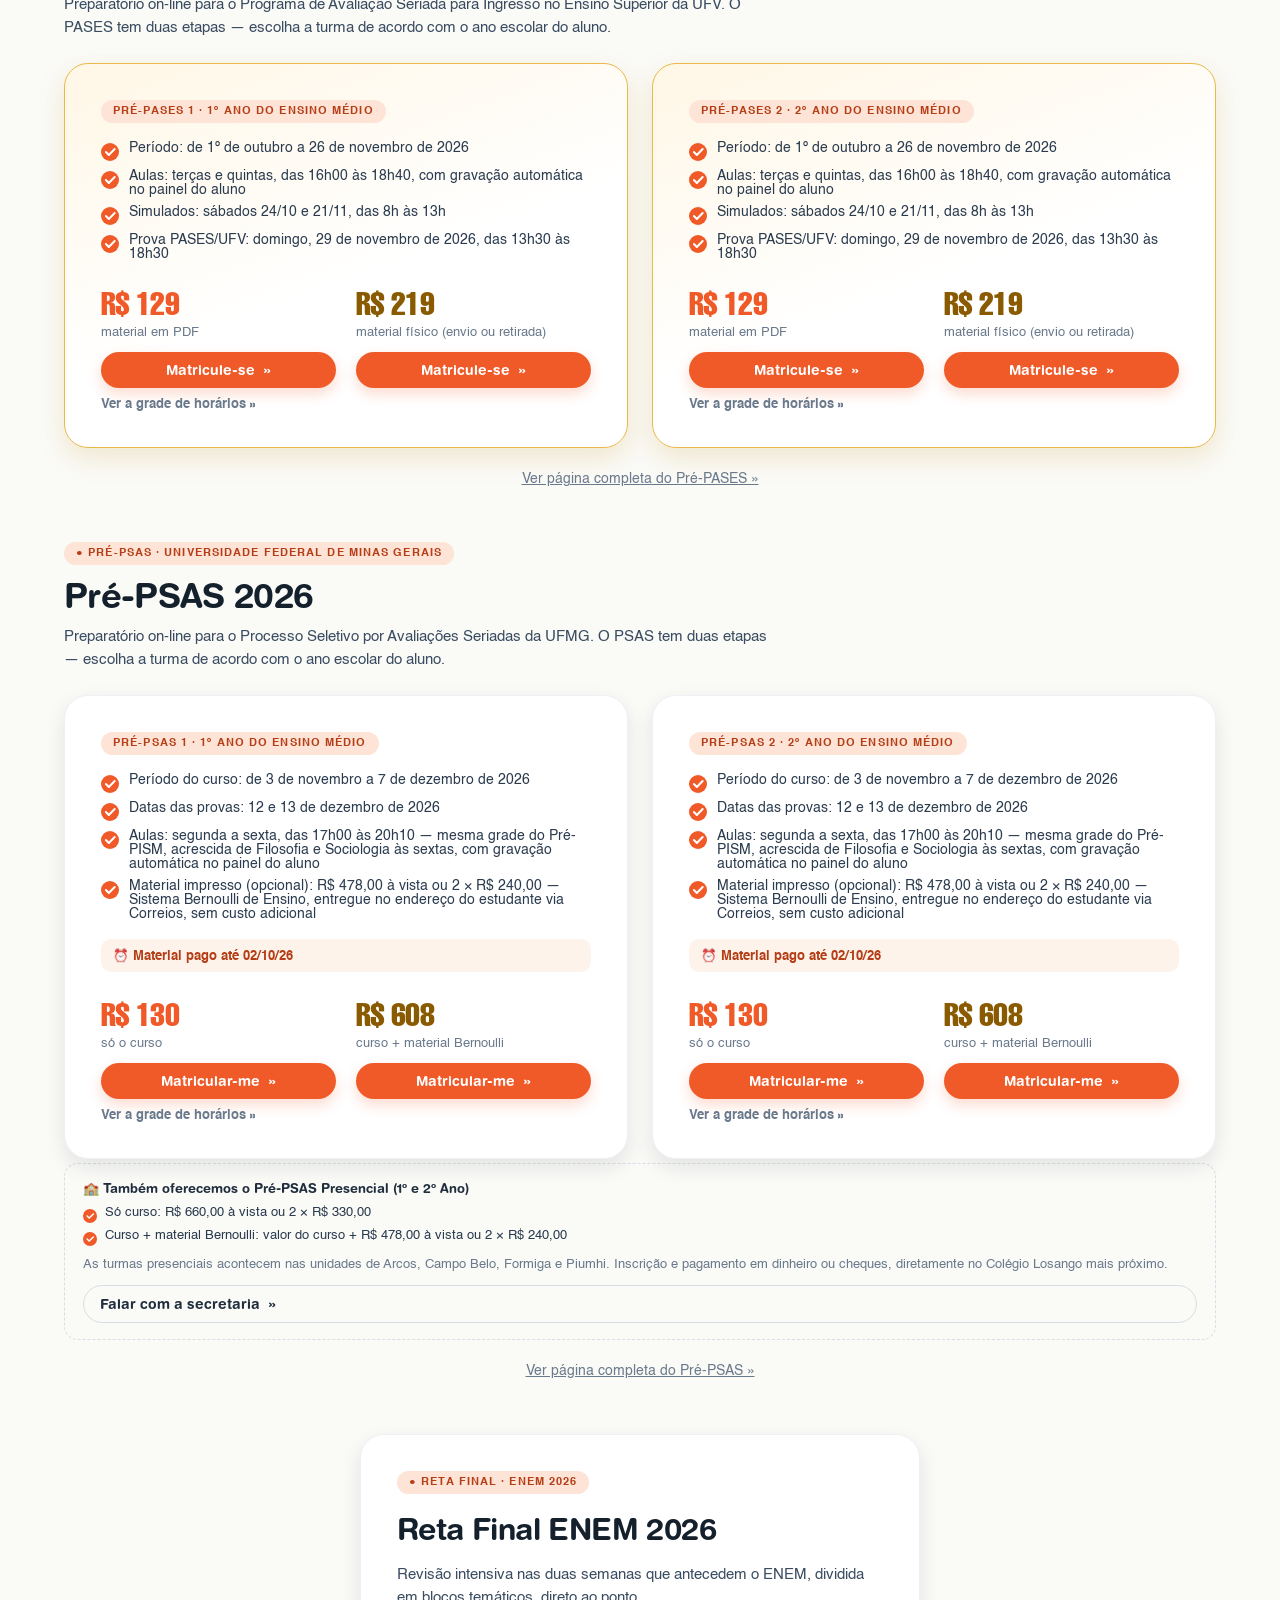
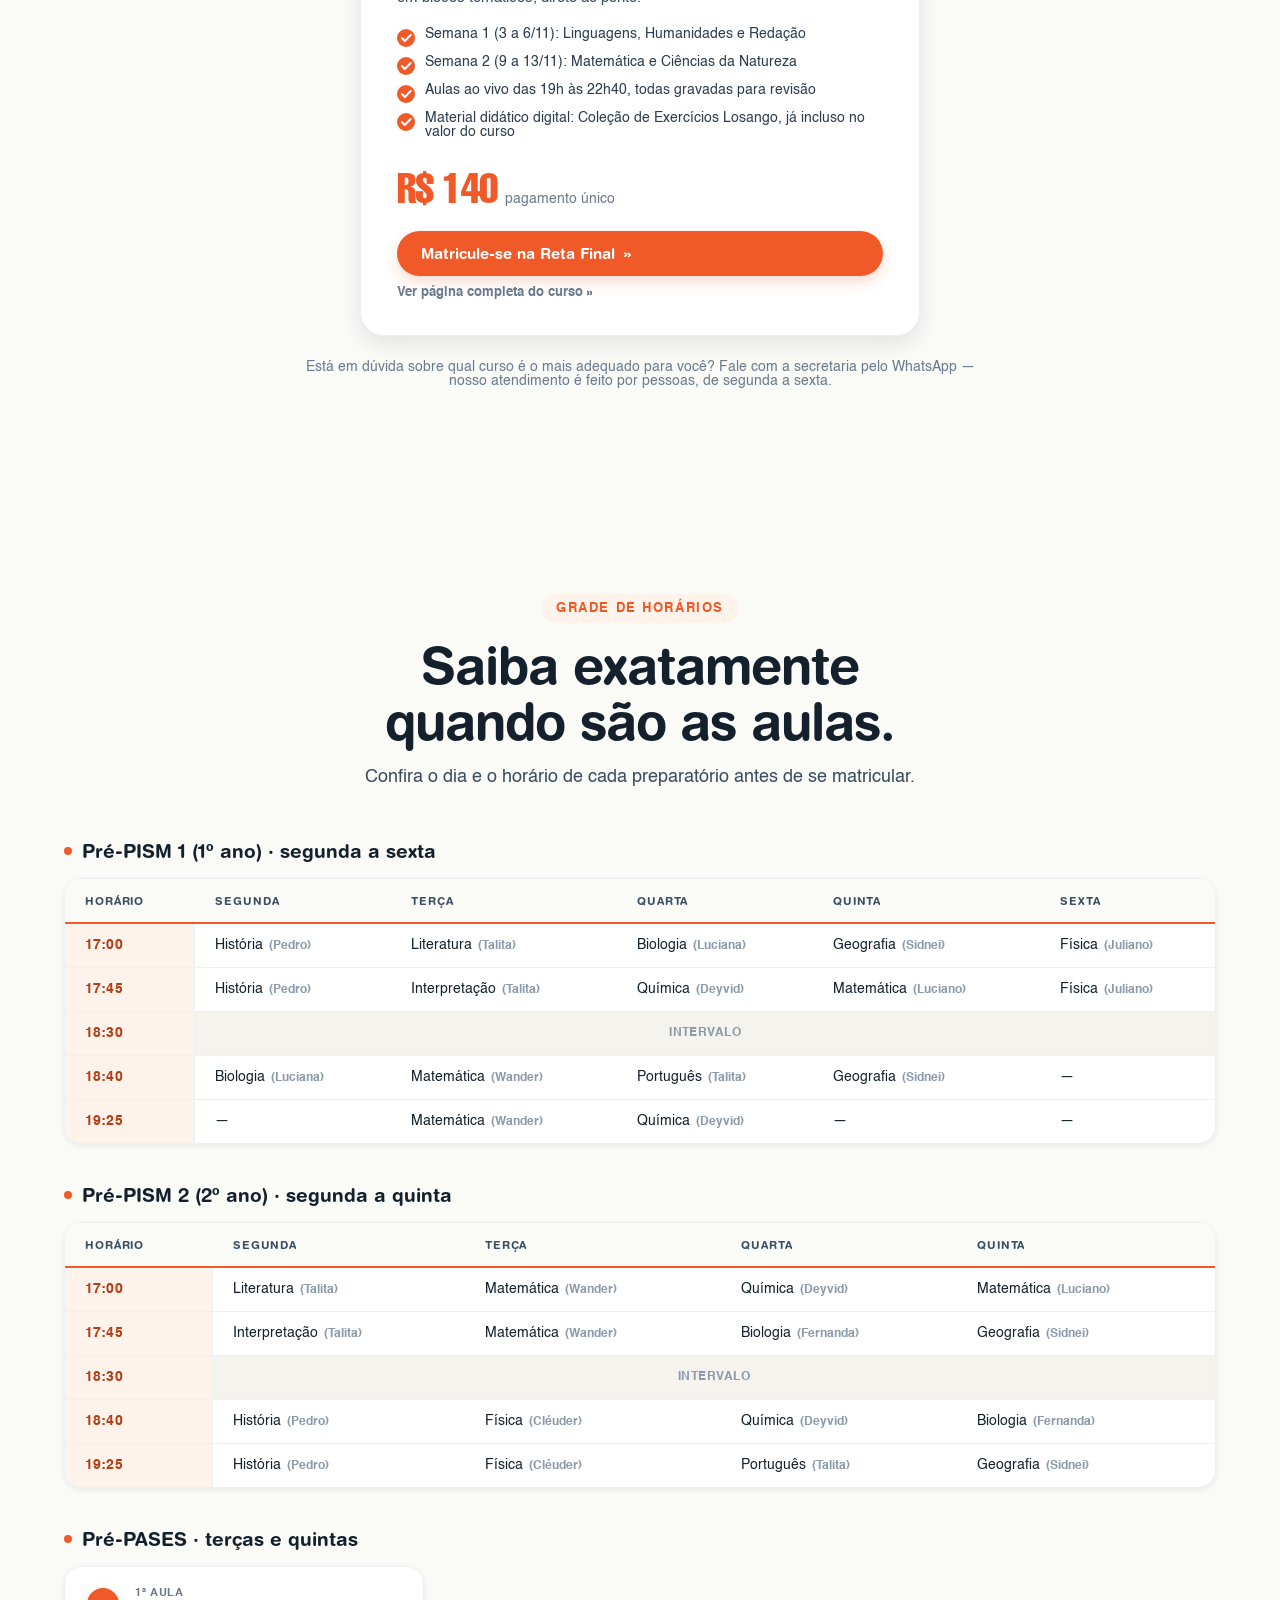
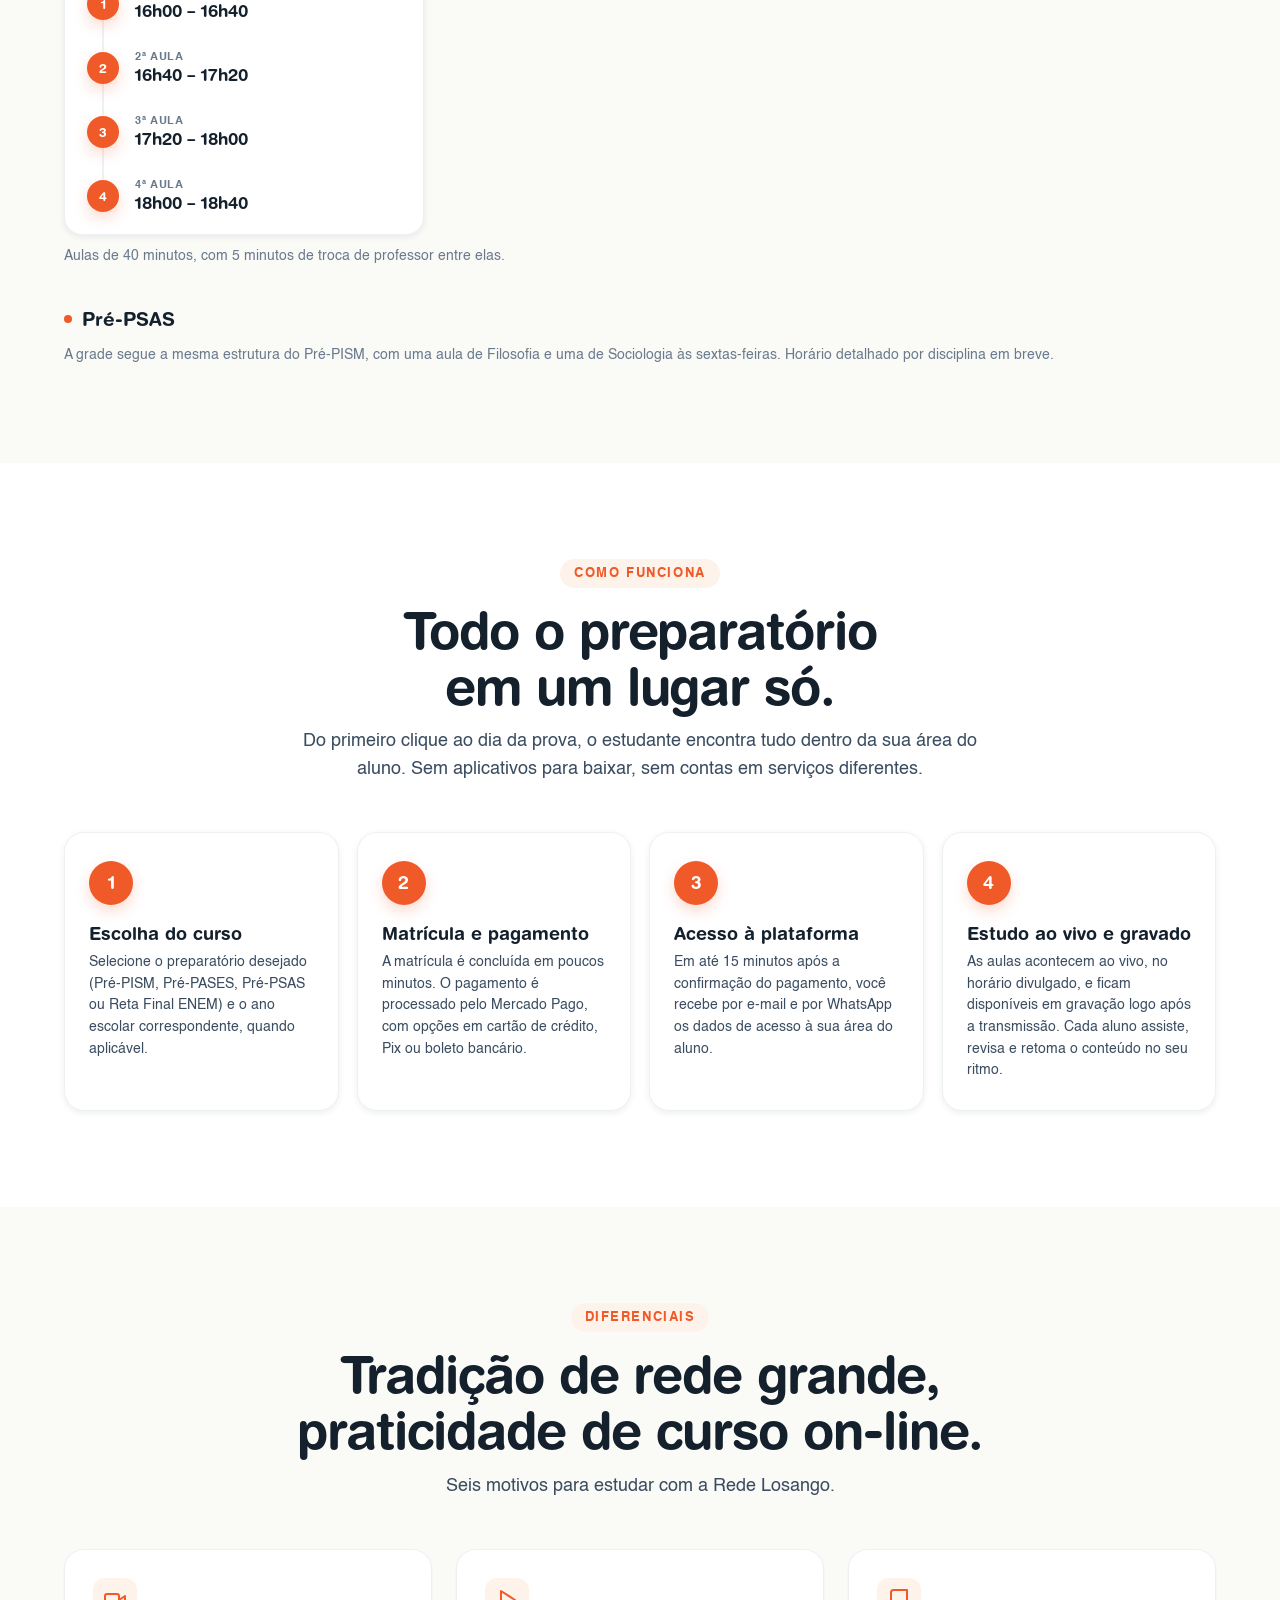
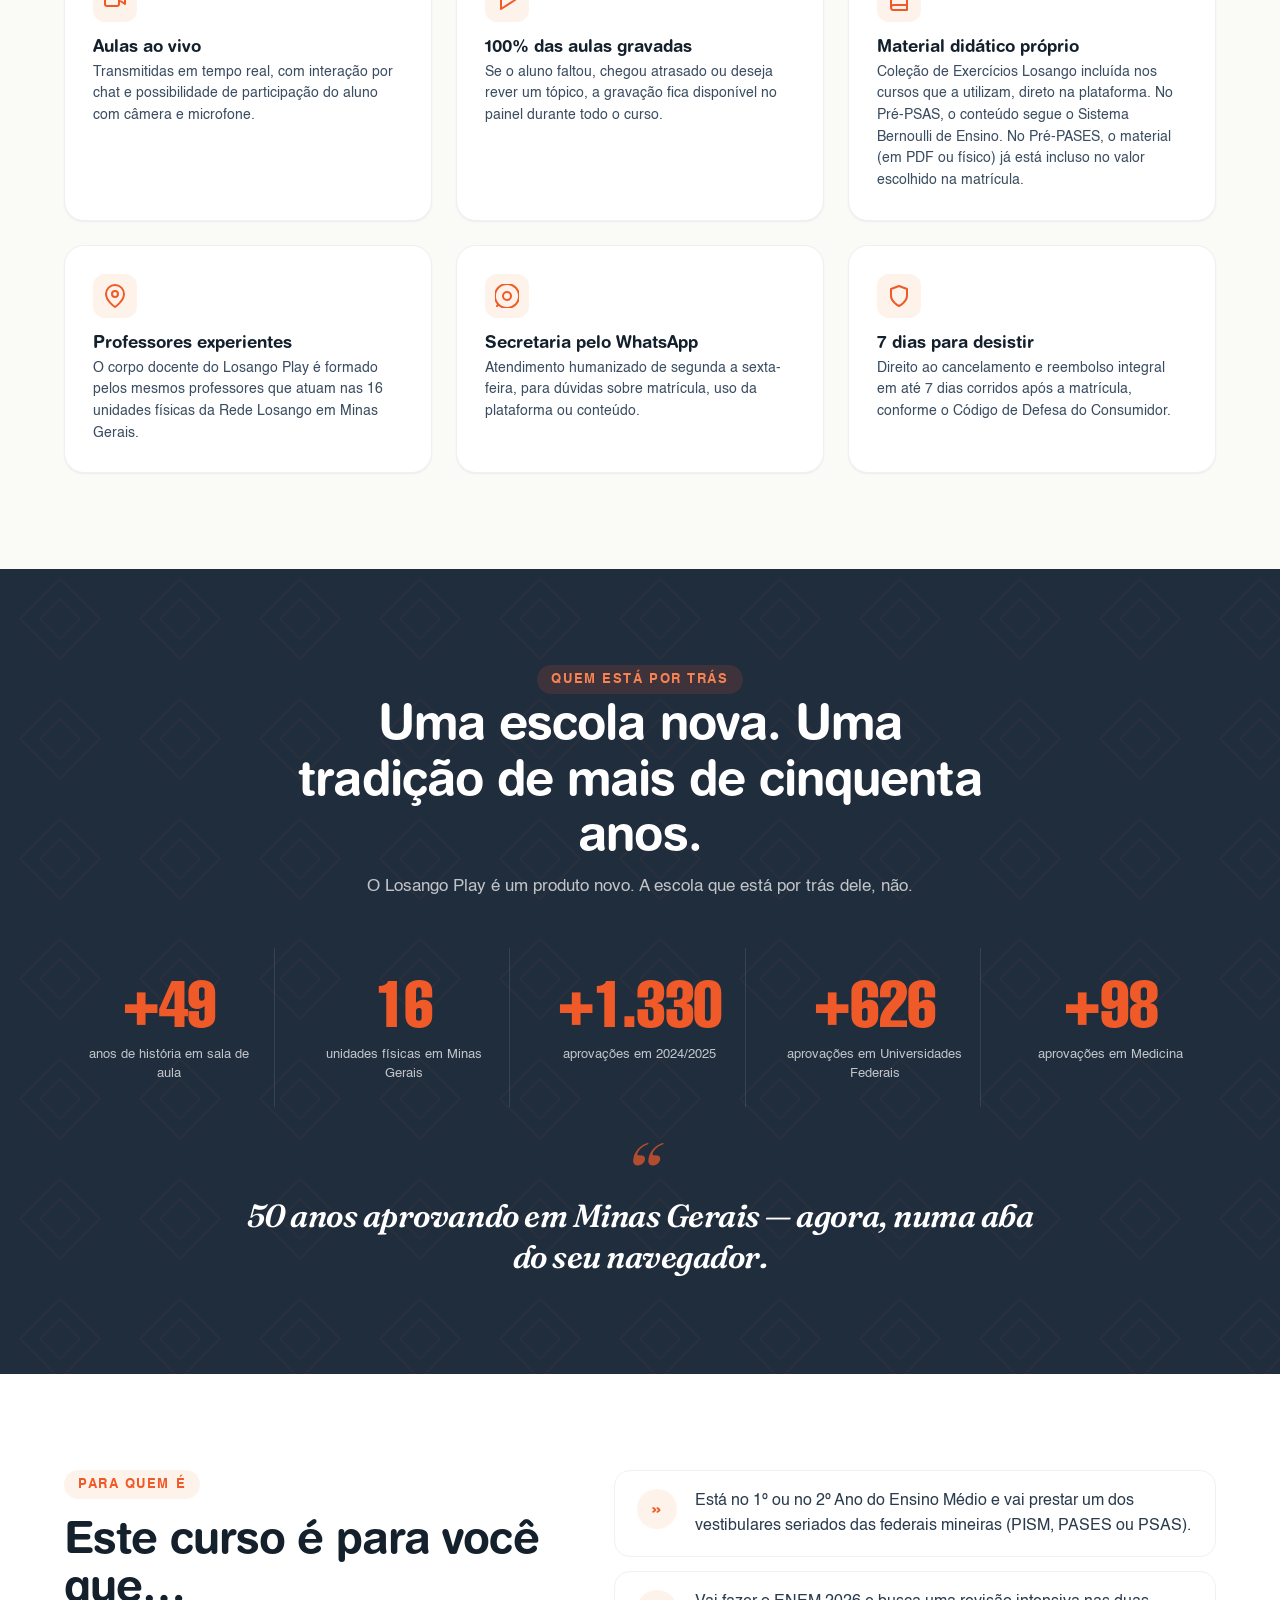
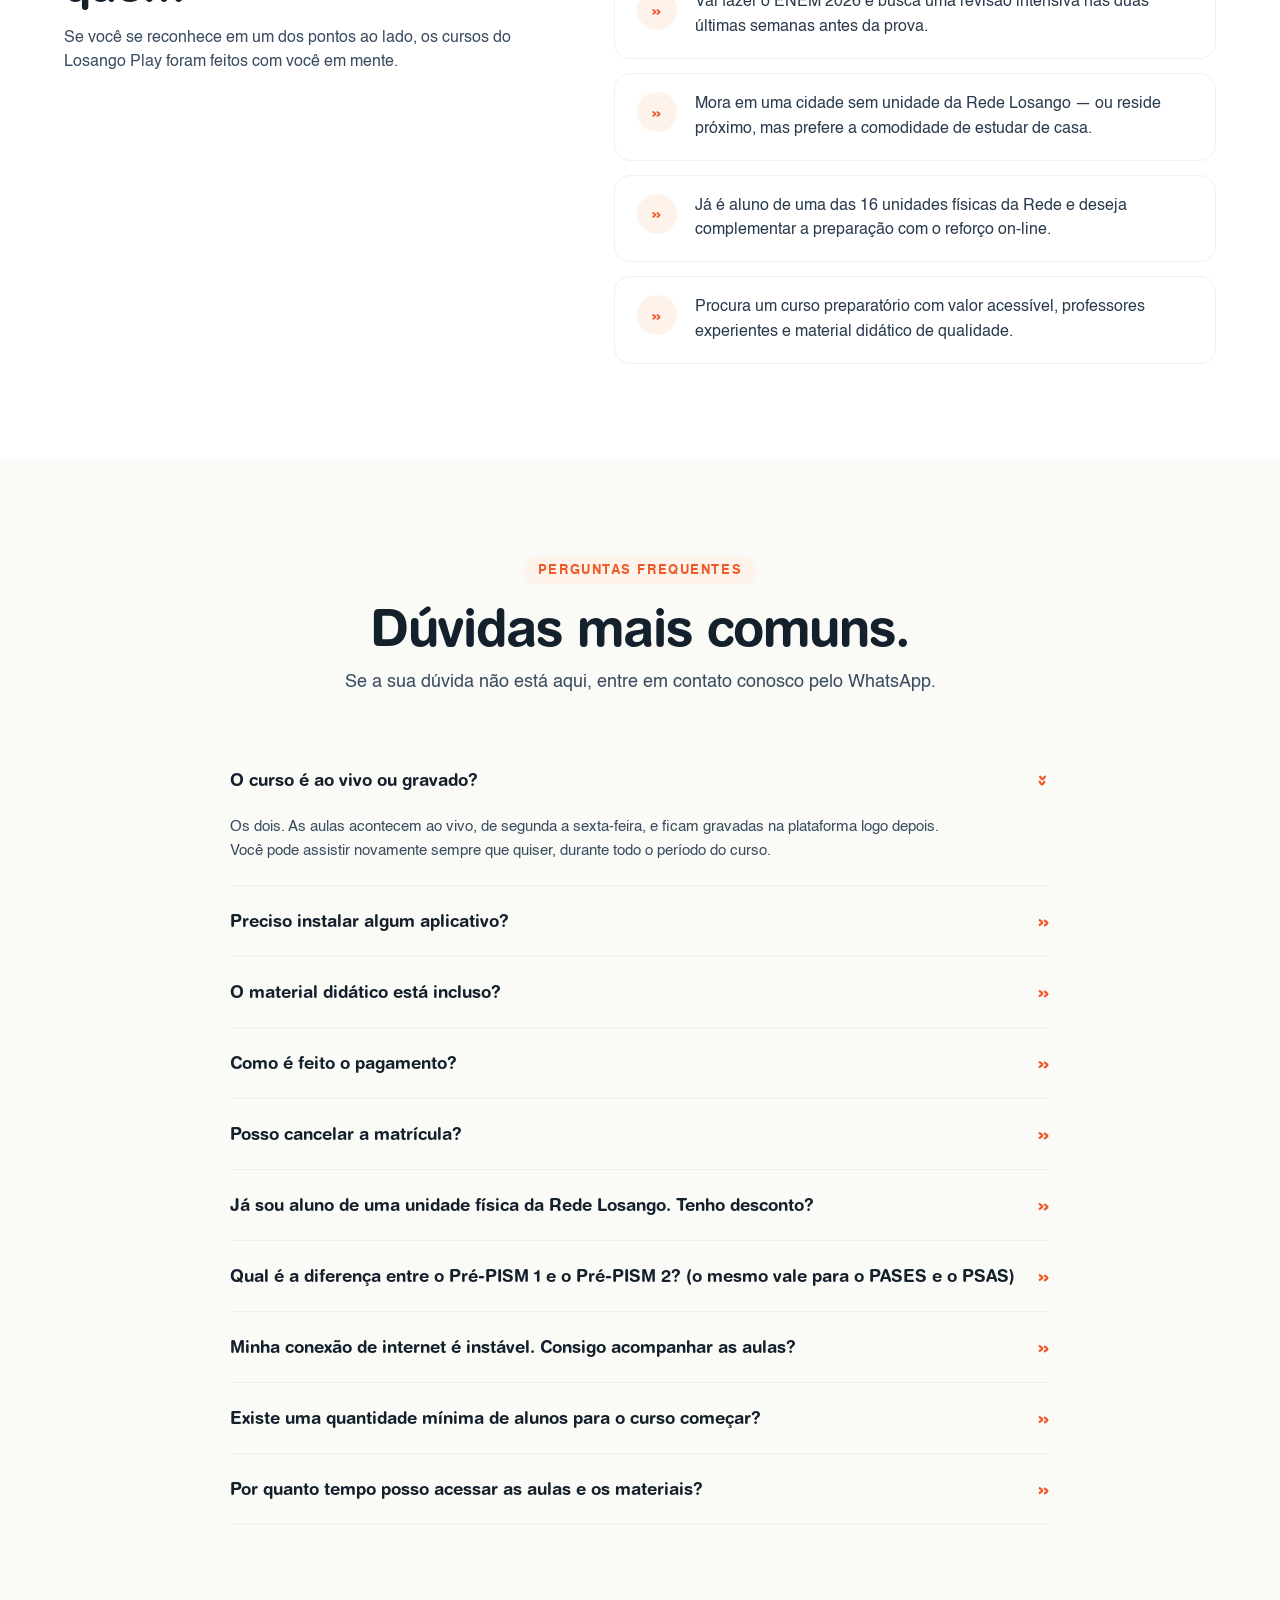
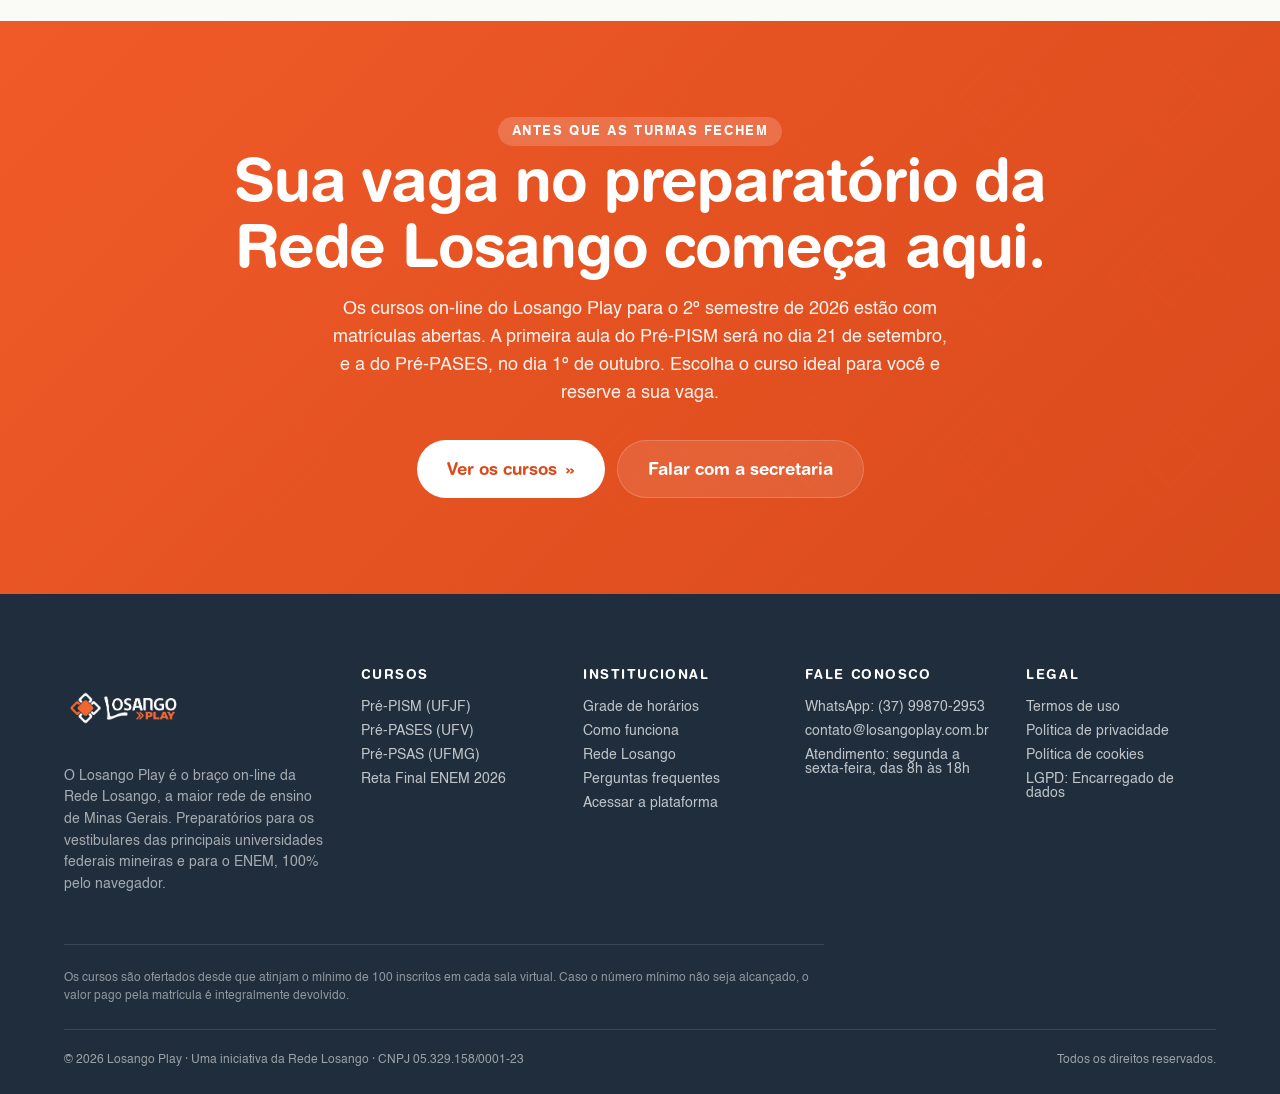
==== commit ddef1304: "feat: completa os links de checkout por turma do Pré-PISM Últimos dois combos (curso + material, 1º " ====
--- a/index.html
+++ b/index.html
@@ -181,12 +181,12 @@
             <div class="price-option">
               <span class="price-option-val">R$ 130</span>
               <span class="price-option-label">só o curso</span>
-              <a class="btn btn-primary btn-sm" href="https://payments.losangoplay.com.br/auth?product=pre-pism-2026" target="_blank" rel="noopener">Matricular-me <span class="chev">»</span></a>
+              <a class="btn btn-primary btn-sm" href="https://payments.losangoplay.com.br/auth?product=pre-pism-2026-1-ano" target="_blank" rel="noopener">Matricular-me <span class="chev">»</span></a>
             </div>
             <div class="price-option price-option-alt">
               <span class="price-option-val">R$ 242</span>
               <span class="price-option-label">curso + material impresso</span>
-              <a class="btn btn-primary btn-sm" href="https://payments.losangoplay.com.br/auth?product=pre-pism-2026-material" target="_blank" rel="noopener">Matricular-me <span class="chev">»</span></a>
+              <a class="btn btn-primary btn-sm" href="https://payments.losangoplay.com.br/auth?product=pre-pism-2026-material-1-ano" target="_blank" rel="noopener">Matricular-me <span class="chev">»</span></a>
             </div>
           </div>
           <p class="course-schedule-link"><a href="#horario-pism-1">Ver a grade de horários »</a></p>
@@ -206,12 +206,12 @@
             <div class="price-option">
               <span class="price-option-val">R$ 130</span>
               <span class="price-option-label">só o curso</span>
-              <a class="btn btn-primary btn-sm" href="https://payments.losangoplay.com.br/auth?product=pre-pism-2026" target="_blank" rel="noopener">Matricular-me <span class="chev">»</span></a>
+              <a class="btn btn-primary btn-sm" href="https://payments.losangoplay.com.br/auth?product=pre-pism-2026-2-ano" target="_blank" rel="noopener">Matricular-me <span class="chev">»</span></a>
             </div>
             <div class="price-option price-option-alt">
               <span class="price-option-val">R$ 242</span>
               <span class="price-option-label">curso + material impresso</span>
-              <a class="btn btn-primary btn-sm" href="https://payments.losangoplay.com.br/auth?product=pre-pism-2026-material" target="_blank" rel="noopener">Matricular-me <span class="chev">»</span></a>
+              <a class="btn btn-primary btn-sm" href="https://payments.losangoplay.com.br/auth?product=pre-pism-2026-material-2-ano" target="_blank" rel="noopener">Matricular-me <span class="chev">»</span></a>
             </div>
           </div>
           <p class="course-schedule-link"><a href="#horario-pism-2">Ver a grade de horários »</a></p>
@@ -242,12 +242,12 @@
             <div class="price-option">
               <span class="price-option-val">R$ 129</span>
               <span class="price-option-label">material em PDF</span>
-              <a class="btn btn-primary btn-sm" href="https://payments.losangoplay.com.br/auth?product=pre-pases-2026" target="_blank" rel="noopener">Matricule-se <span class="chev">»</span></a>
+              <a class="btn btn-primary btn-sm" href="https://payments.losangoplay.com.br/auth?product=pre-pases-2026-1-ano" target="_blank" rel="noopener">Matricule-se <span class="chev">»</span></a>
             </div>
             <div class="price-option price-option-alt">
               <span class="price-option-val">R$ 219</span>
               <span class="price-option-label">material físico (envio ou retirada)</span>
-              <a class="btn btn-primary btn-sm" href="https://payments.losangoplay.com.br/auth?product=pre-pases-2026-material" target="_blank" rel="noopener">Matricule-se <span class="chev">»</span></a>
+              <a class="btn btn-primary btn-sm" href="https://payments.losangoplay.com.br/auth?product=pre-pases-2026-material-1-ano" target="_blank" rel="noopener">Matricule-se <span class="chev">»</span></a>
             </div>
           </div>
           <p class="course-schedule-link"><a href="#horario-pases">Ver a grade de horários »</a></p>
@@ -264,12 +264,12 @@
             <div class="price-option">
               <span class="price-option-val">R$ 129</span>
               <span class="price-option-label">material em PDF</span>
-              <a class="btn btn-primary btn-sm" href="https://payments.losangoplay.com.br/auth?product=pre-pases-2026" target="_blank" rel="noopener">Matricule-se <span class="chev">»</span></a>
+              <a class="btn btn-primary btn-sm" href="https://payments.losangoplay.com.br/auth?product=pre-pases-2026-2-ano" target="_blank" rel="noopener">Matricule-se <span class="chev">»</span></a>
             </div>
             <div class="price-option price-option-alt">
               <span class="price-option-val">R$ 219</span>
               <span class="price-option-label">material físico (envio ou retirada)</span>
-              <a class="btn btn-primary btn-sm" href="https://payments.losangoplay.com.br/auth?product=pre-pases-2026-material" target="_blank" rel="noopener">Matricule-se <span class="chev">»</span></a>
+              <a class="btn btn-primary btn-sm" href="https://payments.losangoplay.com.br/auth?product=pre-pases-2026-material-2-ano" target="_blank" rel="noopener">Matricule-se <span class="chev">»</span></a>
             </div>
           </div>
           <p class="course-schedule-link"><a href="#horario-pases">Ver a grade de horários »</a></p>
@@ -299,12 +299,12 @@
             <div class="price-option">
               <span class="price-option-val">R$ 130</span>
               <span class="price-option-label">só o curso</span>
-              <a class="btn btn-primary btn-sm" href="https://payments.losangoplay.com.br/auth?product=pre-psas-2026" target="_blank" rel="noopener">Matricular-me <span class="chev">»</span></a>
+              <a class="btn btn-primary btn-sm" href="https://payments.losangoplay.com.br/auth?product=pre-psas-2026-1-ano" target="_blank" rel="noopener">Matricular-me <span class="chev">»</span></a>
             </div>
             <div class="price-option price-option-alt">
               <span class="price-option-val">R$ 608</span>
               <span class="price-option-label">curso + material Bernoulli</span>
-              <a class="btn btn-primary btn-sm" href="https://payments.losangoplay.com.br/auth?product=pre-psas-2026-material" target="_blank" rel="noopener">Matricular-me <span class="chev">»</span></a>
+              <a class="btn btn-primary btn-sm" href="https://payments.losangoplay.com.br/auth?product=pre-psas-2026-material-1-ano" target="_blank" rel="noopener">Matricular-me <span class="chev">»</span></a>
             </div>
           </div>
           <p class="course-schedule-link"><a href="#horario-psas">Ver a grade de horários »</a></p>
@@ -322,12 +322,12 @@
             <div class="price-option">
               <span class="price-option-val">R$ 130</span>
               <span class="price-option-label">só o curso</span>
-              <a class="btn btn-primary btn-sm" href="https://payments.losangoplay.com.br/auth?product=pre-psas-2026" target="_blank" rel="noopener">Matricular-me <span class="chev">»</span></a>
+              <a class="btn btn-primary btn-sm" href="https://payments.losangoplay.com.br/auth?product=pre-psas-2026-2-ano" target="_blank" rel="noopener">Matricular-me <span class="chev">»</span></a>
             </div>
             <div class="price-option price-option-alt">
               <span class="price-option-val">R$ 608</span>
               <span class="price-option-label">curso + material Bernoulli</span>
-              <a class="btn btn-primary btn-sm" href="https://payments.losangoplay.com.br/auth?product=pre-psas-2026-material" target="_blank" rel="noopener">Matricular-me <span class="chev">»</span></a>
+              <a class="btn btn-primary btn-sm" href="https://payments.losangoplay.com.br/auth?product=pre-psas-2026-material-2-ano" target="_blank" rel="noopener">Matricular-me <span class="chev">»</span></a>
             </div>
           </div>
           <p class="course-schedule-link"><a href="#horario-psas">Ver a grade de horários »</a></p>
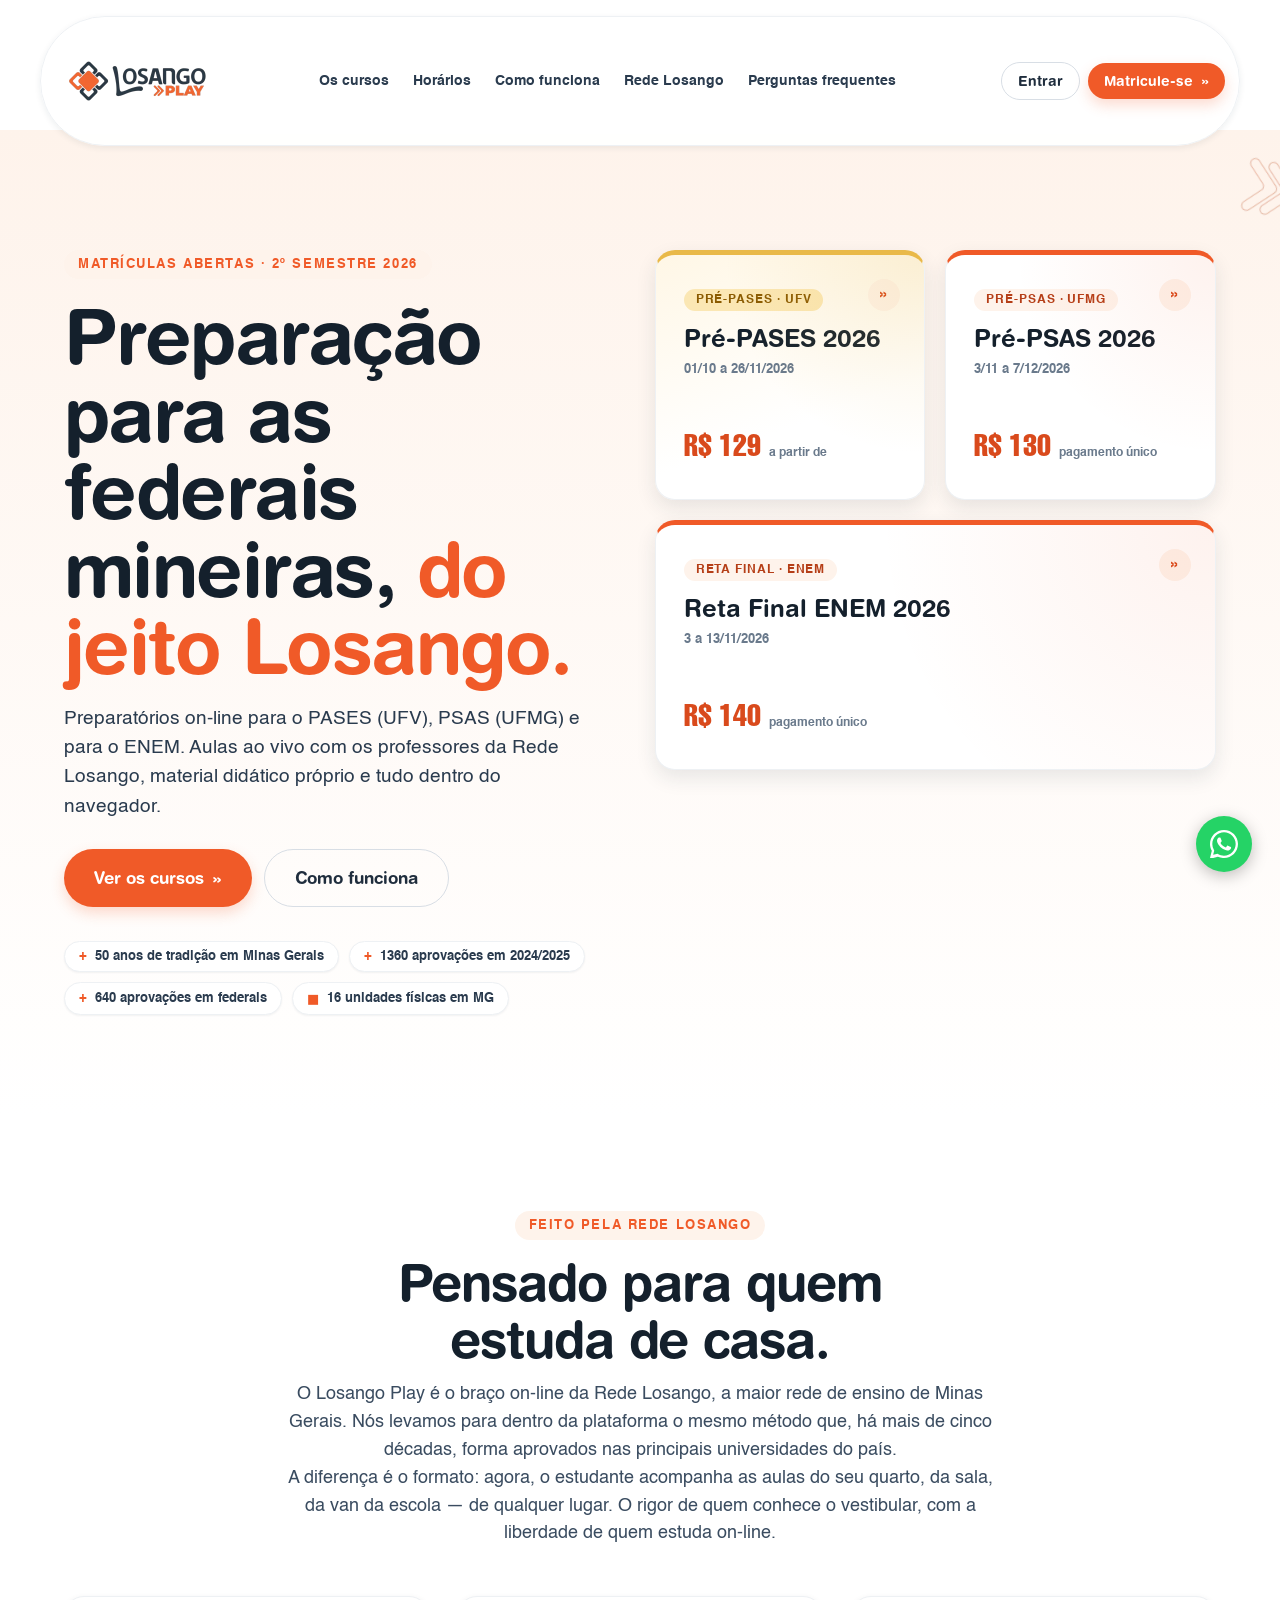
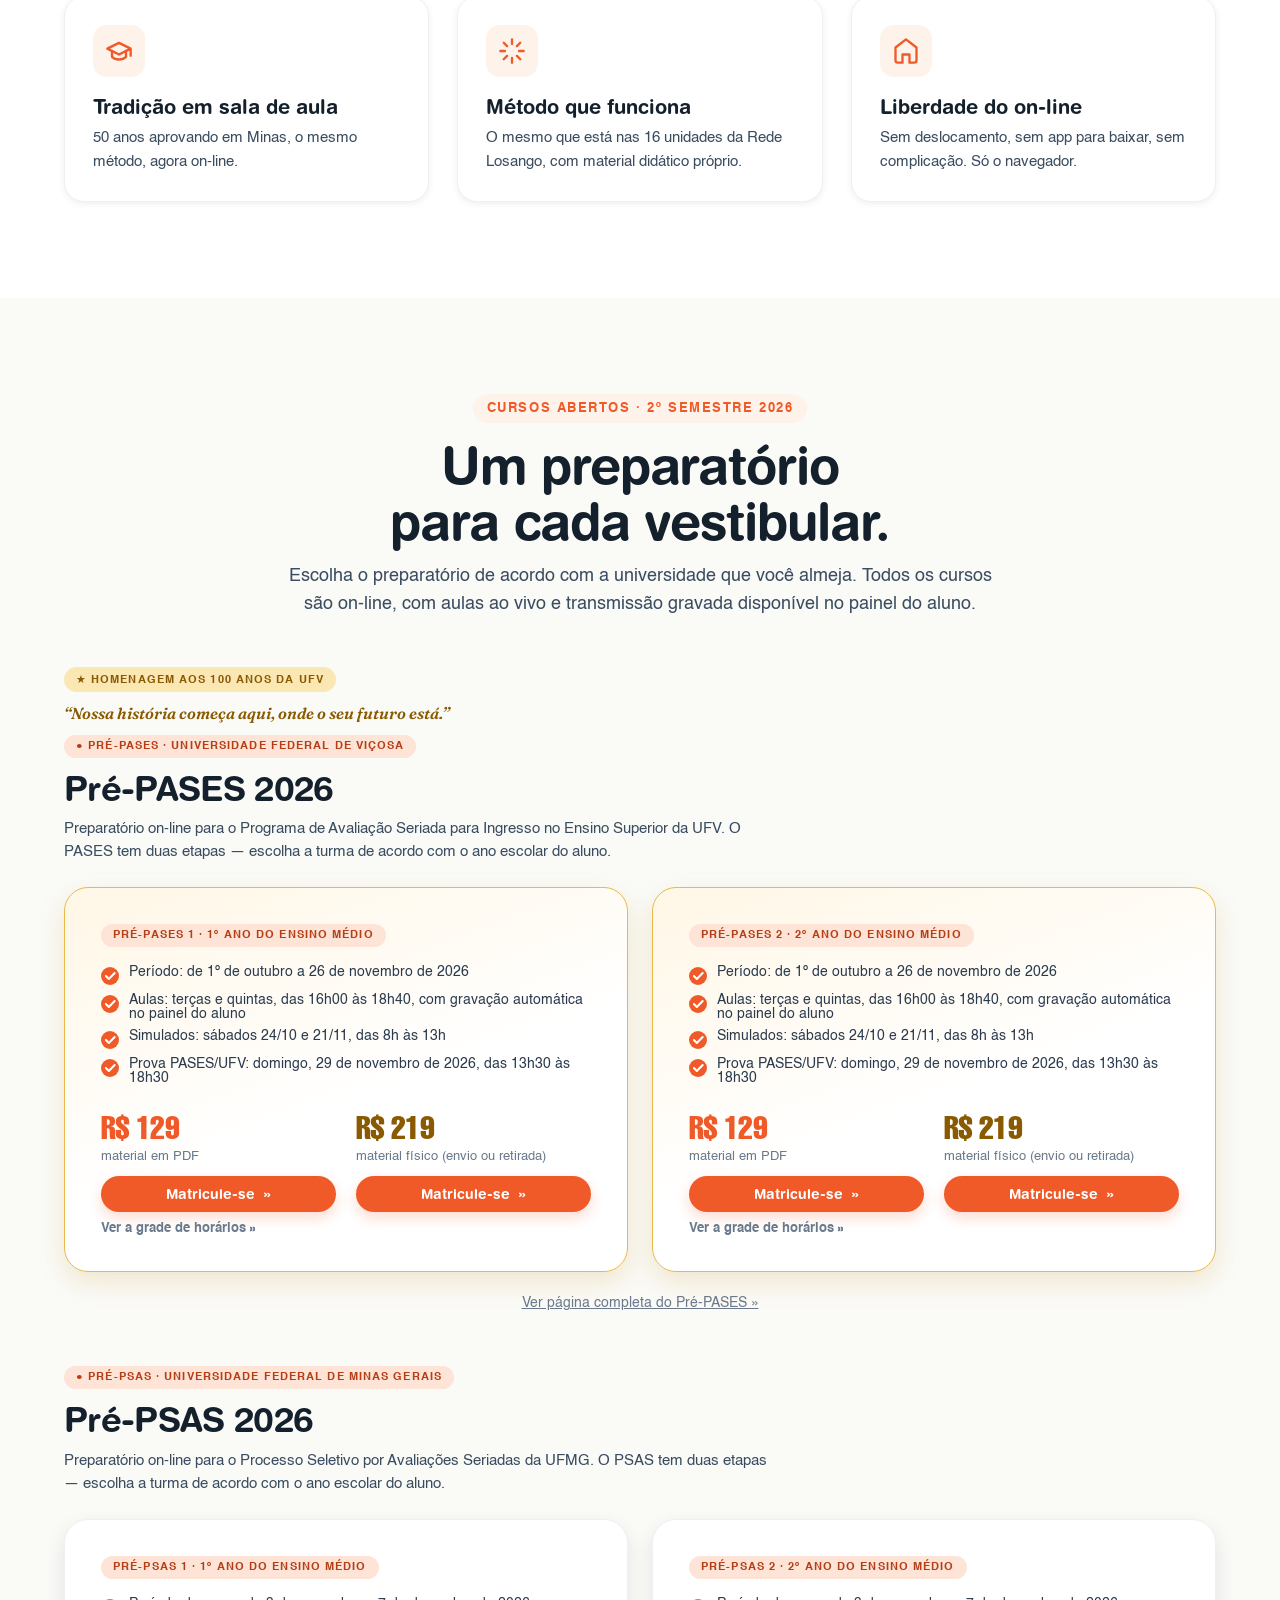
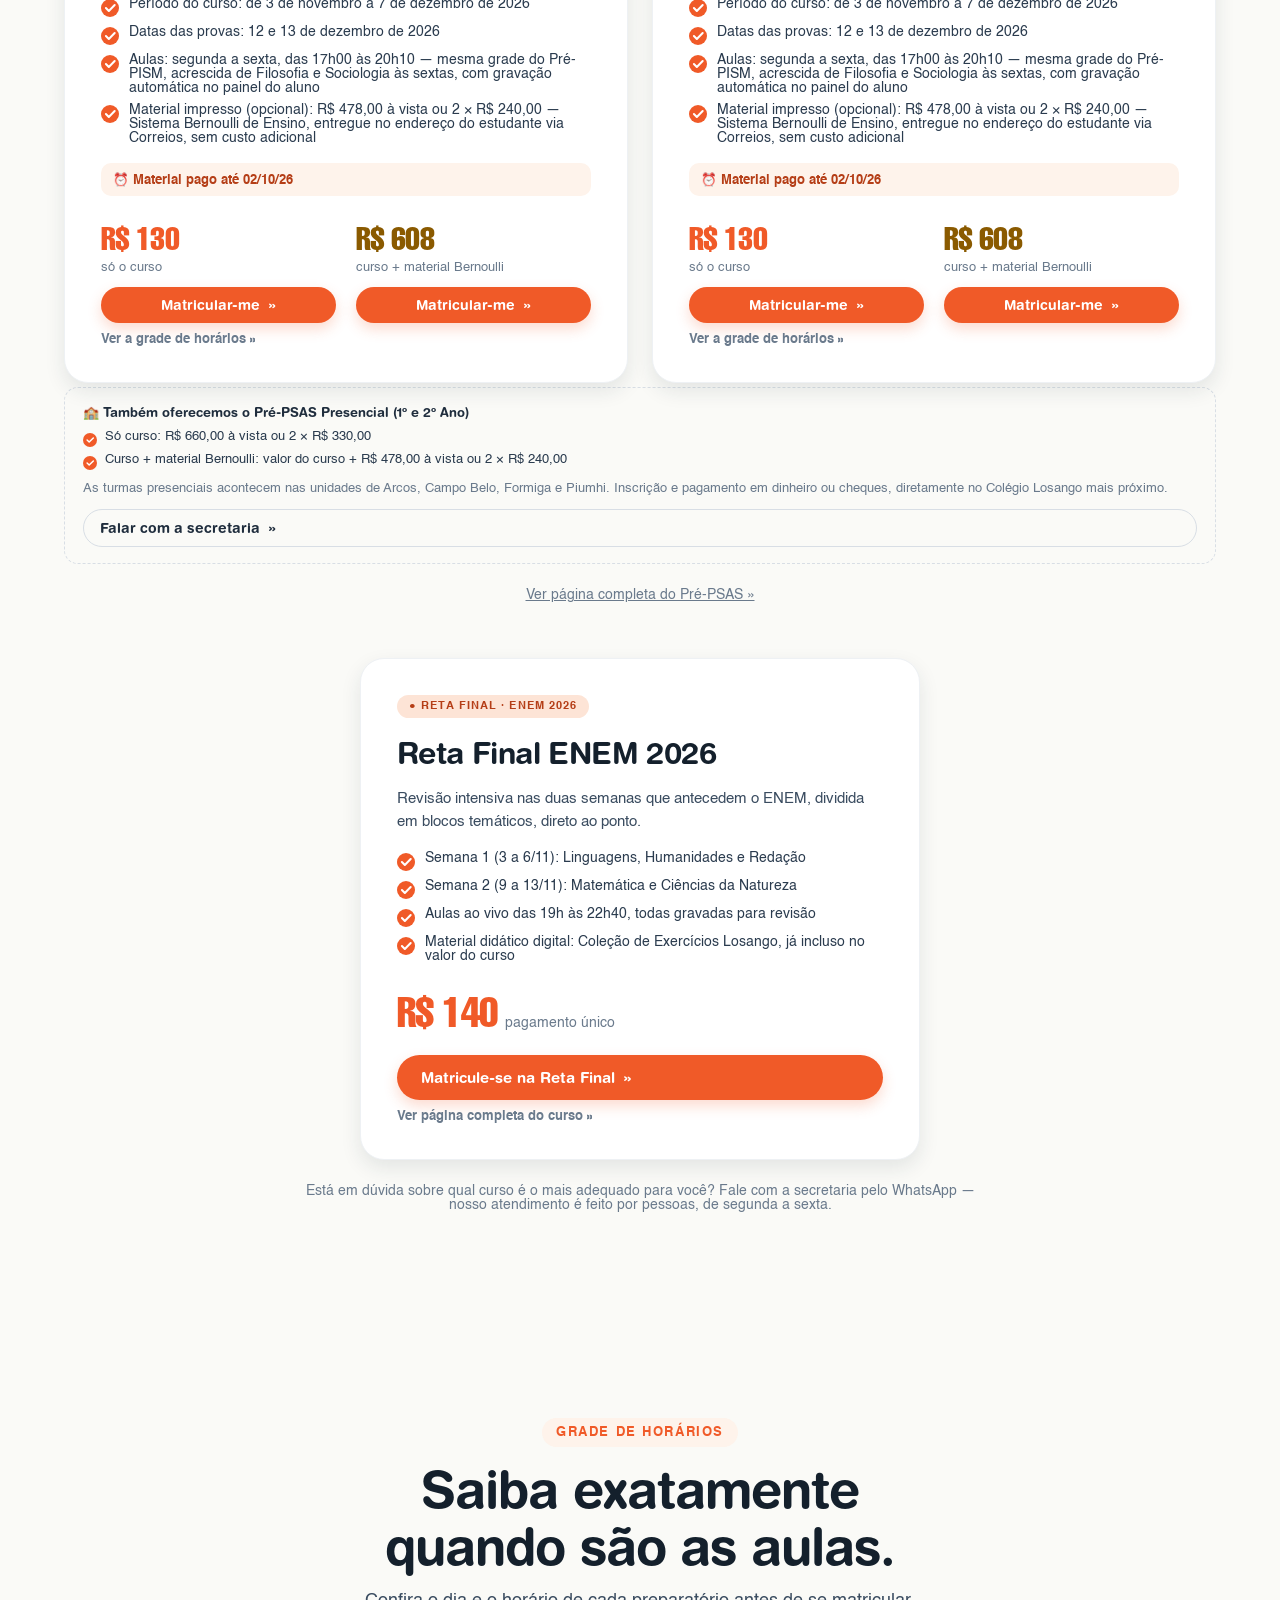
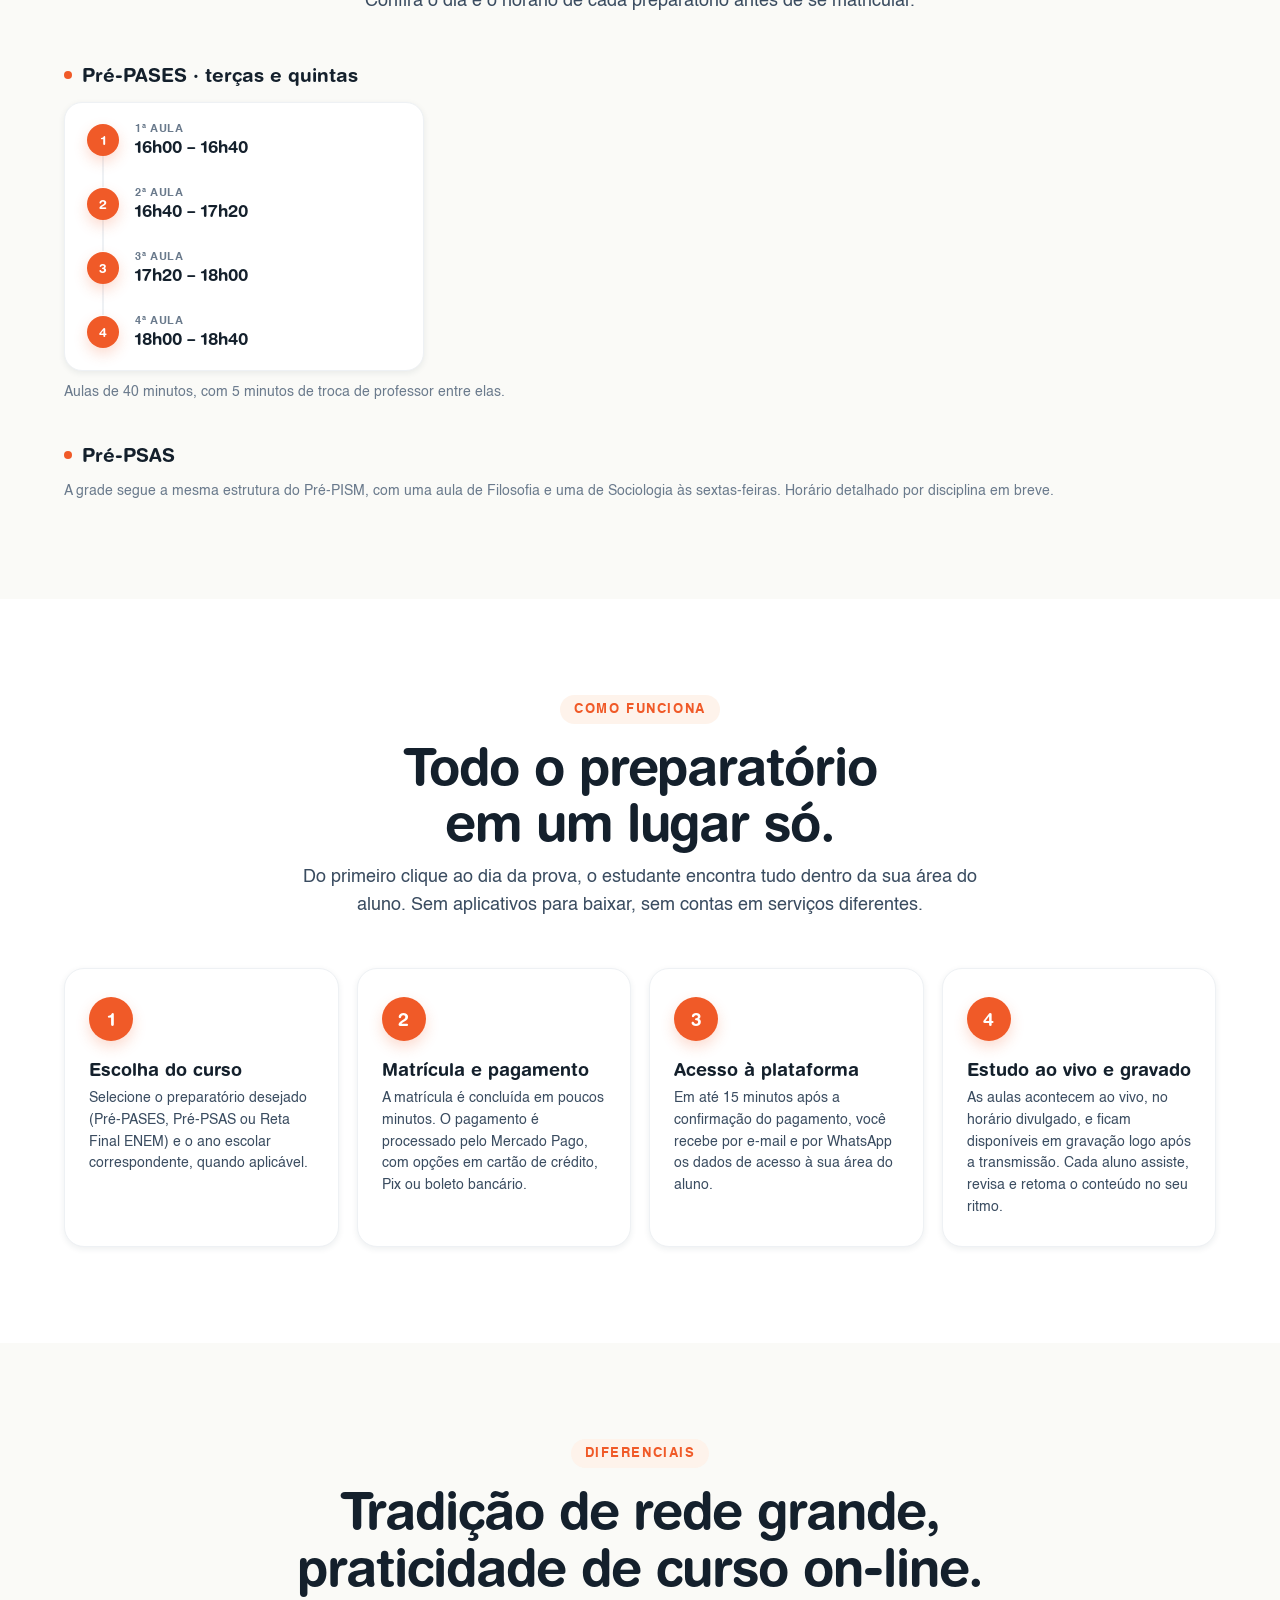
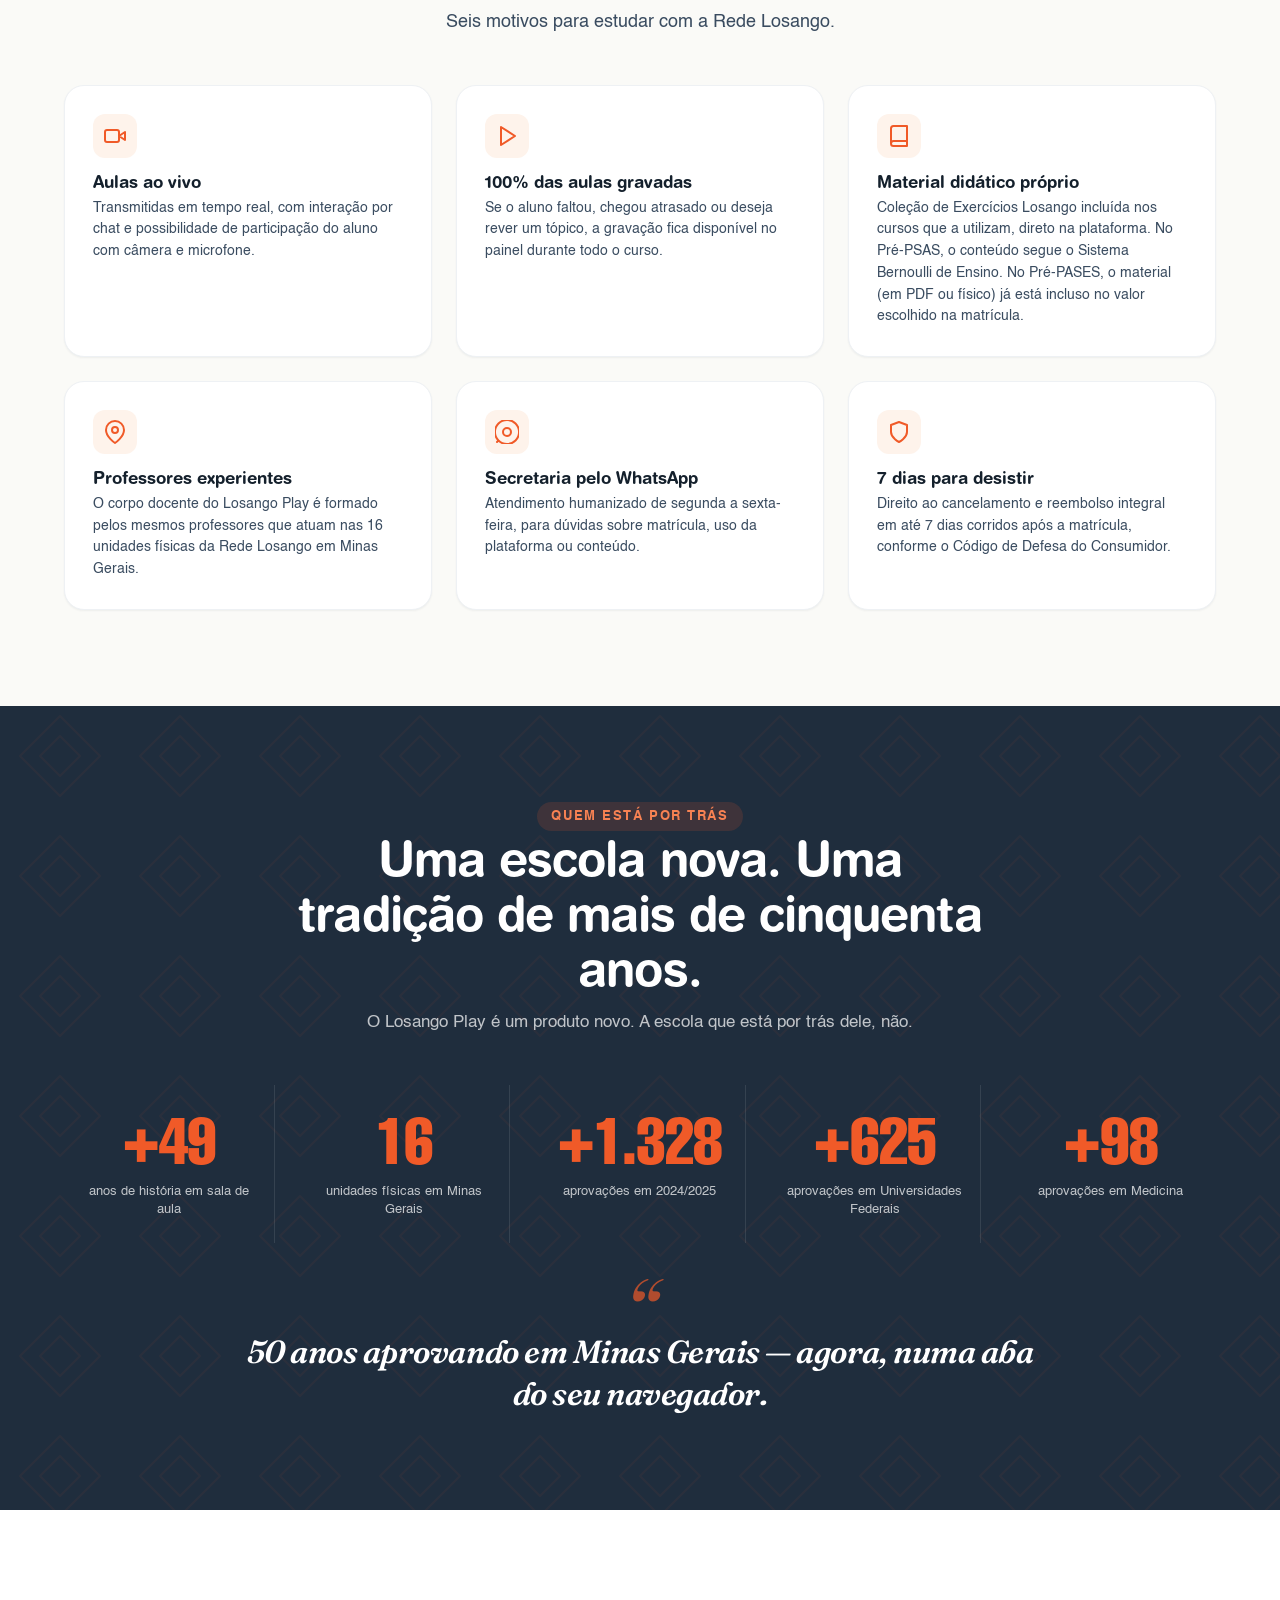
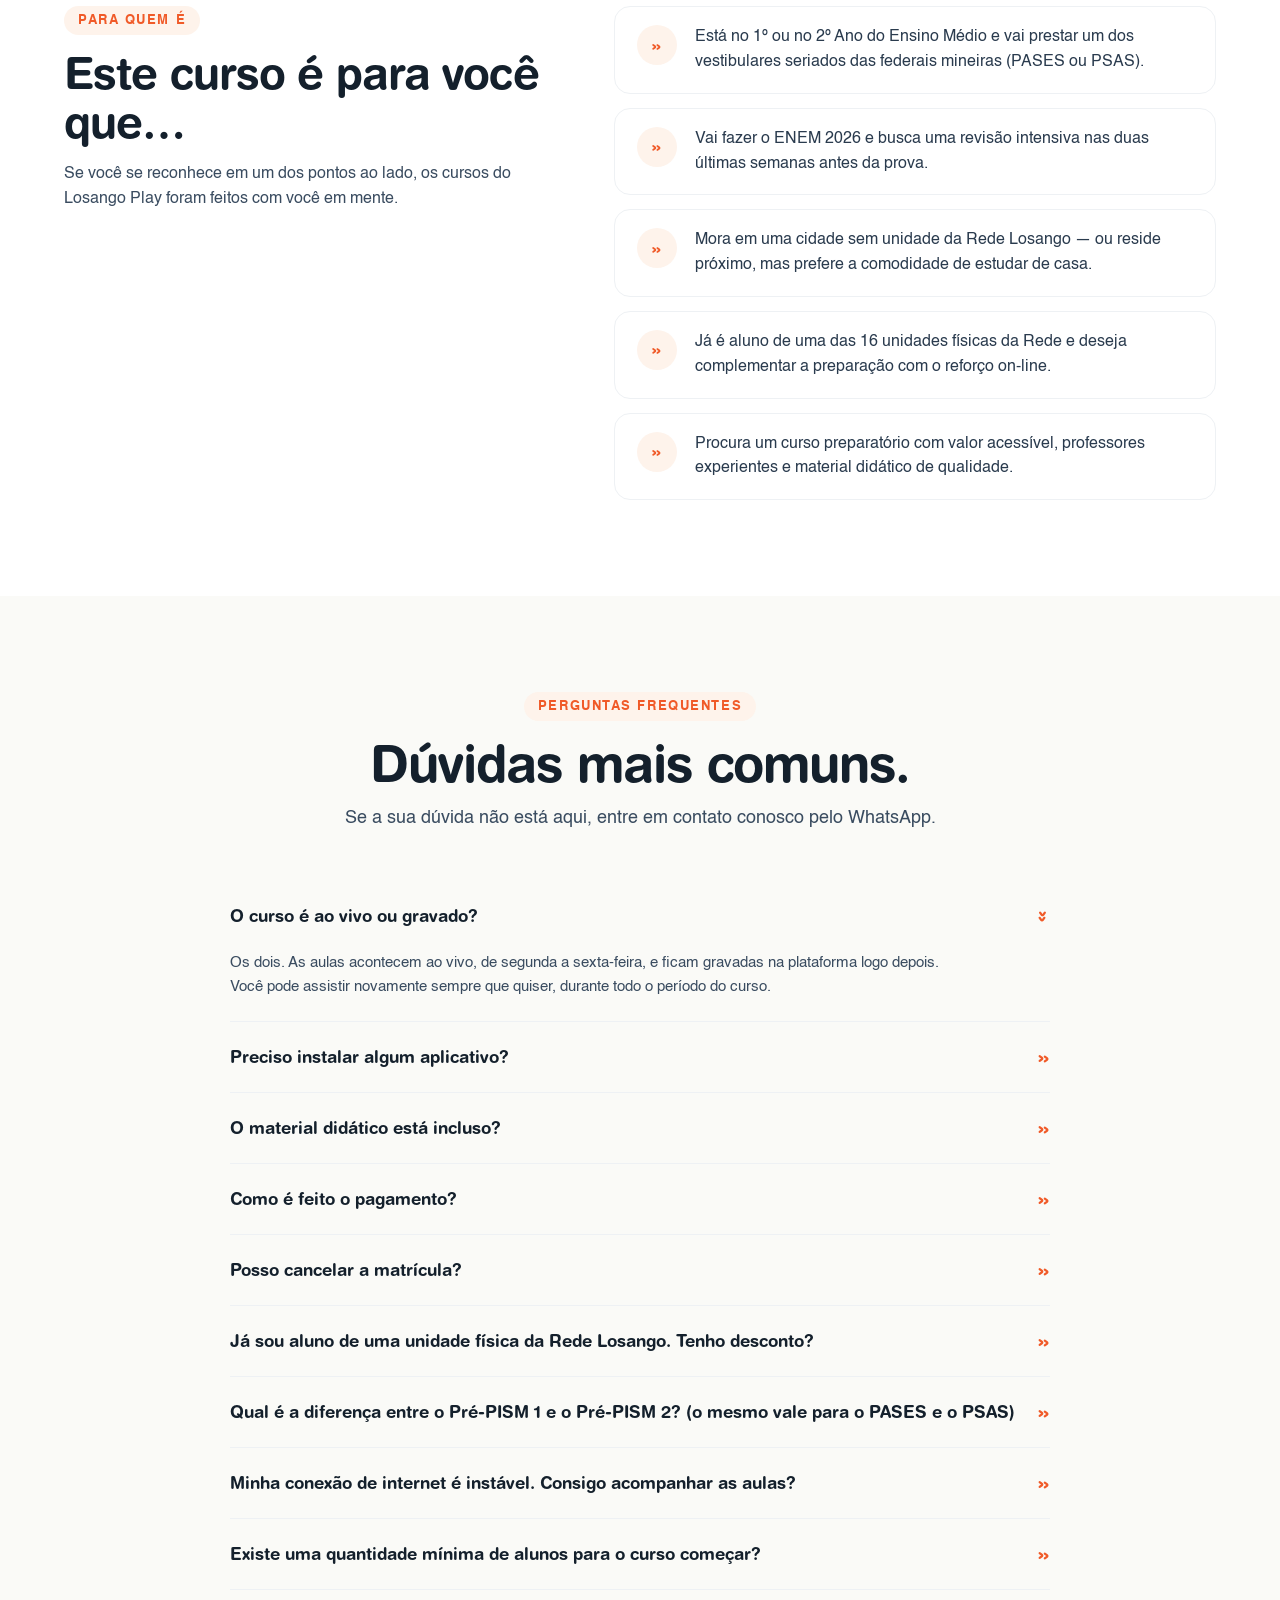
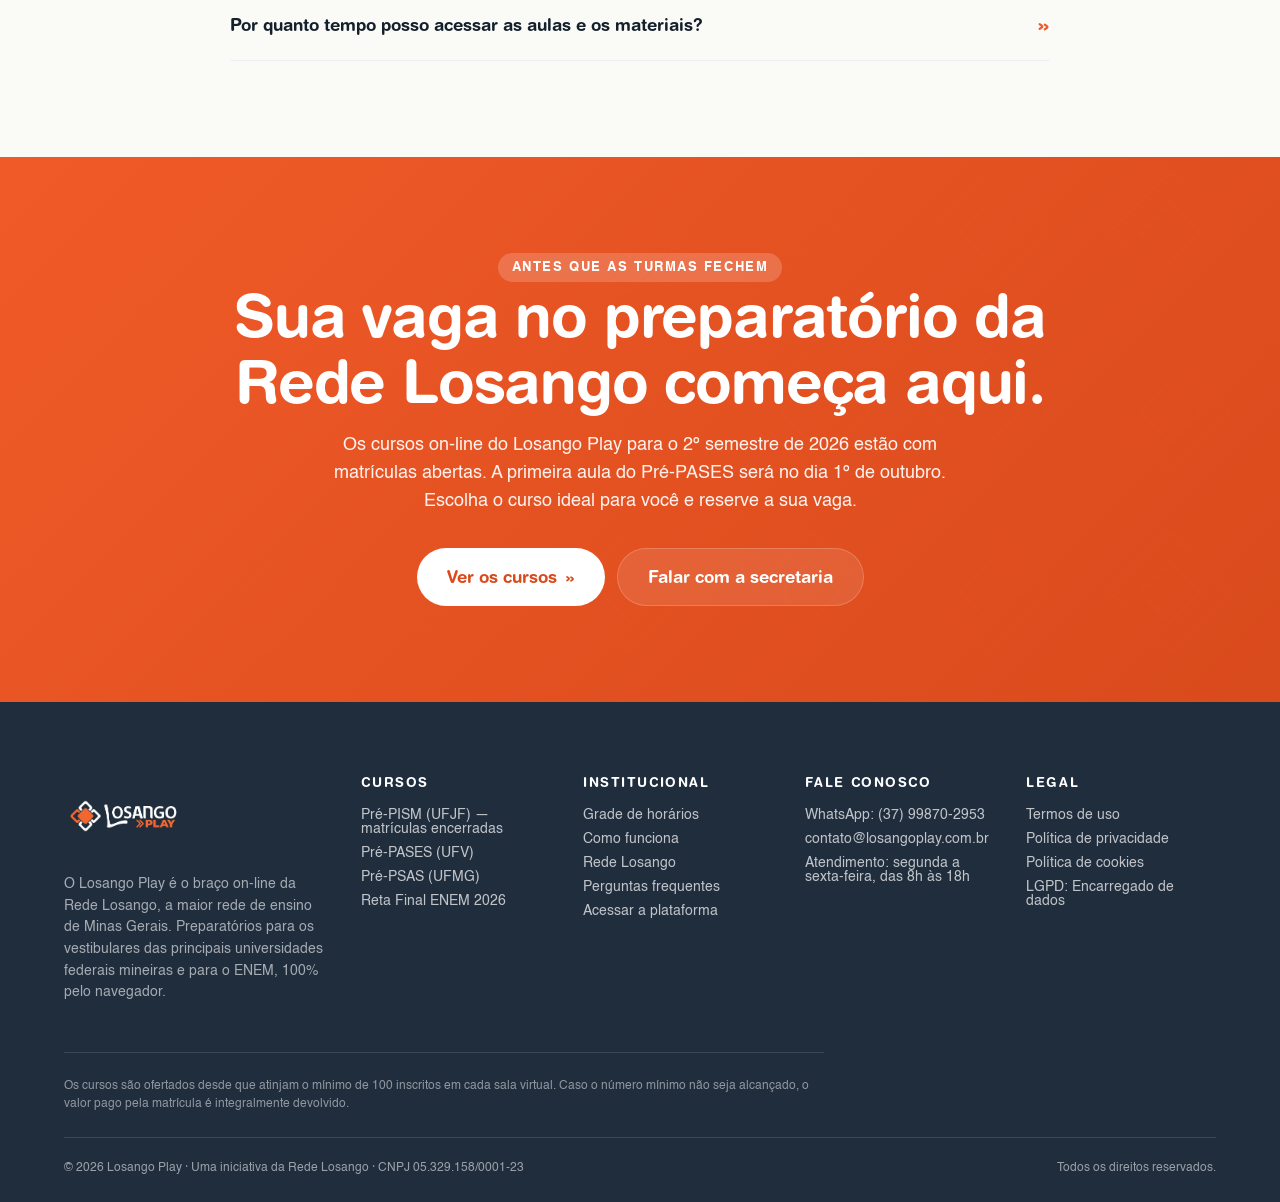
==== commit b3ca3d6b: "feat: retira o Pré-PISM de venda — turma já em andamento (2ª semana) Remove o box do Pré-PISM da seç" ====
--- a/index.html
+++ b/index.html
@@ -20,8 +20,8 @@
   </script>
   <meta charset="utf-8">
   <meta name="viewport" content="width=device-width, initial-scale=1">
-  <title>Losango Play: Pré-PISM, Pré-PASES, Pré-PSAS e Reta Final ENEM 2026</title>
-  <meta name="description" content="Preparatórios on-line da Rede Losango para o PISM (UFJF), PASES (UFV), PSAS (UFMG) e para o ENEM. Aulas ao vivo, professores de Minas, material próprio. Matrículas abertas no losangoplay.com.">
+  <title>Losango Play: Pré-PASES, Pré-PSAS e Reta Final ENEM 2026</title>
+  <meta name="description" content="Preparatórios on-line da Rede Losango para o PASES (UFV), PSAS (UFMG) e para o ENEM. Aulas ao vivo, professores de Minas, material próprio. Matrículas abertas no losangoplay.com.">
   <link rel="preconnect" href="https://fonts.googleapis.com">
   <link rel="preconnect" href="https://fonts.gstatic.com" crossorigin>
   <link rel="preload" as="font" href="fonts/helvetica-rounded-bold-5871d05ead8de.woff2" type="font/woff2" crossorigin>
@@ -69,7 +69,7 @@
     <div>
       <span class="eyebrow">Matrículas abertas · 2º semestre 2026</span>
       <h1>Preparação para as federais mineiras, <em>do jeito Losango.</em></h1>
-      <p class="hero-lead">Preparatórios on-line para o PISM (UFJF), PASES (UFV), PSAS (UFMG) e para o ENEM. Aulas ao vivo com os professores da Rede Losango, material didático próprio e tudo dentro do navegador.</p>
+      <p class="hero-lead">Preparatórios on-line para o PASES (UFV), PSAS (UFMG) e para o ENEM. Aulas ao vivo com os professores da Rede Losango, material didático próprio e tudo dentro do navegador.</p>
       <div class="hero-ctas">
         <a class="btn btn-primary btn-lg" href="#curso">Ver os cursos <span class="chev">»</span></a>
         <a href="#como" class="btn btn-ghost btn-lg">Como funciona</a>
@@ -82,13 +82,6 @@
       </div>
     </div>
     <div class="hero-courses">
-      <a class="hero-course-card" href="#pre-pism">
-        <span class="hero-course-arrow">»</span>
-        <span class="hero-course-tag">Pré-PISM · UFJF</span>
-        <span class="hero-course-name">Pré-PISM 2026</span>
-        <span class="hero-course-date">21/09 a 30/10/2026</span>
-        <span class="hero-course-price">R$ 130 <small>pagamento único</small></span>
-      </a>
       <a class="hero-course-card hero-course-card-anniversary" href="#pre-pases">
         <span class="hero-course-arrow">»</span>
         <span class="hero-course-tag">Pré-PASES · UFV</span>
@@ -158,68 +151,6 @@
       <p>Escolha o preparatório de acordo com a universidade que você almeja. Todos os cursos são on-line, com aulas ao vivo e transmissão gravada disponível no painel do aluno.</p>
     </div>
 
-    <!-- Pré-PISM -->
-    <div class="course-group" id="pre-pism">
-      <div class="course-group-head">
-        <span class="course-tag">● Pré-PISM · Universidade Federal de Juiz de Fora</span>
-        <h3>Pré-PISM 2026</h3>
-        <p class="desc">Preparatório on-line para o Programa de Ingresso Seletivo Misto da UFJF. O PISM tem duas etapas — escolha a turma de acordo com o ano escolar do aluno.</p>
-      </div>
-      <div class="course-group-grid">
-        <div class="course">
-          <span class="course-tag course-tag-turma">Pré-PISM 1 · 1º Ano do Ensino Médio</span>
-          <h3>Pré-PISM 1</h3>
-          <ul>
-            <li>Período: de 21 de setembro a 30 de outubro de 2026</li>
-            <li>Recesso: de 12 a 16 de outubro</li>
-            <li>Datas das provas: 05 e 06 de dezembro de 2026</li>
-            <li>Aulas: segunda a sexta, das 17h00 às 20h10, com gravação automática no painel do aluno</li>
-            <li>Material impresso (opcional): R$ 112,00 — Coleção de Exercícios Losango, entregue no endereço do estudante via Correios, sem custo adicional</li>
-          </ul>
-          <p class="course-sales-note">⏰ Material pago até 11/09/26, via Pix ou boleto</p>
-          <div class="price-options">
-            <div class="price-option">
-              <span class="price-option-val">R$ 130</span>
-              <span class="price-option-label">só o curso</span>
-              <a class="btn btn-primary btn-sm" href="https://payments.losangoplay.com.br/auth?product=pre-pism-2026-1-ano" target="_blank" rel="noopener">Matricular-me <span class="chev">»</span></a>
-            </div>
-            <div class="price-option price-option-alt">
-              <span class="price-option-val">R$ 242</span>
-              <span class="price-option-label">curso + material impresso</span>
-              <a class="btn btn-primary btn-sm" href="https://payments.losangoplay.com.br/auth?product=pre-pism-2026-material-1-ano" target="_blank" rel="noopener">Matricular-me <span class="chev">»</span></a>
-            </div>
-          </div>
-          <p class="course-schedule-link"><a href="#horario-pism-1">Ver a grade de horários »</a></p>
-        </div>
-        <div class="course">
-          <span class="course-tag course-tag-turma">Pré-PISM 2 · 2º Ano do Ensino Médio</span>
-          <h3>Pré-PISM 2</h3>
-          <ul>
-            <li>Período: de 21 de setembro a 30 de outubro de 2026</li>
-            <li>Recesso: de 12 a 16 de outubro</li>
-            <li>Datas das provas: 05 e 06 de dezembro de 2026</li>
-            <li>Aulas: segunda a quinta, das 17h00 às 20h10, com gravação automática no painel do aluno</li>
-            <li>Material impresso (opcional): R$ 112,00 — Coleção de Exercícios Losango, entregue no endereço do estudante via Correios, sem custo adicional</li>
-          </ul>
-          <p class="course-sales-note">⏰ Material pago até 11/09/26, via Pix ou boleto</p>
-          <div class="price-options">
-            <div class="price-option">
-              <span class="price-option-val">R$ 130</span>
-              <span class="price-option-label">só o curso</span>
-              <a class="btn btn-primary btn-sm" href="https://payments.losangoplay.com.br/auth?product=pre-pism-2026-2-ano" target="_blank" rel="noopener">Matricular-me <span class="chev">»</span></a>
-            </div>
-            <div class="price-option price-option-alt">
-              <span class="price-option-val">R$ 242</span>
-              <span class="price-option-label">curso + material impresso</span>
-              <a class="btn btn-primary btn-sm" href="https://payments.losangoplay.com.br/auth?product=pre-pism-2026-material-2-ano" target="_blank" rel="noopener">Matricular-me <span class="chev">»</span></a>
-            </div>
-          </div>
-          <p class="course-schedule-link"><a href="#horario-pism-2">Ver a grade de horários »</a></p>
-        </div>
-      </div>
-      <p class="courses-note"><a href="pre-pism.html">Ver página completa do Pré-PISM »</a></p>
-    </div>
-
     <!-- Pré-PASES · 100 anos UFV -->
     <div class="course-group" id="pre-pases">
       <div class="course-group-head">
@@ -383,42 +314,6 @@
       <p>Confira o dia e o horário de cada preparatório antes de se matricular.</p>
     </div>
 
-    <div class="schedule-block" id="horario-pism-1">
-      <h3 class="schedule-title">Pré-PISM 1 (1º ano) · segunda a sexta</h3>
-      <div class="schedule-table-wrap">
-        <table class="schedule-table">
-          <thead>
-            <tr><th>Horário</th><th>Segunda</th><th>Terça</th><th>Quarta</th><th>Quinta</th><th>Sexta</th></tr>
-          </thead>
-          <tbody>
-            <tr><td>17:00</td><td>História <small>(Pedro)</small></td><td>Literatura <small>(Talita)</small></td><td>Biologia <small>(Luciana)</small></td><td>Geografia <small>(Sidnei)</small></td><td>Física <small>(Juliano)</small></td></tr>
-            <tr><td>17:45</td><td>História <small>(Pedro)</small></td><td>Interpretação <small>(Talita)</small></td><td>Química <small>(Deyvid)</small></td><td>Matemática <small>(Luciano)</small></td><td>Física <small>(Juliano)</small></td></tr>
-            <tr><td>18:30</td><td colspan="5" class="schedule-break">Intervalo</td></tr>
-            <tr><td>18:40</td><td>Biologia <small>(Luciana)</small></td><td>Matemática <small>(Wander)</small></td><td>Português <small>(Talita)</small></td><td>Geografia <small>(Sidnei)</small></td><td>—</td></tr>
-            <tr><td>19:25</td><td>—</td><td>Matemática <small>(Wander)</small></td><td>Química <small>(Deyvid)</small></td><td>—</td><td>—</td></tr>
-          </tbody>
-        </table>
-      </div>
-    </div>
-
-    <div class="schedule-block" id="horario-pism-2">
-      <h3 class="schedule-title">Pré-PISM 2 (2º ano) · segunda a quinta</h3>
-      <div class="schedule-table-wrap">
-        <table class="schedule-table">
-          <thead>
-            <tr><th>Horário</th><th>Segunda</th><th>Terça</th><th>Quarta</th><th>Quinta</th></tr>
-          </thead>
-          <tbody>
-            <tr><td>17:00</td><td>Literatura <small>(Talita)</small></td><td>Matemática <small>(Wander)</small></td><td>Química <small>(Deyvid)</small></td><td>Matemática <small>(Luciano)</small></td></tr>
-            <tr><td>17:45</td><td>Interpretação <small>(Talita)</small></td><td>Matemática <small>(Wander)</small></td><td>Biologia <small>(Fernanda)</small></td><td>Geografia <small>(Sidnei)</small></td></tr>
-            <tr><td>18:30</td><td colspan="4" class="schedule-break">Intervalo</td></tr>
-            <tr><td>18:40</td><td>História <small>(Pedro)</small></td><td>Física <small>(Cléuder)</small></td><td>Química <small>(Deyvid)</small></td><td>Biologia <small>(Fernanda)</small></td></tr>
-            <tr><td>19:25</td><td>História <small>(Pedro)</small></td><td>Física <small>(Cléuder)</small></td><td>Português <small>(Talita)</small></td><td>Geografia <small>(Sidnei)</small></td></tr>
-          </tbody>
-        </table>
-      </div>
-    </div>
-
     <div class="schedule-block" id="horario-pases">
       <h3 class="schedule-title">Pré-PASES · terças e quintas</h3>
       <div class="lesson-timeline">
@@ -461,7 +356,7 @@
       <div class="step">
         <div class="step-num">1</div>
         <h4>Escolha do curso</h4>
-        <p>Selecione o preparatório desejado (Pré-PISM, Pré-PASES, Pré-PSAS ou Reta Final ENEM) e o ano escolar correspondente, quando aplicável.</p>
+        <p>Selecione o preparatório desejado (Pré-PASES, Pré-PSAS ou Reta Final ENEM) e o ano escolar correspondente, quando aplicável.</p>
       </div>
       <div class="step">
         <div class="step-num">2</div>
@@ -582,7 +477,7 @@
     <div class="forwhom">
       <div class="forwhom-item">
         <div class="ic">»</div>
-        <p>Está no 1º ou no 2º Ano do Ensino Médio e vai prestar um dos vestibulares seriados das federais mineiras (PISM, PASES ou PSAS).</p>
+        <p>Está no 1º ou no 2º Ano do Ensino Médio e vai prestar um dos vestibulares seriados das federais mineiras (PASES ou PSAS).</p>
       </div>
       <div class="forwhom-item">
         <div class="ic">»</div>
@@ -662,7 +557,7 @@
   <div class="container" id="cta-content">
     <span class="eyebrow" style="color:#fff;background:rgba(255,255,255,.18)">Antes que as turmas fechem</span>
     <h2>Sua vaga no preparatório da Rede Losango começa aqui.</h2>
-    <p>Os cursos on-line do Losango Play para o 2º semestre de 2026 estão com matrículas abertas. A primeira aula do Pré-PISM será no dia 21 de setembro, e a do Pré-PASES, no dia 1º de outubro. Escolha o curso ideal para você e reserve a sua vaga.</p>
+    <p>Os cursos on-line do Losango Play para o 2º semestre de 2026 estão com matrículas abertas. A primeira aula do Pré-PASES será no dia 1º de outubro. Escolha o curso ideal para você e reserve a sua vaga.</p>
     <div class="hero-ctas" style="justify-content:center">
       <a class="btn btn-lg" style="background:#fff;color:#D94A1C;font-weight:800" href="#curso">Ver os cursos <span class="chev">»</span></a>
       <a class="btn btn-lg btn-on-dark" href="https://wa.me/5537998702953" target="_blank" rel="noopener">Falar com a secretaria</a>
@@ -684,7 +579,7 @@
       <div>
         <h5>Cursos</h5>
         <ul>
-          <li><a href="#pre-pism">Pré-PISM (UFJF)</a></li>
+          <li><a href="pre-pism.html">Pré-PISM (UFJF) — matrículas encerradas</a></li>
           <li><a href="#pre-pases">Pré-PASES (UFV)</a></li>
           <li><a href="#pre-psas">Pré-PSAS (UFMG)</a></li>
           <li><a href="#reta-final">Reta Final ENEM 2026</a></li>
--- a/css/main.css
+++ b/css/main.css
@@ -279,6 +279,7 @@
 
 /* Hero course preview grid */
 .hero-courses { display: grid; grid-template-columns: 1fr 1fr; gap: 20px; }
+.hero-courses .hero-course-card:last-child { grid-column: 1 / -1; }
 .hero-course-card { position: relative; display: flex; flex-direction: column; gap: 10px; padding: 34px 28px 36px; background: #fff; border: 1px solid var(--border-2); border-top: 5px solid var(--brand-orange); border-radius: 20px; box-shadow: var(--shadow-md); text-decoration: none; transition: all .22s var(--ease-out); overflow: hidden; min-height: 250px; }
 .hero-course-card::after { content: ""; position: absolute; inset: 0; background: radial-gradient(circle at 100% 0%, rgba(240,90,40,.08), transparent 55%); pointer-events: none; }
 .hero-course-card:hover { transform: translateY(-5px); box-shadow: var(--shadow-lg); border-color: var(--brand-orange-200); }
